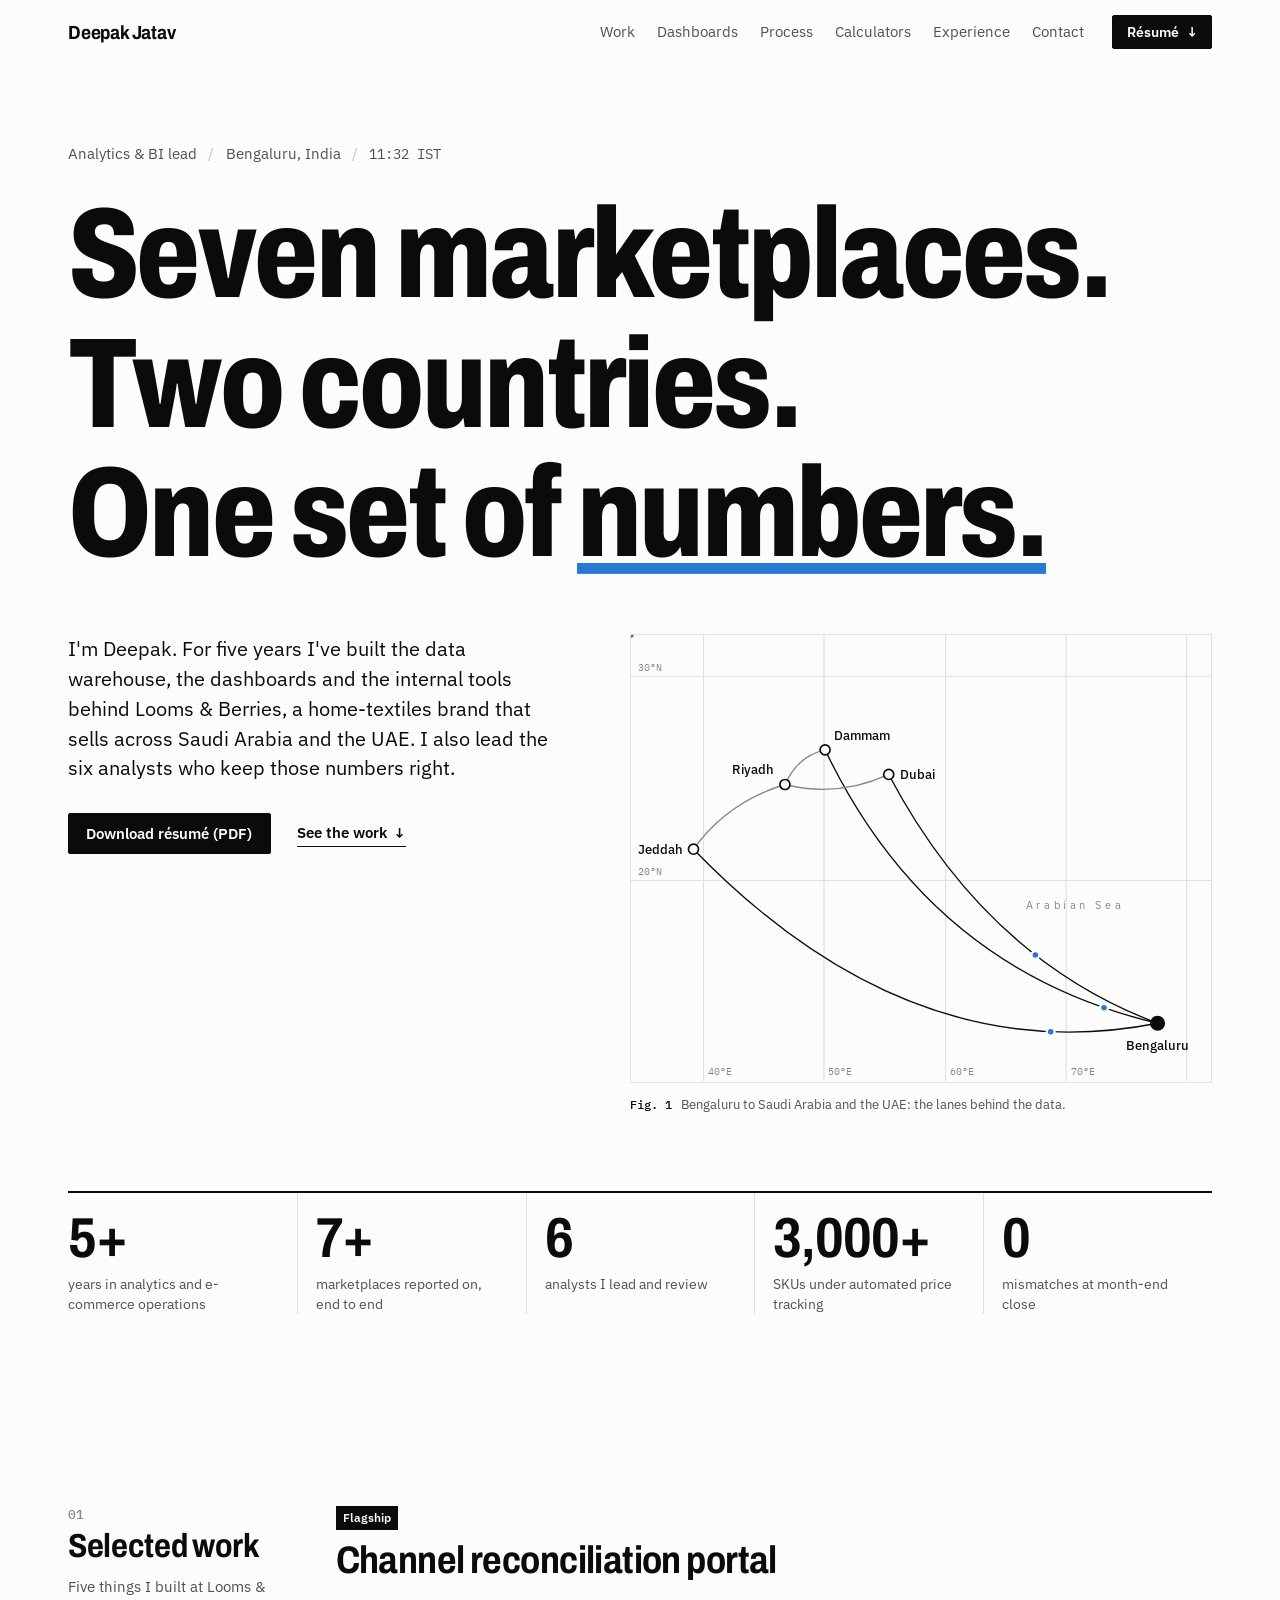
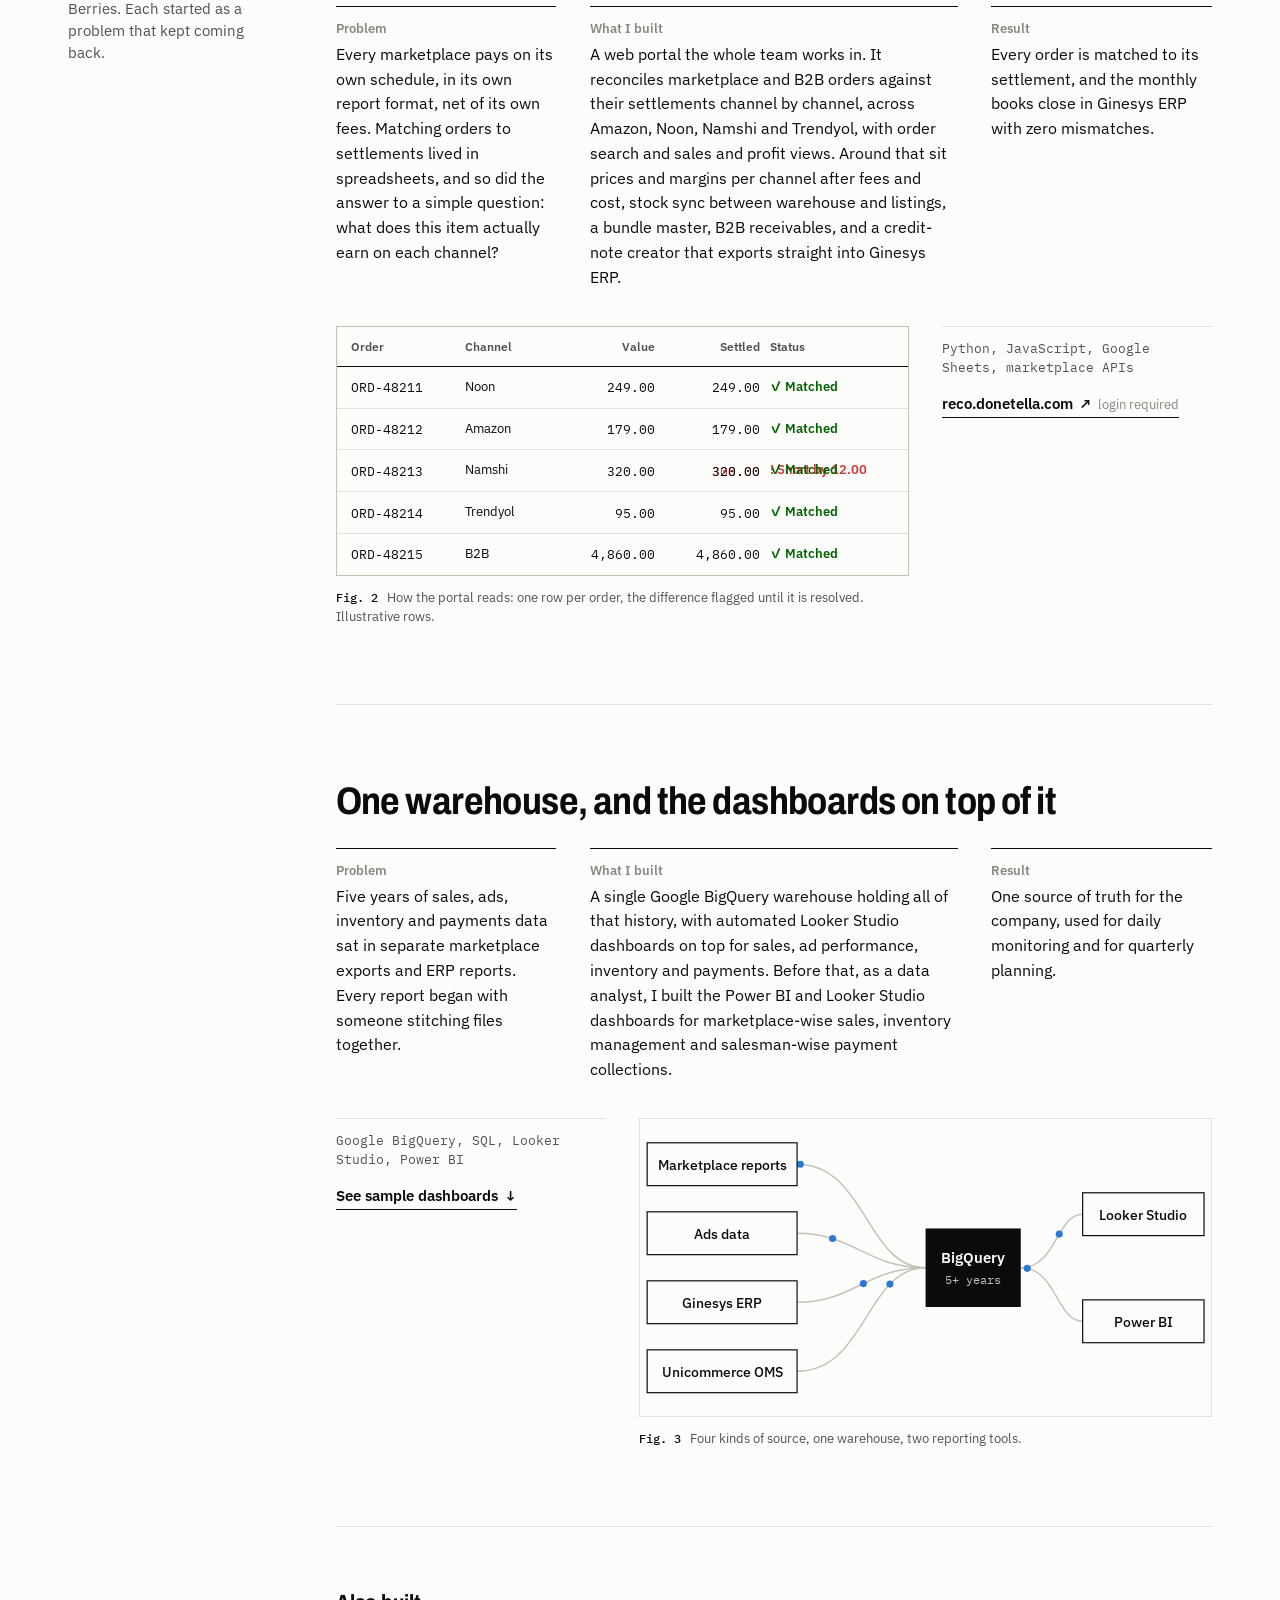
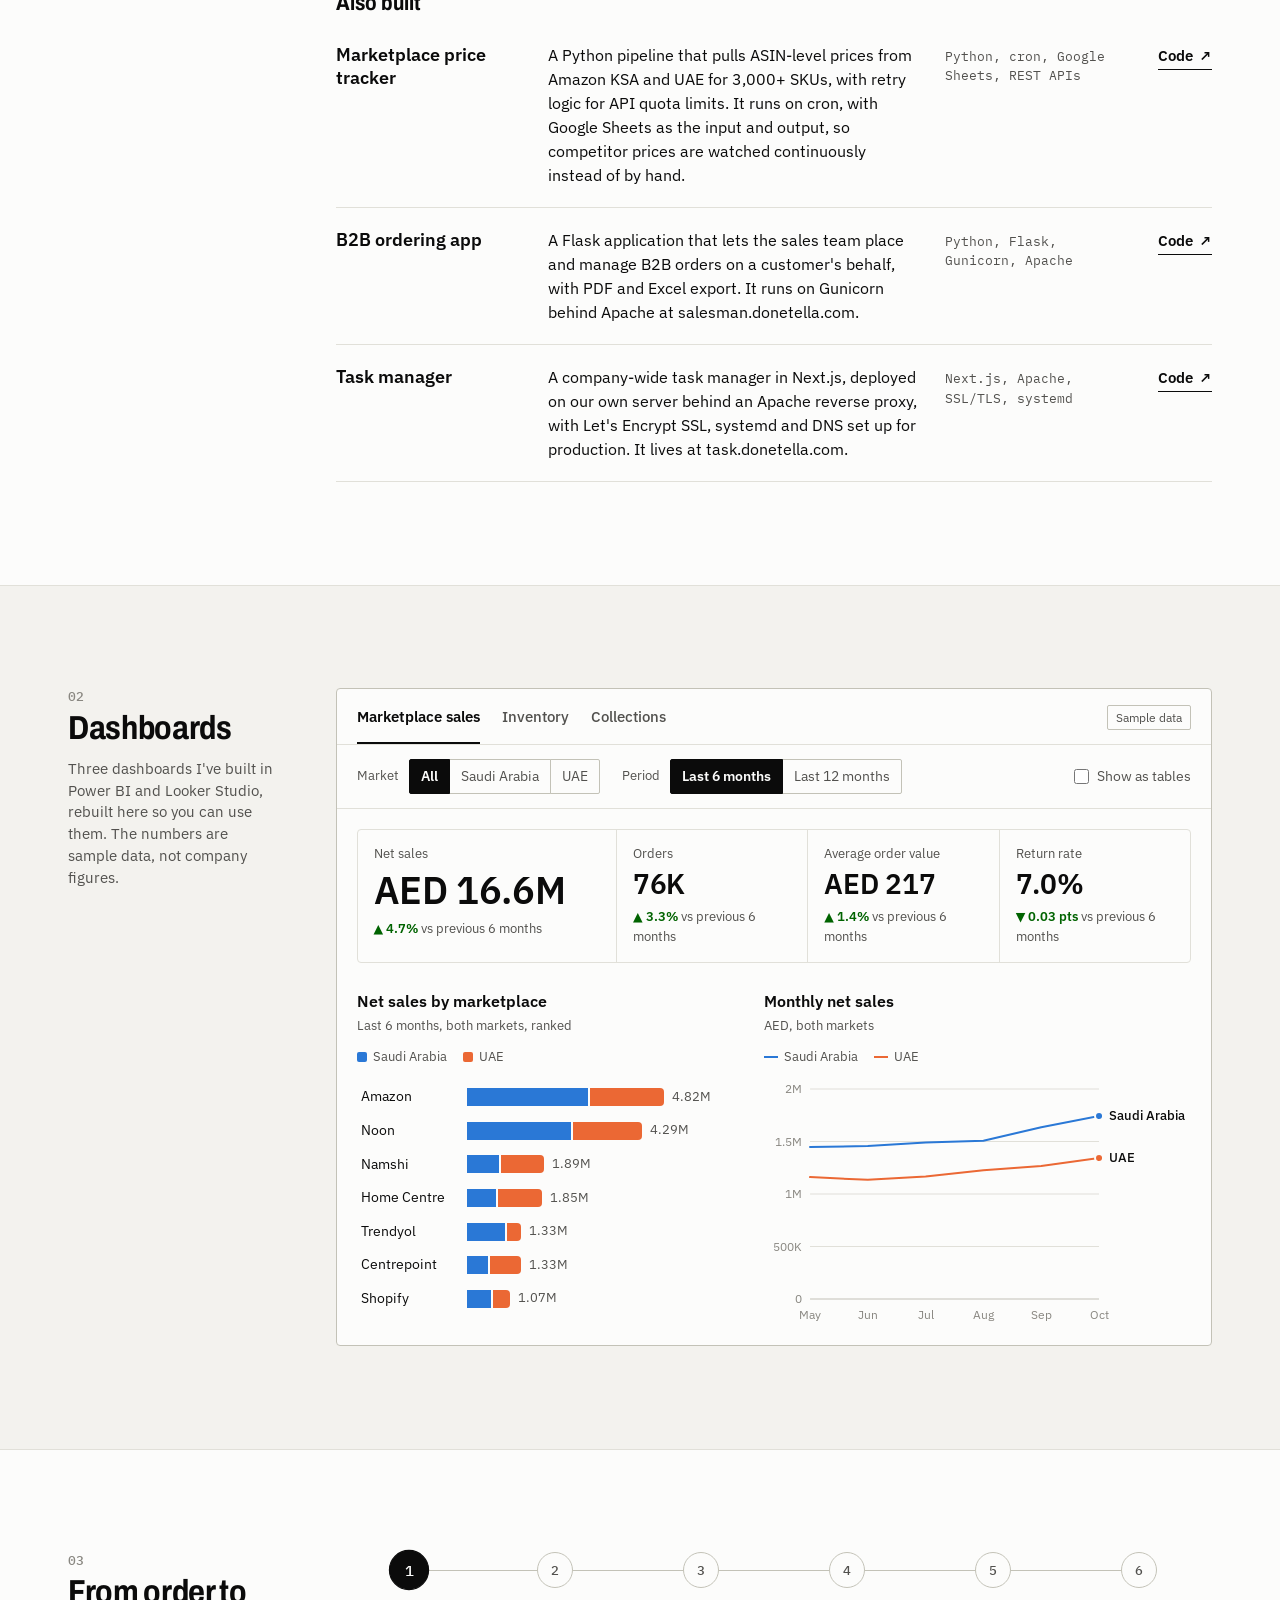
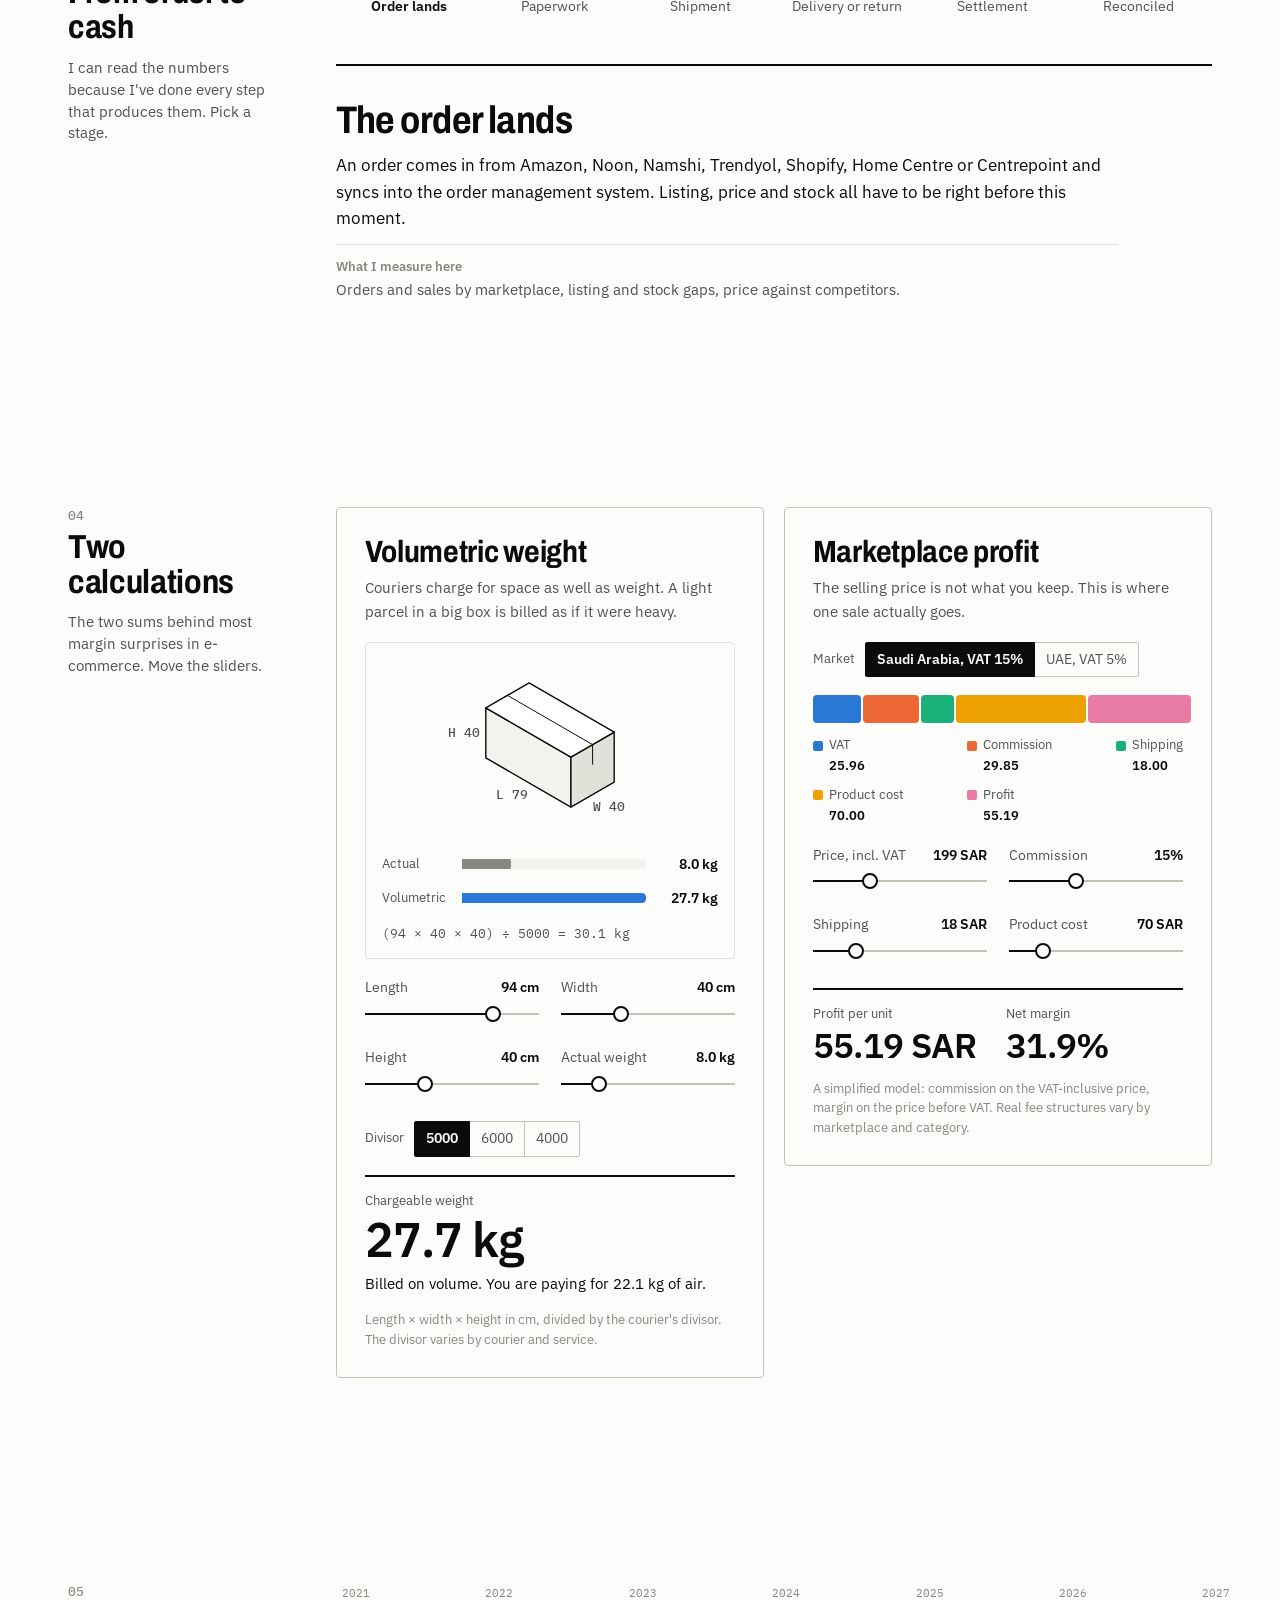
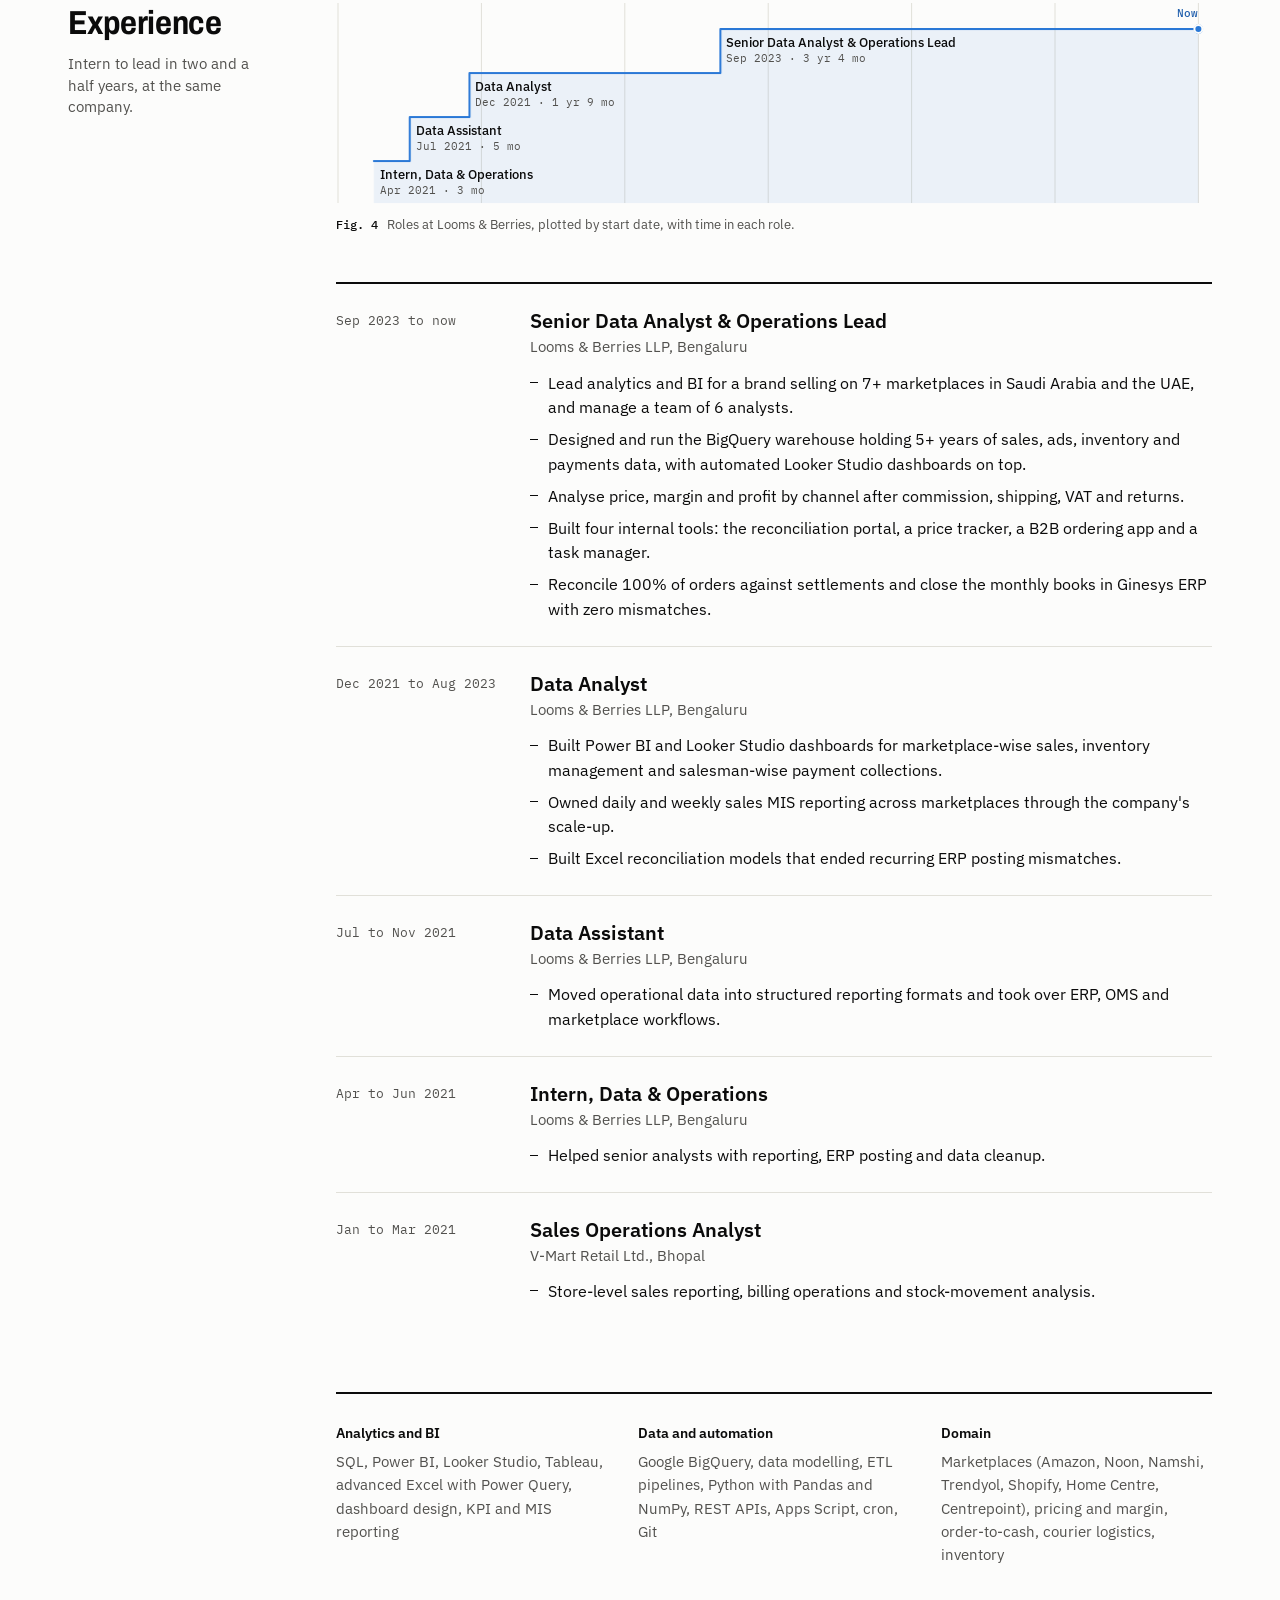
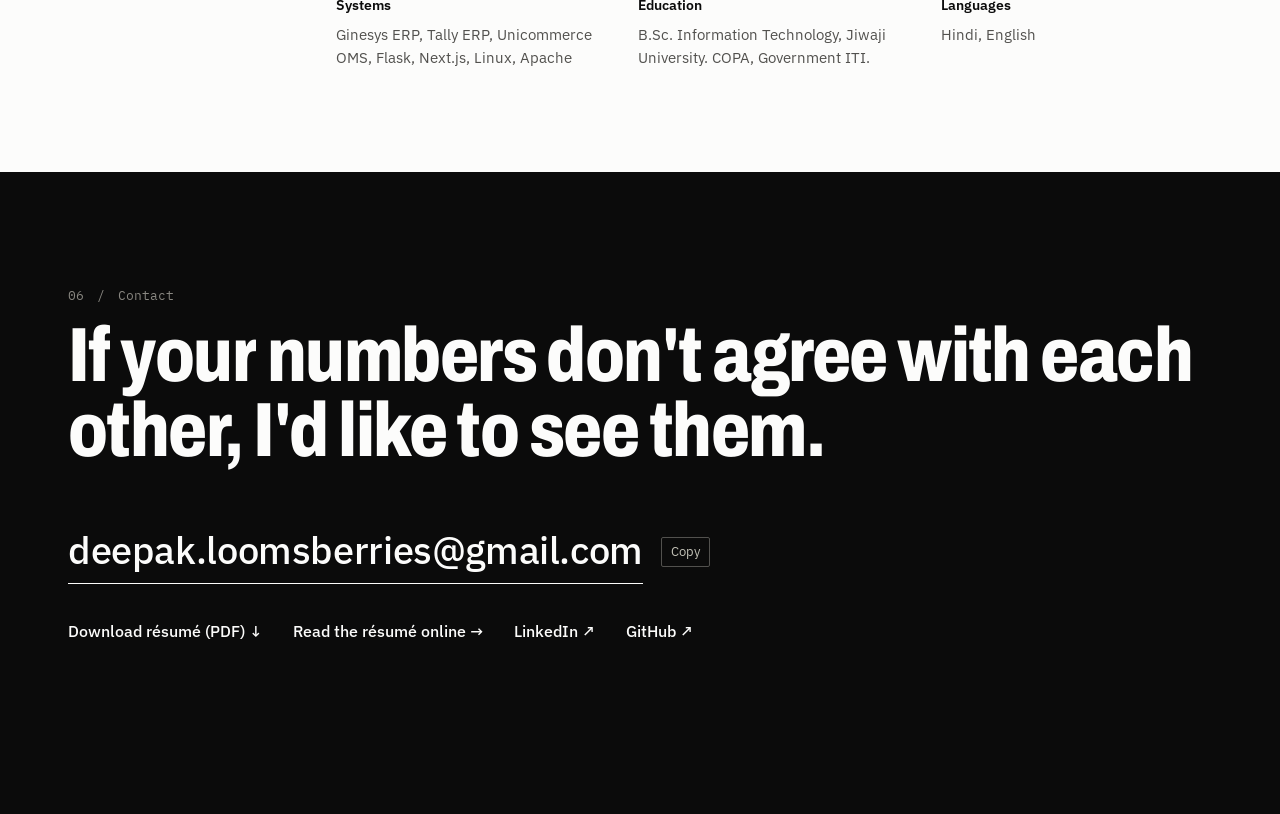
==== index.html @ 043034c9 "Fix stale stylesheet on GitHub Pages and add purposeful motion GitHub Pages lets browsers reuse file" ====
<!DOCTYPE html>
<html lang="en">
<head>
<meta charset="utf-8">
<meta name="viewport" content="width=device-width, initial-scale=1">
<title>Deepak Jatav | Analytics &amp; BI Lead</title>
<meta name="description" content="Deepak Jatav is an analytics and business intelligence lead in Bengaluru. He built the data warehouse, dashboards and internal tools behind a brand selling on 7+ marketplaces in Saudi Arabia and the UAE.">
<meta name="author" content="Deepak Jatav">
<meta name="theme-color" content="#fcfcfb">
<link rel="canonical" href="https://deepakloomsberries.github.io/deepakjatav/">

<meta property="og:type" content="website">
<meta property="og:title" content="Deepak Jatav | Analytics &amp; BI Lead">
<meta property="og:description" content="Seven marketplaces. Two countries. One set of numbers.">
<meta property="og:url" content="https://deepakloomsberries.github.io/deepakjatav/">
<meta property="og:image" content="https://deepakloomsberries.github.io/deepakjatav/assets/og-image.png">
<meta name="twitter:card" content="summary_large_image">

<link rel="icon" href="assets/favicon.svg" type="image/svg+xml">
<link rel="preconnect" href="https://fonts.googleapis.com">
<link rel="preconnect" href="https://fonts.gstatic.com" crossorigin>
<link href="https://fonts.googleapis.com/css2?family=Archivo:wdth,wght@62..125,100..900&family=IBM+Plex+Mono:wght@400;500&family=IBM+Plex+Sans:wght@400;500;600;700&display=swap" rel="stylesheet">
<!-- ?v= must change on every publish: GitHub Pages lets browsers reuse files for 10 minutes -->
<link rel="stylesheet" href="assets/css/style.css?v=2026-11-23.3">
<script>document.documentElement.classList.add('js');setTimeout(function(){document.documentElement.classList.add('ready')},2500);</script>

<script type="application/ld+json">
{
  "@context": "https://schema.org",
  "@type": "Person",
  "name": "Deepak Jatav",
  "jobTitle": "Senior Data Analyst & Operations Lead",
  "description": "Analytics and business intelligence lead for e-commerce, marketplace and supply chain analytics.",
  "worksFor": { "@type": "Organization", "name": "Looms & Berries LLP" },
  "address": { "@type": "PostalAddress", "addressLocality": "Bengaluru", "addressCountry": "IN" },
  "url": "https://deepakloomsberries.github.io/deepakjatav/",
  "sameAs": ["https://www.linkedin.com/in/deepakjatav", "https://github.com/deepakloomsberries"],
  "knowsAbout": ["Business intelligence", "Data analytics", "SQL", "Python", "Google BigQuery", "Power BI", "Looker Studio", "E-commerce analytics", "Marketplace analytics", "Supply chain analytics"]
}
</script>
</head>
<body>

<a class="skip" href="#work">Skip to content</a>

<header class="top" id="top">
  <div class="wrap top-row">
    <a class="top-name" href="#home">Deepak Jatav</a>
    <nav class="top-nav" id="topNav" aria-label="Primary">
      <a href="#work">Work</a>
      <a href="#dashboards">Dashboards</a>
      <a href="#process">Process</a>
      <a href="#calculators">Calculators</a>
      <a href="#experience">Experience</a>
      <a href="#contact">Contact</a>
    </nav>
    <a class="btn btn-solid top-cta" href="assets/Deepak_Jatav_Resume.pdf" download="Deepak_Jatav_Resume.pdf" data-resume>Résumé <span aria-hidden="true">&darr;</span></a>
    <button class="top-menu" id="menuBtn" type="button" aria-expanded="false" aria-controls="topNav">Menu</button>
  </div>
  <div class="progress" aria-hidden="true"><i id="progress"></i></div>
</header>

<main>

<!-- ================= HERO ================= -->
<section class="hero wrap" id="home" data-section>
  <p class="hero-kicker">Analytics &amp; BI lead <span aria-hidden="true">/</span> Bengaluru, India <span aria-hidden="true">/</span> <span id="clock" class="clock"></span></p>

  <h1 class="hero-title" aria-label="Seven marketplaces. Two countries. One set of numbers.">
    <span class="line" aria-hidden="true"><span>Seven marketplaces.</span></span>
    <span class="line" aria-hidden="true"><span>Two countries.</span></span>
    <span class="line" aria-hidden="true"><span>One set of <em>numbers.</em></span></span>
  </h1>

  <div class="hero-grid">
    <div class="hero-copy">
      <p class="hero-lede">I'm Deepak. For five years I've built the data warehouse, the dashboards and the internal tools behind Looms &amp; Berries, a home-textiles brand that sells across Saudi Arabia and the UAE. I also lead the six analysts who keep those numbers right.</p>
      <div class="hero-actions">
        <a class="btn btn-solid" href="assets/Deepak_Jatav_Resume.pdf" download="Deepak_Jatav_Resume.pdf" data-resume>Download résumé (PDF)</a>
        <a class="link-arrow" href="#work">See the work <span aria-hidden="true">&darr;</span></a>
      </div>
    </div>

    <figure class="hero-fig">
      <svg class="map" viewBox="0 0 520 400" role="img" aria-label="Map of trade lanes from Bengaluru to Dubai, Dammam, Jeddah and Riyadh">
        <g class="map-grid">
          <path d="M65 0V400M173 0V400M282 0V400M390 0V400M498 0V400M0 37H520M0 220H520"/>
        </g>
        <g class="map-ticks">
          <text x="69" y="394">40°E</text><text x="177" y="394">50°E</text><text x="286" y="394">60°E</text><text x="394" y="394">70°E</text>
          <text x="6" y="32">30°N</text><text x="6" y="215">20°N</text>
        </g>
        <text class="map-sea" x="398" y="246">Arabian Sea</text>
        <g class="map-lanes">
          <path id="ln1" pathLength="1" d="M472 348 Q 318 290 231 125"/>
          <path id="ln2" pathLength="1" d="M472 348 Q 268 300 174 103"/>
          <path id="ln3" pathLength="1" d="M472 348 Q 250 392 56 192"/>
          <path id="ln4" pathLength="1" class="land" d="M231 125 Q 186 146 138 134"/>
          <path id="ln5" pathLength="1" class="land" d="M174 103 Q 150 108 138 134"/>
          <path id="ln6" pathLength="1" class="land" d="M56 192 Q 86 150 138 134"/>
        </g>
        <g class="map-dots">
          <circle r="3.5"><animateMotion dur="5.2s" repeatCount="indefinite" begin="0.9s"><mpath href="#ln1"/></animateMotion></circle>
          <circle r="3.5"><animateMotion dur="6s" repeatCount="indefinite" begin="2.1s"><mpath href="#ln2"/></animateMotion></circle>
          <circle r="3.5"><animateMotion dur="7s" repeatCount="indefinite" begin="1.4s"><mpath href="#ln3"/></animateMotion></circle>
          <circle r="3.5"><animateMotion dur="5.2s" repeatCount="indefinite" begin="3.5s"><mpath href="#ln1"/></animateMotion></circle>
          <circle r="3.5"><animateMotion dur="7s" repeatCount="indefinite" begin="4.9s"><mpath href="#ln3"/></animateMotion></circle>
        </g>
        <!-- a ring at each destination, timed to the moment a dot arrives (begin = dot begin + dur) -->
        <g class="map-pings">
          <circle cx="231" cy="125" r="4.5" opacity="0"><animate attributeName="r" values="4.5;17;17" keyTimes="0;0.32;1" dur="5.2s" begin="6.1s" repeatCount="indefinite"/><animate attributeName="opacity" values="0.75;0;0" keyTimes="0;0.32;1" dur="5.2s" begin="6.1s" repeatCount="indefinite"/></circle>
          <circle cx="231" cy="125" r="4.5" opacity="0"><animate attributeName="r" values="4.5;17;17" keyTimes="0;0.32;1" dur="5.2s" begin="8.7s" repeatCount="indefinite"/><animate attributeName="opacity" values="0.75;0;0" keyTimes="0;0.32;1" dur="5.2s" begin="8.7s" repeatCount="indefinite"/></circle>
          <circle cx="174" cy="103" r="4.5" opacity="0"><animate attributeName="r" values="4.5;17;17" keyTimes="0;0.28;1" dur="6s" begin="8.1s" repeatCount="indefinite"/><animate attributeName="opacity" values="0.75;0;0" keyTimes="0;0.28;1" dur="6s" begin="8.1s" repeatCount="indefinite"/></circle>
          <circle cx="56" cy="192" r="4.5" opacity="0"><animate attributeName="r" values="4.5;17;17" keyTimes="0;0.24;1" dur="7s" begin="8.4s" repeatCount="indefinite"/><animate attributeName="opacity" values="0.75;0;0" keyTimes="0;0.24;1" dur="7s" begin="8.4s" repeatCount="indefinite"/></circle>
          <circle cx="56" cy="192" r="4.5" opacity="0"><animate attributeName="r" values="4.5;17;17" keyTimes="0;0.24;1" dur="7s" begin="11.9s" repeatCount="indefinite"/><animate attributeName="opacity" values="0.75;0;0" keyTimes="0;0.24;1" dur="7s" begin="11.9s" repeatCount="indefinite"/></circle>
        </g>
        <g class="map-nodes">
          <g transform="translate(472 348)"><circle class="origin" r="6"/><text x="0" y="24" text-anchor="middle">Bengaluru</text></g>
          <g transform="translate(231 125)"><circle r="4.5"/><text x="10" y="4">Dubai</text></g>
          <g transform="translate(174 103)"><circle r="4.5"/><text x="8" y="-9">Dammam</text></g>
          <g transform="translate(138 134)"><circle r="4.5"/><text x="-10" y="-9" text-anchor="end">Riyadh</text></g>
          <g transform="translate(56 192)"><circle r="4.5"/><text x="-9" y="4" text-anchor="end">Jeddah</text></g>
        </g>
      </svg>
      <figcaption><b>Fig. 1</b> Bengaluru to Saudi Arabia and the UAE: the lanes behind the data.</figcaption>
    </figure>
  </div>

  <dl class="facts">
    <div><dt><span data-count="5">5</span>+</dt><dd>years in analytics and e-commerce operations</dd></div>
    <div><dt><span data-count="7">7</span>+</dt><dd>marketplaces reported on, end to end</dd></div>
    <div><dt><span data-count="6">6</span></dt><dd>analysts I lead and review</dd></div>
    <div><dt><span data-count="3000" data-sep>3,000</span>+</dt><dd>SKUs under automated price tracking</dd></div>
    <div><dt><span data-count="0" data-from="40">0</span></dt><dd>mismatches at month-end close</dd></div>
  </dl>
</section>

<!-- ================= WORK ================= -->
<section class="section wrap" id="work" data-section>
  <div class="side">
    <p class="side-no">01</p>
    <h2 class="side-title">Selected work</h2>
    <p class="side-note">Five things I built at Looms &amp; Berries. Each started as a problem that kept coming back.</p>
  </div>

  <div class="main">

    <article class="case" data-reveal>
      <div class="case-text">
        <p class="case-tag">Flagship</p>
        <h3>Channel reconciliation portal</h3>
        <dl class="pso">
          <div><dt>Problem</dt><dd>Every marketplace pays on its own schedule, in its own report format, net of its own fees. Matching orders to settlements lived in spreadsheets, and so did the answer to a simple question: what does this item actually earn on each channel?</dd></div>
          <div><dt>What I built</dt><dd>A web portal the whole team works in. It reconciles marketplace and B2B orders against their settlements channel by channel, across Amazon, Noon, Namshi and Trendyol, with order search and sales and profit views. Around that sit prices and margins per channel after fees and cost, stock sync between warehouse and listings, a bundle master, B2B receivables, and a credit-note creator that exports straight into Ginesys ERP.</dd></div>
          <div><dt>Result</dt><dd>Every order is matched to its settlement, and the monthly books close in Ginesys ERP with zero mismatches.</dd></div>
        </dl>
        <p class="case-stack">Python, JavaScript, Google Sheets, marketplace APIs</p>
        <a class="link-arrow" href="https://reco.donetella.com/#/" target="_blank" rel="noopener">reco.donetella.com <span aria-hidden="true">&nearr;</span> <small>login required</small></a>
      </div>

      <figure class="case-fig">
        <div class="recon" aria-hidden="true">
          <div class="recon-head"><span>Order</span><span>Channel</span><span class="num">Value</span><span class="num">Settled</span><span>Status</span></div>
          <div class="recon-row" style="--i:0"><span>ORD-48211</span><span>Noon</span><span class="num">249.00</span><span class="num">249.00</span><span class="st"><i class="ok">Matched</i></span></div>
          <div class="recon-row" style="--i:1"><span>ORD-48212</span><span>Amazon</span><span class="num">179.00</span><span class="num">179.00</span><span class="st"><i class="ok">Matched</i></span></div>
          <div class="recon-row is-diff" style="--i:2"><span>ORD-48213</span><span>Namshi</span><span class="num">320.00</span><span class="num two"><b class="was">308.00</b><b class="now">320.00</b></span><span class="st"><i class="diff">Short by 12.00</i><i class="ok">Matched</i></span></div>
          <div class="recon-row" style="--i:3"><span>ORD-48214</span><span>Trendyol</span><span class="num">95.00</span><span class="num">95.00</span><span class="st"><i class="ok">Matched</i></span></div>
          <div class="recon-row" style="--i:4"><span>ORD-48215</span><span>B2B</span><span class="num">4,860.00</span><span class="num">4,860.00</span><span class="st"><i class="ok">Matched</i></span></div>
        </div>
        <figcaption><b>Fig. 2</b> How the portal reads: one row per order, the difference flagged until it is resolved. Illustrative rows.</figcaption>
      </figure>
    </article>

    <article class="case case-flip" data-reveal>
      <div class="case-text">
        <h3>One warehouse, and the dashboards on top of it</h3>
        <dl class="pso">
          <div><dt>Problem</dt><dd>Five years of sales, ads, inventory and payments data sat in separate marketplace exports and ERP reports. Every report began with someone stitching files together.</dd></div>
          <div><dt>What I built</dt><dd>A single Google BigQuery warehouse holding all of that history, with automated Looker Studio dashboards on top for sales, ad performance, inventory and payments. Before that, as a data analyst, I built the Power BI and Looker Studio dashboards for marketplace-wise sales, inventory management and salesman-wise payment collections.</dd></div>
          <div><dt>Result</dt><dd>One source of truth for the company, used for daily monitoring and for quarterly planning.</dd></div>
        </dl>
        <p class="case-stack">Google BigQuery, SQL, Looker Studio, Power BI</p>
        <a class="link-arrow" href="#dashboards">See sample dashboards <span aria-hidden="true">&darr;</span></a>
      </div>

      <figure class="case-fig">
        <svg class="pipe" viewBox="0 0 480 250" role="img" aria-label="Diagram: marketplace reports, ads data, ERP and OMS feed one BigQuery warehouse, which feeds Looker Studio and Power BI dashboards">
          <g class="pipe-lines">
            <path id="pp1" pathLength="1" d="M132 38 C 190 38 190 125 240 125"/>
            <path id="pp2" pathLength="1" d="M132 96 C 180 96 190 125 240 125"/>
            <path id="pp3" pathLength="1" d="M132 154 C 180 154 190 125 240 125"/>
            <path id="pp4" pathLength="1" d="M132 212 C 190 212 190 125 240 125"/>
            <path id="pp5" pathLength="1" d="M320 125 C 350 125 350 80 372 80"/>
            <path id="pp6" pathLength="1" d="M320 125 C 350 125 350 170 372 170"/>
          </g>
          <g class="pipe-pk">
            <circle r="3"><animateMotion dur="2.8s" repeatCount="indefinite" begin="0s"><mpath href="#pp1"/></animateMotion></circle>
            <circle r="3"><animateMotion dur="2.8s" repeatCount="indefinite" begin="-0.7s"><mpath href="#pp2"/></animateMotion></circle>
            <circle r="3"><animateMotion dur="2.8s" repeatCount="indefinite" begin="-1.4s"><mpath href="#pp3"/></animateMotion></circle>
            <circle r="3"><animateMotion dur="2.8s" repeatCount="indefinite" begin="-2.1s"><mpath href="#pp4"/></animateMotion></circle>
            <circle r="3"><animateMotion dur="2s" repeatCount="indefinite" begin="-0.4s"><mpath href="#pp5"/></animateMotion></circle>
            <circle r="3"><animateMotion dur="2s" repeatCount="indefinite" begin="-1.3s"><mpath href="#pp6"/></animateMotion></circle>
          </g>
          <g class="pipe-box">
            <rect x="6" y="20" width="126" height="36"/><text x="69" y="43">Marketplace reports</text>
            <rect x="6" y="78" width="126" height="36"/><text x="69" y="101">Ads data</text>
            <rect x="6" y="136" width="126" height="36"/><text x="69" y="159">Ginesys ERP</text>
            <rect x="6" y="194" width="126" height="36"/><text x="69" y="217">Unicommerce OMS</text>
          </g>
          <g class="pipe-core">
            <rect x="240" y="92" width="80" height="66"/><text x="280" y="121">BigQuery</text><text class="sub" x="280" y="139">5+ years</text>
          </g>
          <g class="pipe-box">
            <rect x="372" y="62" width="102" height="36"/><text x="423" y="85">Looker Studio</text>
            <rect x="372" y="152" width="102" height="36"/><text x="423" y="175">Power BI</text>
          </g>
        </svg>
        <figcaption><b>Fig. 3</b> Four kinds of source, one warehouse, two reporting tools.</figcaption>
      </figure>
    </article>

    <div class="more" data-reveal>
      <h3 class="more-title">Also built</h3>
      <ul class="more-list">
        <li>
          <h4>Marketplace price tracker</h4>
          <p>A Python pipeline that pulls ASIN-level prices from Amazon KSA and UAE for 3,000+ SKUs, with retry logic for API quota limits. It runs on cron, with Google Sheets as the input and output, so competitor prices are watched continuously instead of by hand.</p>
          <p class="more-stack">Python, cron, Google Sheets, REST APIs</p>
          <a class="link-arrow" href="https://github.com/deepakloomsberries/amazon_price" target="_blank" rel="noopener">Code <span aria-hidden="true">&nearr;</span></a>
        </li>
        <li>
          <h4>B2B ordering app</h4>
          <p>A Flask application that lets the sales team place and manage B2B orders on a customer's behalf, with PDF and Excel export. It runs on Gunicorn behind Apache at salesman.donetella.com.</p>
          <p class="more-stack">Python, Flask, Gunicorn, Apache</p>
          <a class="link-arrow" href="https://github.com/deepakloomsberries/b2b_app" target="_blank" rel="noopener">Code <span aria-hidden="true">&nearr;</span></a>
        </li>
        <li>
          <h4>Task manager</h4>
          <p>A company-wide task manager in Next.js, deployed on our own server behind an Apache reverse proxy, with Let's Encrypt SSL, systemd and DNS set up for production. It lives at task.donetella.com.</p>
          <p class="more-stack">Next.js, Apache, SSL/TLS, systemd</p>
          <a class="link-arrow" href="https://github.com/deepakloomsberries/task_manager" target="_blank" rel="noopener">Code <span aria-hidden="true">&nearr;</span></a>
        </li>
      </ul>
    </div>

  </div>
</section>

<!-- ================= DASHBOARDS ================= -->
<section class="band" id="dashboards" data-section>
  <div class="section wrap">
    <div class="side">
      <p class="side-no">02</p>
      <h2 class="side-title">Dashboards</h2>
      <p class="side-note">Three dashboards I've built in Power BI and Looker Studio, rebuilt here so you can use them. The numbers are sample data, not company figures.</p>
    </div>

    <div class="main">
      <div class="dash" id="dash">
        <div class="dash-top">
          <div class="tabs" role="tablist" aria-label="Sample dashboards">
            <button type="button" role="tab" aria-selected="true" data-view="sales">Marketplace sales</button>
            <button type="button" role="tab" aria-selected="false" data-view="inventory">Inventory</button>
            <button type="button" role="tab" aria-selected="false" data-view="collections">Collections</button>
          </div>
          <span class="sample">Sample data</span>
        </div>

        <div class="filters">
          <div class="seg" role="group" aria-label="Market">
            <span class="seg-label">Market</span>
            <button type="button" aria-pressed="true" data-market="all">All</button>
            <button type="button" aria-pressed="false" data-market="ksa">Saudi Arabia</button>
            <button type="button" aria-pressed="false" data-market="uae">UAE</button>
          </div>
          <div class="seg" role="group" aria-label="Period">
            <span class="seg-label">Period</span>
            <button type="button" aria-pressed="true" data-period="6">Last 6 months</button>
            <button type="button" aria-pressed="false" data-period="12">Last 12 months</button>
          </div>
          <label class="tick"><input type="checkbox" id="asTable"> Show as tables</label>
        </div>

        <div class="dash-view" id="dashView" aria-live="polite"></div>
        <div class="tip" id="tip" role="tooltip" hidden></div>
      </div>
      <noscript><p class="note">The sample dashboards need JavaScript to run.</p></noscript>
    </div>
  </div>
</section>

<!-- ================= PROCESS ================= -->
<section class="section wrap" id="process" data-section>
  <div class="side">
    <p class="side-no">03</p>
    <h2 class="side-title">From order to cash</h2>
    <p class="side-note">I can read the numbers because I've done every step that produces them. Pick a stage.</p>
  </div>

  <div class="main">
    <div class="flow" id="flow">
      <ol class="flow-steps" role="tablist" aria-label="Order-to-cash stages">
        <li><button type="button" role="tab" aria-selected="true" data-step="0"><i>1</i><span>Order lands</span></button></li>
        <li><button type="button" role="tab" aria-selected="false" data-step="1"><i>2</i><span>Paperwork</span></button></li>
        <li><button type="button" role="tab" aria-selected="false" data-step="2"><i>3</i><span>Shipment</span></button></li>
        <li><button type="button" role="tab" aria-selected="false" data-step="3"><i>4</i><span>Delivery or return</span></button></li>
        <li><button type="button" role="tab" aria-selected="false" data-step="4"><i>5</i><span>Settlement</span></button></li>
        <li><button type="button" role="tab" aria-selected="false" data-step="5"><i>6</i><span>Reconciled</span></button></li>
      </ol>

      <div class="flow-panels">
        <article class="flow-panel is-on" data-panel="0">
          <h3>The order lands</h3>
          <p>An order comes in from Amazon, Noon, Namshi, Trendyol, Shopify, Home Centre or Centrepoint and syncs into the order management system. Listing, price and stock all have to be right before this moment.</p>
          <p class="flow-data"><b>What I measure here</b> Orders and sales by marketplace, listing and stock gaps, price against competitors.</p>
        </article>
        <article class="flow-panel" data-panel="1">
          <h3>The paperwork</h3>
          <p>Sales order, then sales invoice, then delivery challan. Three documents raised in ERP that have to agree with each other and with the marketplace order before anything leaves the warehouse.</p>
          <p class="flow-data"><b>What I measure here</b> Posting accuracy between Unicommerce, Ginesys ERP and the marketplace order.</p>
        </article>
        <article class="flow-panel" data-panel="2">
          <h3>The shipment</h3>
          <p>The parcel is booked with Aramex, iMile or Thabit Logistics and gets its tracking number. Couriers bill on whichever is higher, actual or volumetric weight, so the size of the box decides the freight cost.</p>
          <p class="flow-data"><b>What I measure here</b> Freight cost per order, billed weight against actual weight, courier invoice differences.</p>
        </article>
        <article class="flow-panel" data-panel="3">
          <h3>Delivery, or return</h3>
          <p>Most parcels are delivered. Some come back. Every return and refund is traced to the order it belongs to, and the stock is reconciled back into the right location.</p>
          <p class="flow-data"><b>What I measure here</b> Return and refund rates by channel, stock by location after returns.</p>
        </article>
        <article class="flow-panel" data-panel="4">
          <h3>The settlement</h3>
          <p>The marketplace pays out, minus commission, shipping fees, VAT and adjustments. This is where margin is made or lost, so every deduction is checked line by line.</p>
          <p class="flow-data"><b>What I measure here</b> Margin and profit per product and channel after every fee.</p>
        </article>
        <article class="flow-panel" data-panel="5">
          <h3>Reconciled and closed</h3>
          <p>Every order is matched to its settlement. The books close in Ginesys ERP with zero mismatches, and the sales and returns data goes out audit-ready for Saudi Arabia VAT filing.</p>
          <p class="flow-data"><b>What I measure here</b> Orders matched, open differences, month-end close status.</p>
        </article>
      </div>
    </div>
  </div>
</section>

<!-- ================= CALCULATORS ================= -->
<section class="section wrap" id="calculators" data-section>
  <div class="side">
    <p class="side-no">04</p>
    <h2 class="side-title">Two calculations</h2>
    <p class="side-note">The two sums behind most margin surprises in e-commerce. Move the sliders.</p>
  </div>

  <div class="main calc-grid">

    <article class="calc" id="volCalc">
      <h3>Volumetric weight</h3>
      <p class="calc-intro">Couriers charge for space as well as weight. A light parcel in a big box is billed as if it were heavy.</p>

      <div class="calc-stage">
        <svg class="isobox" id="isoBox" viewBox="0 0 300 200" aria-hidden="true"></svg>
        <div class="readout">
          <div class="readout-row"><span>Actual</span><span class="meter"><i id="volBarActual"></i></span><b><span id="volActualOut">8.0</span> kg</b></div>
          <div class="readout-row"><span>Volumetric</span><span class="meter"><i class="on" id="volBarVol"></i></span><b><span id="volVolOut">19.2</span> kg</b></div>
          <p class="formula" id="volFormula">(60 × 40 × 40) ÷ 5000 = 19.2 kg</p>
        </div>
      </div>

      <div class="inputs">
        <label class="slider"><span>Length <b><output id="volLOut">60</output> cm</b></span><input type="range" id="volL" min="10" max="120" value="60"></label>
        <label class="slider"><span>Width <b><output id="volWOut">40</output> cm</b></span><input type="range" id="volW" min="10" max="100" value="40"></label>
        <label class="slider"><span>Height <b><output id="volHOut">40</output> cm</b></span><input type="range" id="volH" min="10" max="100" value="40"></label>
        <label class="slider"><span>Actual weight <b><output id="volKgOut">8.0</output> kg</b></span><input type="range" id="volKg" min="0.5" max="40" step="0.5" value="8"></label>
      </div>

      <div class="seg" role="group" aria-label="Volumetric divisor">
        <span class="seg-label">Divisor</span>
        <button type="button" aria-pressed="true" data-div="5000">5000</button>
        <button type="button" aria-pressed="false" data-div="6000">6000</button>
        <button type="button" aria-pressed="false" data-div="4000">4000</button>
      </div>

      <div class="verdict" id="volVerdict" aria-live="polite">
        <span class="verdict-label">Chargeable weight</span>
        <b class="verdict-num"><span id="volChargeOut">19.2</span> kg</b>
        <p id="volVerdictText">Billed on volume. You are paying for 11.2 kg of air.</p>
      </div>
      <p class="note">Length × width × height in cm, divided by the courier's divisor. The divisor varies by courier and service.</p>
    </article>

    <article class="calc" id="profitCalc">
      <h3>Marketplace profit</h3>
      <p class="calc-intro">The selling price is not what you keep. This is where one sale actually goes.</p>

      <div class="seg" role="group" aria-label="Market">
        <span class="seg-label">Market</span>
        <button type="button" aria-pressed="true" data-vat="ksa">Saudi Arabia, VAT 15%</button>
        <button type="button" aria-pressed="false" data-vat="uae">UAE, VAT 5%</button>
      </div>

      <div class="split" id="splitBar" role="img" aria-label="Breakdown of one sale">
        <i data-k="vat"></i><i data-k="comm"></i><i data-k="ship"></i><i data-k="cost"></i><i data-k="profit"></i>
      </div>
      <ul class="split-legend">
        <li><i data-k="vat"></i><span>VAT</span><b id="pVat">25.96</b></li>
        <li><i data-k="comm"></i><span>Commission</span><b id="pComm">29.85</b></li>
        <li><i data-k="ship"></i><span>Shipping</span><b id="pShip">18.00</b></li>
        <li><i data-k="cost"></i><span>Product cost</span><b id="pCost">70.00</b></li>
        <li><i data-k="profit"></i><span>Profit</span><b id="pProfit">55.19</b></li>
      </ul>

      <div class="inputs">
        <label class="slider"><span>Price, incl. VAT <b><output id="pPriceOut">199</output> <i class="cur">SAR</i></b></span><input type="range" id="pPrice" min="20" max="600" value="199"></label>
        <label class="slider"><span>Commission <b><output id="pCommPctOut">15</output>%</b></span><input type="range" id="pCommPct" min="0" max="40" value="15"></label>
        <label class="slider"><span>Shipping <b><output id="pShipOut">18</output> <i class="cur">SAR</i></b></span><input type="range" id="pShipIn" min="0" max="80" value="18"></label>
        <label class="slider"><span>Product cost <b><output id="pCostOut">70</output> <i class="cur">SAR</i></b></span><input type="range" id="pCostIn" min="5" max="400" value="70"></label>
      </div>

      <div class="verdict verdict-two" id="profitVerdict" aria-live="polite">
        <div><span class="verdict-label">Profit per unit</span><b class="verdict-num"><span id="pProfitBig">55.19</span> <i class="cur">SAR</i></b></div>
        <div><span class="verdict-label">Net margin</span><b class="verdict-num"><span id="pMargin">31.9</span>%</b></div>
      </div>
      <p class="note">A simplified model: commission on the VAT-inclusive price, margin on the price before VAT. Real fee structures vary by marketplace and category.</p>
    </article>

  </div>
</section>

<!-- ================= EXPERIENCE ================= -->
<section class="section wrap" id="experience" data-section>
  <div class="side">
    <p class="side-no">05</p>
    <h2 class="side-title">Experience</h2>
    <p class="side-note">Intern to lead in two and a half years, at the same company.</p>
  </div>

  <div class="main">
    <figure class="career" id="career">
      <div class="career-host" role="img" aria-label="Step chart of roles at Looms &amp; Berries: Intern from April 2021, Data Assistant from July 2021, Data Analyst from December 2021, Senior Data Analyst and Operations Lead from September 2023 to now."></div>
      <figcaption><b>Fig. 4</b> Roles at Looms &amp; Berries, plotted by start date, with time in each role.</figcaption>
    </figure>

    <ol class="xp">
      <li>
        <p class="xp-when">Sep 2023 to now</p>
        <div class="xp-what">
          <h3>Senior Data Analyst &amp; Operations Lead</h3>
          <p class="xp-where">Looms &amp; Berries LLP, Bengaluru</p>
          <ul>
            <li>Lead analytics and BI for a brand selling on 7+ marketplaces in Saudi Arabia and the UAE, and manage a team of 6 analysts.</li>
            <li>Designed and run the BigQuery warehouse holding 5+ years of sales, ads, inventory and payments data, with automated Looker Studio dashboards on top.</li>
            <li>Analyse price, margin and profit by channel after commission, shipping, VAT and returns.</li>
            <li>Built four internal tools: the reconciliation portal, a price tracker, a B2B ordering app and a task manager.</li>
            <li>Reconcile 100% of orders against settlements and close the monthly books in Ginesys ERP with zero mismatches.</li>
          </ul>
        </div>
      </li>
      <li>
        <p class="xp-when">Dec 2021 to Aug 2023</p>
        <div class="xp-what">
          <h3>Data Analyst</h3>
          <p class="xp-where">Looms &amp; Berries LLP, Bengaluru</p>
          <ul>
            <li>Built Power BI and Looker Studio dashboards for marketplace-wise sales, inventory management and salesman-wise payment collections.</li>
            <li>Owned daily and weekly sales MIS reporting across marketplaces through the company's scale-up.</li>
            <li>Built Excel reconciliation models that ended recurring ERP posting mismatches.</li>
          </ul>
        </div>
      </li>
      <li>
        <p class="xp-when">Jul to Nov 2021</p>
        <div class="xp-what">
          <h3>Data Assistant</h3>
          <p class="xp-where">Looms &amp; Berries LLP, Bengaluru</p>
          <ul><li>Moved operational data into structured reporting formats and took over ERP, OMS and marketplace workflows.</li></ul>
        </div>
      </li>
      <li>
        <p class="xp-when">Apr to Jun 2021</p>
        <div class="xp-what">
          <h3>Intern, Data &amp; Operations</h3>
          <p class="xp-where">Looms &amp; Berries LLP, Bengaluru</p>
          <ul><li>Helped senior analysts with reporting, ERP posting and data cleanup.</li></ul>
        </div>
      </li>
      <li>
        <p class="xp-when">Jan to Mar 2021</p>
        <div class="xp-what">
          <h3>Sales Operations Analyst</h3>
          <p class="xp-where">V-Mart Retail Ltd., Bhopal</p>
          <ul><li>Store-level sales reporting, billing operations and stock-movement analysis.</li></ul>
        </div>
      </li>
    </ol>

    <div class="kit">
      <div>
        <h3>Analytics and BI</h3>
        <p>SQL, Power BI, Looker Studio, Tableau, advanced Excel with Power Query, dashboard design, KPI and MIS reporting</p>
      </div>
      <div>
        <h3>Data and automation</h3>
        <p>Google BigQuery, data modelling, ETL pipelines, Python with Pandas and NumPy, REST APIs, Apps Script, cron, Git</p>
      </div>
      <div>
        <h3>Domain</h3>
        <p>Marketplaces (Amazon, Noon, Namshi, Trendyol, Shopify, Home Centre, Centrepoint), pricing and margin, order-to-cash, courier logistics, inventory</p>
      </div>
      <div>
        <h3>Systems</h3>
        <p>Ginesys ERP, Tally ERP, Unicommerce OMS, Flask, Next.js, Linux, Apache</p>
      </div>
      <div>
        <h3>Education</h3>
        <p>B.Sc. Information Technology, Jiwaji University. COPA, Government ITI.</p>
      </div>
      <div>
        <h3>Languages</h3>
        <p>Hindi, English</p>
      </div>
    </div>
  </div>
</section>

</main>

<!-- ================= CONTACT ================= -->
<footer class="end" id="contact" data-section>
  <div class="wrap">
    <p class="end-kicker">06 <span aria-hidden="true">/</span> Contact</p>
    <h2 class="end-title">If your numbers don't agree with each other, I'd like to see them.</h2>

    <button class="mail" id="copyMail" type="button" data-mail="deepak.loomsberries@gmail.com" aria-label="Copy email address deepak.loomsberries@gmail.com">
      <span class="mail-text">deepak.loomsberries@gmail.com</span>
      <span class="mail-hint" id="copyMailHint">Copy</span>
    </button>

    <ul class="end-links">
      <li><a href="assets/Deepak_Jatav_Resume.pdf" download="Deepak_Jatav_Resume.pdf" data-resume>Download résumé (PDF) <span aria-hidden="true">&darr;</span></a></li>
      <li><a href="resume.html">Read the résumé online <span aria-hidden="true">&rarr;</span></a></li>
      <li><a href="https://www.linkedin.com/in/deepakjatav" target="_blank" rel="noopener">LinkedIn <span aria-hidden="true">&nearr;</span></a></li>
      <li><a href="https://github.com/deepakloomsberries" target="_blank" rel="noopener">GitHub <span aria-hidden="true">&nearr;</span></a></li>
    </ul>

    <div class="end-foot">
      <span>&copy; <span id="year">2026</span> Deepak Jatav</span>
      <span>Bengaluru, India</span>
      <a href="#home">Back to top <span aria-hidden="true">&uarr;</span></a>
    </div>
  </div>
</footer>

<div class="toast" id="toast" role="status" aria-live="polite"></div>

<script src="assets/js/main.js?v=2026-11-23.3" defer></script>
</body>
</html>
---- assets/css/style.css ----
/* ==========================================================================
   Deepak Jatav — portfolio
   Direction: a printed analyst's report. Paper, ink, hairlines, one typeface
   doing the shouting. Colour is reserved for data.
   ========================================================================== */

:root {
  --paper: #fcfcfb;
  --plane: #f3f2ee;
  --ink: #0b0b0b;
  --ink-2: #52514e;
  --ink-3: #898781;
  --rule: #e1e0d9;
  --rule-2: #c3c2b7;

  /* data colours (validated categorical slots, fixed order) */
  --s1: #2a78d6;
  --s1-ink: #1c5cab;
  --s1-wash: #cde2fb;
  --s2: #eb6834;
  --s3: #1baf7a;
  --s4: #eda100;
  --s5: #e87ba4;

  /* status (reserved, always with icon + label) */
  --good: #0ca30c;
  --good-text: #006300;
  --warn: #fab219;
  --serious: #ec835a;
  --crit: #d03b3b;

  --ease: cubic-bezier(0.2, 0.7, 0.2, 1);
  --gutter: clamp(20px, 4vw, 48px);

  --f-display: 'Archivo', 'Arial Narrow', 'Segoe UI', sans-serif;
  --f-body: 'IBM Plex Sans', 'Segoe UI', system-ui, sans-serif;
  --f-mono: 'IBM Plex Mono', ui-monospace, Consolas, monospace;
}

/* ---------- Base ---------- */
*, *::before, *::after { box-sizing: border-box; }
html { scroll-behavior: smooth; scroll-padding-top: 84px; -webkit-text-size-adjust: 100%; }
body {
  margin: 0; background: var(--paper); color: var(--ink);
  font: 400 17px/1.6 var(--f-body);
  -webkit-font-smoothing: antialiased; text-rendering: optimizeLegibility;
  overflow-x: clip;
}
h1, h2, h3, h4, p, ul, ol, dl, dd, figure { margin: 0; }
ul, ol { padding: 0; list-style: none; }
a { color: inherit; }
button { font: inherit; color: inherit; background: none; border: 0; padding: 0; cursor: pointer; }
::selection { background: var(--ink); color: var(--paper); }
:focus-visible { outline: 2px solid var(--s1-ink); outline-offset: 3px; }

.wrap { width: min(1240px, 100%); margin-inline: auto; padding-inline: var(--gutter); }

.skip { position: fixed; left: 12px; top: -60px; z-index: 100; padding: 10px 14px; background: var(--ink); color: var(--paper); transition: top 0.15s; }
.skip:focus { top: 12px; }

/* ---------- Buttons and links ---------- */
.btn {
  display: inline-flex; align-items: center; gap: 0.5em;
  padding: 0.8em 1.15em; border: 1px solid var(--ink); border-radius: 2px;
  font-weight: 600; font-size: 15px; line-height: 1; text-decoration: none;
  transition: background 0.15s, color 0.15s;
}
.btn-solid { background: var(--ink); color: var(--paper); }
.btn-solid:hover { background: var(--paper); color: var(--ink); }

.link-arrow {
  display: inline-flex; align-items: baseline; gap: 0.4em;
  font-weight: 600; font-size: 15px; text-decoration: none;
  background: linear-gradient(currentColor, currentColor) left bottom / 100% 1px no-repeat;
  padding-bottom: 2px;
  transition: color 0.15s;
}
.link-arrow span { display: inline-block; transition: transform 0.2s var(--ease); }
.link-arrow:hover { color: var(--s1-ink); }
.link-arrow:hover span { transform: translate(2px, 0); }
.link-arrow small { font-weight: 400; font-size: 13px; color: var(--ink-3); }

.note { margin-top: 14px; font-size: 13px; line-height: 1.5; color: var(--ink-3); }

/* ---------- Top bar ---------- */
.top { position: sticky; top: 0; z-index: 50; background: var(--paper); border-bottom: 1px solid transparent; transition: border-color 0.2s; }
.top.is-stuck { border-bottom-color: var(--rule); }
.top-row { display: flex; align-items: center; gap: 28px; height: 64px; }
.top-name { font: 700 19px/1 var(--f-display); font-stretch: 88%; letter-spacing: -0.01em; text-decoration: none; }
.top-nav { display: flex; gap: 22px; margin-left: auto; }
.top-nav a { position: relative; padding: 6px 0; font-size: 14.5px; color: var(--ink-2); text-decoration: none; transition: color 0.15s; }
.top-nav a::after { content: ""; position: absolute; left: 0; right: 0; bottom: 0; height: 1.5px; background: var(--ink); transform: scaleX(0); transform-origin: left; transition: transform 0.25s var(--ease); }
.top-nav a:hover, .top-nav a.is-on { color: var(--ink); }
.top-nav a.is-on::after { transform: scaleX(1); }
.top-cta { padding: 0.62em 0.95em; font-size: 14px; }
.top-menu { display: none; }

/* ---------- Hero ---------- */
.hero { padding-top: clamp(36px, 6vw, 84px); padding-bottom: clamp(48px, 7vw, 96px); }
.hero-kicker { font-size: 14.5px; color: var(--ink-2); }
.hero-kicker span[aria-hidden] { margin: 0 0.5em; color: var(--rule-2); }
.clock { font-family: var(--f-mono); font-size: 13.5px; }

.hero-title {
  margin: clamp(16px, 2.4vw, 30px) 0 clamp(28px, 4vw, 56px);
  font: 800 clamp(38px, 10vw, 128px)/0.94 var(--f-display);
  font-stretch: 78%; letter-spacing: -0.02em;
}
.hero-title .line { display: block; overflow: hidden; padding-bottom: 0.07em; }
.hero-title .line > span { display: inline-block; }
.hero-title em {
  font-style: normal;
  background: linear-gradient(var(--s1), var(--s1)) left 93% / 0% 0.085em no-repeat;
}
.js .hero-title .line > span { transform: translateY(108%); }
.ready .hero-title .line > span { transform: none; transition: transform 0.85s var(--ease); }
.ready .hero-title .line:nth-child(2) > span { transition-delay: 0.09s; }
.ready .hero-title .line:nth-child(3) > span { transition-delay: 0.18s; }
.ready .hero-title em { background-size: 100% 0.085em; transition: background-size 0.7s var(--ease) 0.95s; }

.js .hero-kicker, .js .hero-grid { opacity: 0; }
.ready .hero-kicker, .ready .hero-grid { opacity: 1; transition: opacity 0.6s ease 0.35s; }

/* facts: the heavy rule is drawn first, then each figure rises in turn */
.js .facts { border-top-color: transparent; background: linear-gradient(var(--ink), var(--ink)) left top / 0% 2px no-repeat; background-origin: border-box; }
.ready .facts { background-size: 100% 2px; transition: background-size 0.9s var(--ease) 0.45s; }
.js .facts > div { opacity: 0; transform: translateY(12px); }
.ready .facts > div { opacity: 1; transform: none; transition: opacity 0.5s ease, transform 0.6s var(--ease); transition-delay: calc(0.7s + var(--k, 0) * 0.08s); }
.facts > div:nth-child(2) { --k: 1; }
.facts > div:nth-child(3) { --k: 2; }
.facts > div:nth-child(4) { --k: 3; }
.facts > div:nth-child(5) { --k: 4; }

.hero-grid { display: grid; grid-template-columns: minmax(0, 5fr) minmax(0, 6fr); gap: clamp(28px, 6vw, 96px); align-items: start; }
.hero-lede { font-size: clamp(18px, 1.55vw, 22px); line-height: 1.5; max-width: 30em; }
.hero-actions { display: flex; flex-wrap: wrap; align-items: center; gap: 16px 26px; margin-top: 30px; }

figcaption { margin-top: 12px; font-size: 13px; line-height: 1.5; color: var(--ink-2); }
figcaption b { margin-right: 0.5em; font: 500 12px var(--f-mono); color: var(--ink); }

.map { display: block; width: 100%; height: auto; border: 1px solid var(--rule); background: var(--paper); }
.map-grid path { fill: none; stroke: var(--rule); stroke-width: 1; }
.map-ticks text { font: 400 9px var(--f-mono); fill: var(--ink-3); }
.map-sea { font: 400 10px var(--f-body); letter-spacing: 0.32em; fill: var(--ink-3); text-anchor: middle; }
.map-lanes path { fill: none; stroke: var(--ink); stroke-width: 1.2; stroke-linecap: round; stroke-dasharray: 1; }
.map-lanes path.land { stroke: var(--ink-3); }
.js .map-lanes path { stroke-dashoffset: 1; }
.ready .map-lanes path { stroke-dashoffset: 0; transition: stroke-dashoffset 1.5s var(--ease) 0.5s; }
.ready .map-lanes path.land { transition-delay: 1.5s; transition-duration: 0.8s; }
.map-dots circle { fill: var(--s1); stroke: var(--paper); stroke-width: 2; }
.map-nodes circle { fill: var(--paper); stroke: var(--ink); stroke-width: 1.5; transform-box: fill-box; transform-origin: center; }
.map-nodes circle.origin { fill: var(--ink); }
.map-nodes text { font: 500 11.5px var(--f-body); fill: var(--ink); }
/* each city appears as its lane reaches it */
.js .map-nodes circle { transform: scale(0); }
.js .map-nodes text { opacity: 0; }
.ready .map-nodes circle { transform: none; transition: transform 0.5s cubic-bezier(0.3, 1.5, 0.5, 1) var(--d, 0.5s); }
.ready .map-nodes text { opacity: 1; transition: opacity 0.45s ease var(--d, 0.5s); }
.map-nodes > g:nth-child(1) { --d: 0.45s; }
.map-nodes > g:nth-child(2) { --d: 1.75s; }
.map-nodes > g:nth-child(3) { --d: 1.85s; }
.map-nodes > g:nth-child(4) { --d: 2.3s; }
.map-nodes > g:nth-child(5) { --d: 1.95s; }
.map-pings circle { fill: none; stroke: var(--s1); stroke-width: 1.5; }

.facts { display: grid; grid-template-columns: repeat(5, minmax(0, 1fr)); margin-top: clamp(40px, 6vw, 80px); border-top: 2px solid var(--ink); }
.facts > div { padding: 18px 18px 0 0; }
.facts > div + div { padding-left: 18px; border-left: 1px solid var(--rule); }
.facts dt { font: 700 clamp(34px, 4.4vw, 58px)/1 var(--f-display); font-stretch: 82%; letter-spacing: -0.02em; }
.facts dd { margin-top: 8px; font-size: 14px; line-height: 1.4; color: var(--ink-2); }

/* ---------- Section frame: margin column + content ---------- */
.section { display: grid; grid-template-columns: 210px minmax(0, 1fr); gap: clamp(24px, 4.5vw, 72px); padding-top: clamp(56px, 8vw, 112px); padding-bottom: clamp(56px, 8vw, 112px); }
.side { position: sticky; top: 92px; align-self: start; }
.side-no { font: 500 13px var(--f-mono); color: var(--ink-3); }
.side-title { margin-top: 6px; font: 700 clamp(26px, 2.6vw, 34px)/1.05 var(--f-display); font-stretch: 84%; letter-spacing: -0.01em; }
.side-note { margin-top: 12px; font-size: 14.5px; line-height: 1.5; color: var(--ink-2); }
.band { background: var(--plane); border-block: 1px solid var(--rule); }

.js [data-reveal] { opacity: 0; transform: translateY(14px); transition: opacity 0.5s ease, transform 0.5s var(--ease); }
.js [data-reveal].in { opacity: 1; transform: none; }

/* ---------- Case studies ---------- */
.case { display: grid; grid-template-columns: minmax(0, 5fr) minmax(0, 6fr); gap: clamp(24px, 4vw, 56px); align-items: start; padding-bottom: clamp(48px, 6vw, 80px); }
.case + .case { padding-top: clamp(48px, 6vw, 80px); border-top: 1px solid var(--rule); }
.case-flip .case-fig { order: -1; }
.case-tag { display: inline-block; margin-bottom: 10px; padding: 2px 7px; background: var(--ink); color: var(--paper); font-size: 12px; font-weight: 600; }
.case h3 { font: 700 clamp(26px, 3vw, 40px)/1.05 var(--f-display); font-stretch: 84%; letter-spacing: -0.015em; }
.pso { margin-top: 22px; display: grid; gap: 16px; }
.pso dt { font-size: 13px; font-weight: 600; color: var(--ink-3); }
.pso dd { margin-top: 2px; font-size: 16px; line-height: 1.55; }
.case-stack { margin: 20px 0 14px; padding-top: 12px; border-top: 1px solid var(--rule); font: 400 13px/1.5 var(--f-mono); color: var(--ink-2); }

/* figure: reconciliation table */
.recon { border: 1px solid var(--rule-2); background: var(--paper); font-size: 13px; }
.recon-head, .recon-row { display: grid; grid-template-columns: 1.1fr 0.9fr 1fr 1fr 1.3fr; gap: 10px; align-items: center; padding: 10px 14px; }
.recon-head { font-size: 12px; font-weight: 600; color: var(--ink-2); border-bottom: 1px solid var(--ink); }
.recon-row + .recon-row { border-top: 1px solid var(--rule); }
.recon-row > span:first-child, .recon .num { font-family: var(--f-mono); font-size: 12.5px; font-variant-numeric: tabular-nums; }
.recon .num { position: relative; text-align: right; }
.recon .st { position: relative; min-height: 1.5em; }
.recon .st i { position: absolute; left: 0; top: 0; font-style: normal; font-weight: 600; white-space: nowrap; }
.recon .ok { color: var(--good-text); }
.recon .ok::before { content: "\2713\00a0"; }
.recon .diff { color: var(--crit); }
.recon .diff::before { content: "!\00a0"; }
.recon .was, .recon .now { font-weight: 400; }
.recon .was { color: var(--crit); }
.recon .now { position: absolute; right: 0; top: 0; }
.recon .ok, .recon .diff, .recon .was, .recon .now { animation: rc-ok 8s var(--ease) infinite; animation-delay: calc(var(--i, 2) * 0.5s); }
.recon .is-diff .ok, .recon .now { animation-name: rc-late; }
.recon .diff, .recon .was { animation-name: rc-diff; }
@keyframes rc-ok { 0%, 6% { opacity: 0; } 10%, 94% { opacity: 1; } 100% { opacity: 0; } }
@keyframes rc-late { 0%, 52% { opacity: 0; } 56%, 94% { opacity: 1; } 100% { opacity: 0; } }
@keyframes rc-diff { 0%, 6% { opacity: 0; } 10%, 50% { opacity: 1; } 54%, 100% { opacity: 0; } }

/* figure: pipeline diagram */
.pipe { display: block; width: 100%; height: auto; border: 1px solid var(--rule); background: var(--paper); }
.pipe-lines path { fill: none; stroke: var(--rule-2); stroke-width: 1.2; }
.pipe-pk circle { fill: var(--s1); }
.pipe-box rect { fill: var(--paper); stroke: var(--ink); stroke-width: 1; }
.pipe-box text, .pipe-core text { font: 500 11.5px var(--f-body); fill: var(--ink); text-anchor: middle; }
.pipe-core rect { fill: var(--ink); }
.pipe-core text { fill: var(--paper); font-weight: 600; font-size: 13px; }
.pipe-core text.sub { font: 400 10px var(--f-mono); fill: var(--rule-2); }

/* also built */
.more { padding-top: clamp(40px, 5vw, 64px); border-top: 1px solid var(--rule); }
.more-title { font: 700 22px/1.1 var(--f-display); font-stretch: 84%; }
.more-list { margin-top: 8px; }
.more-list li { display: grid; grid-template-columns: minmax(0, 3fr) minmax(0, 6fr) minmax(0, 3fr) auto; gap: 8px 28px; align-items: baseline; padding: 20px 0; border-bottom: 1px solid var(--rule); }
.more-list h4 { font-size: 18px; font-weight: 600; line-height: 1.3; }
.more-list p { font-size: 15.5px; line-height: 1.55; }
.more-list .more-stack { font: 400 13px/1.5 var(--f-mono); color: var(--ink-2); }

/* ---------- Dashboards ---------- */
.dash { position: relative; background: var(--paper); border: 1px solid var(--rule-2); border-radius: 4px; }
.dash-top { display: flex; align-items: flex-end; justify-content: space-between; gap: 16px; padding: 0 20px; border-bottom: 1px solid var(--rule); }
.tabs { display: flex; gap: 22px; overflow-x: auto; }
.tabs button { padding: 16px 0 13px; border-bottom: 2px solid transparent; font-size: 15px; font-weight: 500; color: var(--ink-2); white-space: nowrap; transition: color 0.15s, border-color 0.15s; }
.tabs button:hover { color: var(--ink); }
.tabs button[aria-selected="true"] { color: var(--ink); font-weight: 600; border-bottom-color: var(--ink); }
.sample { flex: none; margin-bottom: 14px; padding: 2px 8px; border: 1px solid var(--rule-2); border-radius: 2px; font-size: 12px; color: var(--ink-2); }

.filters { display: flex; flex-wrap: wrap; align-items: center; gap: 12px 22px; padding: 14px 20px; border-bottom: 1px solid var(--rule); }
.seg { display: inline-flex; flex-wrap: wrap; align-items: center; }
.seg-label { margin-right: 10px; font-size: 13px; color: var(--ink-2); }
.seg button { margin-left: -1px; padding: 6px 11px; border: 1px solid var(--rule-2); background: var(--paper); font-size: 13.5px; color: var(--ink-2); transition: background 0.15s, color 0.15s, border-color 0.15s; }
.seg button:first-of-type { margin-left: 0; border-radius: 2px 0 0 2px; }
.seg button:last-of-type { border-radius: 0 2px 2px 0; }
.seg button:hover { color: var(--ink); background: var(--plane); }
.seg button[aria-pressed="true"] { position: relative; z-index: 1; background: var(--ink); border-color: var(--ink); color: var(--paper); font-weight: 600; }
.tick { display: inline-flex; align-items: center; gap: 8px; margin-left: auto; font-size: 13.5px; color: var(--ink-2); cursor: pointer; }
.tick input { width: 15px; height: 15px; margin: 0; accent-color: var(--ink); }

.dash-view { padding: 20px; min-height: 420px; }

.tiles { display: grid; grid-template-columns: repeat(4, minmax(0, 1fr)); border: 1px solid var(--rule); border-radius: 4px; }
.tile { padding: 14px 16px 16px; }
.tile + .tile { border-left: 1px solid var(--rule); }
.tile-label { font-size: 13px; color: var(--ink-2); }
.tile-value { margin-top: 4px; font-size: 28px; font-weight: 600; line-height: 1.1; letter-spacing: -0.01em; }
.tile.is-hero .tile-value { font-size: clamp(34px, 3.6vw, 48px); }
.tile-delta { margin-top: 6px; font-size: 12.5px; color: var(--ink-2); }
.tile-delta b { font-weight: 600; }
.tile-delta .is-good { color: var(--good-text); }
.tile-delta .is-bad { color: var(--crit); }

.charts { display: grid; grid-template-columns: minmax(0, 1fr) minmax(0, 1.15fr); gap: 36px; margin-top: 26px; }
.chart h4 { font-size: 15.5px; font-weight: 600; }
.chart-sub { margin-top: 2px; font-size: 13px; color: var(--ink-2); }
.legend { display: flex; flex-wrap: wrap; gap: 6px 16px; margin-top: 10px; font-size: 13px; color: var(--ink-2); }
.legend span { display: inline-flex; align-items: center; gap: 6px; }
.legend i { display: inline-block; width: 10px; height: 10px; border-radius: 2px; }
.legend i.line { width: 14px; height: 2px; border-radius: 0; }

/* ranked bars (HTML) */
.bars { margin-top: 14px; display: grid; gap: 2px; }
.bar-row { display: grid; grid-template-columns: 96px minmax(0, 1fr) 62px; align-items: center; gap: 10px; padding: 5px 4px; border-radius: 2px; outline-offset: 0; cursor: default; }
.bar-row:hover, .bar-row:focus-visible { background: var(--plane); }
.bar-name { font-size: 13.5px; white-space: nowrap; overflow: hidden; text-overflow: ellipsis; }
.bar-track { display: flex; gap: 2px; height: 18px; }
.bar-seg { height: 100%; min-width: 0; transform-origin: left center; animation: grow-x 0.55s var(--ease) backwards; }
.bar-seg:last-child { border-radius: 0 4px 4px 0; }
.bar-val { font-size: 13px; font-variant-numeric: tabular-nums; color: var(--ink-2); white-space: nowrap; }
@keyframes grow-x { from { transform: scaleX(0); } }

/* line chart (SVG) */
.line-svg { display: block; width: 100%; height: auto; margin-top: 8px; overflow: visible; }
.line-svg text { font: 400 12px var(--f-body); fill: var(--ink-3); }
.line-svg .grid { stroke: var(--rule); stroke-width: 1; }
.line-svg .base { stroke: var(--rule-2); stroke-width: 1; }
.line-svg .series { fill: none; stroke-width: 2; stroke-linejoin: round; stroke-linecap: round; }
.line-svg .series.draw { stroke-dasharray: 1; stroke-dashoffset: 1; animation: draw 0.9s var(--ease) forwards; }
@keyframes draw { to { stroke-dashoffset: 0; } }
.line-svg .wash { opacity: 0.1; }
.line-svg .dot { stroke: var(--paper); stroke-width: 2; }
.line-svg .end-label { font-size: 12.5px; font-weight: 500; fill: var(--ink); }
.line-svg .cross { stroke: var(--ink-3); stroke-width: 1; visibility: hidden; }
.line-svg .hover-dot { stroke: var(--paper); stroke-width: 2; visibility: hidden; }

/* tooltip */
.tip { position: absolute; z-index: 5; min-width: 150px; padding: 8px 10px; pointer-events: none; background: #fff; border: 1px solid var(--rule-2); border-radius: 4px; box-shadow: 0 1px 3px rgba(11, 11, 11, 0.1); font-size: 13px; line-height: 1.45; }
.tip-title { margin-bottom: 4px; font-weight: 600; }
.tip-row { display: grid; grid-template-columns: 14px auto 1fr; align-items: center; gap: 6px; color: var(--ink-2); }
.tip-row i { width: 12px; height: 2px; }
.tip-row b { color: var(--ink); font-weight: 600; font-variant-numeric: tabular-nums; }
.tip-row span { text-align: right; }
.tip-total { margin-top: 4px; padding-top: 4px; border-top: 1px solid var(--rule); }

/* data tables */
.dtable-wrap { overflow-x: auto; }
.dtable { width: 100%; border-collapse: collapse; font-size: 14px; }
.dtable caption { caption-side: top; padding-bottom: 8px; text-align: left; font-size: 15.5px; font-weight: 600; }
.dtable th { padding: 8px 10px; border-bottom: 1px solid var(--ink); font-size: 12.5px; font-weight: 600; color: var(--ink-2); text-align: left; white-space: nowrap; }
.dtable td { padding: 9px 10px; border-bottom: 1px solid var(--rule); vertical-align: middle; }
.dtable .num { text-align: right; font-variant-numeric: tabular-nums; white-space: nowrap; }
.dtable tbody tr:hover { background: var(--plane); }
.cover { display: grid; grid-template-columns: minmax(60px, 1fr) 56px; align-items: center; gap: 10px; }
.cover-track { height: 8px; border-radius: 8px; overflow: hidden; }
.cover-track i { display: block; height: 100%; border-radius: 8px; transform-origin: left center; animation: grow-x 0.55s var(--ease) backwards; }
.status { display: inline-flex; align-items: center; gap: 6px; font-size: 13.5px; white-space: nowrap; }
.status svg { width: 14px; height: 14px; flex: none; }

/* collections */
.coll { margin-top: 14px; display: grid; gap: 2px; }
.coll-row { display: grid; grid-template-columns: 96px minmax(0, 1fr) 160px; align-items: center; gap: 12px; padding: 6px 4px; border-radius: 2px; outline-offset: 0; }
.coll-row:hover, .coll-row:focus-visible { background: var(--plane); }
.coll-name { font-size: 13.5px; }
.coll-track { position: relative; height: 14px; border-radius: 0 4px 4px 0; background: var(--s1-wash); transform-origin: left center; animation: grow-x 0.55s var(--ease) backwards; }
.coll-fill { position: absolute; inset: 0 auto 0 0; border-radius: 0 4px 4px 0; background: var(--s1); }
.coll-val { font-size: 13px; font-variant-numeric: tabular-nums; color: var(--ink-2); white-space: nowrap; }
.coll-val b { color: var(--ink); font-weight: 600; }

.ageing { display: flex; gap: 2px; height: 28px; margin-top: 14px; }
.ageing div { display: flex; align-items: center; min-width: 0; padding: 0 8px; border-radius: 4px; font-size: 12.5px; font-weight: 600; white-space: nowrap; overflow: hidden; }
.ageing div.no-label { padding: 0; font-size: 0; }

/* ---------- Order to cash ---------- */
.flow-steps { position: relative; display: grid; grid-template-columns: repeat(6, minmax(0, 1fr)); --p: 0; }
.flow-steps::before, .flow-steps::after { content: ""; position: absolute; left: calc(100% / 12); right: calc(100% / 12); top: 18px; height: 1px; background: var(--rule-2); }
.flow-steps::after { height: 2px; top: 17.5px; background: var(--ink); transform-origin: left; transform: scaleX(var(--p)); transition: transform 0.45s var(--ease); }
.flow-steps button { position: relative; z-index: 1; display: flex; flex-direction: column; align-items: center; gap: 10px; width: 100%; padding: 0 4px; text-align: center; }
.flow-steps i { display: grid; place-items: center; width: 36px; height: 36px; border: 1px solid var(--rule-2); border-radius: 50%; background: var(--paper); font: 500 13px var(--f-mono); font-style: normal; color: var(--ink-2); transition: background 0.2s, color 0.2s, border-color 0.2s, transform 0.2s var(--ease); }
.flow-steps span { font-size: 13.5px; line-height: 1.3; color: var(--ink-2); transition: color 0.2s; }
.flow-steps button:hover i { border-color: var(--ink); color: var(--ink); }
.flow-steps button.is-done i { border-color: var(--ink); color: var(--ink); }
.flow-steps button[aria-selected="true"] i { background: var(--ink); border-color: var(--ink); color: var(--paper); transform: scale(1.12); }
.flow-steps button[aria-selected="true"] span { color: var(--ink); font-weight: 600; }

.flow-panels { display: grid; margin-top: clamp(28px, 4vw, 48px); padding-top: clamp(22px, 3vw, 34px); border-top: 2px solid var(--ink); }
.flow-panel { grid-area: 1 / 1; max-width: 46em; opacity: 0; visibility: hidden; transform: translateY(8px); transition: opacity 0.25s ease, transform 0.25s var(--ease), visibility 0s 0.25s; }
.flow-panel.is-on { opacity: 1; visibility: visible; transform: none; transition-delay: 0.08s, 0.08s, 0s; }
.flow-panel h3 { font: 700 clamp(26px, 3vw, 40px)/1.05 var(--f-display); font-stretch: 84%; letter-spacing: -0.015em; }
.flow-panel p { margin-top: 12px; font-size: clamp(16px, 1.3vw, 18px); }
.flow-panel .flow-data { padding-top: 12px; border-top: 1px solid var(--rule); font-size: 15px; color: var(--ink-2); }
.flow-data b { display: block; font-size: 13px; font-weight: 600; color: var(--ink-3); }

/* ---------- Calculators ---------- */
.calc-grid { display: grid; grid-template-columns: repeat(2, minmax(0, 1fr)); gap: 20px; align-items: start; }
.calc { padding: clamp(18px, 2.2vw, 28px); border: 1px solid var(--rule-2); border-radius: 4px; background: var(--paper); }
.calc h3 { font: 700 clamp(24px, 2.4vw, 32px)/1.05 var(--f-display); font-stretch: 84%; letter-spacing: -0.01em; }
.calc-intro { margin: 8px 0 18px; font-size: 15px; color: var(--ink-2); }

.calc-stage { display: grid; grid-template-columns: minmax(0, 0.95fr) minmax(0, 1fr); gap: 16px; align-items: center; padding: 10px 14px 10px 4px; border: 1px solid var(--rule); border-radius: 4px; }
.isobox { display: block; width: 100%; height: auto; }
.isobox polygon { stroke: var(--ink); stroke-width: 1.4; stroke-linejoin: round; }
.isobox .f-top { fill: #fff; }
.isobox .f-left { fill: var(--plane); }
.isobox .f-right { fill: var(--rule); }
.isobox .tape { fill: none; stroke: var(--ink); stroke-width: 1; }
.isobox text { font: 500 11px var(--f-mono); fill: var(--ink-2); text-anchor: middle; }

.readout-row { display: grid; grid-template-columns: 70px minmax(0, 1fr) auto; align-items: center; gap: 10px; font-size: 13px; color: var(--ink-2); }
.readout-row + .readout-row { margin-top: 12px; }
.readout-row b { min-width: 62px; text-align: right; font-size: 14px; font-weight: 600; font-variant-numeric: tabular-nums; color: var(--ink); }
.meter { height: 10px; border-radius: 0 4px 4px 0; background: var(--plane); overflow: hidden; }
.meter i { display: block; height: 100%; width: 100%; border-radius: 0 4px 4px 0; background: var(--ink-3); transform-origin: left center; transform: scaleX(0.3); transition: transform 0.3s var(--ease); }
.meter i.on { background: var(--s1); }
.formula { margin-top: 14px; font: 400 12.5px/1.5 var(--f-mono); color: var(--ink-2); }

.inputs { display: grid; grid-template-columns: repeat(2, minmax(0, 1fr)); gap: 14px 22px; margin: 18px 0; }
.slider { display: block; }
.slider > span { display: flex; justify-content: space-between; align-items: baseline; gap: 8px; margin-bottom: 4px; font-size: 13.5px; color: var(--ink-2); }
.slider b { font-weight: 600; font-variant-numeric: tabular-nums; color: var(--ink); white-space: nowrap; }
.cur { font-style: normal; }

input[type="range"] { -webkit-appearance: none; appearance: none; width: 100%; height: 22px; margin: 0; background: transparent; cursor: pointer; --p: 50%; }
input[type="range"]::-webkit-slider-runnable-track { height: 2px; background: linear-gradient(90deg, var(--ink) var(--p), var(--rule-2) var(--p)); }
input[type="range"]::-moz-range-track { height: 2px; background: var(--rule-2); }
input[type="range"]::-moz-range-progress { height: 2px; background: var(--ink); }
input[type="range"]::-webkit-slider-thumb { -webkit-appearance: none; width: 16px; height: 16px; margin-top: -7px; border-radius: 50%; background: var(--paper); border: 2px solid var(--ink); transition: transform 0.12s, background 0.12s; }
input[type="range"]::-moz-range-thumb { width: 12px; height: 12px; border-radius: 50%; background: var(--paper); border: 2px solid var(--ink); }
input[type="range"]:hover::-webkit-slider-thumb, input[type="range"]:active::-webkit-slider-thumb { background: var(--ink); transform: scale(1.1); }

.verdict { margin-top: 18px; padding-top: 14px; border-top: 2px solid var(--ink); }
.verdict-label { display: block; font-size: 13px; color: var(--ink-2); }
.verdict-num { display: block; margin-top: 2px; font-size: clamp(34px, 3.8vw, 48px); font-weight: 600; line-height: 1.1; letter-spacing: -0.02em; }
.verdict p { margin-top: 6px; font-size: 15px; }
.verdict.is-bad .verdict-num { color: var(--crit); }
.verdict-two { display: grid; grid-template-columns: repeat(2, minmax(0, 1fr)); gap: 16px; }

.split { display: flex; gap: 2px; height: 28px; margin-top: 18px; }
.split i { display: block; height: 100%; min-width: 0; border-radius: 4px; flex: 0 0 20%; transition: flex-basis 0.3s var(--ease); }
.split i[data-k="vat"], .split-legend i[data-k="vat"] { background: var(--s1); }
.split i[data-k="comm"], .split-legend i[data-k="comm"] { background: var(--s2); }
.split i[data-k="ship"], .split-legend i[data-k="ship"] { background: var(--s3); }
.split i[data-k="cost"], .split-legend i[data-k="cost"] { background: var(--s4); }
.split i[data-k="profit"], .split-legend i[data-k="profit"] { background: var(--s5); }
.split-legend { display: grid; grid-template-columns: repeat(5, auto); justify-content: space-between; gap: 10px 14px; margin-top: 12px; font-size: 13px; color: var(--ink-2); }
.split-legend li { display: grid; grid-template-columns: auto 1fr; column-gap: 6px; align-items: center; }
.split-legend i { width: 10px; height: 10px; border-radius: 2px; }
.split-legend b { grid-column: 2; font-weight: 600; font-variant-numeric: tabular-nums; color: var(--ink); }

/* ---------- Experience ---------- */
.xp { border-top: 2px solid var(--ink); }
.xp > li { display: grid; grid-template-columns: 170px minmax(0, 1fr); gap: 24px; padding: 24px 0; border-top: 1px solid var(--rule); }
.xp > li:first-child { border-top: 0; }
.xp-when { padding-top: 3px; font: 400 13px/1.5 var(--f-mono); color: var(--ink-2); }
.xp h3 { font-size: 20px; font-weight: 600; line-height: 1.25; }
.xp-where { margin-top: 2px; font-size: 14.5px; color: var(--ink-2); }
.xp-what ul { margin-top: 12px; display: grid; gap: 7px; max-width: 46em; }
.xp-what ul li { position: relative; padding-left: 18px; font-size: 16px; line-height: 1.55; }
.xp-what ul li::before { content: ""; position: absolute; left: 0; top: 0.72em; width: 8px; height: 1px; background: var(--ink); }

.kit { display: grid; grid-template-columns: repeat(3, minmax(0, 1fr)); gap: 28px 32px; margin-top: clamp(40px, 5vw, 64px); padding-top: 28px; border-top: 2px solid var(--ink); }
.kit h3 { font-size: 14px; font-weight: 600; }
.kit p { margin-top: 6px; font-size: 15px; line-height: 1.55; color: var(--ink-2); }

/* ---------- Contact ---------- */
.end { background: var(--ink); color: var(--paper); padding: clamp(64px, 9vw, 128px) 0 26px; }
.end ::selection { background: var(--paper); color: var(--ink); }
.end :focus-visible { outline-color: #9ec5f4; }
.end-kicker { font: 400 13px var(--f-mono); color: var(--ink-3); }
.end-kicker span { margin: 0 0.4em; }
.end-title { margin-top: 14px; max-width: 15em; font: 800 clamp(34px, 6vw, 84px)/0.98 var(--f-display); font-stretch: 80%; letter-spacing: -0.02em; }
.mail { display: inline-flex; flex-wrap: wrap; align-items: center; gap: 10px 18px; margin-top: clamp(32px, 4vw, 56px); text-align: left; }
.mail-text { padding-bottom: 4px; font-size: clamp(16px, 4.6vw, 38px); font-weight: 500; letter-spacing: -0.01em; word-break: break-all; background: linear-gradient(currentColor, currentColor) left bottom / 100% 1px no-repeat; transition: color 0.15s; }
.mail:hover .mail-text { color: #9ec5f4; }
.mail-hint { padding: 4px 9px; border: 1px solid var(--ink-2); border-radius: 2px; font-size: 13px; color: var(--rule-2); transition: border-color 0.15s, color 0.15s; }
.mail:hover .mail-hint { border-color: var(--paper); color: var(--paper); }
.end-links { display: flex; flex-wrap: wrap; gap: 12px 30px; margin-top: 34px; }
.end-links a { padding-bottom: 2px; font-size: 16px; font-weight: 500; text-decoration: none; background: linear-gradient(currentColor, currentColor) left bottom / 0 1px no-repeat; transition: background-size 0.25s var(--ease); }
.end-links a:hover { background-size: 100% 1px; }
.end-foot { display: flex; flex-wrap: wrap; justify-content: space-between; gap: 12px 24px; margin-top: clamp(56px, 8vw, 112px); padding-top: 18px; border-top: 1px solid var(--ink-2); font-size: 13px; color: var(--ink-3); }
.end-foot a { color: var(--rule-2); text-decoration: none; }
.end-foot a:hover { color: var(--paper); }

.toast { position: fixed; left: 50%; bottom: 24px; z-index: 90; padding: 10px 16px; border: 1px solid var(--ink-2); border-radius: 2px; background: var(--ink); color: var(--paper); font-size: 14px; font-weight: 500; opacity: 0; transform: translate(-50%, 12px); pointer-events: none; transition: opacity 0.2s, transform 0.2s var(--ease); }
.toast.show { opacity: 1; transform: translate(-50%, 0); }

/* ==========================================================================
   Responsive
   ========================================================================== */
@media (max-width: 1080px) {
  .section { grid-template-columns: minmax(0, 1fr); gap: 28px; }
  .side { position: static; max-width: 36em; }
  .calc-grid { grid-template-columns: minmax(0, 1fr); }
  .charts { grid-template-columns: minmax(0, 1fr); }
}

@media (max-width: 860px) {
  .top-row { gap: 12px; height: 58px; }
  .top-cta { margin-left: auto; }
  .top-menu { display: inline-block; padding: 8px 12px; border: 1px solid var(--rule-2); border-radius: 2px; font-size: 14px; font-weight: 500; }
  .top-nav { position: absolute; left: 0; right: 0; top: 100%; display: none; flex-direction: column; gap: 0; margin: 0; padding: 6px var(--gutter) 14px; background: var(--paper); border-bottom: 1px solid var(--rule-2); }
  .top.is-open .top-nav { display: flex; }
  .top-nav a { padding: 12px 0; font-size: 17px; color: var(--ink); border-bottom: 1px solid var(--rule); }
  .top-nav a::after { display: none; }

  .hero-grid { grid-template-columns: minmax(0, 1fr); }
  .facts { grid-template-columns: repeat(2, minmax(0, 1fr)); }
  .facts > div { padding: 16px 12px 16px 0; border-bottom: 1px solid var(--rule); }
  .facts > div + div { padding-left: 0; border-left: 0; }
  .facts > div:nth-child(even) { padding-left: 14px; border-left: 1px solid var(--rule); }
  .case { grid-template-columns: minmax(0, 1fr); }
  .case-flip .case-fig { order: 0; }
  .more-list li { grid-template-columns: minmax(0, 1fr); gap: 6px; }
  .tiles { grid-template-columns: repeat(2, minmax(0, 1fr)); }
  .tile:nth-child(odd) { border-left: 0; }
  .tile:nth-child(n + 3) { border-top: 1px solid var(--rule); }
  .xp > li { grid-template-columns: minmax(0, 1fr); gap: 6px; }
  .kit { grid-template-columns: repeat(2, minmax(0, 1fr)); }
  .tick { margin-left: 0; }
}

@media (max-width: 600px) {
  body { font-size: 16px; }
  .inputs { grid-template-columns: minmax(0, 1fr); }
  .calc-stage { grid-template-columns: minmax(0, 1fr); padding: 10px 12px 14px; }
  .isobox { max-width: 260px; margin: 0 auto; }
  .split-legend { grid-template-columns: repeat(2, minmax(0, 1fr)); justify-content: start; }
  .verdict-num { font-size: clamp(26px, 8vw, 36px); }
  .flow-steps span { display: none; }
  .flow-steps button[aria-selected="true"] span { display: block; position: absolute; top: 46px; left: 50%; transform: translateX(-50%); white-space: nowrap; }
  .flow-steps li:first-child button[aria-selected="true"] span { left: 0; transform: none; }
  .flow-steps li:last-child button[aria-selected="true"] span { left: auto; right: 0; transform: none; }
  .flow-panels { margin-top: 56px; }
  .recon { font-size: 12px; }
  .recon-head, .recon-row { grid-template-columns: 1.1fr 0.9fr 1.3fr; padding: 9px 10px; }
  .recon-head > :nth-child(2), .recon-row > :nth-child(2), .recon-head > :nth-child(3), .recon-row > :nth-child(3) { display: none; }
  .dash-top { padding: 0 14px; }
  .filters { padding: 12px 14px; }
  .dash-view { padding: 14px; }
  .sample { display: none; }
  .bar-row { grid-template-columns: 84px minmax(0, 1fr) 54px; gap: 8px; }
  .coll-row { grid-template-columns: 78px minmax(0, 1fr); }
  .coll-val { grid-column: 2; }
  .kit { grid-template-columns: minmax(0, 1fr); }
  .tile-value { font-size: 24px; }
  .tile.is-hero .tile-value { font-size: 30px; }
}

/* ==========================================================================
   Reduced motion
   ========================================================================== */
@media (prefers-reduced-motion: reduce) {
  html { scroll-behavior: auto; }
  *, *::before, *::after { animation-duration: 0.001ms !important; animation-iteration-count: 1 !important; transition-duration: 0.001ms !important; transition-delay: 0s !important; }
  .map-dots, .pipe-pk, .map-pings { display: none; }
  .recon .diff, .recon .was { display: none; }
  .recon-row::before, .career .now-ring { display: none; }
}

/* very narrow phones: keep the top bar on one line */
.top-name { white-space: nowrap; }
@media (max-width: 380px) {
  .top-cta span { display: none; }
  .top-cta { padding-inline: 0.8em; }
}

/* ==========================================================================
   Layout refinements
   ========================================================================== */

/* case study: title, then problem / build / result side by side, then the figure */
.case { grid-template-columns: repeat(12, minmax(0, 1fr)); grid-template-rows: auto auto auto auto 1fr; column-gap: clamp(20px, 2.6vw, 36px); row-gap: 0; }
.case-text { display: contents; }
.case-tag { grid-column: 1 / -1; grid-row: 1; justify-self: start; }
.case h3 { grid-column: 1 / 11; grid-row: 2; }
.pso { grid-column: 1 / -1; grid-row: 3; grid-template-columns: minmax(0, 3fr) minmax(0, 5fr) minmax(0, 3fr); gap: clamp(20px, 2.6vw, 36px); margin-top: 26px; }
.pso > div { padding-top: 12px; border-top: 1px solid var(--ink); }
.case-fig { grid-column: 1 / 9; grid-row: 4 / span 2; order: 0; margin-top: 36px; }
.case-stack { grid-column: 9 / -1; grid-row: 4; margin: 36px 0 14px; }
.case-text > .link-arrow { grid-column: 9 / -1; grid-row: 5; justify-self: start; align-self: start; }
.case-flip .case-fig { grid-column: 5 / -1; order: 0; }
.case-flip .case-stack, .case-flip .case-text > .link-arrow { grid-column: 1 / 5; }

/* reconciliation figure: stack the alternating states in one grid cell */
.recon-head .num { font-family: var(--f-body); font-size: 12px; }
.recon .st, .recon .num.two { display: grid; }
.recon .st i, .recon .num.two b { grid-area: 1 / 1; position: static; }
.recon .num.two { justify-items: end; }

/* dashboard tiles and bars */
.tiles { grid-template-columns: minmax(0, 1.35fr) repeat(3, minmax(0, 1fr)); }
.tile-value { white-space: nowrap; }
.tile.is-hero .tile-value { font-size: clamp(30px, 3vw, 40px); }
.bar-row { grid-template-columns: 96px minmax(0, 1fr); }
.bar-line { display: flex; align-items: center; gap: 8px; }
.bar-track { flex: 0 0 auto; }
.bar-val { flex: none; }

/* calculators */
.calc-stage { grid-template-columns: minmax(0, 1fr); gap: 4px; padding: 6px 16px 16px; }
.isobox { max-width: 270px; margin: 0 auto; }
.isobox text { font-size: 12.5px; }
.split-legend { display: flex; flex-wrap: wrap; gap: 8px 20px; }
.split-legend li { white-space: nowrap; }
.verdict-two .verdict-num { font-size: clamp(26px, 2.7vw, 36px); white-space: nowrap; }

@media (max-width: 860px) {
  .case { grid-template-columns: minmax(0, 1fr); grid-template-rows: none; }
  .case-tag, .case h3, .pso, .case-fig, .case-stack, .case-text > .link-arrow,
  .case-flip .case-fig, .case-flip .case-stack, .case-flip .case-text > .link-arrow { grid-column: 1 / -1; grid-row: auto; }
  .pso { grid-template-columns: minmax(0, 1fr); }
  .case-fig { margin-top: 24px; }
  .case-stack { margin-top: 20px; }
  .tiles { grid-template-columns: repeat(2, minmax(0, 1fr)); }
}
@media (max-width: 600px) {
  .bar-row { grid-template-columns: 84px minmax(0, 1fr); }
  .tile.is-hero .tile-value { font-size: 28px; }
}
.isobox { max-width: 300px; }
.split-legend { display: grid; grid-template-columns: repeat(3, max-content); gap: 8px 28px; }
.clock { white-space: nowrap; }
.tabs { scrollbar-width: none; }
.tabs::-webkit-scrollbar { display: none; }
.dtable-wrap { margin-top: 10px; }
.dtable { min-width: 460px; }
.dtable td:first-child { white-space: nowrap; }

/* collections: name and figures on one line, the bar full width beneath */
.coll { gap: 4px; }
.coll-row { grid-template-columns: minmax(0, 1fr) auto; gap: 4px 12px; padding: 7px 4px; }
.coll-row > div { grid-column: 1 / -1; grid-row: 2; }
.coll-val { grid-column: 2; grid-row: 1; }
.coll-track { height: 12px; }
@media (max-width: 600px) {
  .coll-row { grid-template-columns: minmax(0, 1fr) auto; }
  .coll-val { grid-column: 2; }
}

/* ==========================================================================
   Motion layer
   One vocabulary for the whole page: type rises out of a mask, rules are
   drawn left to right, numbers run up to their value. main.js adds `.motion`
   only when motion is allowed, so nothing is hidden if the script is missing
   or the visitor has asked for reduced motion.
   ========================================================================== */

/* reading progress: a hairline under the top bar */
.progress { position: absolute; left: 0; right: 0; bottom: -1px; height: 2px; pointer-events: none; }
.progress i { display: block; height: 100%; background: var(--ink); transform: scaleX(0); transform-origin: left center; }

/* the current section: one marker that slides between links */
.top-ind { position: absolute; left: 0; bottom: 0; width: 0; height: 1.5px; background: var(--ink); opacity: 0; pointer-events: none; transition: transform 0.45s var(--ease), width 0.45s var(--ease), opacity 0.2s; }
.top-ind.on { opacity: 1; }
.top-nav.has-ind a::after { display: none; }
@media (min-width: 861px) { .top-nav { position: relative; } }
@media (max-width: 860px) { .top-ind { display: none; } }

/* links and buttons */
.btn span[aria-hidden] { display: inline-block; transition: transform 0.2s var(--ease); }
.btn:hover span[aria-hidden] { transform: translateY(2px); }
.link-arrow:hover { animation: underline-wipe 0.6s var(--ease); }
@keyframes underline-wipe {
  0% { background-position: right bottom; background-size: 100% 1px; }
  45% { background-position: right bottom; background-size: 0% 1px; }
  46% { background-position: left bottom; background-size: 0% 1px; }
  100% { background-position: left bottom; background-size: 100% 1px; }
}

/* section headings: the title rises out of its own line */
.motion .side-no, .motion .side-note { opacity: 0; transform: translateY(10px); transition: opacity 0.5s ease, transform 0.6s var(--ease); }
.motion .side-note { transition-delay: 0.18s; }
.motion .side-title { overflow: hidden; padding-bottom: 0.1em; margin-bottom: -0.1em; }
.motion .side-title > span { display: inline-block; transform: translateY(110%); transition: transform 0.8s var(--ease) 0.06s; }
.motion .side.in .side-no, .motion .side.in .side-note { opacity: 1; transform: none; }
.motion .side.in .side-title > span { transform: none; }

/* blocks of content rise in, staggered when several arrive together */
.motion .rise { opacity: 0; transform: translateY(16px); transition: opacity 0.55s ease, transform 0.7s var(--ease); transition-delay: var(--delay, 0s); }
.motion .rise.in { opacity: 1; transform: none; }

/* heavy rules are drawn, left to right */
.motion .draw-rule { border-top-color: transparent; background-image: linear-gradient(var(--ink), var(--ink)); background-repeat: no-repeat; background-origin: border-box; background-position: left top; background-size: 0% var(--rw, 2px); transition: background-size 1s var(--ease); }
.motion .draw-rule.in { background-size: 100% var(--rw, 2px); }
.motion .pso > div.draw-rule { --rw: 1px; }
.motion .pso > div.draw-rule:nth-child(2) { transition-delay: 0.12s; }
.motion .pso > div.draw-rule:nth-child(3) { transition-delay: 0.24s; }

/* Fig. 2: each row is checked in turn, and the short payment is checked again once it is settled */
.recon-row { position: relative; isolation: isolate; }
.recon-row::before { content: ""; position: absolute; inset: 0; z-index: -1; background: var(--plane); opacity: 0; animation: rc-scan 8s var(--ease) infinite; animation-delay: calc(var(--i, 2) * 0.5s); }
.recon-row.is-diff::before { animation-name: rc-scan-twice; }
@keyframes rc-scan { 0%, 4% { opacity: 0; } 7% { opacity: 1; } 15%, 100% { opacity: 0; } }
@keyframes rc-scan-twice { 0%, 4% { opacity: 0; } 7% { opacity: 1; } 15%, 50% { opacity: 0; } 53% { opacity: 1; } 62%, 100% { opacity: 0; } }

/* Fig. 3: the pipes are laid before anything flows through them */
.motion .pipe .pipe-lines path { stroke-dasharray: 1; stroke-dashoffset: 1; }
.motion .pipe .pipe-pk, .motion .pipe .pipe-core { opacity: 0; }
.motion .case-fig.in .pipe-lines path { stroke-dashoffset: 0; transition: stroke-dashoffset 0.9s var(--ease) 0.2s; }
.motion .case-fig.in .pipe-core { opacity: 1; transition: opacity 0.4s ease 0.85s; }
.motion .case-fig.in .pipe-lines path:nth-child(n + 5) { transition-duration: 0.6s; transition-delay: 1s; }
.motion .case-fig.in .pipe-pk { opacity: 1; transition: opacity 0.4s ease 1.4s; }

/* dashboards: figures keep their width while they count */
.tile-value { font-variant-numeric: tabular-nums; }

/* order to cash: while the stages play on their own, a ring shows the time left on the current one */
@property --t { syntax: "<percentage>"; inherits: false; initial-value: 0%; }
.flow-steps i { position: relative; }
.flow.is-auto .flow-steps button[aria-selected="true"] i::after {
  content: ""; position: absolute; inset: -6px; border-radius: 50%;
  background: conic-gradient(var(--ink) var(--t), var(--rule-2) 0);
  -webkit-mask: radial-gradient(farthest-side, transparent calc(100% - 1.5px), #000 calc(100% - 1px));
  mask: radial-gradient(farthest-side, transparent calc(100% - 1.5px), #000 calc(100% - 1px));
  animation: flow-timer 4.2s linear forwards;
}
@keyframes flow-timer { from { --t: 0%; } to { --t: 100%; } }
.flow-panel.is-on > * { animation: rise-in 0.5s var(--ease) both; }
.flow-panel.is-on > :nth-child(2) { animation-delay: 0.07s; }
.flow-panel.is-on > :nth-child(3) { animation-delay: 0.14s; }
@keyframes rise-in { from { opacity: 0; transform: translateY(10px); } }

/* Fig. 4: career as a step chart */
.career { margin-bottom: clamp(32px, 4vw, 48px); }
.career-host { min-height: 220px; }
.career svg { display: block; width: 100%; height: auto; overflow: visible; }
.career .grid { stroke: var(--rule); stroke-width: 1; }
.career .tick { font: 400 11px var(--f-mono); fill: var(--ink-3); }
.career .step { fill: none; stroke: var(--s1); stroke-width: 2; stroke-linejoin: round; stroke-linecap: round; }
.career .wash { fill: var(--s1); opacity: 0.08; }
.career .role { font: 500 12.5px var(--f-body); fill: var(--ink); }
.career .when { font: 400 11px var(--f-mono); fill: var(--ink-2); }
.career .now-dot { fill: var(--s1); stroke: var(--paper); stroke-width: 2; }
.career .now-ring { fill: none; stroke: var(--s1); stroke-width: 1.5; transform-box: fill-box; transform-origin: center; animation: ping 2.6s var(--ease) infinite; }
.career .now-label { font: 500 11px var(--f-mono); fill: var(--s1-ink); }
.career .is-drawing .step { stroke-dasharray: 1; stroke-dashoffset: 1; animation: draw 1.8s linear forwards; }
.career .is-drawing .wash { opacity: 0; animation: wash-in 0.7s ease 1.5s forwards; }
.career .is-drawing .lab { opacity: 0; animation: lab-in 0.45s var(--ease) forwards; animation-delay: var(--at, 0s); }
.career .is-paused, .career .is-paused * { animation-play-state: paused !important; }
@keyframes wash-in { to { opacity: 0.08; } }
@keyframes lab-in { from { opacity: 0; transform: translateY(4px); } to { opacity: 1; transform: none; } }
@keyframes ping { 0% { transform: scale(1); opacity: 0.7; } 70%, 100% { transform: scale(3.2); opacity: 0; } }

/* contact: the closing line rises word by word */
.motion .end-title .w { display: inline-block; overflow: hidden; vertical-align: top; padding-bottom: 0.12em; margin-bottom: -0.12em; }
.motion .end-title .w > span { display: inline-block; transform: translateY(110%); transition: transform 0.8s var(--ease); transition-delay: calc(var(--i, 0) * 35ms); }
.motion .end-title.in .w > span { transform: none; }

@media print {
  .progress { display: none; }
  .motion .rise, .motion .side-no, .motion .side-note { opacity: 1 !important; transform: none !important; }
  .motion .side-title > span, .motion .end-title .w > span { transform: none !important; }
  .motion .draw-rule { background-size: 100% var(--rw, 2px) !important; }
}
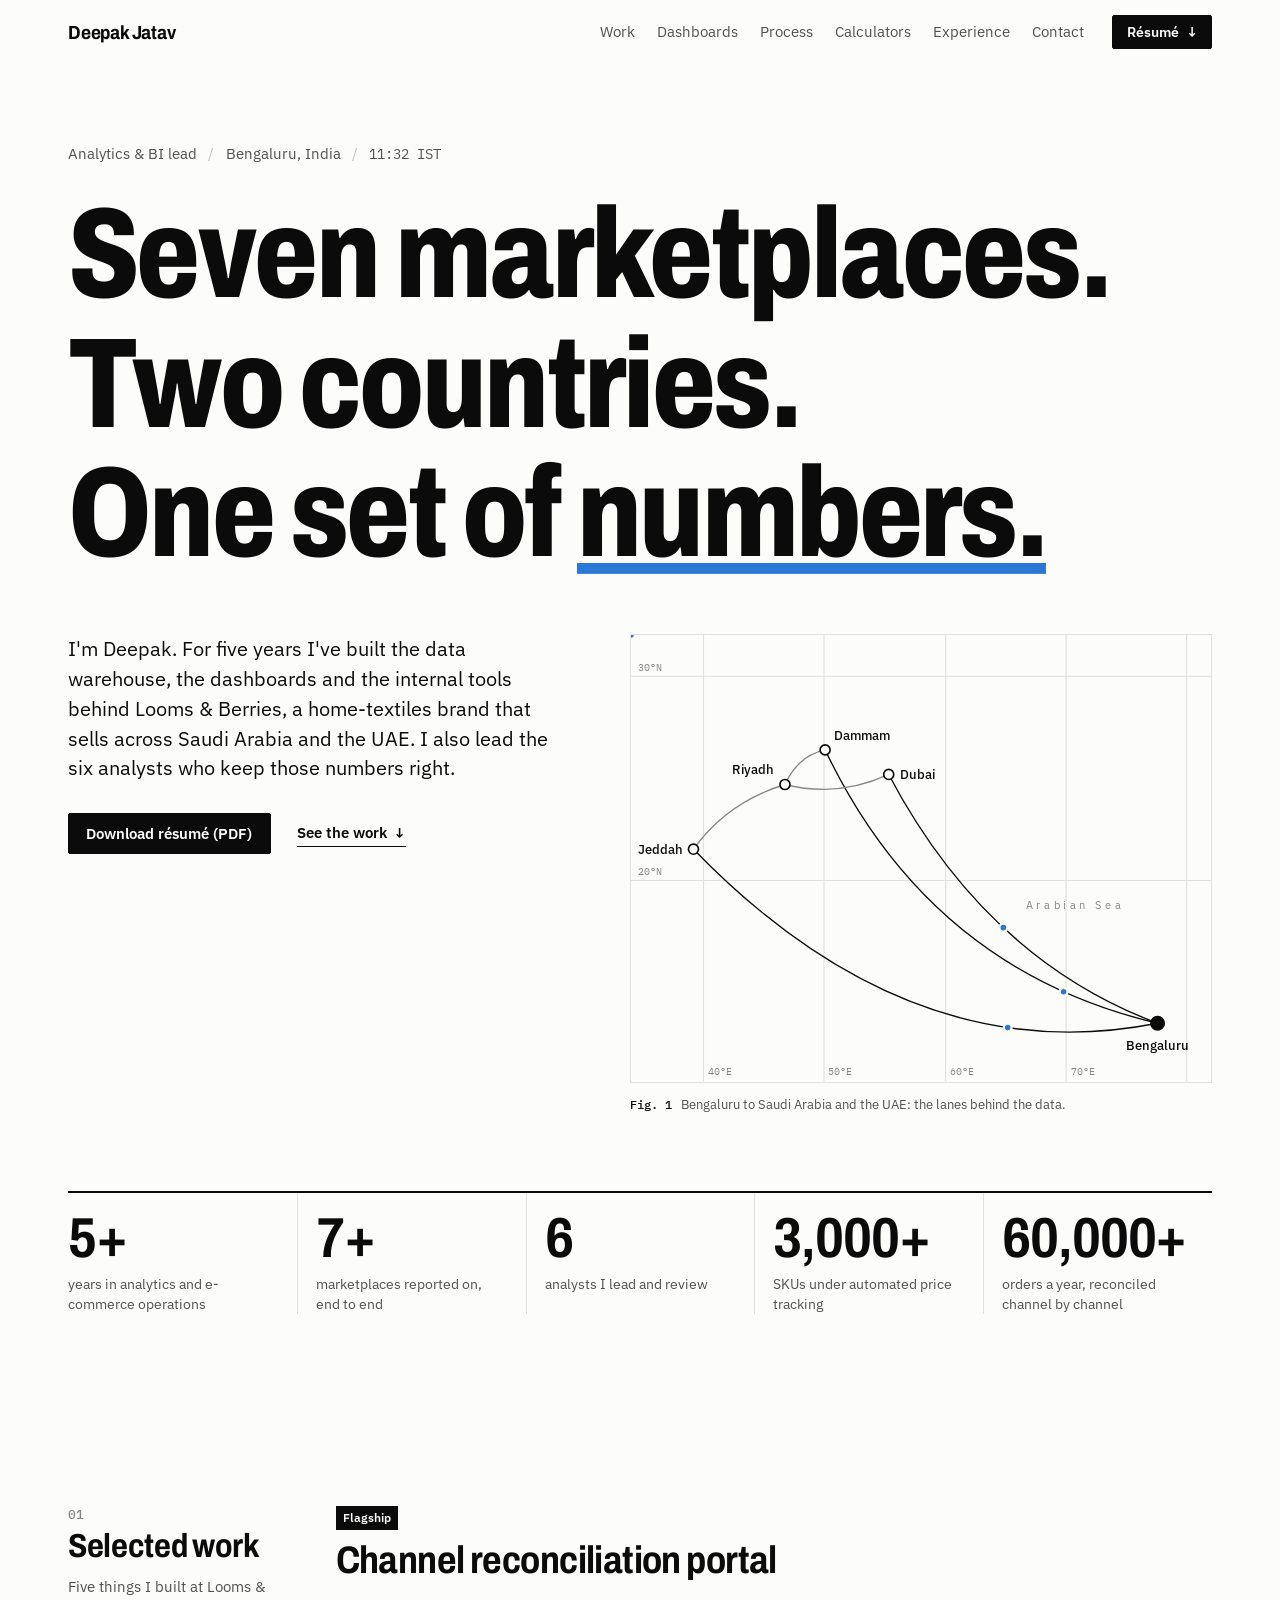
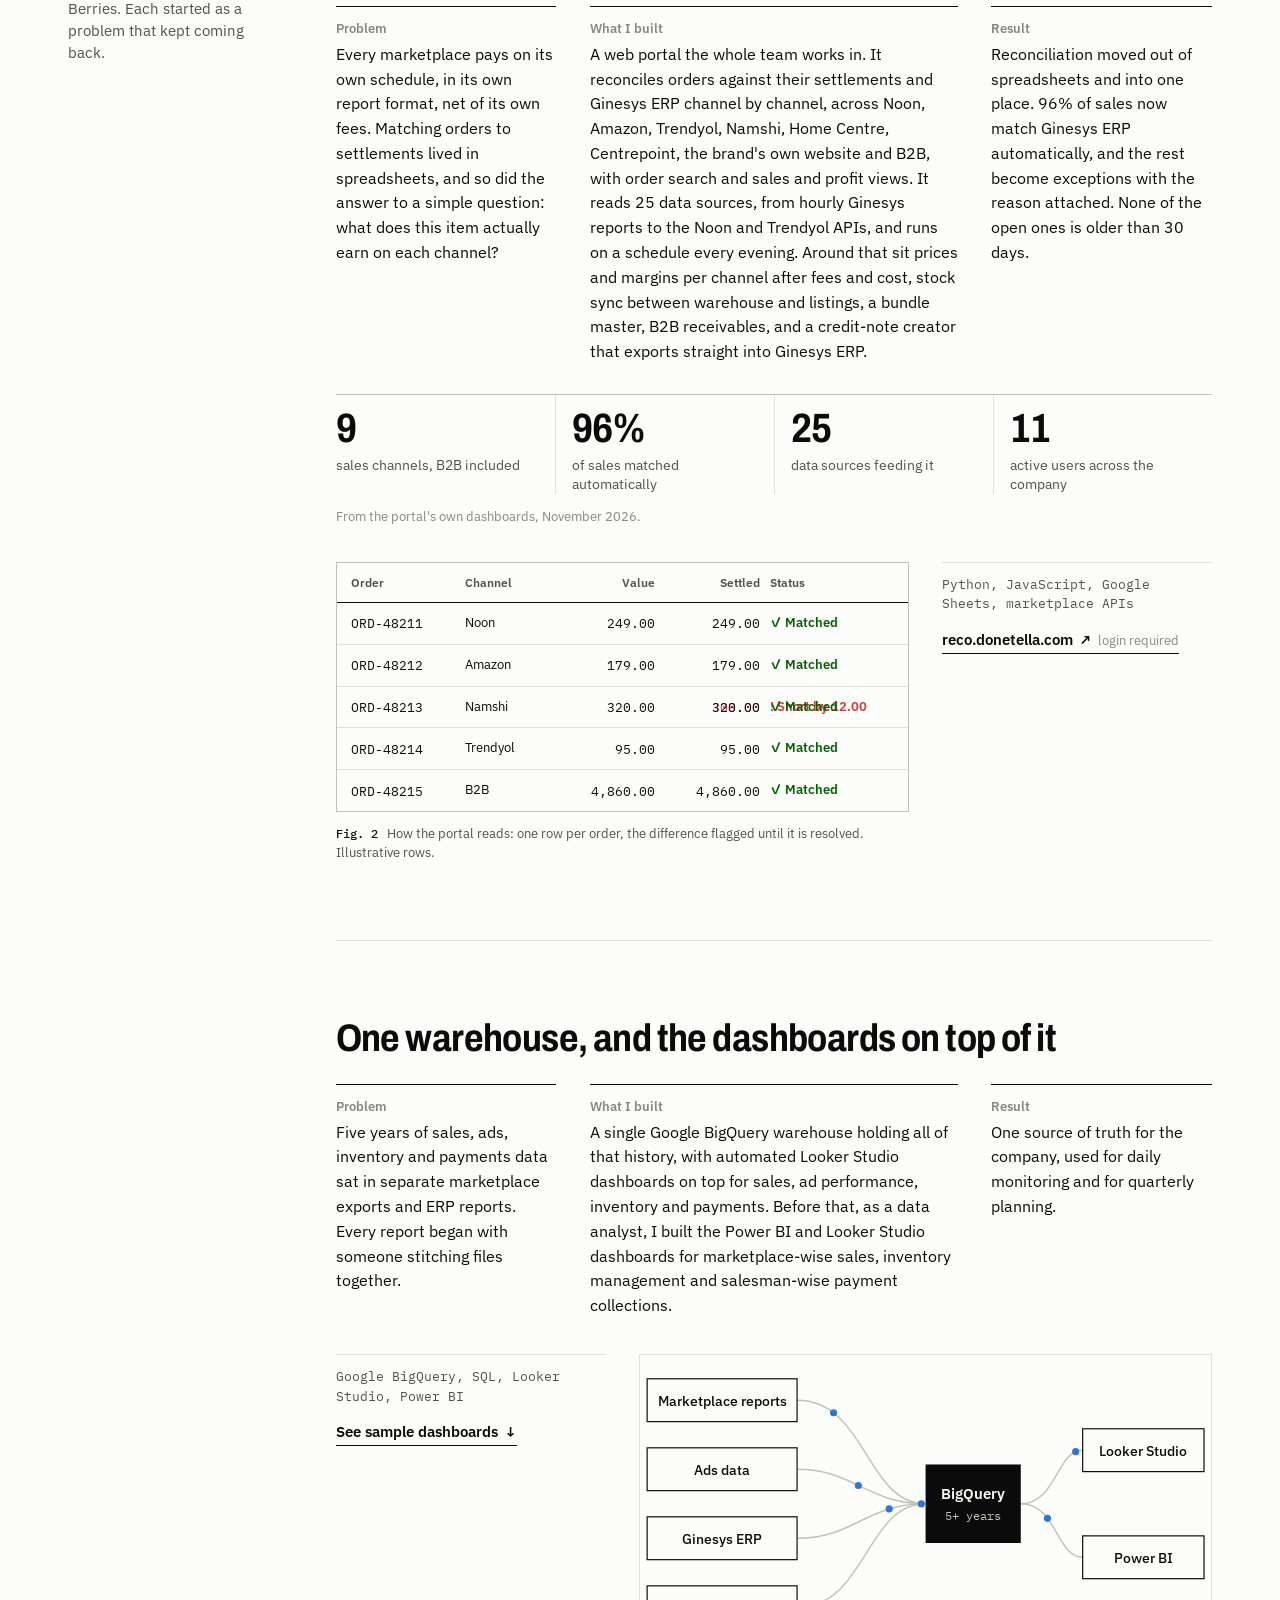
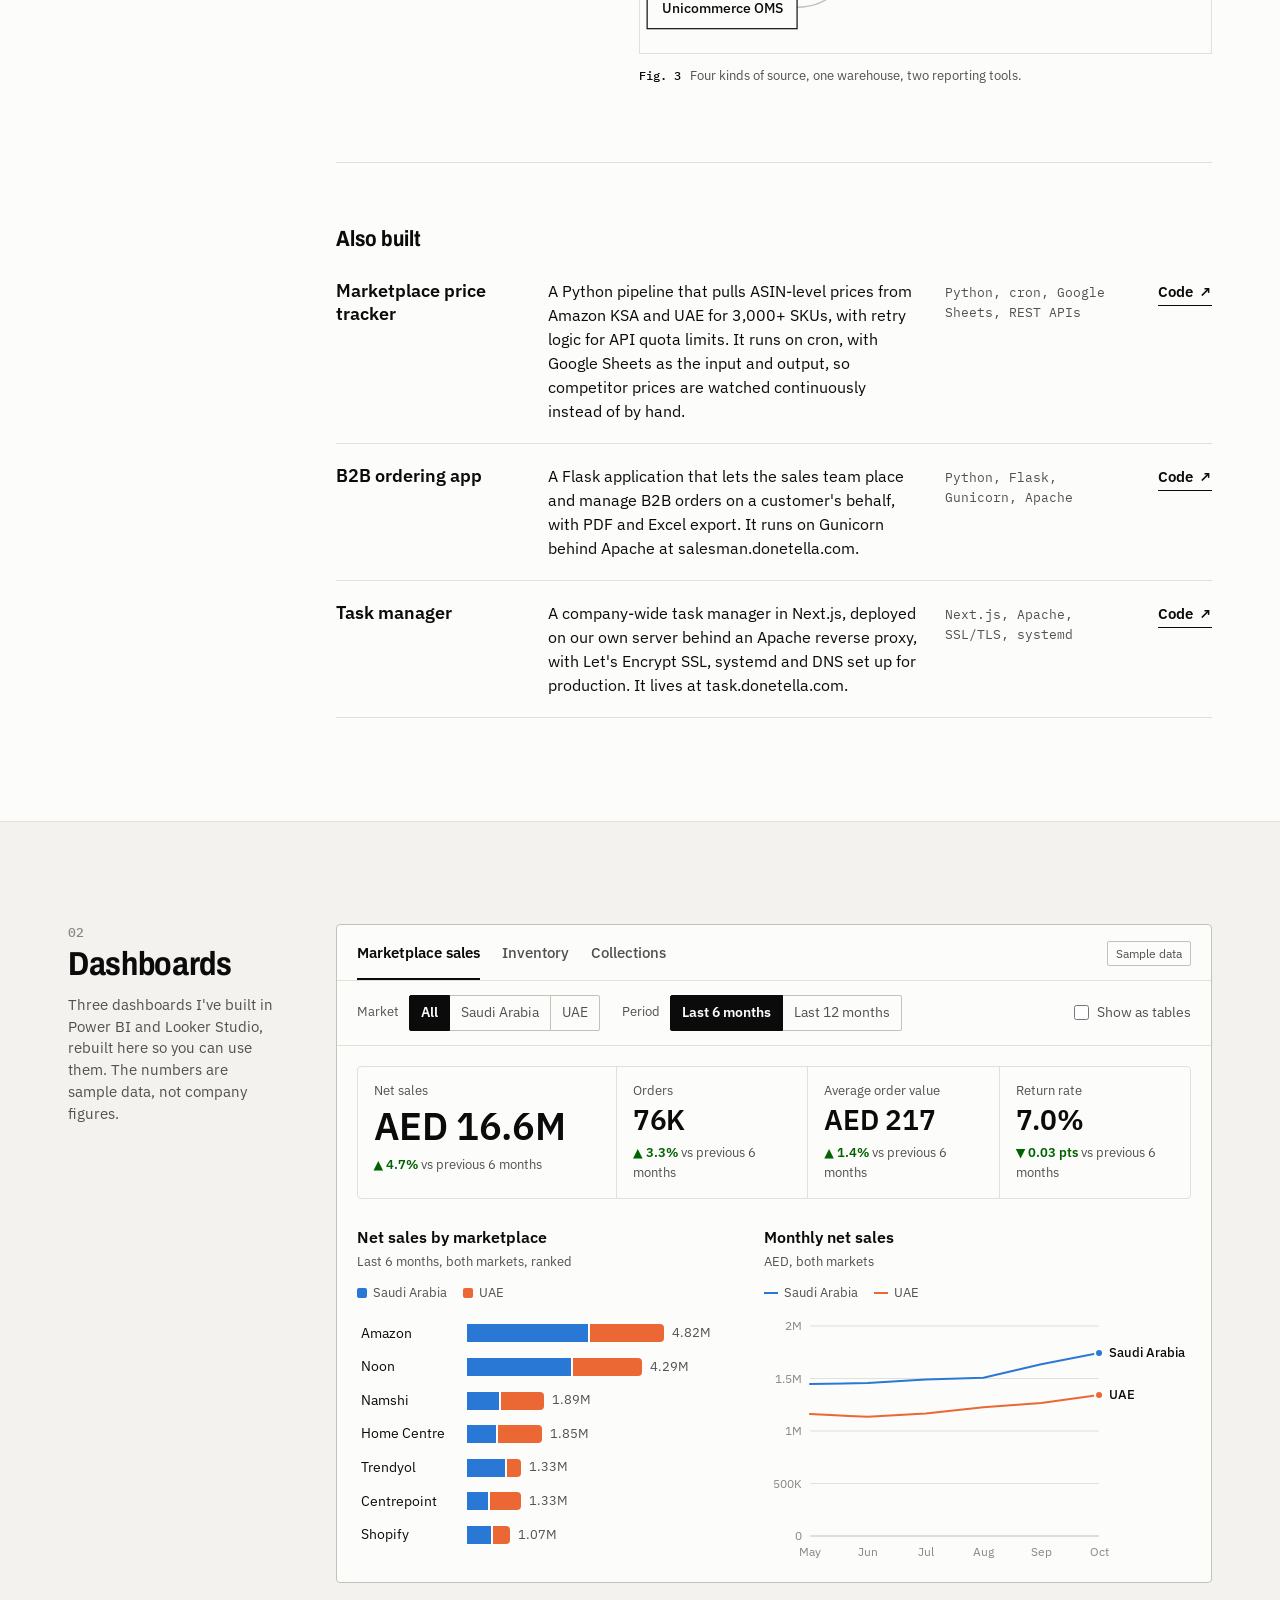
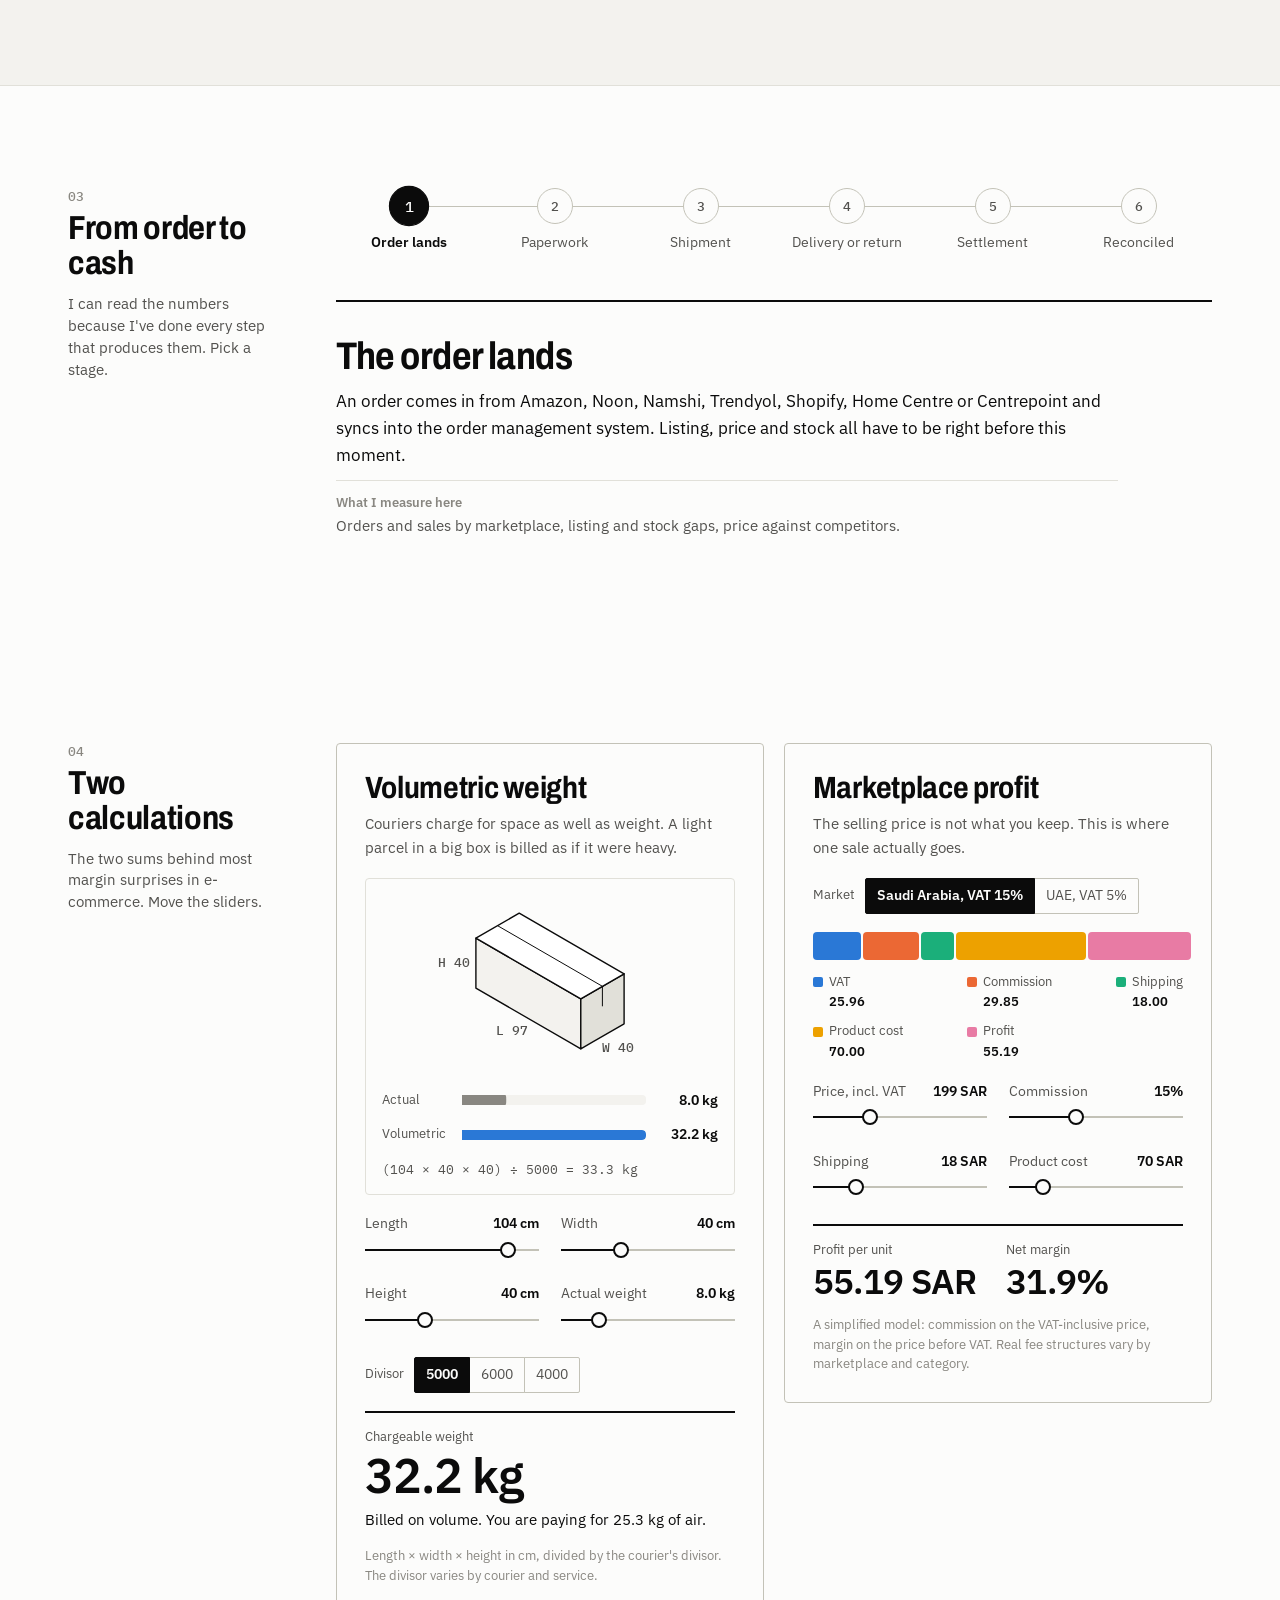
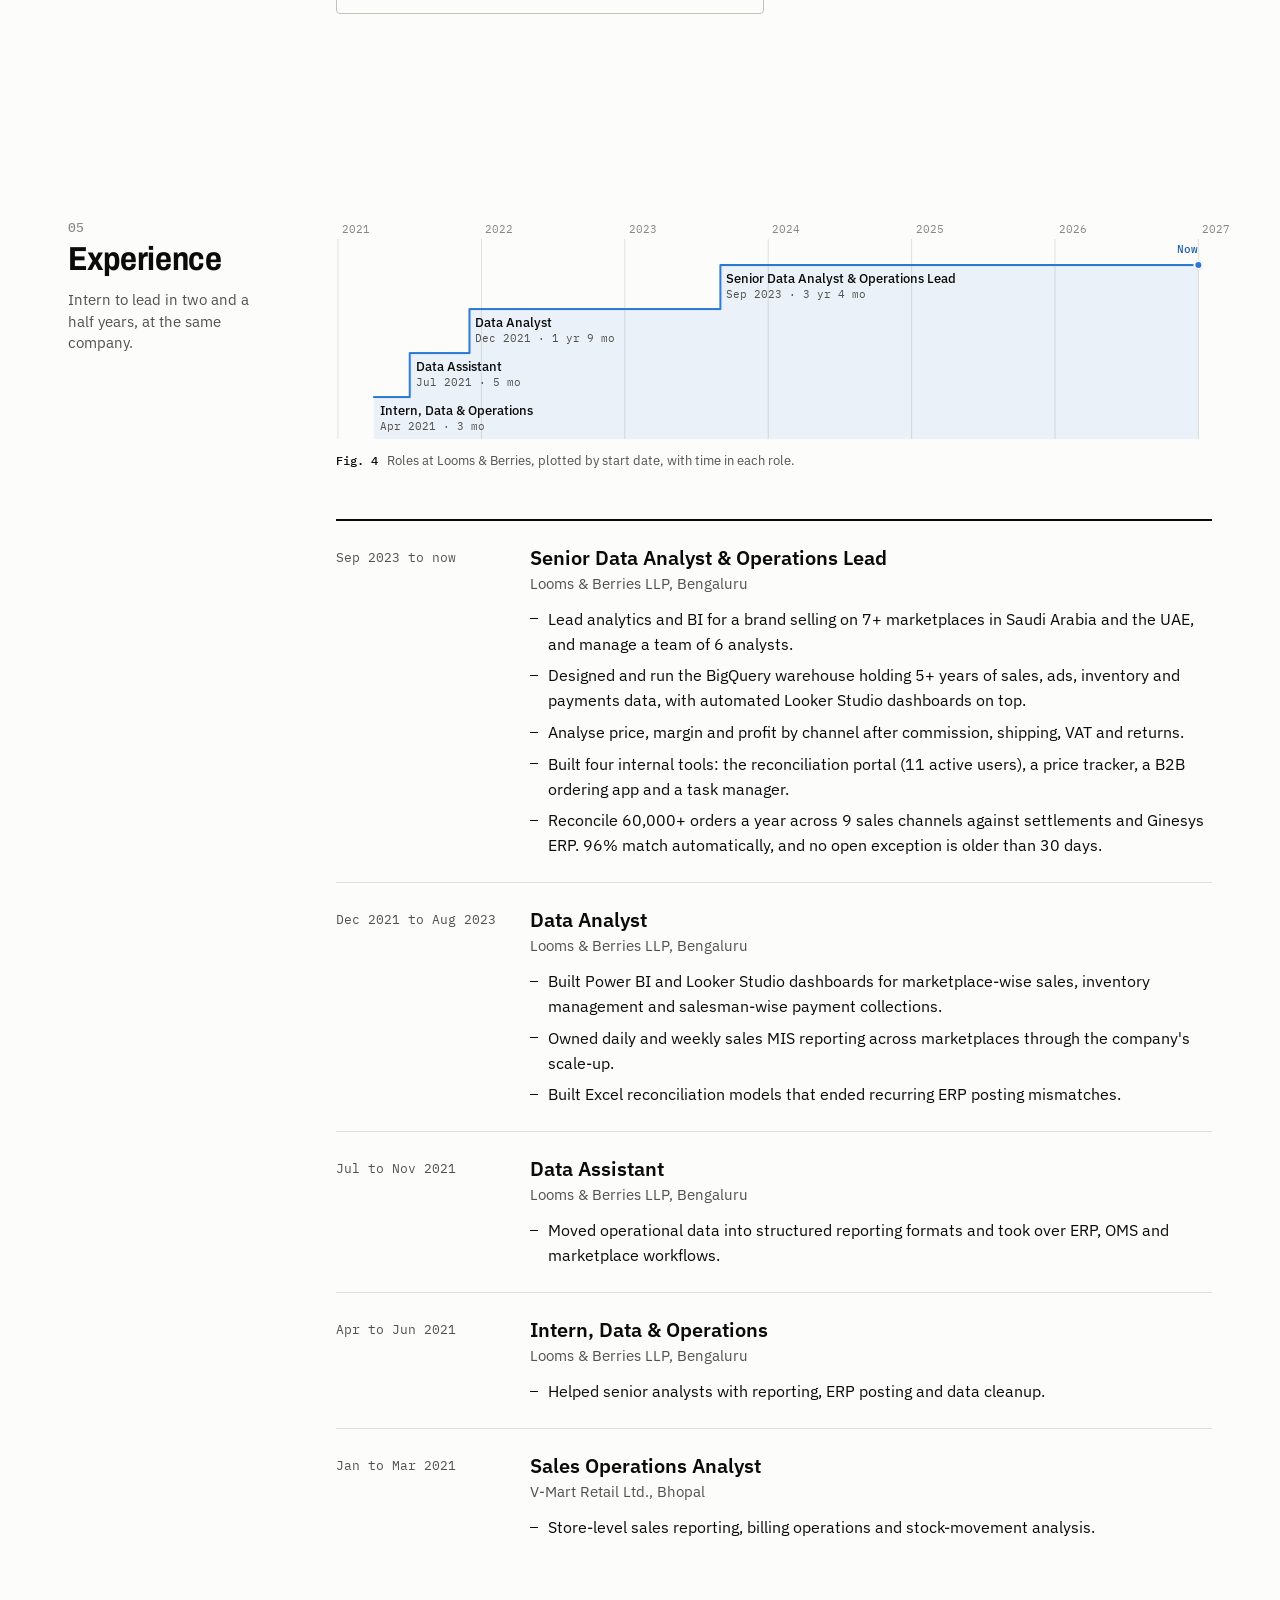
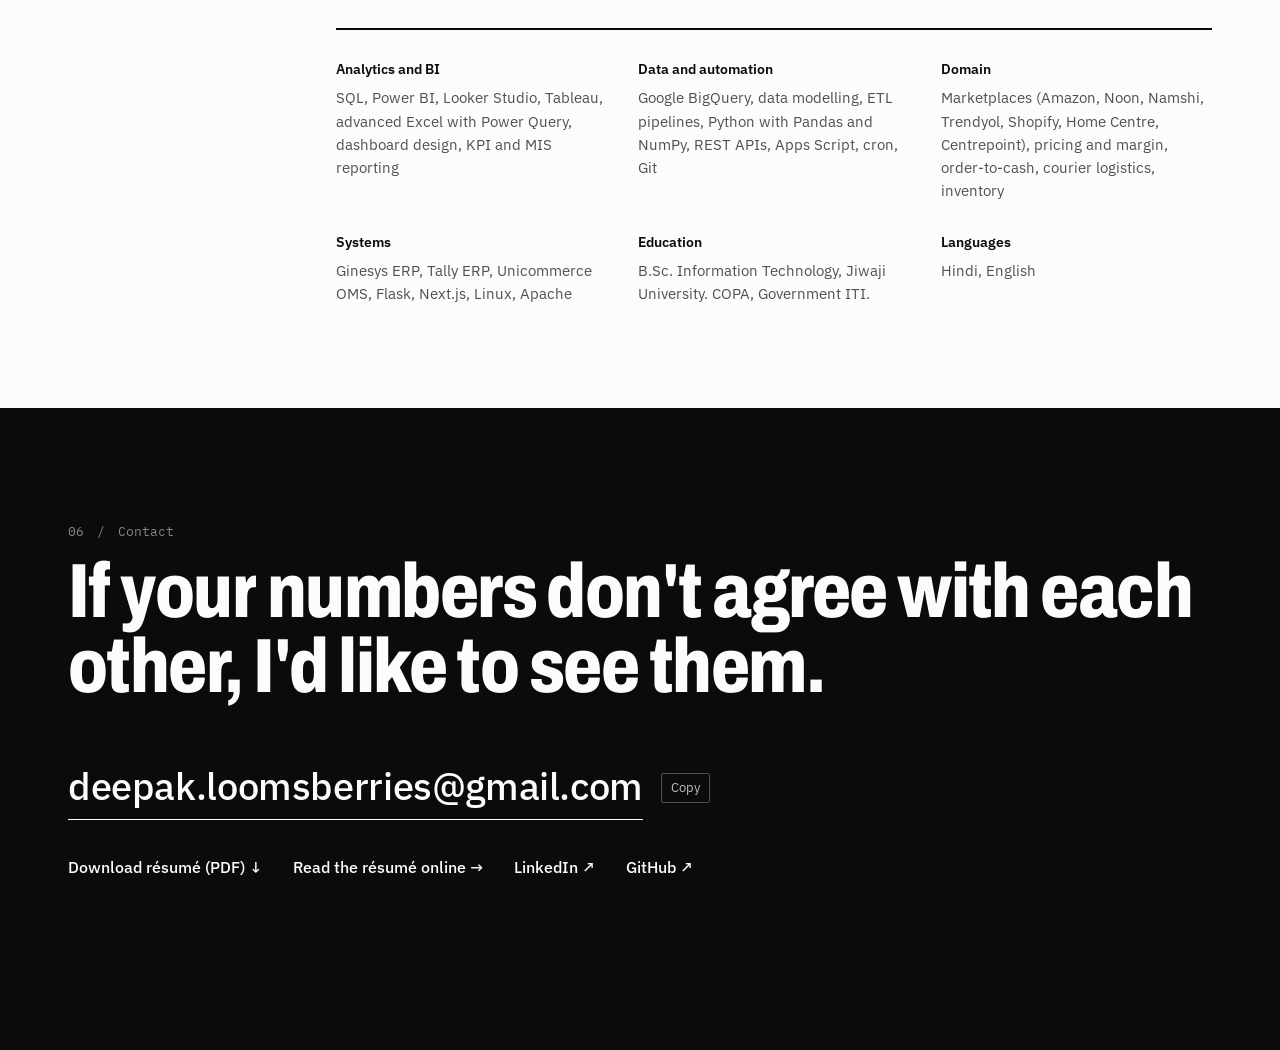
==== commit 7b4fd222: "Back the site and resume with figures from the reconciliation portal Replace the "every order matche" ====
--- a/index.html
+++ b/index.html
@@ -21,7 +21,7 @@
 <link rel="preconnect" href="https://fonts.gstatic.com" crossorigin>
 <link href="https://fonts.googleapis.com/css2?family=Archivo:wdth,wght@62..125,100..900&family=IBM+Plex+Mono:wght@400;500&family=IBM+Plex+Sans:wght@400;500;600;700&display=swap" rel="stylesheet">
 <!-- ?v= must change on every publish: GitHub Pages lets browsers reuse files for 10 minutes -->
-<link rel="stylesheet" href="assets/css/style.css?v=2026-11-23.3">
+<link rel="stylesheet" href="assets/css/style.css?v=2026-11-23.4">
 <script>document.documentElement.classList.add('js');setTimeout(function(){document.documentElement.classList.add('ready')},2500);</script>
 
 <script type="application/ld+json">
@@ -131,7 +131,7 @@
     <div><dt><span data-count="7">7</span>+</dt><dd>marketplaces reported on, end to end</dd></div>
     <div><dt><span data-count="6">6</span></dt><dd>analysts I lead and review</dd></div>
     <div><dt><span data-count="3000" data-sep>3,000</span>+</dt><dd>SKUs under automated price tracking</dd></div>
-    <div><dt><span data-count="0" data-from="40">0</span></dt><dd>mismatches at month-end close</dd></div>
+    <div><dt><span data-count="60000" data-sep>60,000</span>+</dt><dd>orders a year, reconciled channel by channel</dd></div>
   </dl>
 </section>
 
@@ -151,9 +151,18 @@
         <h3>Channel reconciliation portal</h3>
         <dl class="pso">
           <div><dt>Problem</dt><dd>Every marketplace pays on its own schedule, in its own report format, net of its own fees. Matching orders to settlements lived in spreadsheets, and so did the answer to a simple question: what does this item actually earn on each channel?</dd></div>
-          <div><dt>What I built</dt><dd>A web portal the whole team works in. It reconciles marketplace and B2B orders against their settlements channel by channel, across Amazon, Noon, Namshi and Trendyol, with order search and sales and profit views. Around that sit prices and margins per channel after fees and cost, stock sync between warehouse and listings, a bundle master, B2B receivables, and a credit-note creator that exports straight into Ginesys ERP.</dd></div>
-          <div><dt>Result</dt><dd>Every order is matched to its settlement, and the monthly books close in Ginesys ERP with zero mismatches.</dd></div>
+          <div><dt>What I built</dt><dd>A web portal the whole team works in. It reconciles orders against their settlements and Ginesys ERP channel by channel, across Noon, Amazon, Trendyol, Namshi, Home Centre, Centrepoint, the brand's own website and B2B, with order search and sales and profit views. It reads 25 data sources, from hourly Ginesys reports to the Noon and Trendyol APIs, and runs on a schedule every evening. Around that sit prices and margins per channel after fees and cost, stock sync between warehouse and listings, a bundle master, B2B receivables, and a credit-note creator that exports straight into Ginesys ERP.</dd></div>
+          <div><dt>Result</dt><dd>Reconciliation moved out of spreadsheets and into one place. 96% of sales now match Ginesys ERP automatically, and the rest become exceptions with the reason attached. None of the open ones is older than 30 days.</dd></div>
         </dl>
+        <div class="case-nums">
+          <dl>
+            <div><dt><span data-count="9">9</span></dt><dd>sales channels, B2B included</dd></div>
+            <div><dt><span data-count="96">96</span>%</dt><dd>of sales matched automatically</dd></div>
+            <div><dt><span data-count="25">25</span></dt><dd>data sources feeding it</dd></div>
+            <div><dt><span data-count="11">11</span></dt><dd>active users across the company</dd></div>
+          </dl>
+          <p class="case-src">From the portal's own dashboards, November 2026.</p>
+        </div>
         <p class="case-stack">Python, JavaScript, Google Sheets, marketplace APIs</p>
         <a class="link-arrow" href="https://reco.donetella.com/#/" target="_blank" rel="noopener">reco.donetella.com <span aria-hidden="true">&nearr;</span> <small>login required</small></a>
       </div>
@@ -336,7 +345,7 @@
         </article>
         <article class="flow-panel" data-panel="5">
           <h3>Reconciled and closed</h3>
-          <p>Every order is matched to its settlement. The books close in Ginesys ERP with zero mismatches, and the sales and returns data goes out audit-ready for Saudi Arabia VAT filing.</p>
+          <p>Each order is matched to its settlement and to Ginesys ERP. Anything that does not match becomes an exception with a reason attached, and is worked until it clears. The sales and returns data then goes out audit-ready for Saudi Arabia VAT filing.</p>
           <p class="flow-data"><b>What I measure here</b> Orders matched, open differences, month-end close status.</p>
         </article>
       </div>
@@ -451,8 +460,8 @@
             <li>Lead analytics and BI for a brand selling on 7+ marketplaces in Saudi Arabia and the UAE, and manage a team of 6 analysts.</li>
             <li>Designed and run the BigQuery warehouse holding 5+ years of sales, ads, inventory and payments data, with automated Looker Studio dashboards on top.</li>
             <li>Analyse price, margin and profit by channel after commission, shipping, VAT and returns.</li>
-            <li>Built four internal tools: the reconciliation portal, a price tracker, a B2B ordering app and a task manager.</li>
-            <li>Reconcile 100% of orders against settlements and close the monthly books in Ginesys ERP with zero mismatches.</li>
+            <li>Built four internal tools: the reconciliation portal (11 active users), a price tracker, a B2B ordering app and a task manager.</li>
+            <li>Reconcile 60,000+ orders a year across 9 sales channels against settlements and Ginesys ERP. 96% match automatically, and no open exception is older than 30 days.</li>
           </ul>
         </div>
       </li>
@@ -553,6 +562,6 @@
 
 <div class="toast" id="toast" role="status" aria-live="polite"></div>
 
-<script src="assets/js/main.js?v=2026-11-23.3" defer></script>
+<script src="assets/js/main.js?v=2026-11-23.4" defer></script>
 </body>
 </html>
--- a/assets/css/style.css
+++ b/assets/css/style.css
@@ -534,15 +534,26 @@
    ========================================================================== */
 
 /* case study: title, then problem / build / result side by side, then the figure */
-.case { grid-template-columns: repeat(12, minmax(0, 1fr)); grid-template-rows: auto auto auto auto 1fr; column-gap: clamp(20px, 2.6vw, 36px); row-gap: 0; }
+.case { grid-template-columns: repeat(12, minmax(0, 1fr)); grid-template-rows: auto auto auto auto auto 1fr; column-gap: clamp(20px, 2.6vw, 36px); row-gap: 0; }
 .case-text { display: contents; }
 .case-tag { grid-column: 1 / -1; grid-row: 1; justify-self: start; }
 .case h3 { grid-column: 1 / 11; grid-row: 2; }
 .pso { grid-column: 1 / -1; grid-row: 3; grid-template-columns: minmax(0, 3fr) minmax(0, 5fr) minmax(0, 3fr); gap: clamp(20px, 2.6vw, 36px); margin-top: 26px; }
 .pso > div { padding-top: 12px; border-top: 1px solid var(--ink); }
-.case-fig { grid-column: 1 / 9; grid-row: 4 / span 2; order: 0; margin-top: 36px; }
-.case-stack { grid-column: 9 / -1; grid-row: 4; margin: 36px 0 14px; }
-.case-text > .link-arrow { grid-column: 9 / -1; grid-row: 5; justify-self: start; align-self: start; }
+.case-nums { grid-column: 1 / -1; grid-row: 4; margin-top: 30px; }
+.case-fig { grid-column: 1 / 9; grid-row: 5 / span 2; order: 0; margin-top: 36px; }
+.case-stack { grid-column: 9 / -1; grid-row: 5; margin: 36px 0 14px; }
+.case-text > .link-arrow { grid-column: 9 / -1; grid-row: 6; justify-self: start; align-self: start; }
+
+/* the portal's own figures, under its case study */
+.case-nums dl { display: grid; grid-template-columns: repeat(4, minmax(0, 1fr)); border-top: 1px solid var(--rule-2); }
+.case-nums dl > div { padding: 14px 16px 0 0; }
+.case-nums dl > div + div { padding-left: 16px; border-left: 1px solid var(--rule); }
+.case-nums dt { font: 700 clamp(30px, 3.2vw, 44px)/1 var(--f-display); font-stretch: 82%; letter-spacing: -0.02em; font-variant-numeric: tabular-nums; }
+.case-nums dd { margin-top: 6px; font-size: 13.5px; line-height: 1.4; color: var(--ink-2); }
+.case-src { margin-top: 12px; font-size: 12.5px; color: var(--ink-3); }
+.facts dt { font-variant-numeric: tabular-nums; }
+@media (min-width: 861px) and (max-width: 1100px) { .facts dt { font-size: 3.9vw; } }
 .case-flip .case-fig { grid-column: 5 / -1; order: 0; }
 .case-flip .case-stack, .case-flip .case-text > .link-arrow { grid-column: 1 / 5; }
 
@@ -571,7 +582,7 @@
 
 @media (max-width: 860px) {
   .case { grid-template-columns: minmax(0, 1fr); grid-template-rows: none; }
-  .case-tag, .case h3, .pso, .case-fig, .case-stack, .case-text > .link-arrow,
+  .case-tag, .case h3, .pso, .case-nums, .case-fig, .case-stack, .case-text > .link-arrow,
   .case-flip .case-fig, .case-flip .case-stack, .case-flip .case-text > .link-arrow { grid-column: 1 / -1; grid-row: auto; }
   .pso { grid-template-columns: minmax(0, 1fr); }
   .case-fig { margin-top: 24px; }
@@ -581,6 +592,10 @@
 @media (max-width: 600px) {
   .bar-row { grid-template-columns: 84px minmax(0, 1fr); }
   .tile.is-hero .tile-value { font-size: 28px; }
+  .case-nums dl { grid-template-columns: repeat(2, minmax(0, 1fr)); }
+  .case-nums dl > div { padding: 12px 10px 12px 0; border-bottom: 1px solid var(--rule); }
+  .case-nums dl > div + div { padding-left: 0; border-left: 0; }
+  .case-nums dl > div:nth-child(even) { padding-left: 12px; border-left: 1px solid var(--rule); }
 }
 .isobox { max-width: 300px; }
 .split-legend { display: grid; grid-template-columns: repeat(3, max-content); gap: 8px 28px; }
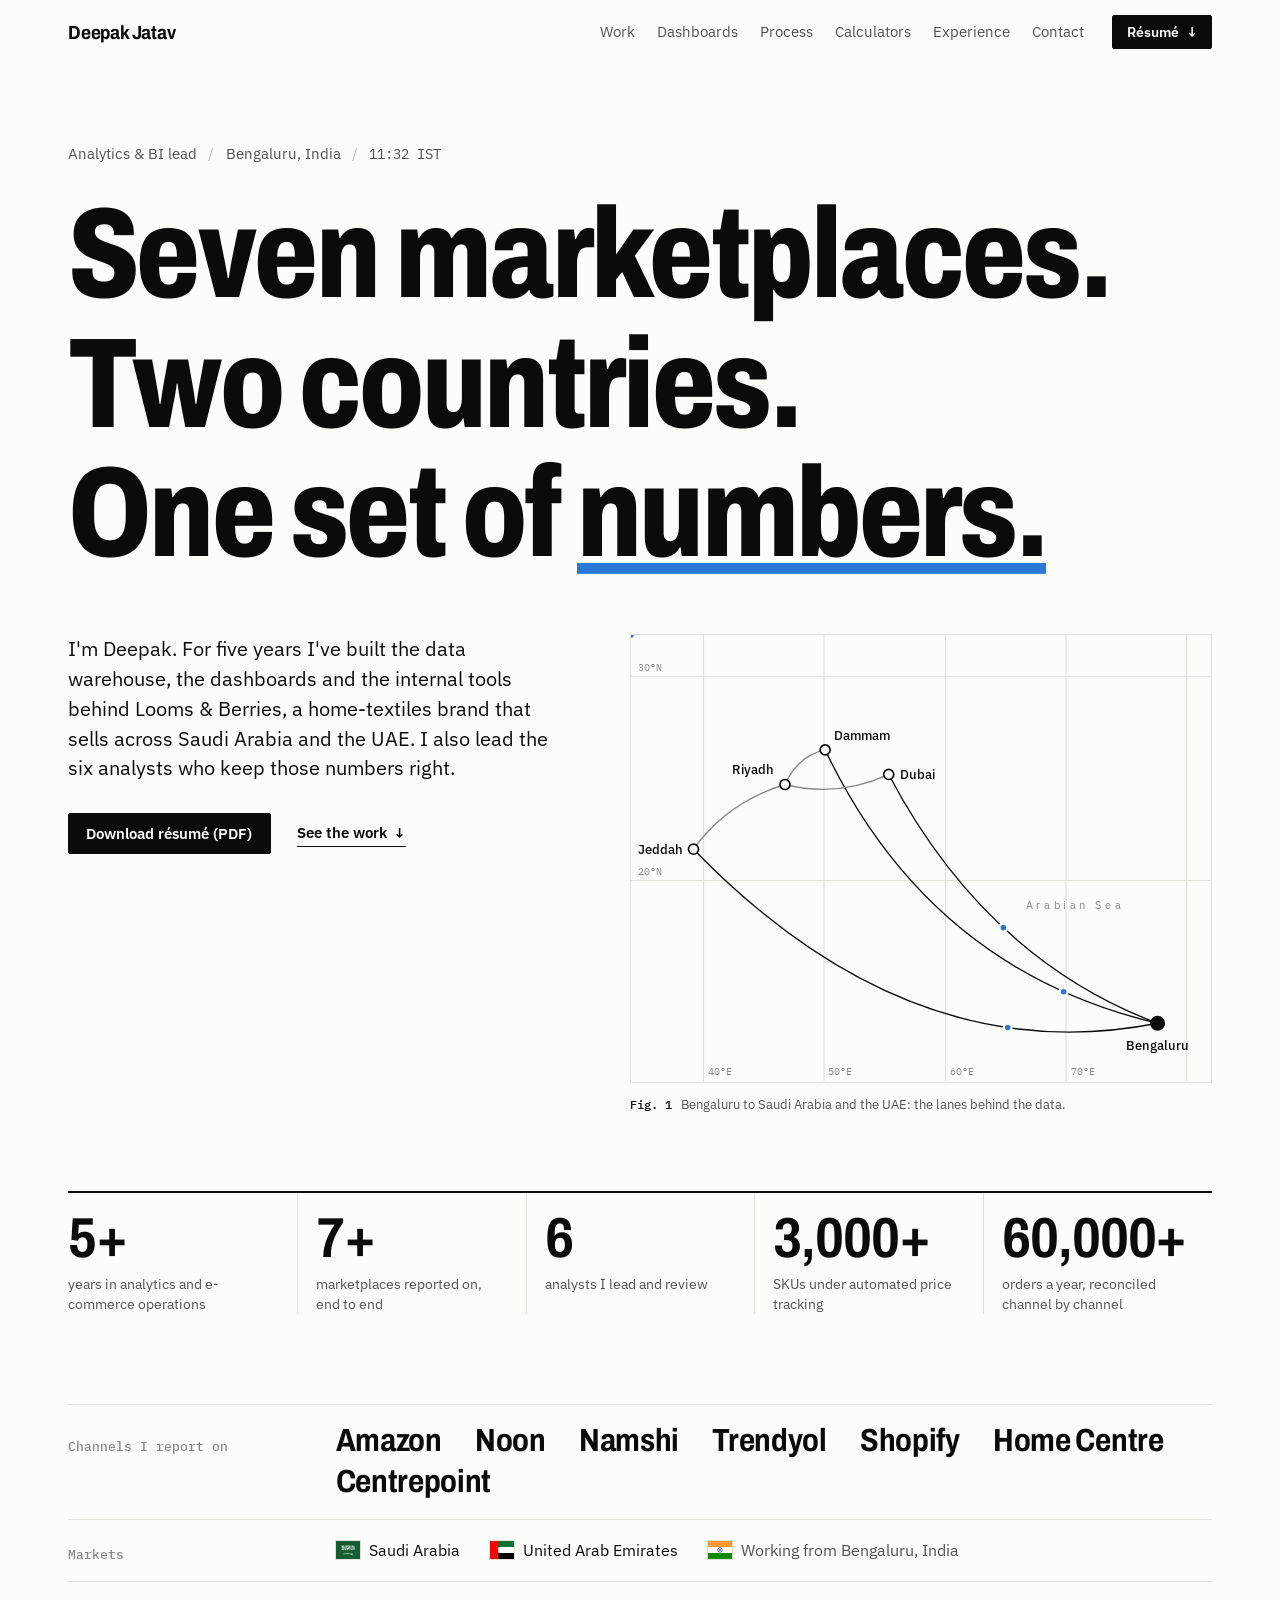
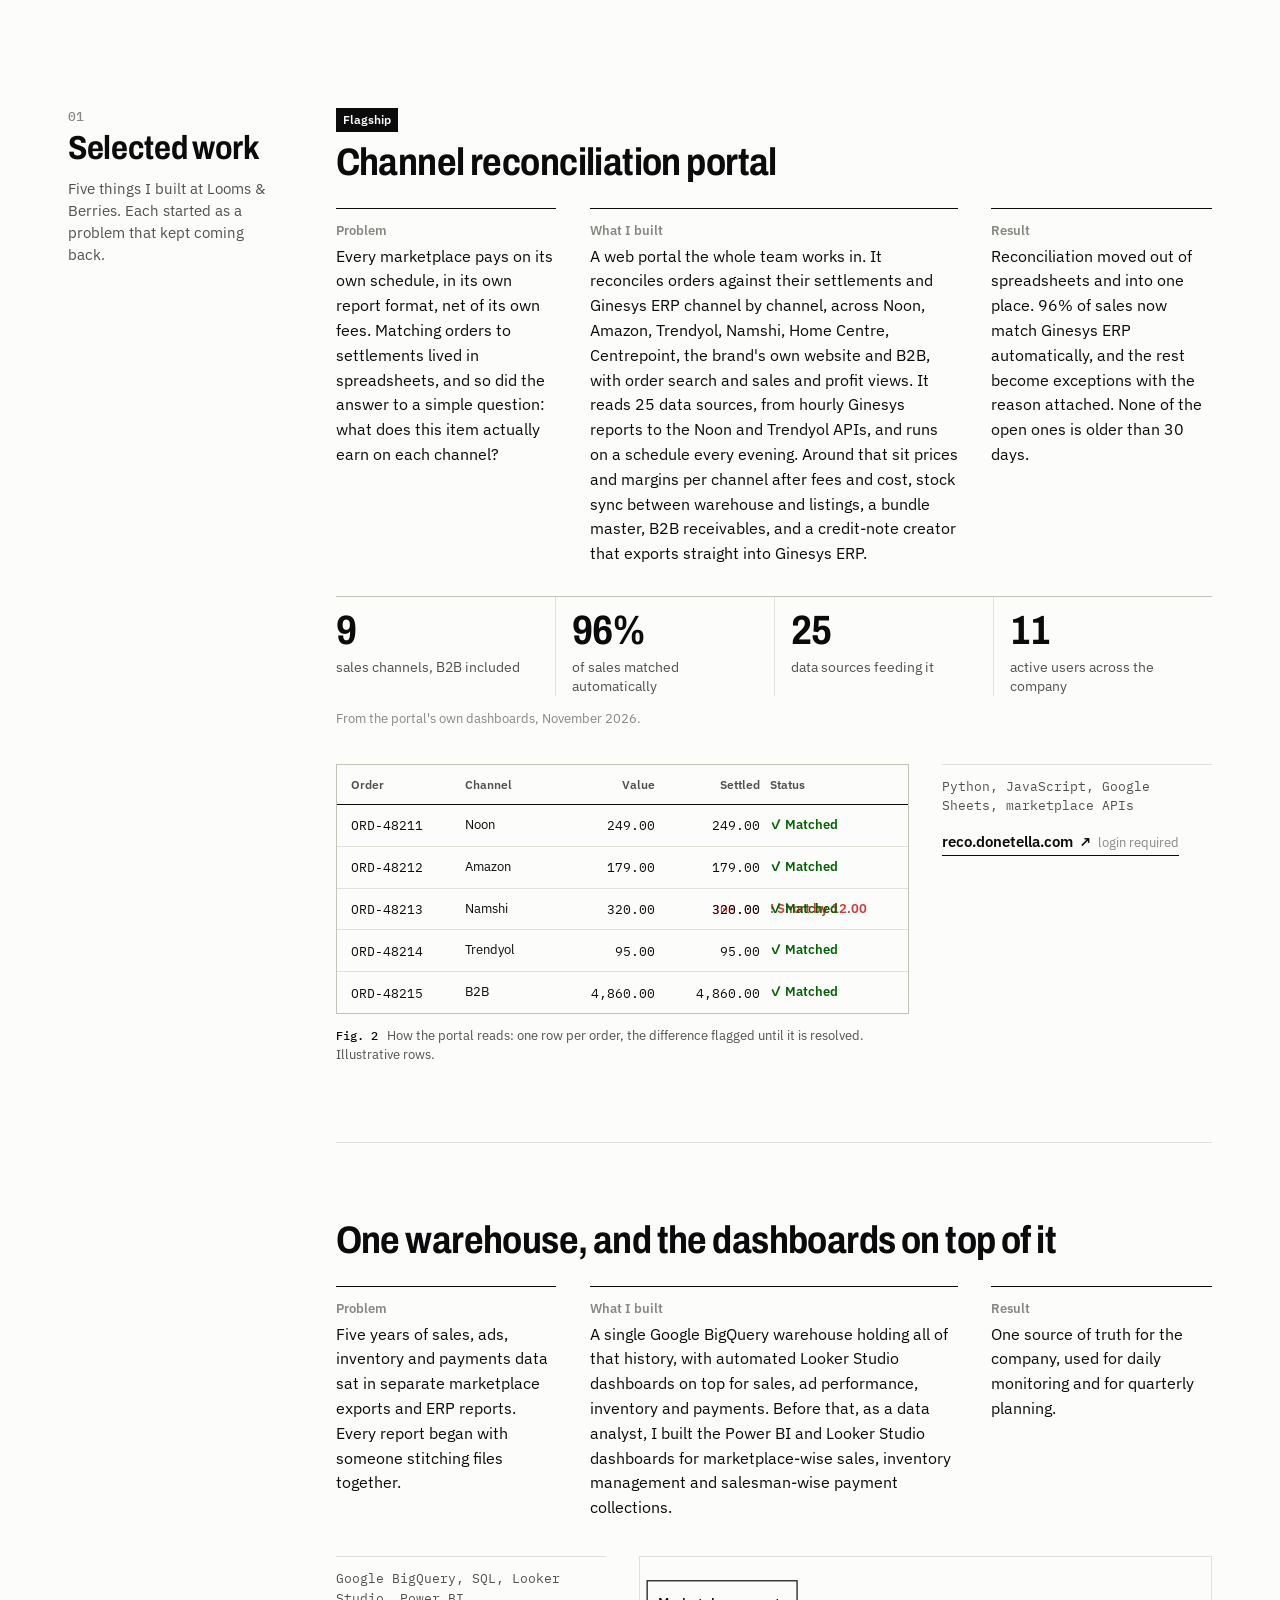
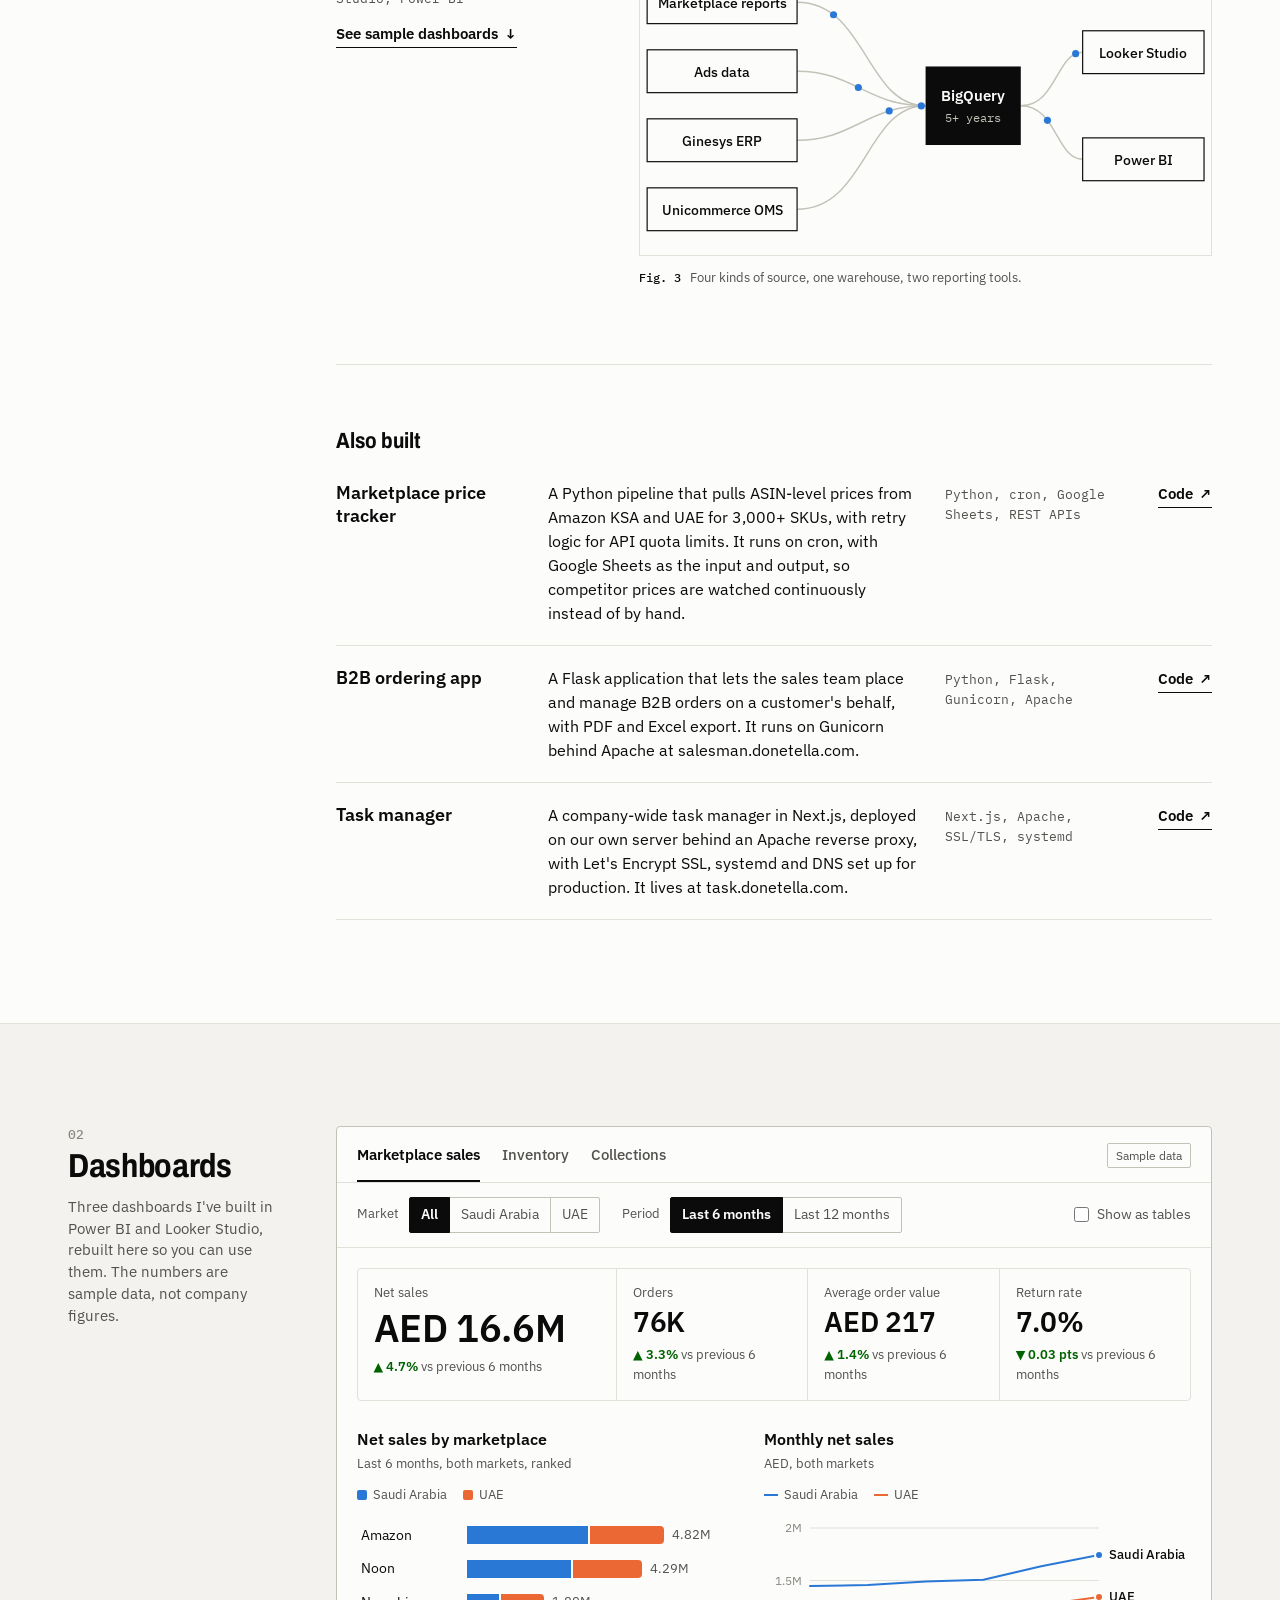
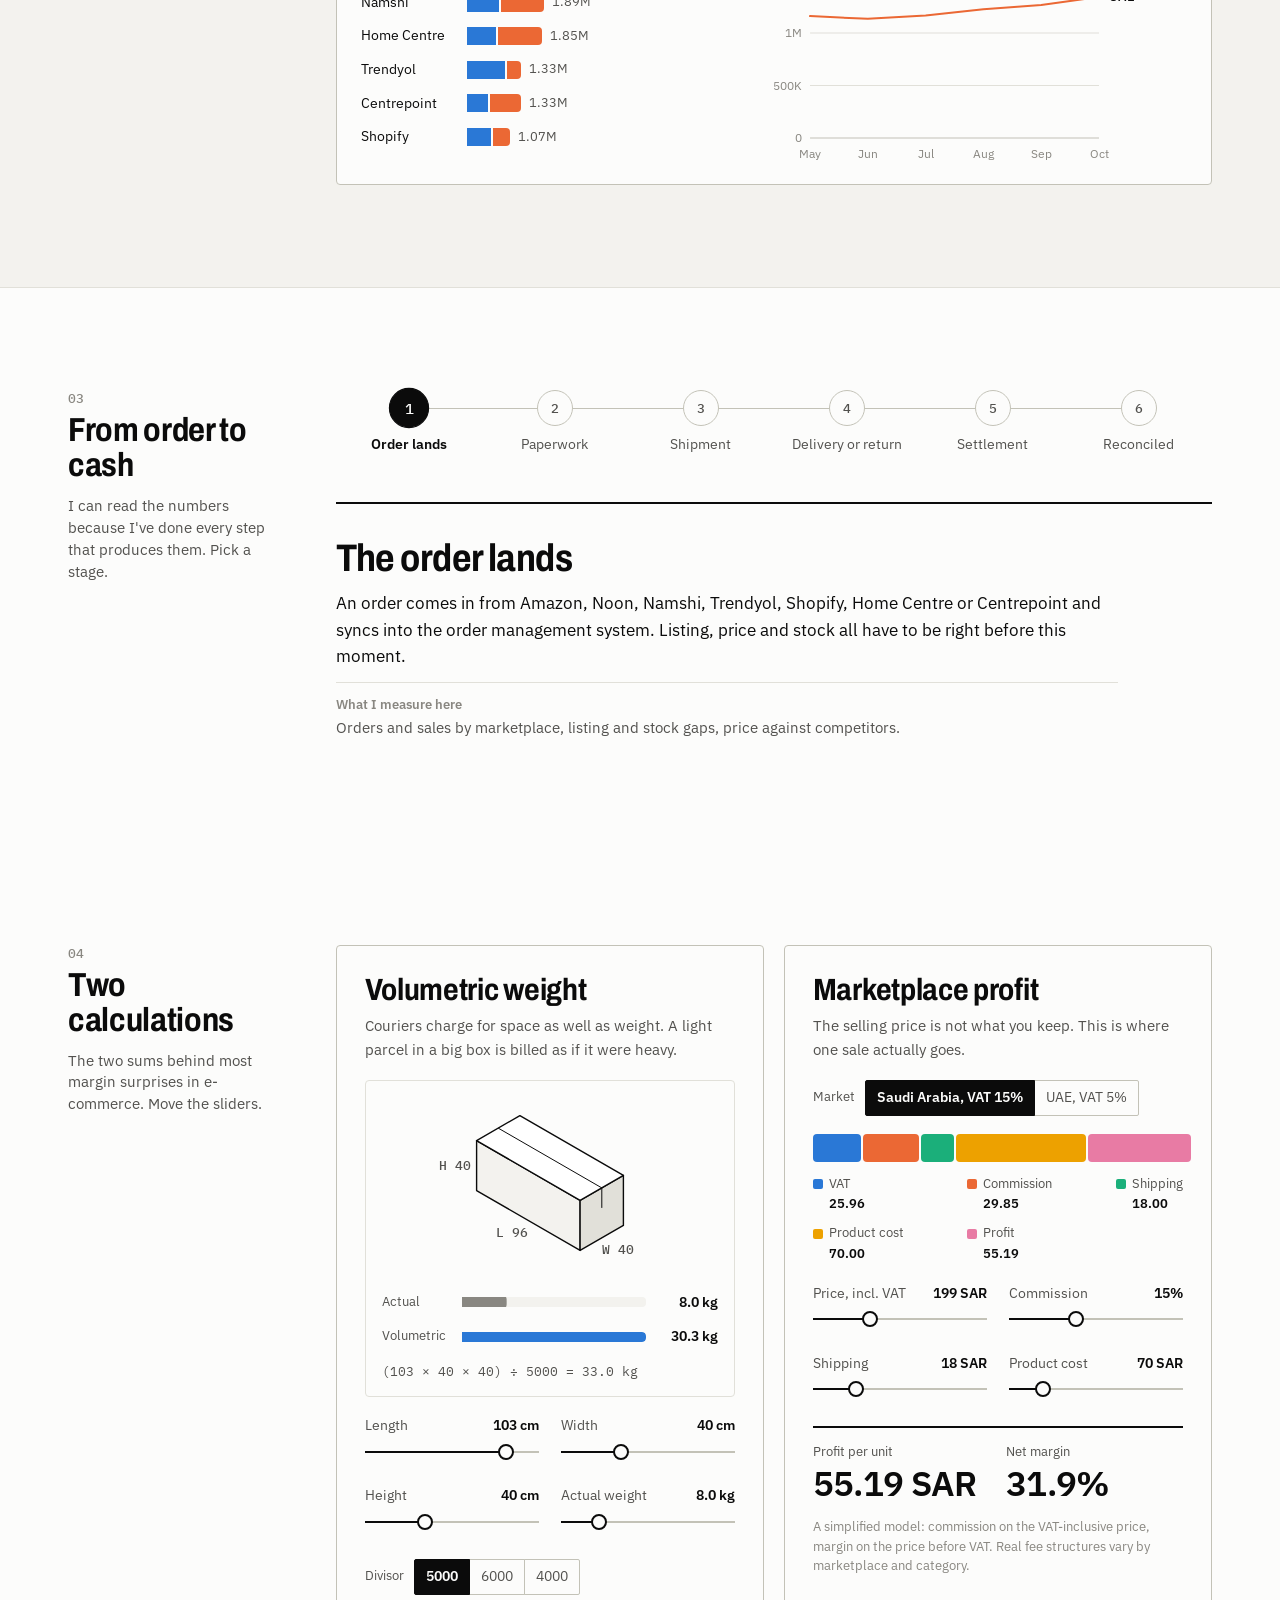
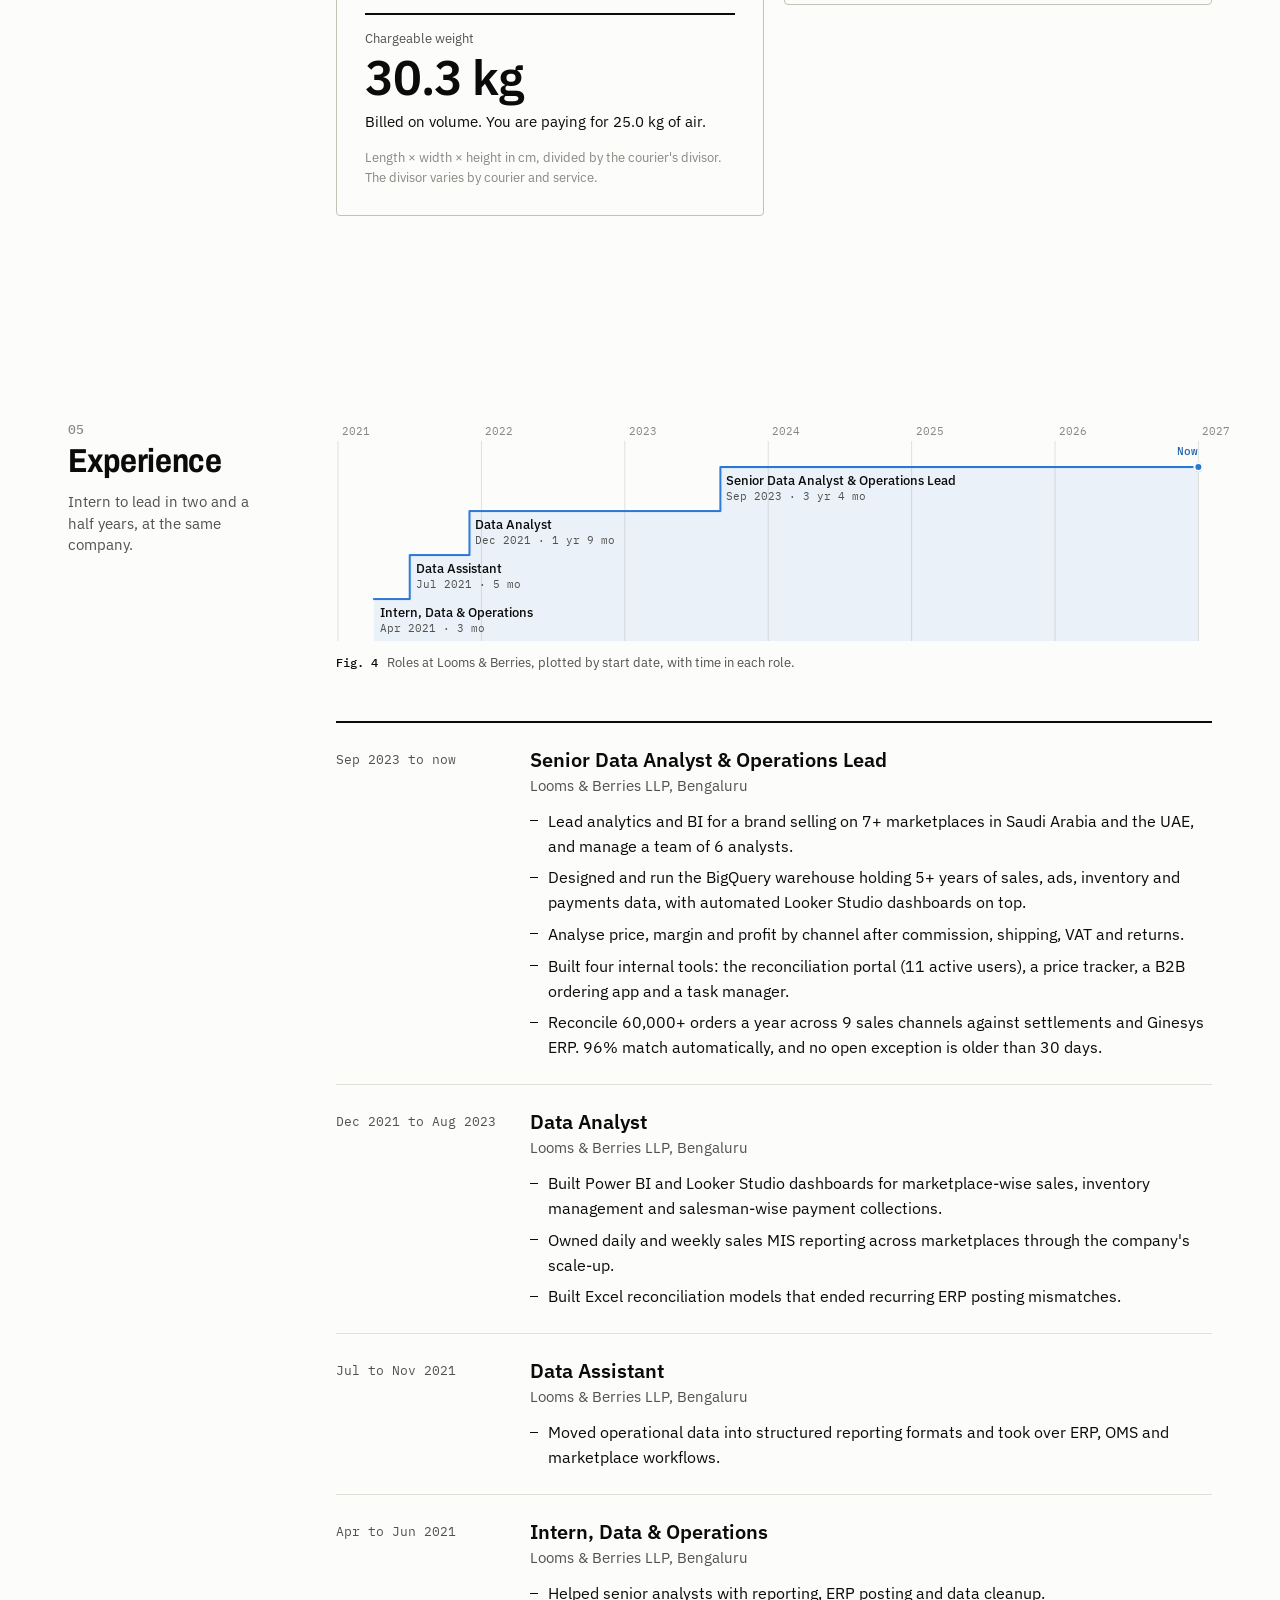
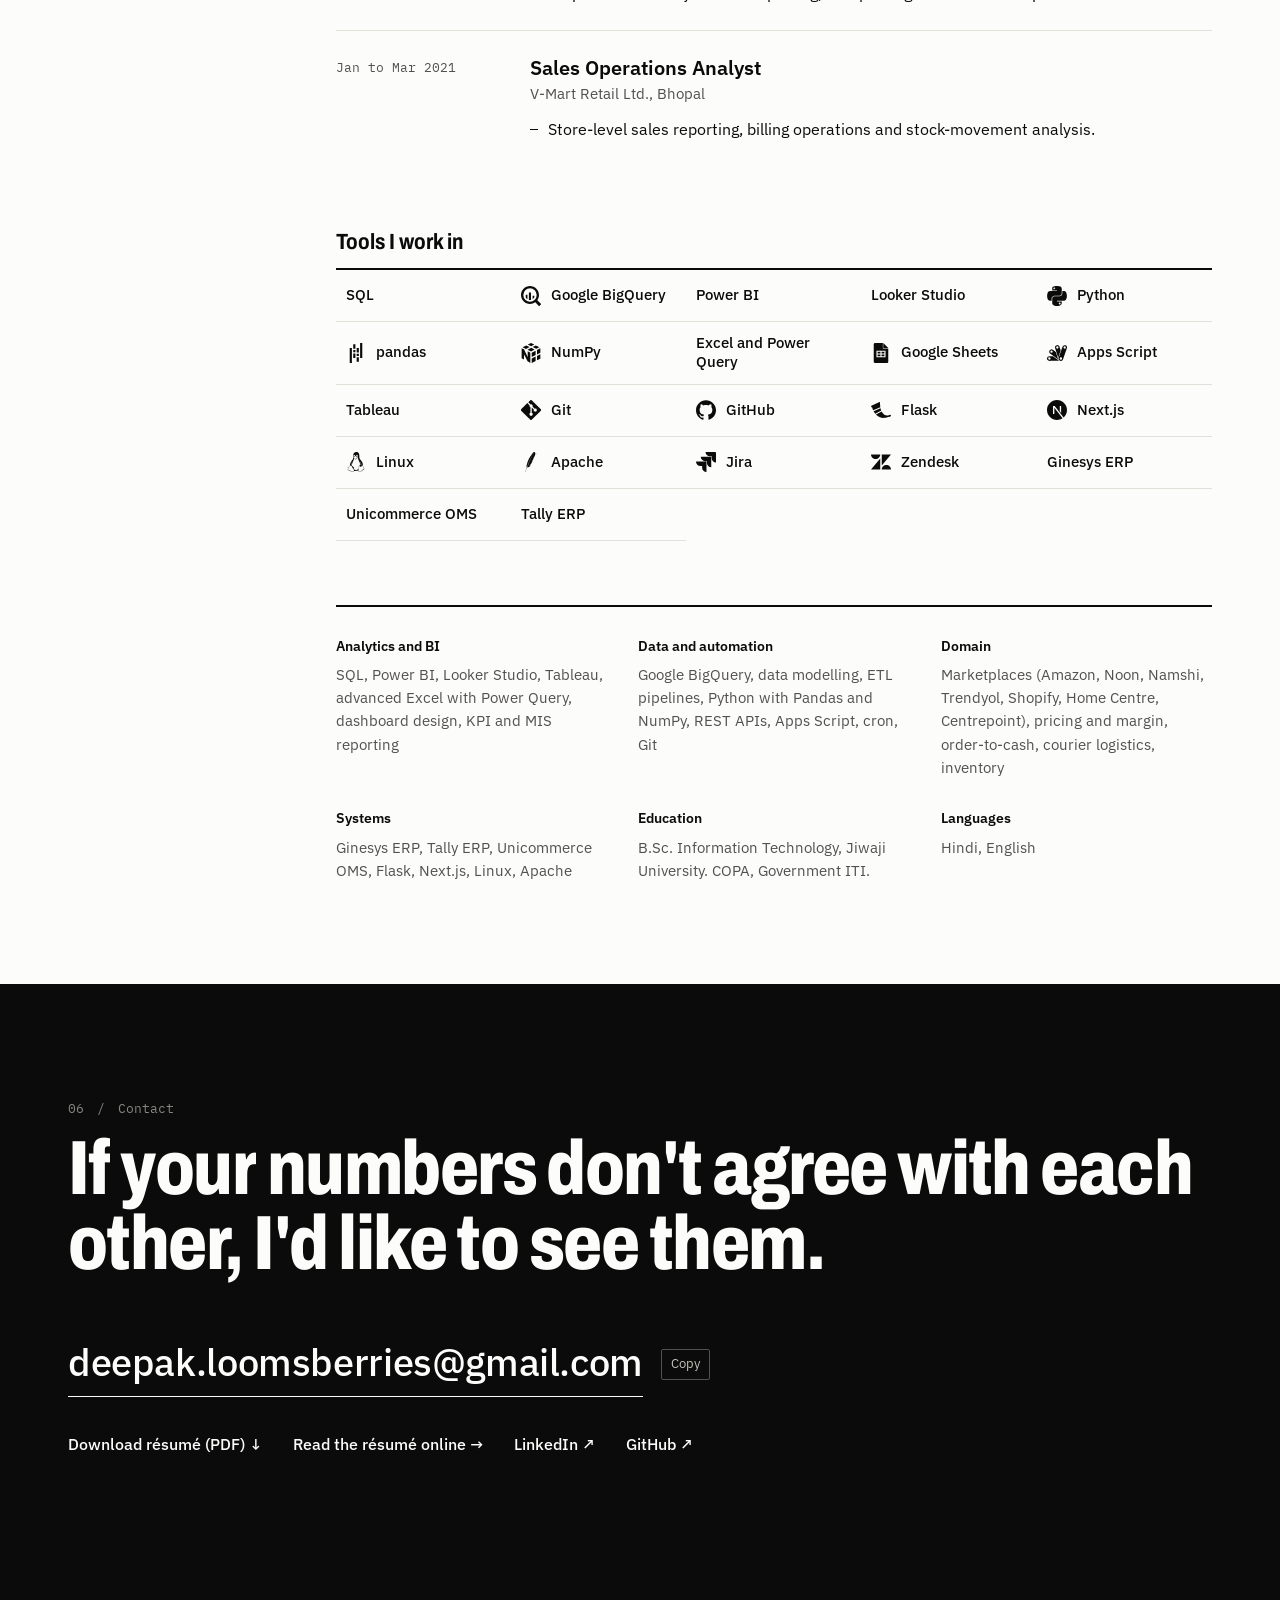
==== commit 7bf94ed7: "Add channels band, tool logos and search-engine groundwork - Channels band under the hero: the seven" ====
--- a/index.html
+++ b/index.html
@@ -3,14 +3,17 @@
 <head>
 <meta charset="utf-8">
 <meta name="viewport" content="width=device-width, initial-scale=1">
-<title>Deepak Jatav | Analytics &amp; BI Lead</title>
-<meta name="description" content="Deepak Jatav is an analytics and business intelligence lead in Bengaluru. He built the data warehouse, dashboards and internal tools behind a brand selling on 7+ marketplaces in Saudi Arabia and the UAE.">
+<title>Deepak Jatav | E-commerce Analytics &amp; BI Lead, Bengaluru</title>
+<meta name="description" content="Deepak Jatav, analytics and BI lead in Bengaluru: BigQuery warehouse, dashboards and reconciliation for 60,000+ orders a year on Amazon, Noon, Namshi and Trendyol in Saudi Arabia and the UAE.">
 <meta name="author" content="Deepak Jatav">
 <meta name="theme-color" content="#fcfcfb">
 <link rel="canonical" href="https://deepakloomsberries.github.io/deepakjatav/">
 
-<meta property="og:type" content="website">
-<meta property="og:title" content="Deepak Jatav | Analytics &amp; BI Lead">
+<meta property="og:type" content="profile">
+<meta property="og:site_name" content="Deepak Jatav">
+<meta property="profile:first_name" content="Deepak">
+<meta property="profile:last_name" content="Jatav">
+<meta property="og:title" content="Deepak Jatav | E-commerce Analytics &amp; BI Lead">
 <meta property="og:description" content="Seven marketplaces. Two countries. One set of numbers.">
 <meta property="og:url" content="https://deepakloomsberries.github.io/deepakjatav/">
 <meta property="og:image" content="https://deepakloomsberries.github.io/deepakjatav/assets/og-image.png">
@@ -21,21 +24,28 @@
 <link rel="preconnect" href="https://fonts.gstatic.com" crossorigin>
 <link href="https://fonts.googleapis.com/css2?family=Archivo:wdth,wght@62..125,100..900&family=IBM+Plex+Mono:wght@400;500&family=IBM+Plex+Sans:wght@400;500;600;700&display=swap" rel="stylesheet">
 <!-- ?v= must change on every publish: GitHub Pages lets browsers reuse files for 10 minutes -->
-<link rel="stylesheet" href="assets/css/style.css?v=2026-11-23.4">
+<link rel="stylesheet" href="assets/css/style.css?v=2026-11-23.5">
 <script>document.documentElement.classList.add('js');setTimeout(function(){document.documentElement.classList.add('ready')},2500);</script>
 
+<!-- ProfilePage tells search engines this page is about one person; keep facts in step with the visible page -->
 <script type="application/ld+json">
 {
   "@context": "https://schema.org",
-  "@type": "Person",
-  "name": "Deepak Jatav",
-  "jobTitle": "Senior Data Analyst & Operations Lead",
-  "description": "Analytics and business intelligence lead for e-commerce, marketplace and supply chain analytics.",
-  "worksFor": { "@type": "Organization", "name": "Looms & Berries LLP" },
-  "address": { "@type": "PostalAddress", "addressLocality": "Bengaluru", "addressCountry": "IN" },
+  "@type": "ProfilePage",
   "url": "https://deepakloomsberries.github.io/deepakjatav/",
-  "sameAs": ["https://www.linkedin.com/in/deepakjatav", "https://github.com/deepakloomsberries"],
-  "knowsAbout": ["Business intelligence", "Data analytics", "SQL", "Python", "Google BigQuery", "Power BI", "Looker Studio", "E-commerce analytics", "Marketplace analytics", "Supply chain analytics"]
+  "dateModified": "2026-11-23",
+  "mainEntity": {
+    "@type": "Person",
+    "name": "Deepak Jatav",
+    "jobTitle": "Senior Data Analyst & Operations Lead",
+    "description": "Analytics and business intelligence lead for e-commerce marketplaces in Saudi Arabia and the UAE: data warehouse, dashboards and order-to-cash reconciliation for Amazon, Noon, Namshi, Trendyol, Shopify, Home Centre and Centrepoint.",
+    "worksFor": { "@type": "Organization", "name": "Looms & Berries LLP" },
+    "address": { "@type": "PostalAddress", "addressLocality": "Bengaluru", "addressRegion": "Karnataka", "addressCountry": "IN" },
+    "alumniOf": { "@type": "CollegeOrUniversity", "name": "Jiwaji University" },
+    "url": "https://deepakloomsberries.github.io/deepakjatav/",
+    "sameAs": ["https://www.linkedin.com/in/deepakjatav", "https://github.com/deepakloomsberries"],
+    "knowsAbout": ["Business intelligence", "Data analytics", "E-commerce analytics", "Marketplace analytics", "Supply chain analytics", "Order-to-cash reconciliation", "SQL", "Python", "Google BigQuery", "Power BI", "Looker Studio", "Amazon marketplace", "Noon marketplace", "Namshi", "Trendyol", "Shopify", "Ginesys ERP", "Unicommerce"]
+  }
 }
 </script>
 </head>
@@ -135,6 +145,30 @@
   </dl>
 </section>
 
+<!-- ================= CHANNELS AND MARKETS ================= -->
+<section class="channels wrap" id="channels" aria-label="Channels and markets" data-section>
+  <div class="ch-row">
+    <h2 class="ch-label">Channels I report on</h2>
+    <ul class="ch-names">
+      <li>Amazon</li>
+      <li>Noon</li>
+      <li>Namshi</li>
+      <li>Trendyol</li>
+      <li>Shopify</li>
+      <li>Home Centre</li>
+      <li>Centrepoint</li>
+    </ul>
+  </div>
+  <div class="ch-row">
+    <h3 class="ch-label">Markets</h3>
+    <ul class="ch-markets">
+      <li><img src="assets/flags/sa.svg" alt="" width="24" height="18">Saudi Arabia</li>
+      <li><img src="assets/flags/ae.svg" alt="" width="24" height="18">United Arab Emirates</li>
+      <li class="ch-base"><img src="assets/flags/in.svg" alt="" width="24" height="18">Working from Bengaluru, India</li>
+    </ul>
+  </div>
+</section>
+
 <!-- ================= WORK ================= -->
 <section class="section wrap" id="work" data-section>
   <div class="side">
@@ -503,6 +537,34 @@
       </li>
     </ol>
 
+    <div class="tools">
+      <h3 class="tools-title">Tools I work in</h3>
+      <ul class="tools-grid">
+        <li class="tl"><span>SQL</span></li>
+        <li class="tl"><i class="tl-ic ic-googlebigquery" aria-hidden="true"></i><span>Google BigQuery</span></li>
+        <li class="tl"><span>Power BI</span></li>
+        <li class="tl"><span>Looker Studio</span></li>
+        <li class="tl"><i class="tl-ic ic-python" aria-hidden="true"></i><span>Python</span></li>
+        <li class="tl"><i class="tl-ic ic-pandas" aria-hidden="true"></i><span>pandas</span></li>
+        <li class="tl"><i class="tl-ic ic-numpy" aria-hidden="true"></i><span>NumPy</span></li>
+        <li class="tl"><span>Excel and Power Query</span></li>
+        <li class="tl"><i class="tl-ic ic-googlesheets" aria-hidden="true"></i><span>Google Sheets</span></li>
+        <li class="tl"><i class="tl-ic ic-googleappsscript" aria-hidden="true"></i><span>Apps Script</span></li>
+        <li class="tl"><span>Tableau</span></li>
+        <li class="tl"><i class="tl-ic ic-git" aria-hidden="true"></i><span>Git</span></li>
+        <li class="tl"><i class="tl-ic ic-github" aria-hidden="true"></i><span>GitHub</span></li>
+        <li class="tl"><i class="tl-ic ic-flask" aria-hidden="true"></i><span>Flask</span></li>
+        <li class="tl"><i class="tl-ic ic-nextdotjs" aria-hidden="true"></i><span>Next.js</span></li>
+        <li class="tl"><i class="tl-ic ic-linux" aria-hidden="true"></i><span>Linux</span></li>
+        <li class="tl"><i class="tl-ic ic-apache" aria-hidden="true"></i><span>Apache</span></li>
+        <li class="tl"><i class="tl-ic ic-jira" aria-hidden="true"></i><span>Jira</span></li>
+        <li class="tl"><i class="tl-ic ic-zendesk" aria-hidden="true"></i><span>Zendesk</span></li>
+        <li class="tl"><span>Ginesys ERP</span></li>
+        <li class="tl"><span>Unicommerce OMS</span></li>
+        <li class="tl"><span>Tally ERP</span></li>
+      </ul>
+    </div>
+
     <div class="kit">
       <div>
         <h3>Analytics and BI</h3>
@@ -562,6 +624,6 @@
 
 <div class="toast" id="toast" role="status" aria-live="polite"></div>
 
-<script src="assets/js/main.js?v=2026-11-23.4" defer></script>
+<script src="assets/js/main.js?v=2026-11-23.5" defer></script>
 </body>
 </html>
--- a/assets/css/style.css
+++ b/assets/css/style.css
@@ -726,6 +726,54 @@
 .motion .end-title .w > span { display: inline-block; transform: translateY(110%); transition: transform 0.8s var(--ease); transition-delay: calc(var(--i, 0) * 35ms); }
 .motion .end-title.in .w > span { transform: none; }
 
+/* ==========================================================================
+   Channels band and tools grid
+   Marketplace names are set as type (no brand logos); tool logos are open
+   Simple Icons drawn as masks, so they print in ink and take their brand
+   colour only on hover.
+   ========================================================================== */
+.channels { padding-bottom: clamp(8px, 2vw, 24px); }
+.ch-row { display: grid; grid-template-columns: 210px minmax(0, 1fr); gap: clamp(24px, 4.5vw, 72px); align-items: baseline; padding: 18px 0; border-top: 1px solid var(--rule); }
+.ch-row:last-child { border-bottom: 1px solid var(--rule); }
+.ch-label { font: 500 13px var(--f-mono); color: var(--ink-3); }
+.ch-names { display: flex; flex-wrap: wrap; gap: 4px clamp(18px, 2.6vw, 38px); }
+.ch-names li { font: 700 clamp(22px, 2.5vw, 34px)/1.15 var(--f-display); font-stretch: 84%; letter-spacing: -0.01em; }
+.ch-markets { display: flex; flex-wrap: wrap; gap: 10px 30px; font-size: 15.5px; }
+.ch-markets li { display: inline-flex; align-items: center; gap: 9px; }
+.ch-markets img { display: block; width: 24px; height: 18px; object-fit: cover; box-shadow: 0 0 0 1px var(--rule); }
+.ch-base { color: var(--ink-2); }
+
+.tools { margin-top: clamp(40px, 5vw, 64px); }
+.tools-title { font: 700 22px/1.1 var(--f-display); font-stretch: 84%; }
+.tools-grid { display: grid; grid-template-columns: repeat(auto-fill, minmax(168px, 1fr)); margin-top: 14px; border-top: 2px solid var(--ink); }
+.tl { display: flex; align-items: center; gap: 10px; min-height: 52px; padding: 12px 10px; border-bottom: 1px solid var(--rule); font-size: 15px; font-weight: 500; line-height: 1.25; transition: background-color 0.2s; }
+.tl:hover { background: var(--plane); }
+.tl-ic { flex: none; width: 20px; height: 20px; background-color: var(--ink); -webkit-mask-repeat: no-repeat; mask-repeat: no-repeat; -webkit-mask-position: center; mask-position: center; -webkit-mask-size: contain; mask-size: contain; transition: background-color 0.25s var(--ease), transform 0.25s var(--ease); }
+.tl:hover .tl-ic { background-color: var(--brand, var(--ink)); transform: scale(1.12); }
+.ic-googlebigquery { -webkit-mask-image: url(../logos/googlebigquery.svg); mask-image: url(../logos/googlebigquery.svg); --brand: #669df6; }
+.ic-python { -webkit-mask-image: url(../logos/python.svg); mask-image: url(../logos/python.svg); --brand: #3776ab; }
+.ic-pandas { -webkit-mask-image: url(../logos/pandas.svg); mask-image: url(../logos/pandas.svg); --brand: #150458; }
+.ic-numpy { -webkit-mask-image: url(../logos/numpy.svg); mask-image: url(../logos/numpy.svg); --brand: #013243; }
+.ic-googlesheets { -webkit-mask-image: url(../logos/googlesheets.svg); mask-image: url(../logos/googlesheets.svg); --brand: #34a853; }
+.ic-googleappsscript { -webkit-mask-image: url(../logos/googleappsscript.svg); mask-image: url(../logos/googleappsscript.svg); --brand: #4285f4; }
+.ic-git { -webkit-mask-image: url(../logos/git.svg); mask-image: url(../logos/git.svg); --brand: #f03c2e; }
+.ic-github { -webkit-mask-image: url(../logos/github.svg); mask-image: url(../logos/github.svg); --brand: #181717; }
+.ic-flask { -webkit-mask-image: url(../logos/flask.svg); mask-image: url(../logos/flask.svg); --brand: #3babc3; }
+.ic-nextdotjs { -webkit-mask-image: url(../logos/nextdotjs.svg); mask-image: url(../logos/nextdotjs.svg); --brand: #000000; }
+.ic-linux { -webkit-mask-image: url(../logos/linux.svg); mask-image: url(../logos/linux.svg); --brand: #c99a00; }
+.ic-apache { -webkit-mask-image: url(../logos/apache.svg); mask-image: url(../logos/apache.svg); --brand: #d22128; }
+.ic-jira { -webkit-mask-image: url(../logos/jira.svg); mask-image: url(../logos/jira.svg); --brand: #0052cc; }
+.ic-zendesk { -webkit-mask-image: url(../logos/zendesk.svg); mask-image: url(../logos/zendesk.svg); --brand: #03363d; }
+
+@media (max-width: 1080px) {
+  .ch-row { grid-template-columns: minmax(0, 1fr); gap: 10px; }
+}
+@media (max-width: 600px) {
+  .tools-grid { grid-template-columns: repeat(2, minmax(0, 1fr)); }
+  .tl { min-height: 48px; gap: 8px; padding: 10px 6px; font-size: 14px; }
+  .tl-ic { width: 18px; height: 18px; }
+}
+
 @media print {
   .progress { display: none; }
   .motion .rise, .motion .side-no, .motion .side-note { opacity: 1 !important; transform: none !important; }
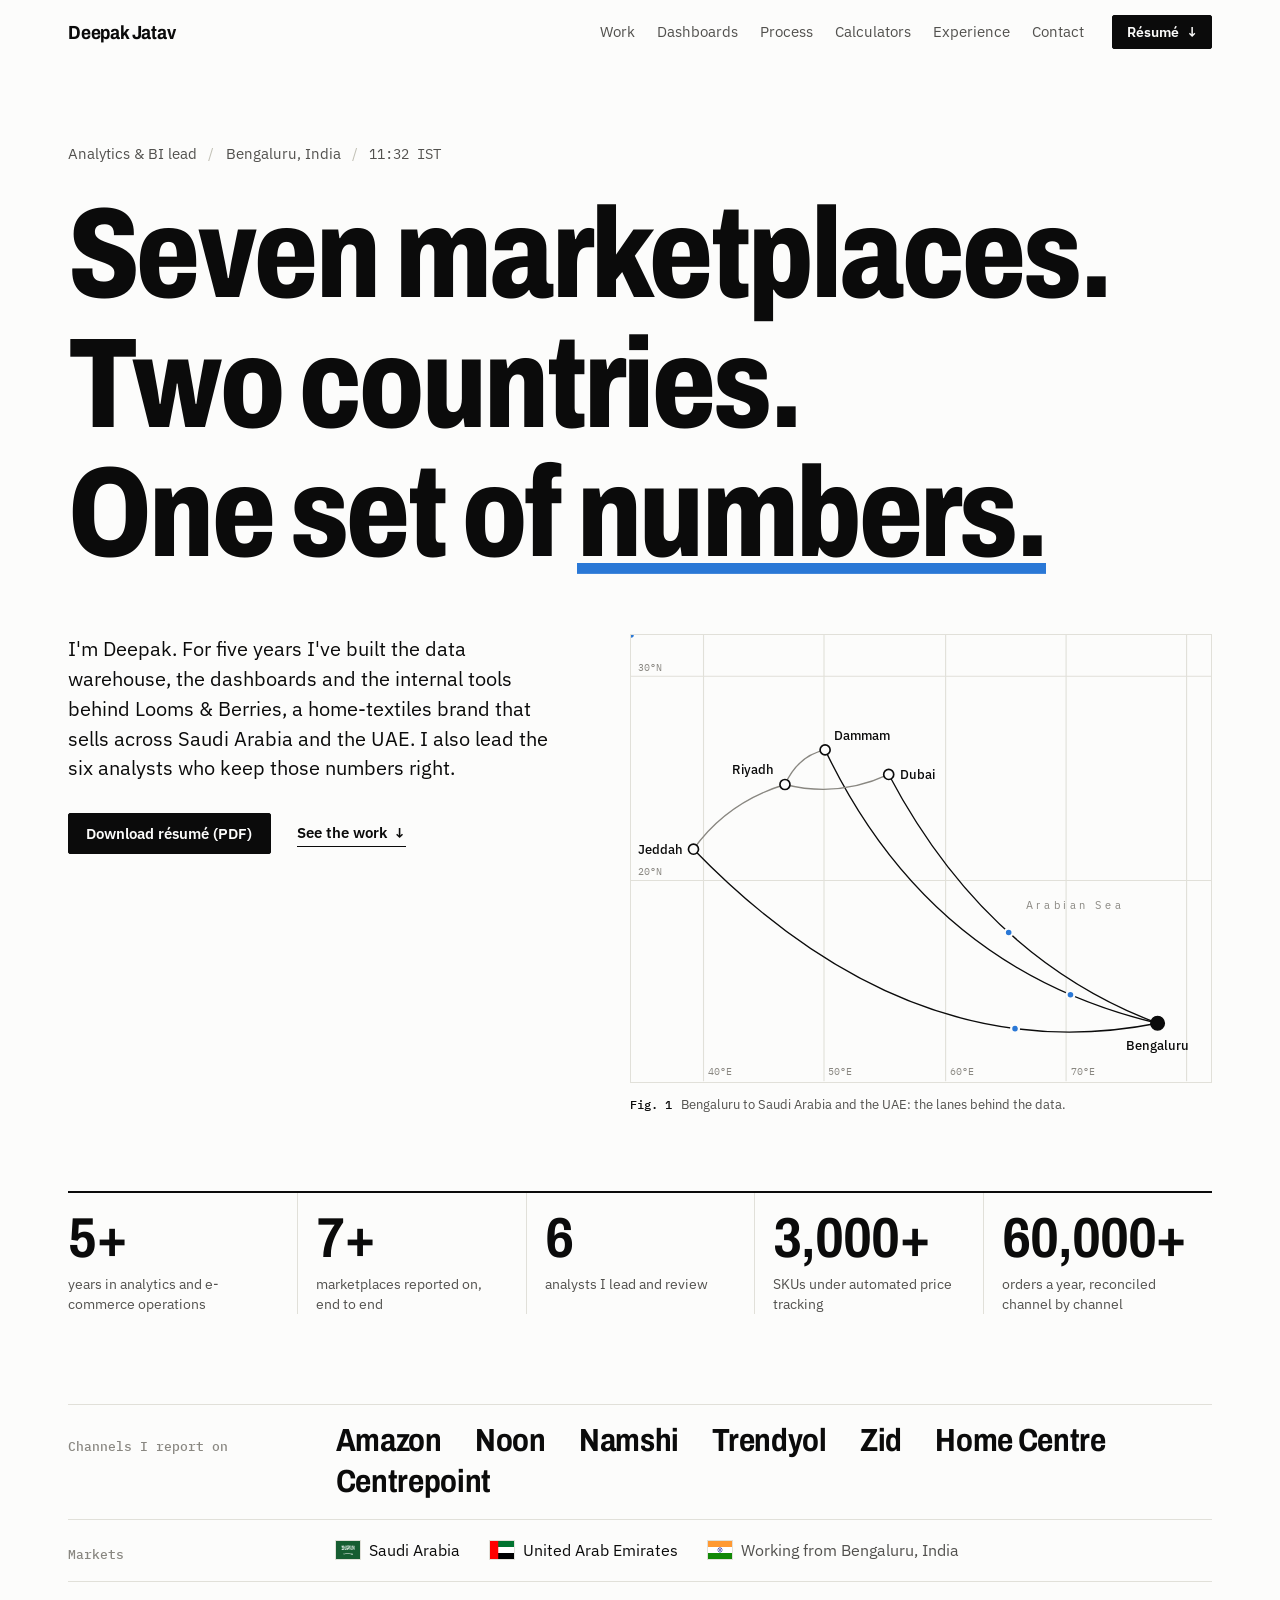
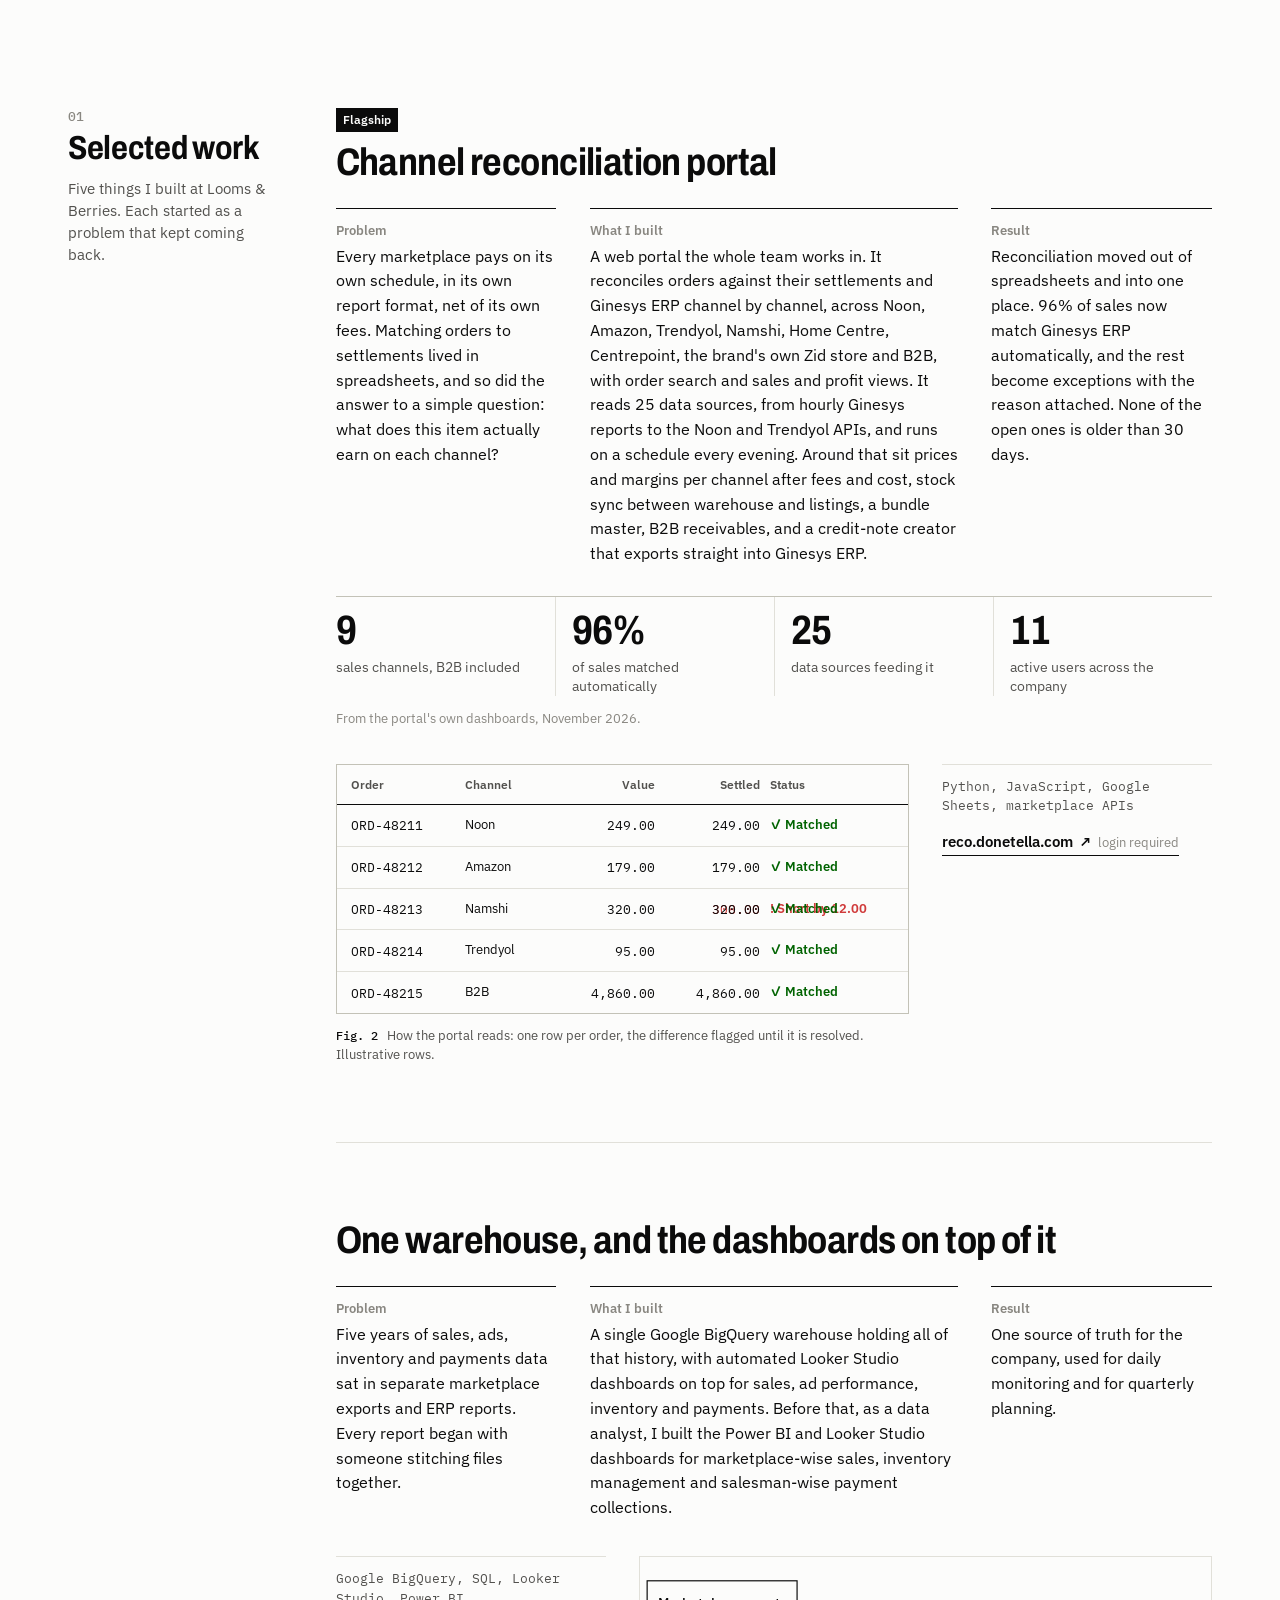
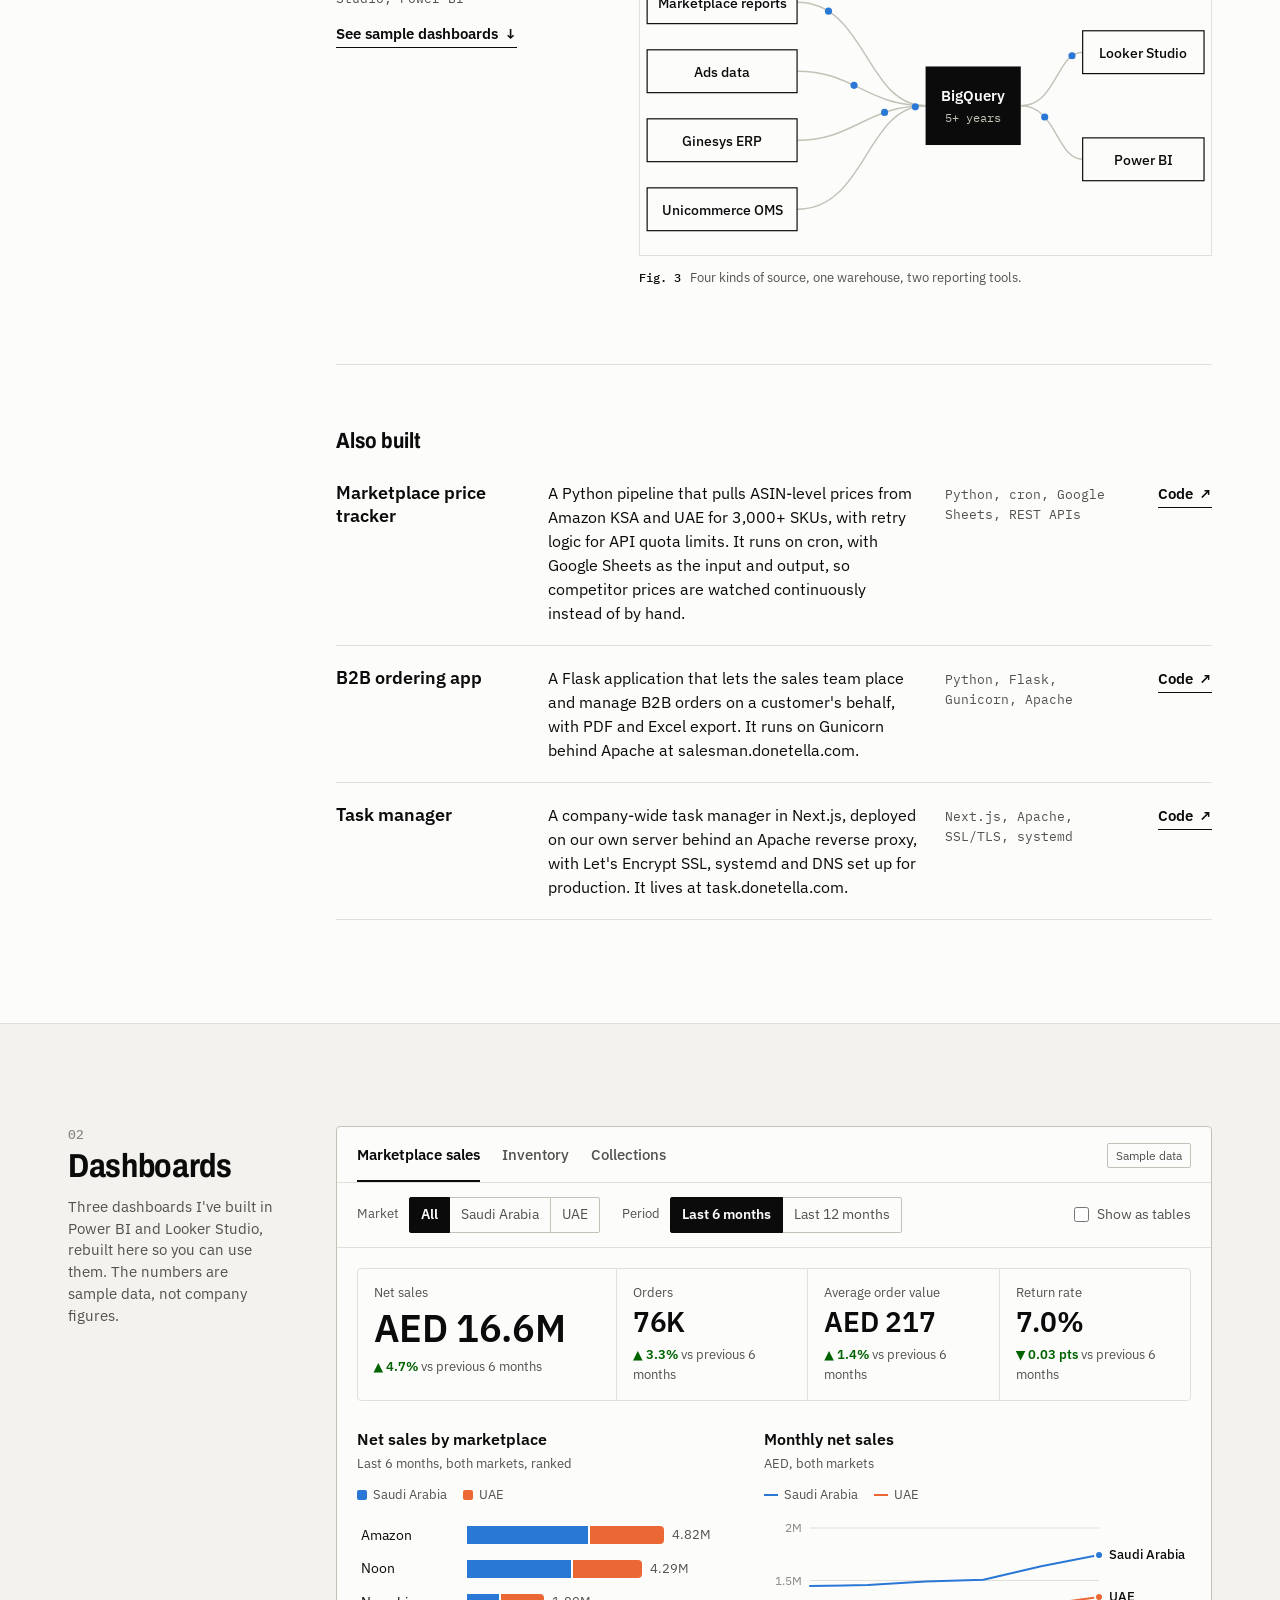
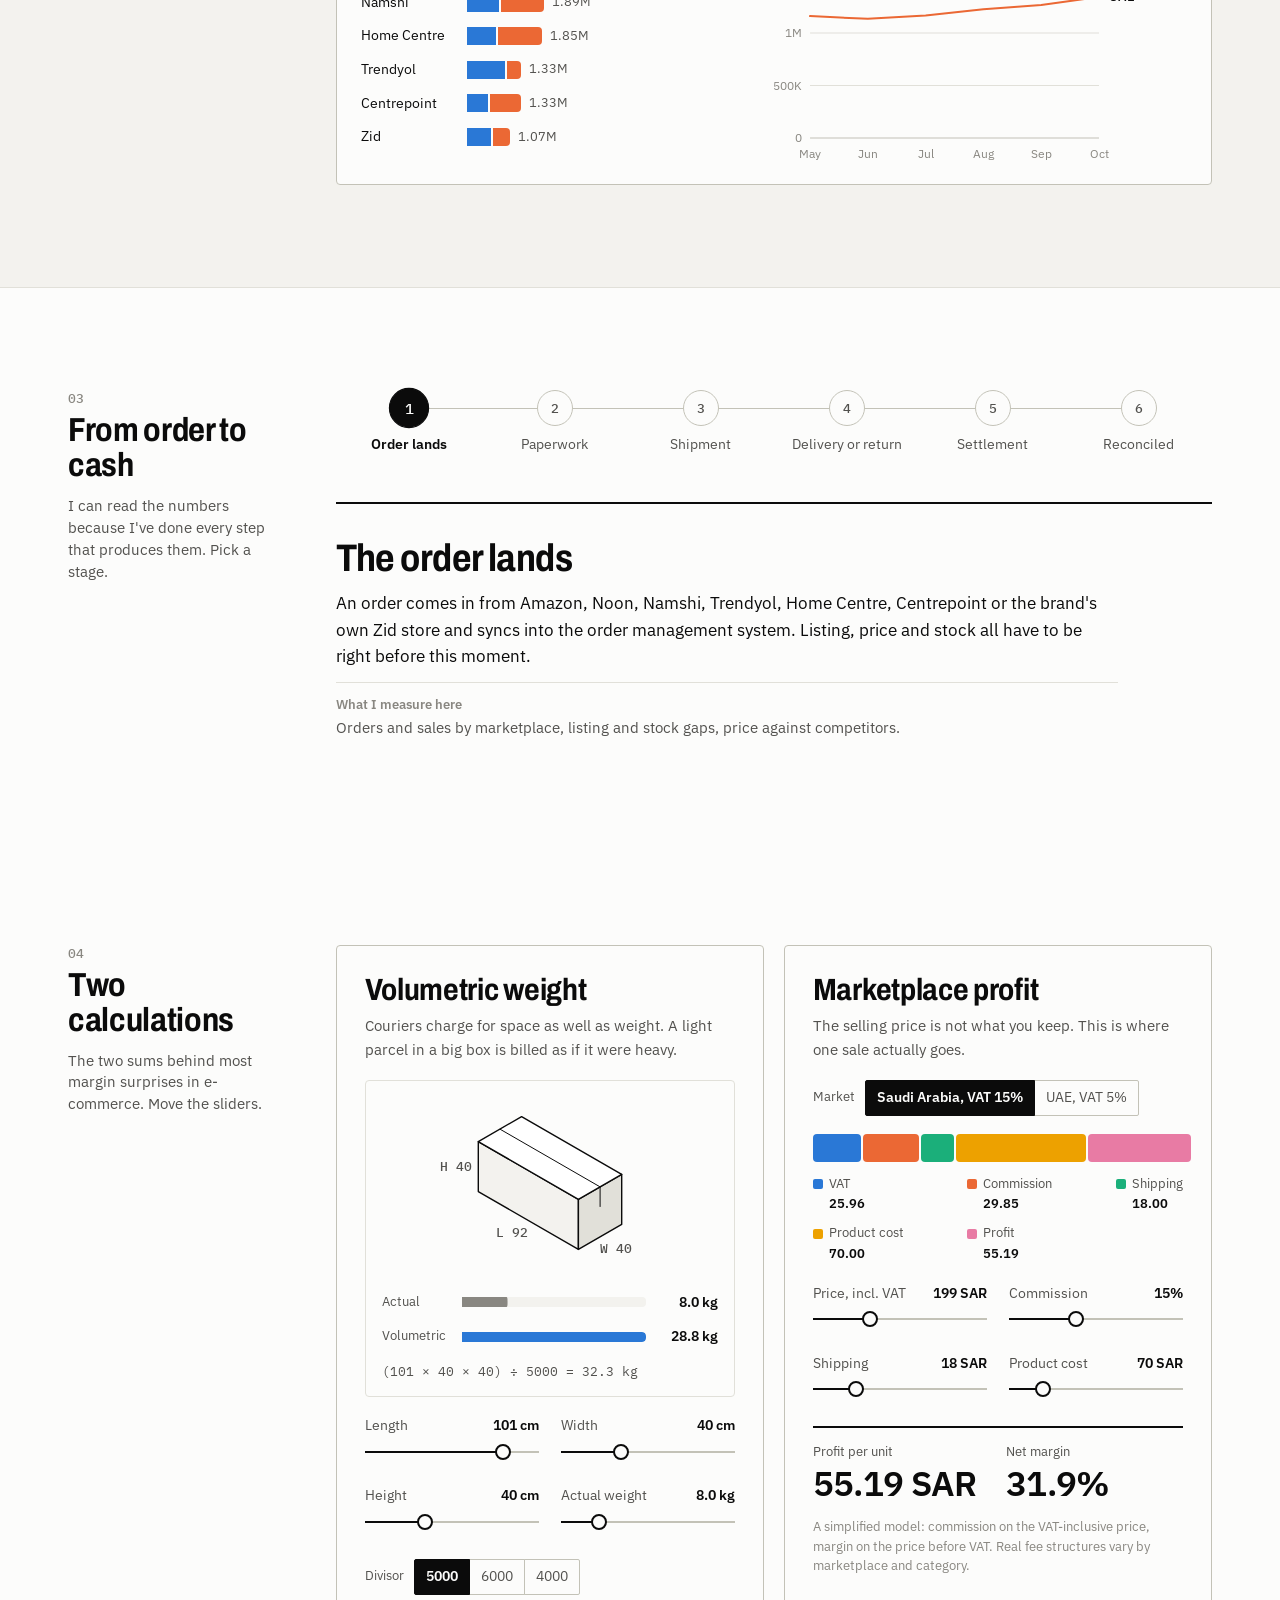
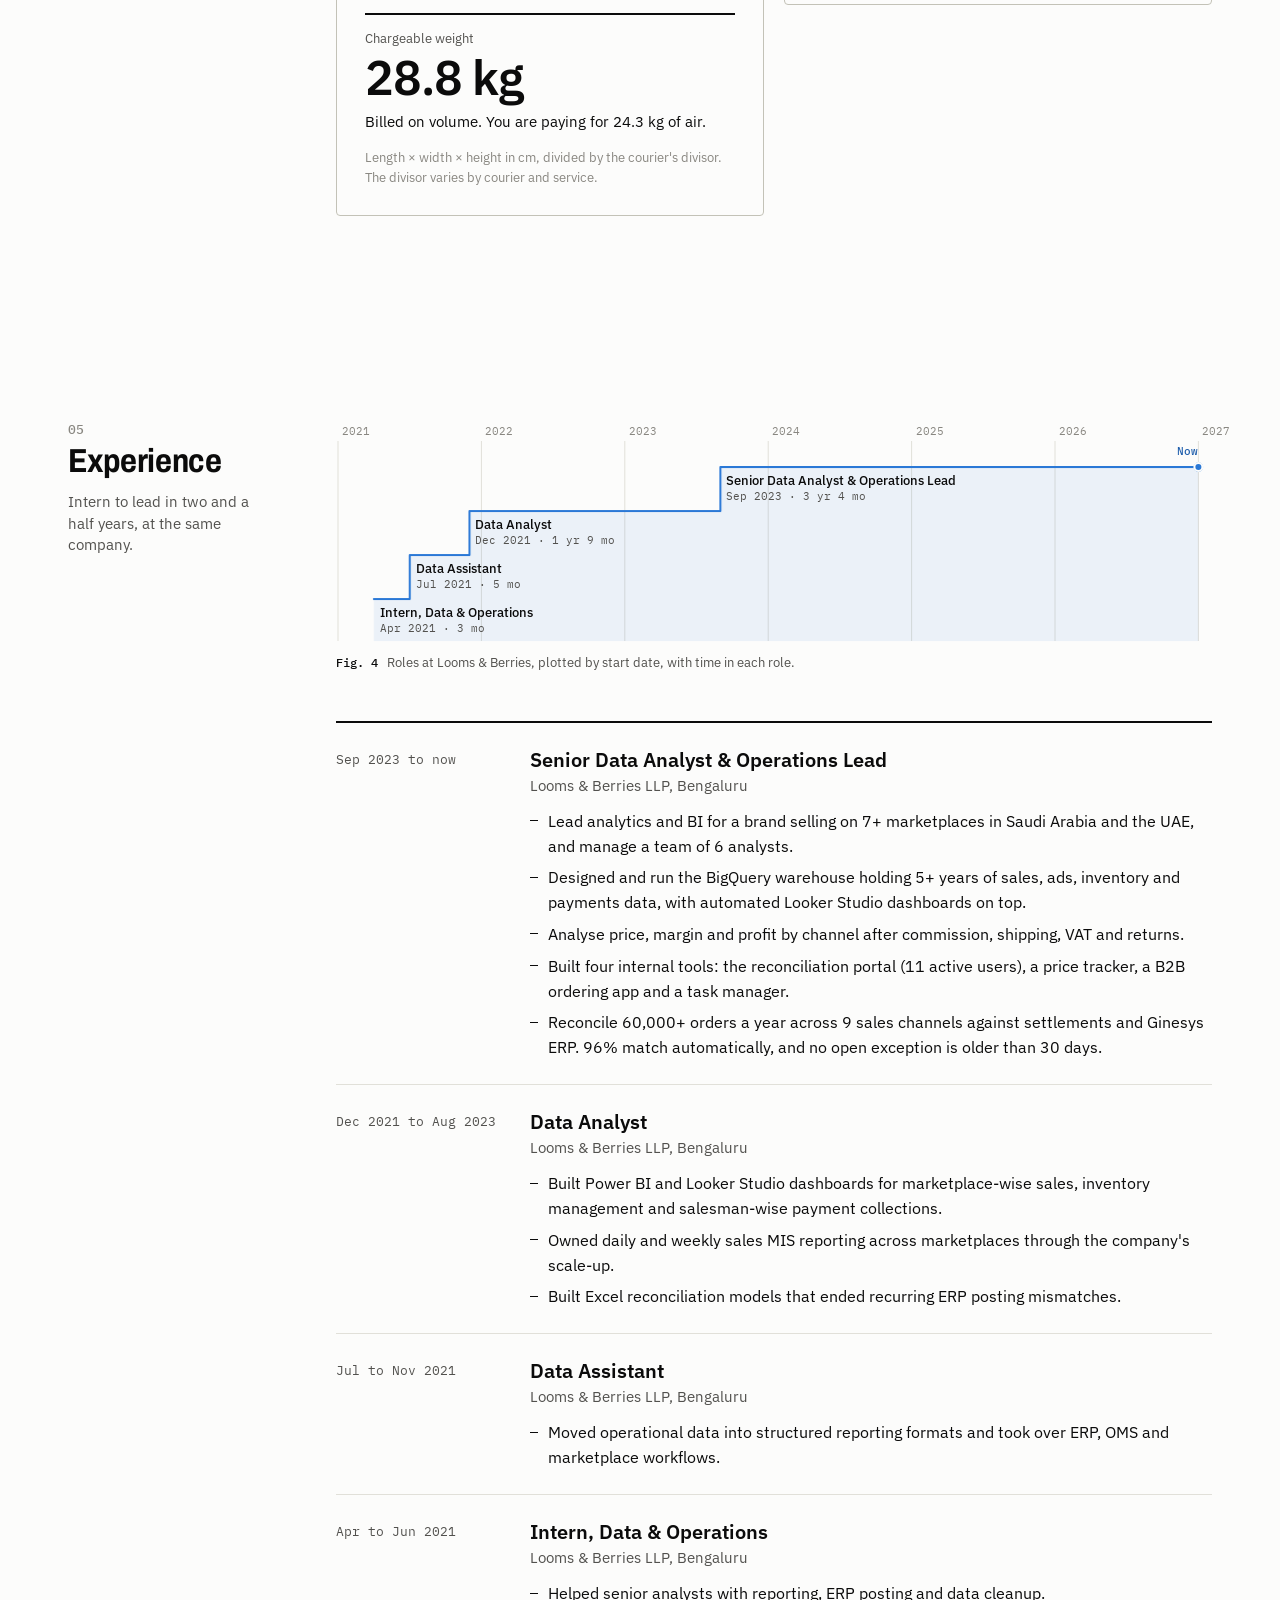
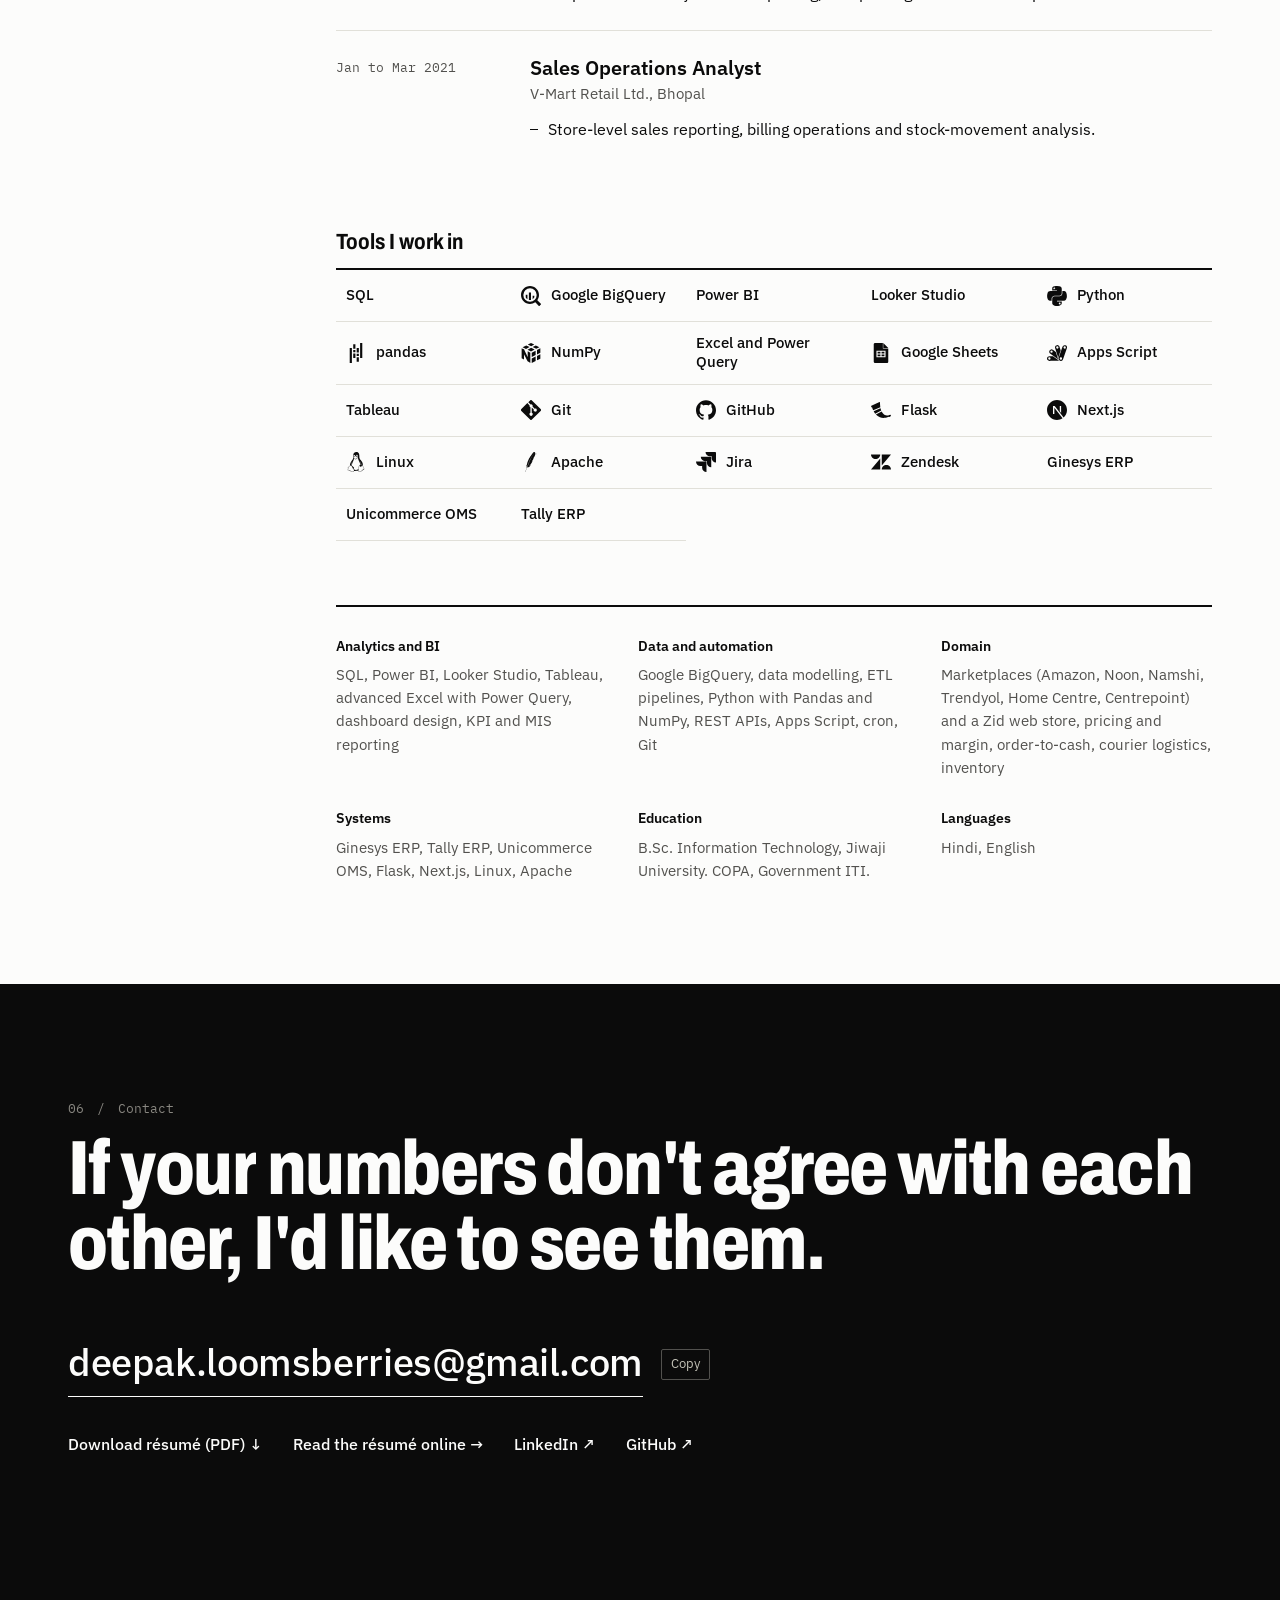
==== commit 2e042b21: "List the brand's own Zid store instead of Shopify The reconciliation portal shows the own website ru" ====
--- a/index.html
+++ b/index.html
@@ -24,7 +24,7 @@
 <link rel="preconnect" href="https://fonts.gstatic.com" crossorigin>
 <link href="https://fonts.googleapis.com/css2?family=Archivo:wdth,wght@62..125,100..900&family=IBM+Plex+Mono:wght@400;500&family=IBM+Plex+Sans:wght@400;500;600;700&display=swap" rel="stylesheet">
 <!-- ?v= must change on every publish: GitHub Pages lets browsers reuse files for 10 minutes -->
-<link rel="stylesheet" href="assets/css/style.css?v=2026-11-23.5">
+<link rel="stylesheet" href="assets/css/style.css?v=2026-11-23.6">
 <script>document.documentElement.classList.add('js');setTimeout(function(){document.documentElement.classList.add('ready')},2500);</script>
 
 <!-- ProfilePage tells search engines this page is about one person; keep facts in step with the visible page -->
@@ -38,13 +38,13 @@
     "@type": "Person",
     "name": "Deepak Jatav",
     "jobTitle": "Senior Data Analyst & Operations Lead",
-    "description": "Analytics and business intelligence lead for e-commerce marketplaces in Saudi Arabia and the UAE: data warehouse, dashboards and order-to-cash reconciliation for Amazon, Noon, Namshi, Trendyol, Shopify, Home Centre and Centrepoint.",
+    "description": "Analytics and business intelligence lead for e-commerce marketplaces in Saudi Arabia and the UAE: data warehouse, dashboards and order-to-cash reconciliation for Amazon, Noon, Namshi, Trendyol, Home Centre, Centrepoint and the brand's own Zid store.",
     "worksFor": { "@type": "Organization", "name": "Looms & Berries LLP" },
     "address": { "@type": "PostalAddress", "addressLocality": "Bengaluru", "addressRegion": "Karnataka", "addressCountry": "IN" },
     "alumniOf": { "@type": "CollegeOrUniversity", "name": "Jiwaji University" },
     "url": "https://deepakloomsberries.github.io/deepakjatav/",
     "sameAs": ["https://www.linkedin.com/in/deepakjatav", "https://github.com/deepakloomsberries"],
-    "knowsAbout": ["Business intelligence", "Data analytics", "E-commerce analytics", "Marketplace analytics", "Supply chain analytics", "Order-to-cash reconciliation", "SQL", "Python", "Google BigQuery", "Power BI", "Looker Studio", "Amazon marketplace", "Noon marketplace", "Namshi", "Trendyol", "Shopify", "Ginesys ERP", "Unicommerce"]
+    "knowsAbout": ["Business intelligence", "Data analytics", "E-commerce analytics", "Marketplace analytics", "Supply chain analytics", "Order-to-cash reconciliation", "SQL", "Python", "Google BigQuery", "Power BI", "Looker Studio", "Amazon marketplace", "Noon marketplace", "Namshi", "Trendyol", "Zid", "Ginesys ERP", "Unicommerce"]
   }
 }
 </script>
@@ -154,7 +154,7 @@
       <li>Noon</li>
       <li>Namshi</li>
       <li>Trendyol</li>
-      <li>Shopify</li>
+      <li>Zid</li>
       <li>Home Centre</li>
       <li>Centrepoint</li>
     </ul>
@@ -185,7 +185,7 @@
         <h3>Channel reconciliation portal</h3>
         <dl class="pso">
           <div><dt>Problem</dt><dd>Every marketplace pays on its own schedule, in its own report format, net of its own fees. Matching orders to settlements lived in spreadsheets, and so did the answer to a simple question: what does this item actually earn on each channel?</dd></div>
-          <div><dt>What I built</dt><dd>A web portal the whole team works in. It reconciles orders against their settlements and Ginesys ERP channel by channel, across Noon, Amazon, Trendyol, Namshi, Home Centre, Centrepoint, the brand's own website and B2B, with order search and sales and profit views. It reads 25 data sources, from hourly Ginesys reports to the Noon and Trendyol APIs, and runs on a schedule every evening. Around that sit prices and margins per channel after fees and cost, stock sync between warehouse and listings, a bundle master, B2B receivables, and a credit-note creator that exports straight into Ginesys ERP.</dd></div>
+          <div><dt>What I built</dt><dd>A web portal the whole team works in. It reconciles orders against their settlements and Ginesys ERP channel by channel, across Noon, Amazon, Trendyol, Namshi, Home Centre, Centrepoint, the brand's own Zid store and B2B, with order search and sales and profit views. It reads 25 data sources, from hourly Ginesys reports to the Noon and Trendyol APIs, and runs on a schedule every evening. Around that sit prices and margins per channel after fees and cost, stock sync between warehouse and listings, a bundle master, B2B receivables, and a credit-note creator that exports straight into Ginesys ERP.</dd></div>
           <div><dt>Result</dt><dd>Reconciliation moved out of spreadsheets and into one place. 96% of sales now match Ginesys ERP automatically, and the rest become exceptions with the reason attached. None of the open ones is older than 30 days.</dd></div>
         </dl>
         <div class="case-nums">
@@ -354,7 +354,7 @@
       <div class="flow-panels">
         <article class="flow-panel is-on" data-panel="0">
           <h3>The order lands</h3>
-          <p>An order comes in from Amazon, Noon, Namshi, Trendyol, Shopify, Home Centre or Centrepoint and syncs into the order management system. Listing, price and stock all have to be right before this moment.</p>
+          <p>An order comes in from Amazon, Noon, Namshi, Trendyol, Home Centre, Centrepoint or the brand's own Zid store and syncs into the order management system. Listing, price and stock all have to be right before this moment.</p>
           <p class="flow-data"><b>What I measure here</b> Orders and sales by marketplace, listing and stock gaps, price against competitors.</p>
         </article>
         <article class="flow-panel" data-panel="1">
@@ -576,7 +576,7 @@
       </div>
       <div>
         <h3>Domain</h3>
-        <p>Marketplaces (Amazon, Noon, Namshi, Trendyol, Shopify, Home Centre, Centrepoint), pricing and margin, order-to-cash, courier logistics, inventory</p>
+        <p>Marketplaces (Amazon, Noon, Namshi, Trendyol, Home Centre, Centrepoint) and a Zid web store, pricing and margin, order-to-cash, courier logistics, inventory</p>
       </div>
       <div>
         <h3>Systems</h3>
@@ -624,6 +624,6 @@
 
 <div class="toast" id="toast" role="status" aria-live="polite"></div>
 
-<script src="assets/js/main.js?v=2026-11-23.5" defer></script>
+<script src="assets/js/main.js?v=2026-11-23.6" defer></script>
 </body>
 </html>
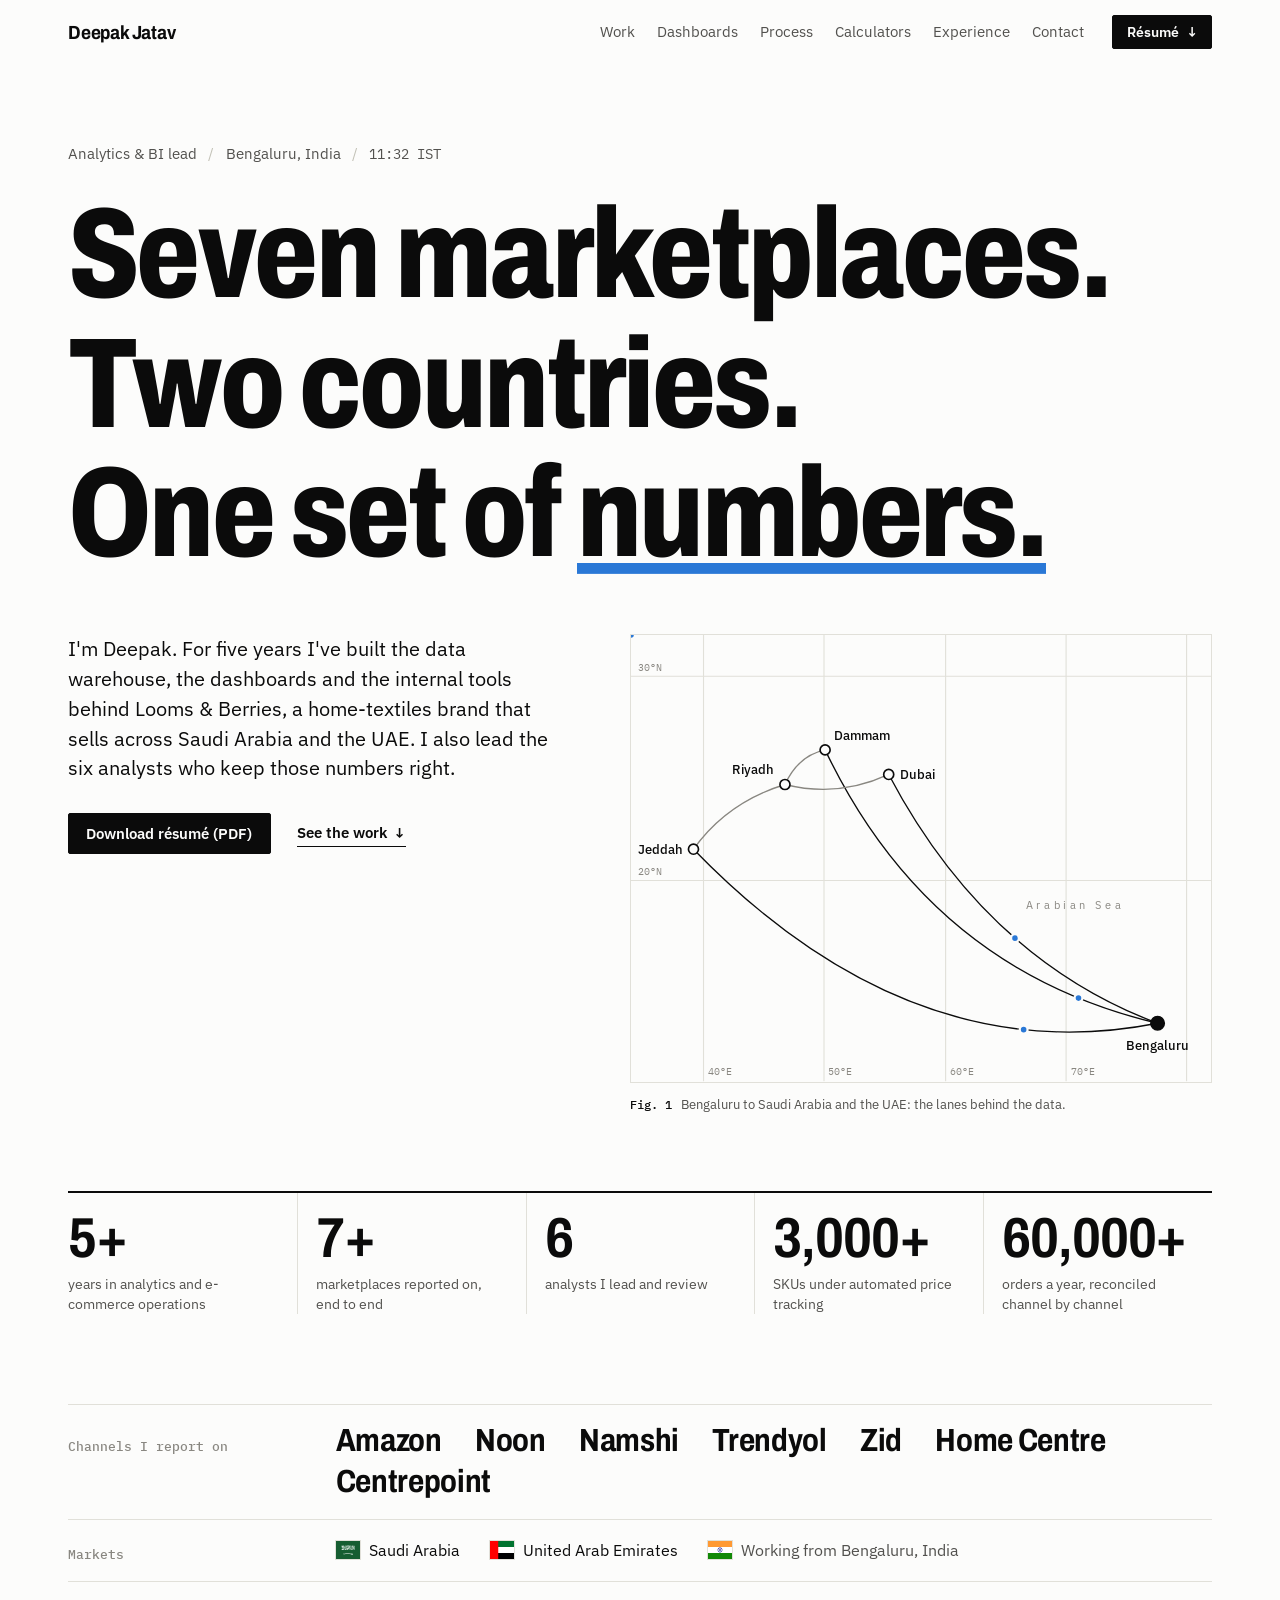
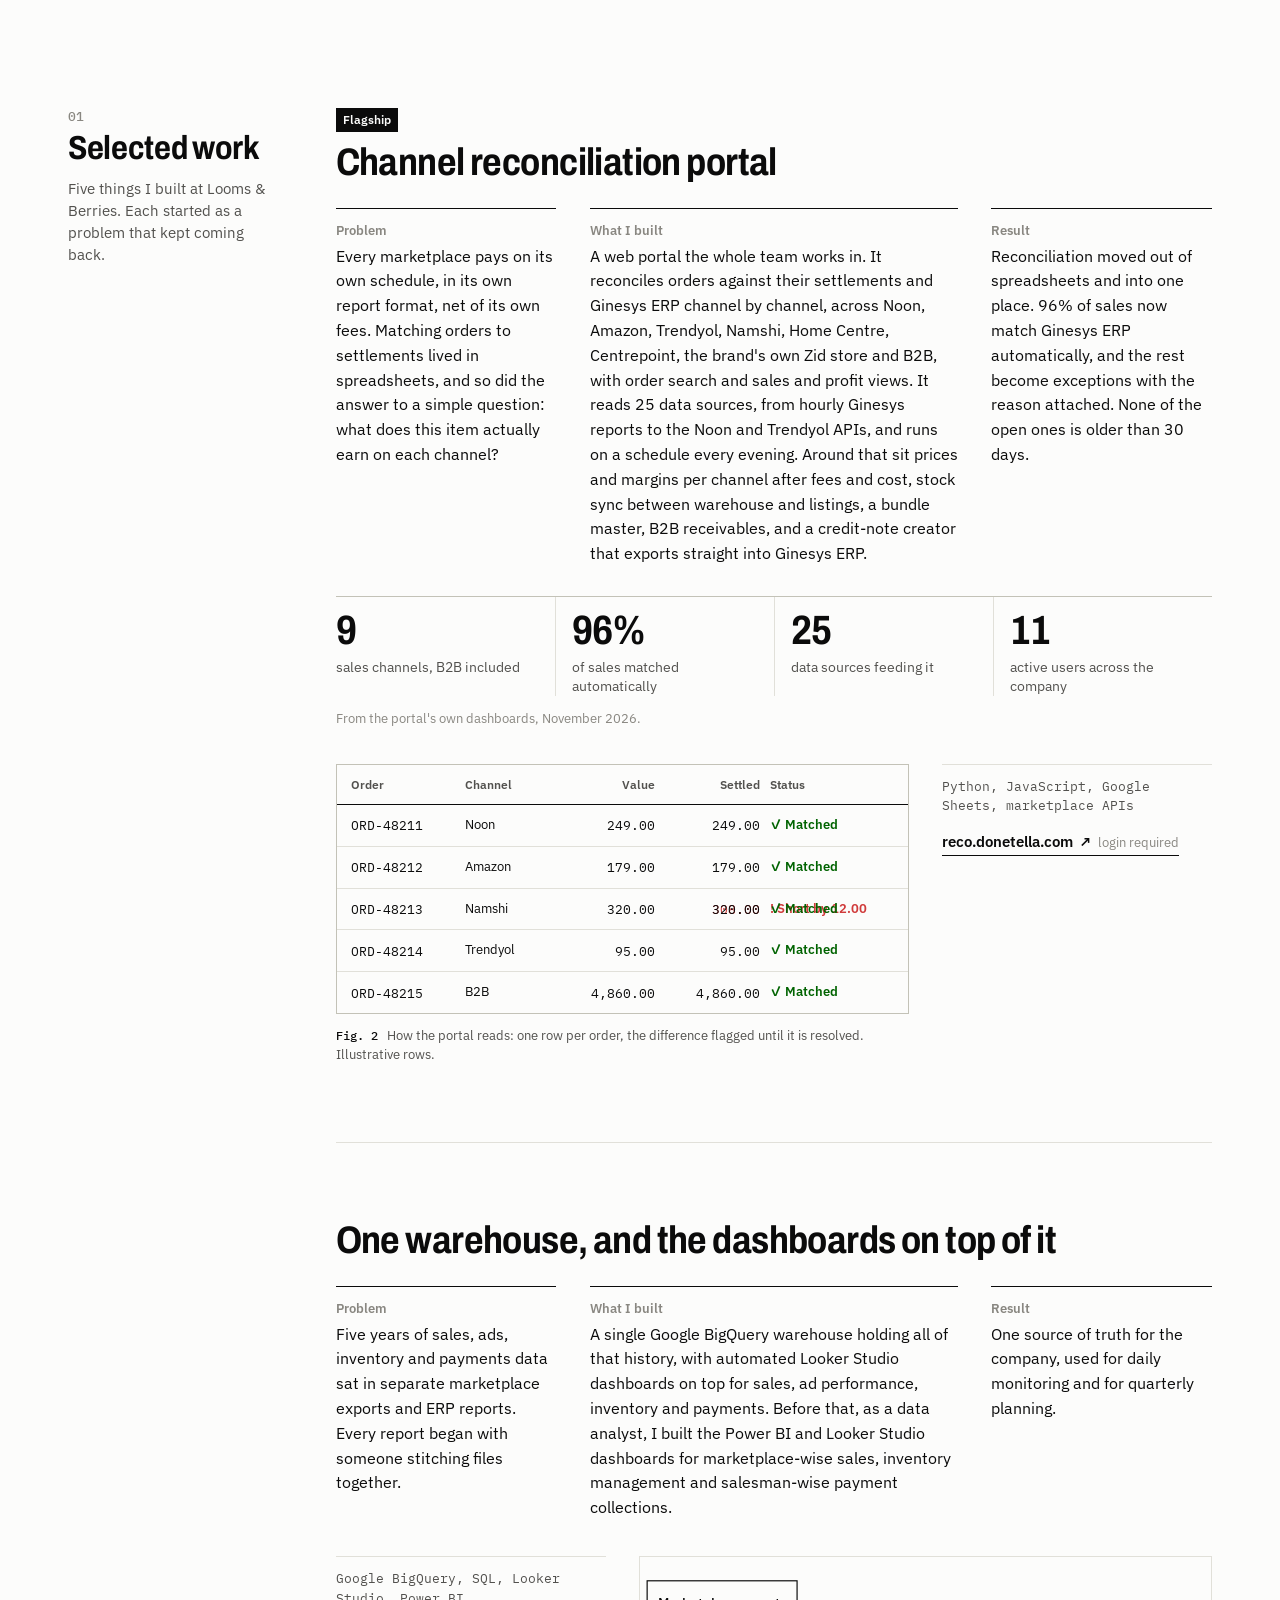
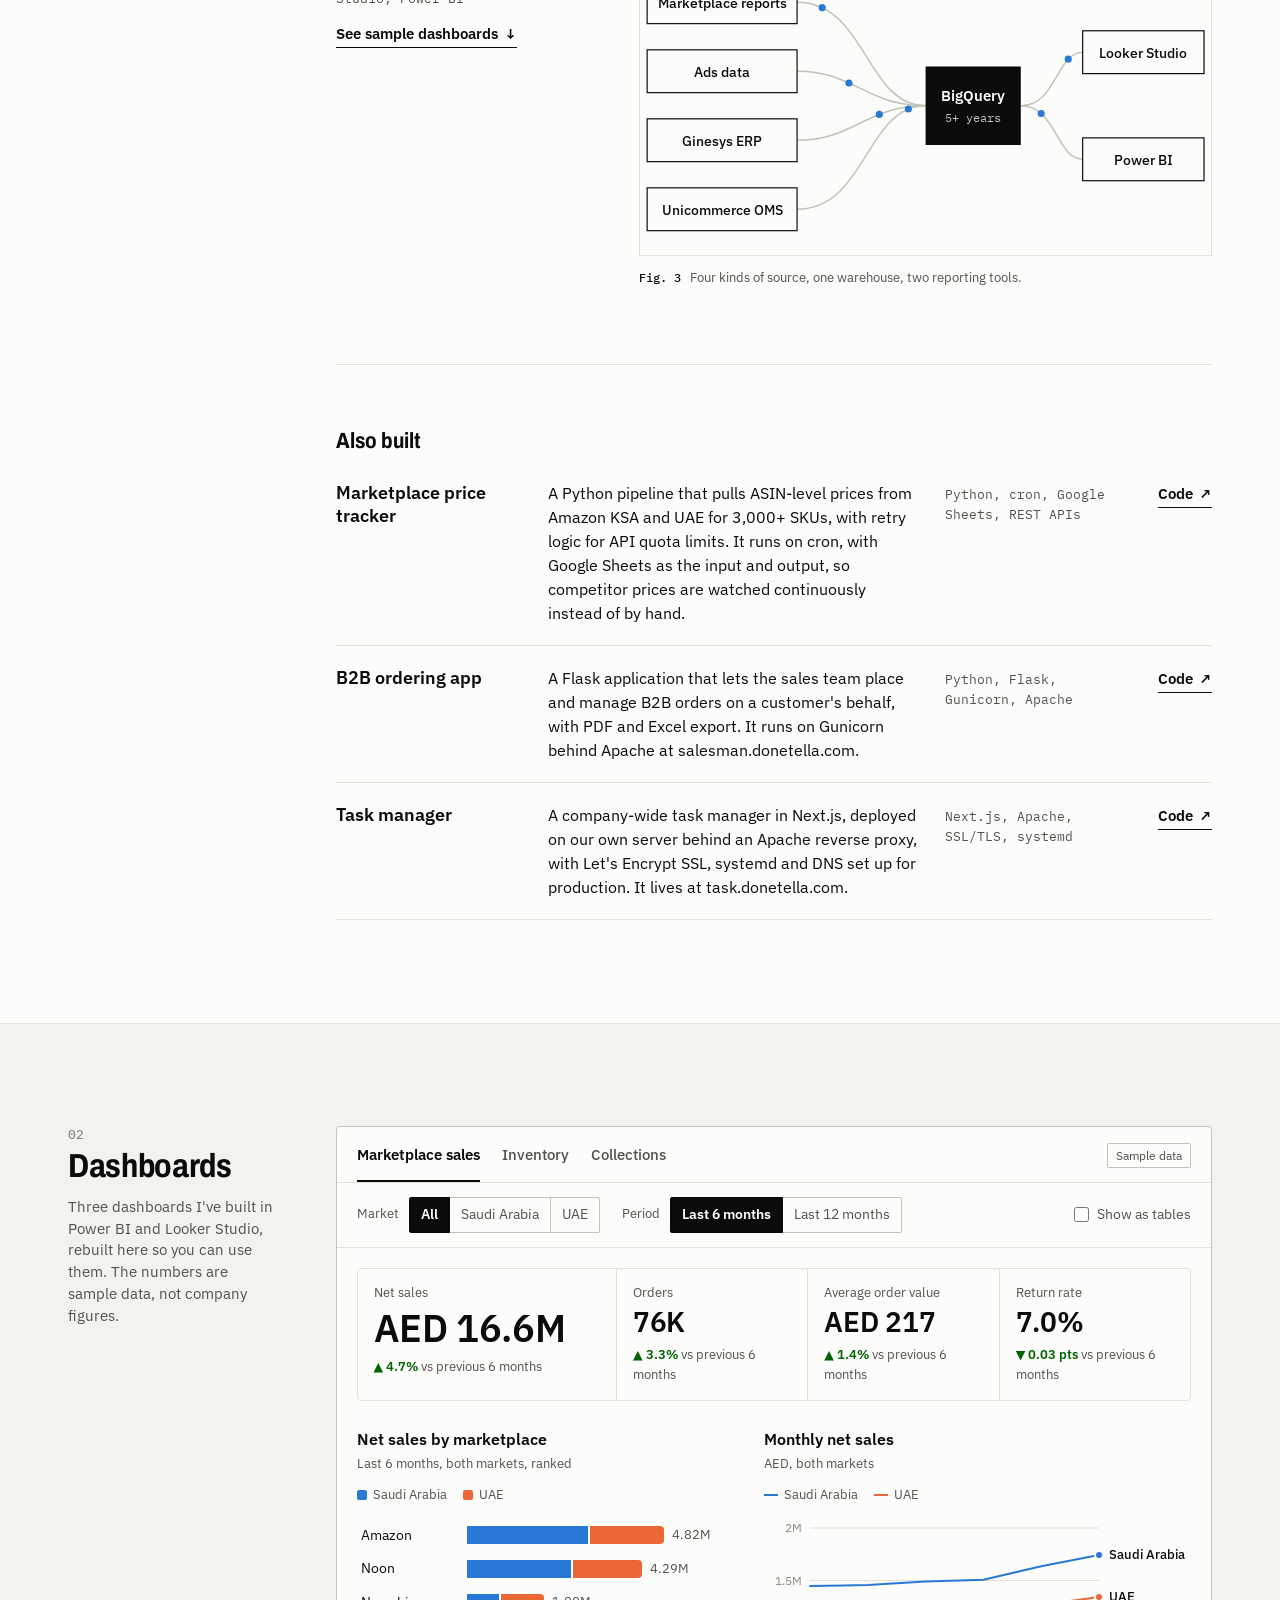
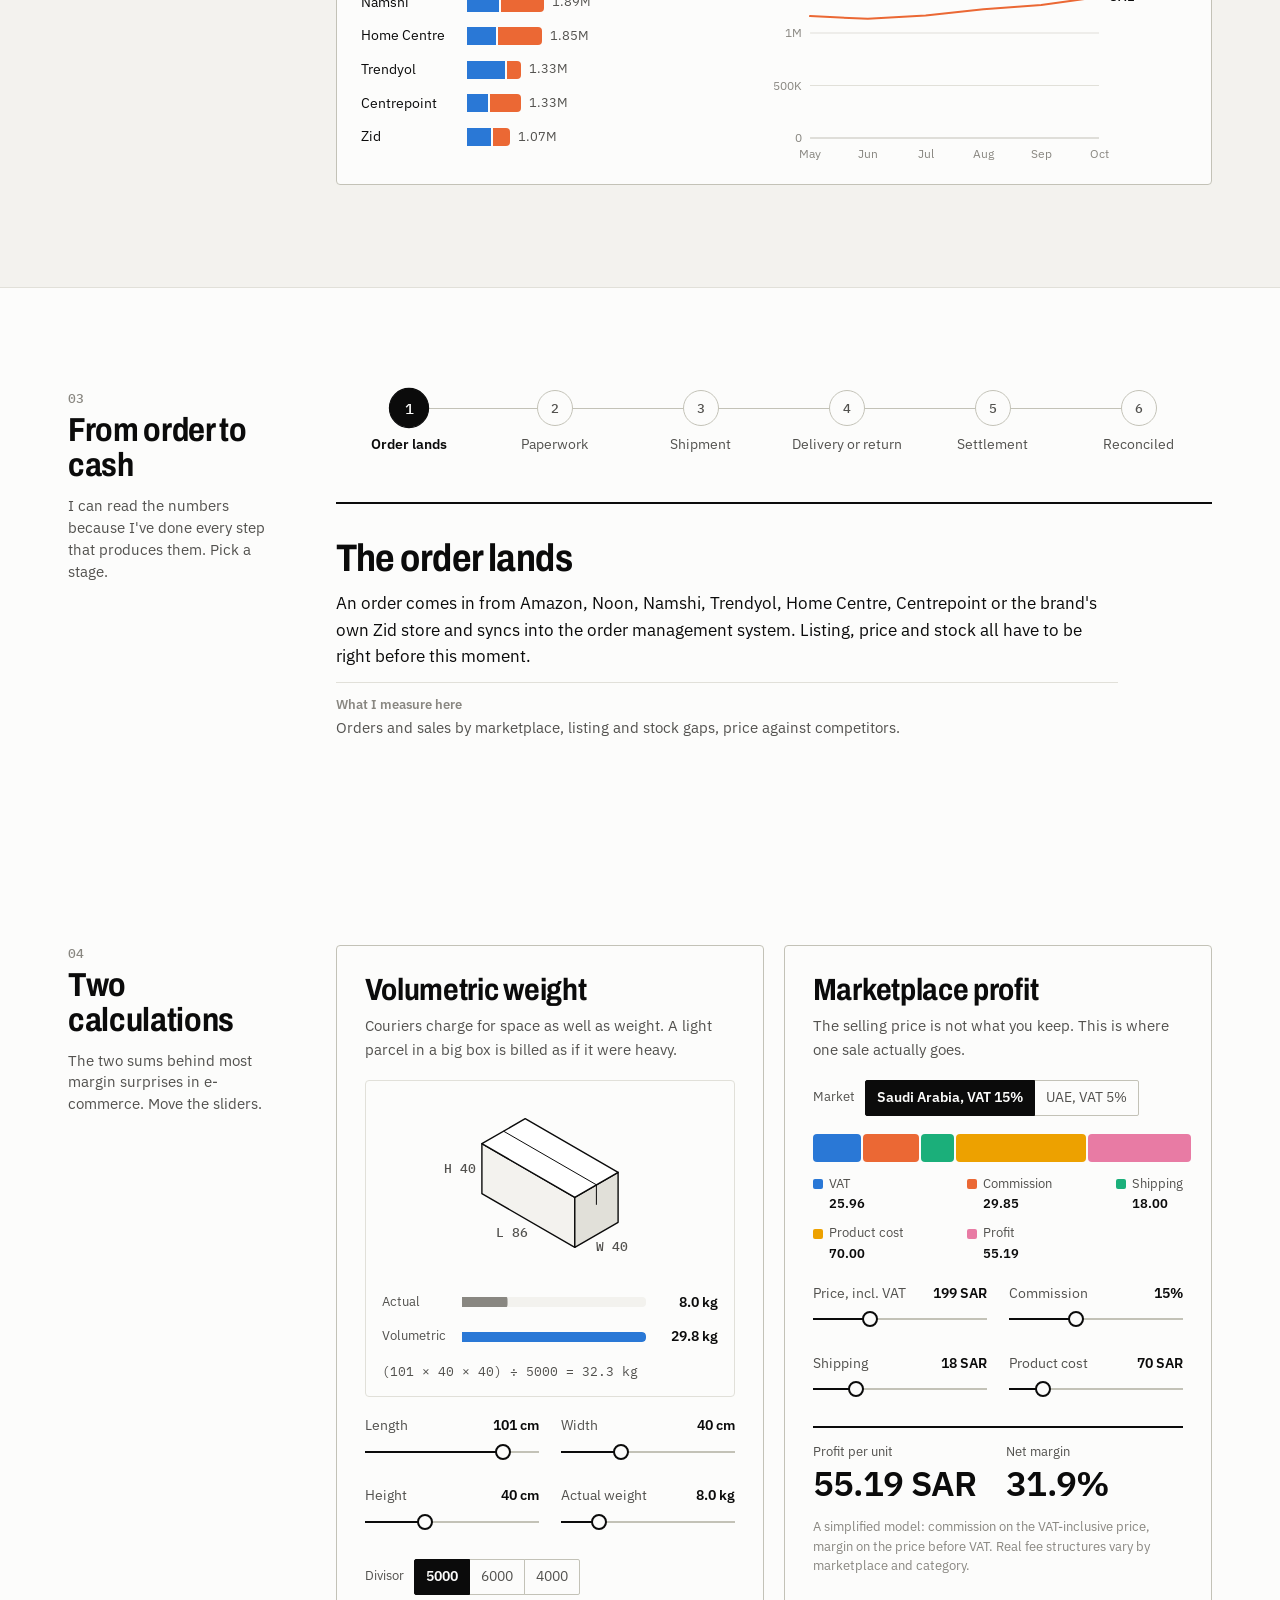
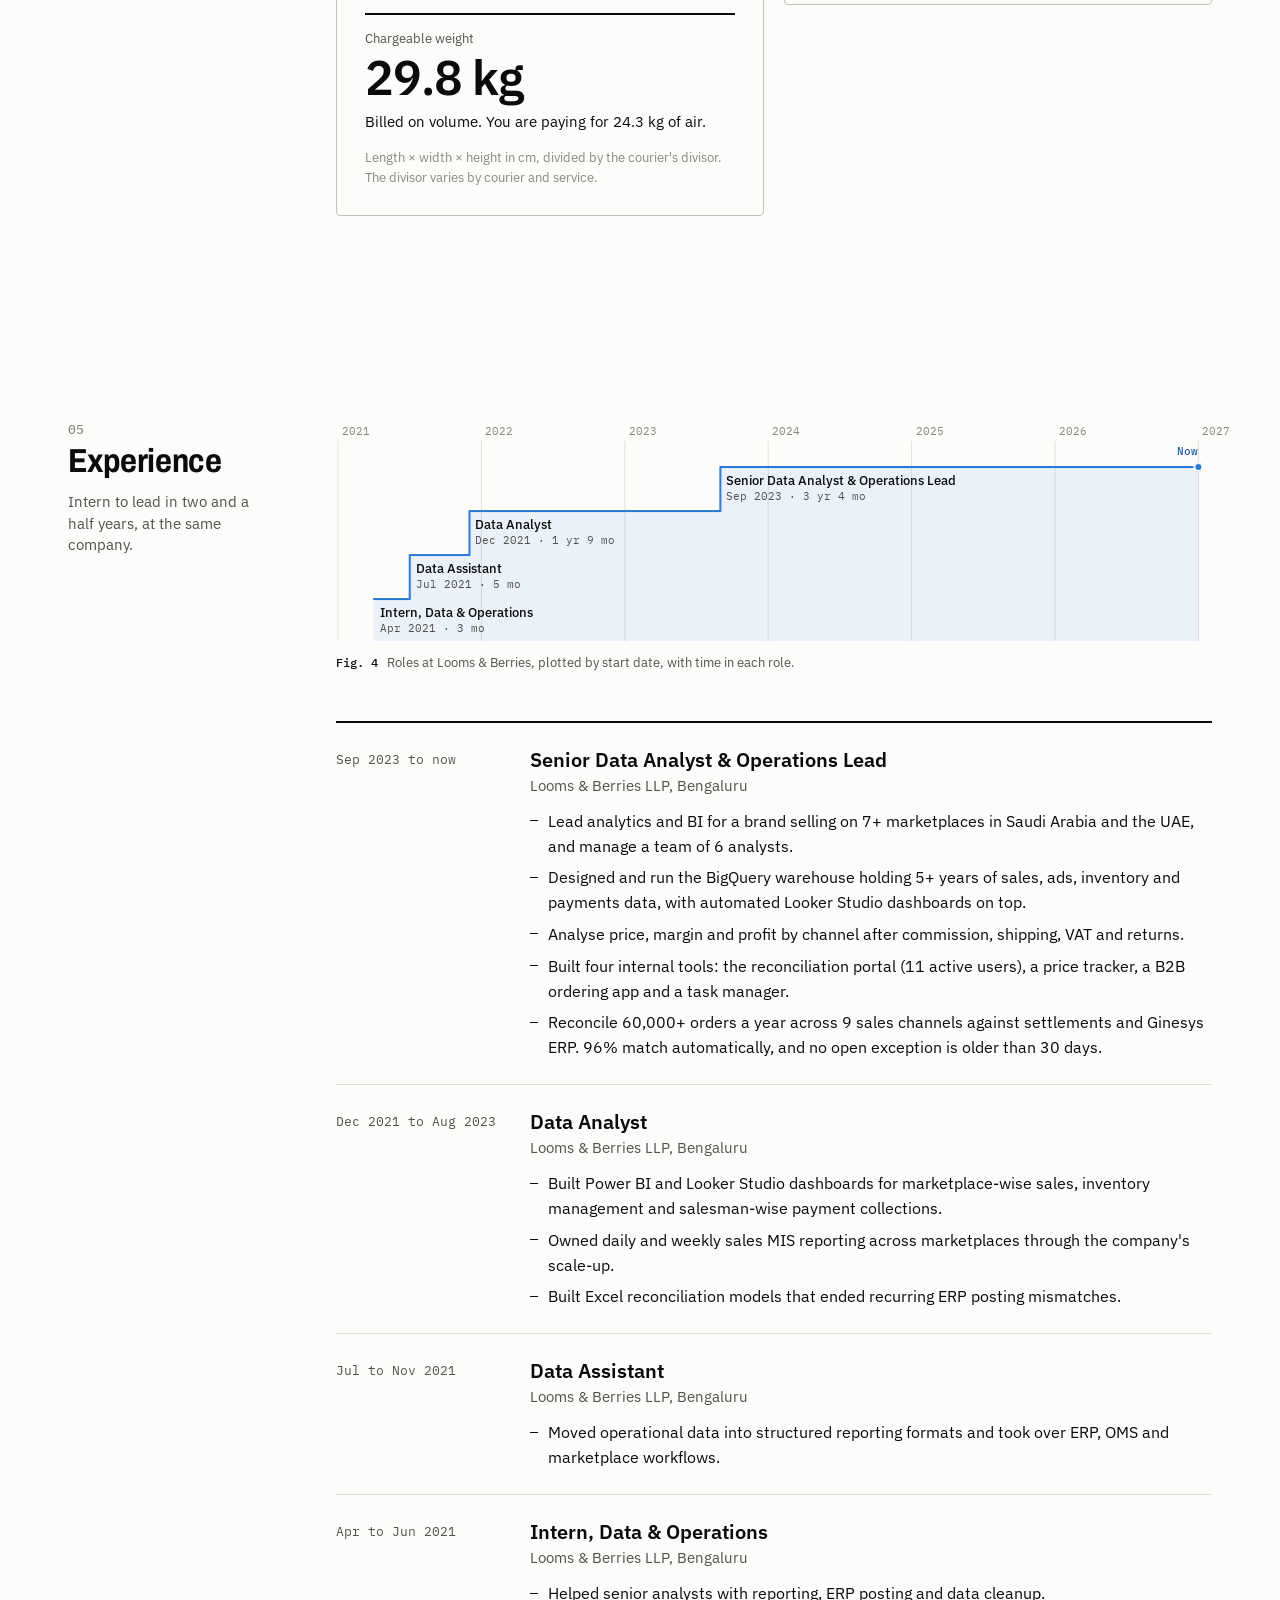
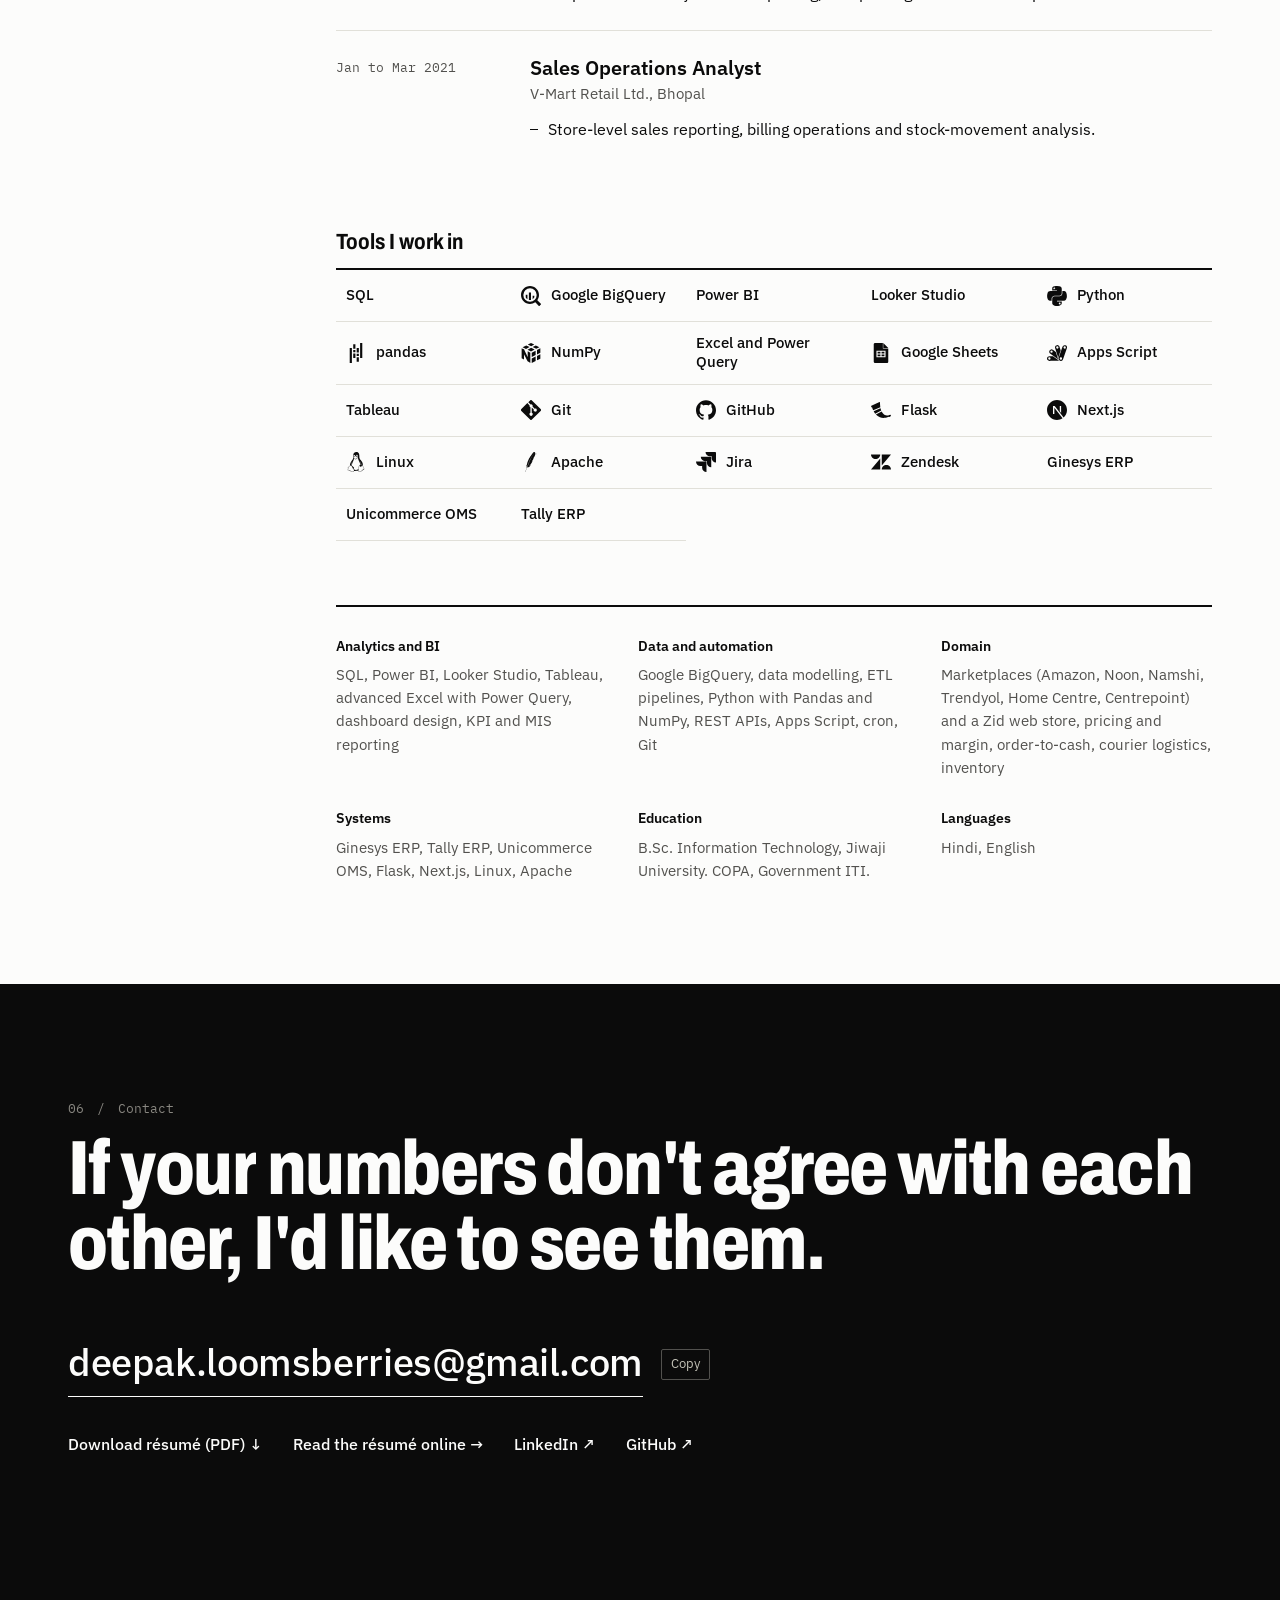
==== commit 52d95fd4: "Serve the site on deepakjatav.com Add the CNAME file for GitHub Pages and move canonical, Open Graph" ====
--- a/index.html
+++ b/index.html
@@ -7,7 +7,7 @@
 <meta name="description" content="Deepak Jatav, analytics and BI lead in Bengaluru: BigQuery warehouse, dashboards and reconciliation for 60,000+ orders a year on Amazon, Noon, Namshi and Trendyol in Saudi Arabia and the UAE.">
 <meta name="author" content="Deepak Jatav">
 <meta name="theme-color" content="#fcfcfb">
-<link rel="canonical" href="https://deepakloomsberries.github.io/deepakjatav/">
+<link rel="canonical" href="https://deepakjatav.com/">
 
 <meta property="og:type" content="profile">
 <meta property="og:site_name" content="Deepak Jatav">
@@ -15,8 +15,8 @@
 <meta property="profile:last_name" content="Jatav">
 <meta property="og:title" content="Deepak Jatav | E-commerce Analytics &amp; BI Lead">
 <meta property="og:description" content="Seven marketplaces. Two countries. One set of numbers.">
-<meta property="og:url" content="https://deepakloomsberries.github.io/deepakjatav/">
-<meta property="og:image" content="https://deepakloomsberries.github.io/deepakjatav/assets/og-image.png">
+<meta property="og:url" content="https://deepakjatav.com/">
+<meta property="og:image" content="https://deepakjatav.com/assets/og-image.png">
 <meta name="twitter:card" content="summary_large_image">
 
 <link rel="icon" href="assets/favicon.svg" type="image/svg+xml">
@@ -32,7 +32,7 @@
 {
   "@context": "https://schema.org",
   "@type": "ProfilePage",
-  "url": "https://deepakloomsberries.github.io/deepakjatav/",
+  "url": "https://deepakjatav.com/",
   "dateModified": "2026-11-23",
   "mainEntity": {
     "@type": "Person",
@@ -42,7 +42,7 @@
     "worksFor": { "@type": "Organization", "name": "Looms & Berries LLP" },
     "address": { "@type": "PostalAddress", "addressLocality": "Bengaluru", "addressRegion": "Karnataka", "addressCountry": "IN" },
     "alumniOf": { "@type": "CollegeOrUniversity", "name": "Jiwaji University" },
-    "url": "https://deepakloomsberries.github.io/deepakjatav/",
+    "url": "https://deepakjatav.com/",
     "sameAs": ["https://www.linkedin.com/in/deepakjatav", "https://github.com/deepakloomsberries"],
     "knowsAbout": ["Business intelligence", "Data analytics", "E-commerce analytics", "Marketplace analytics", "Supply chain analytics", "Order-to-cash reconciliation", "SQL", "Python", "Google BigQuery", "Power BI", "Looker Studio", "Amazon marketplace", "Noon marketplace", "Namshi", "Trendyol", "Zid", "Ginesys ERP", "Unicommerce"]
   }
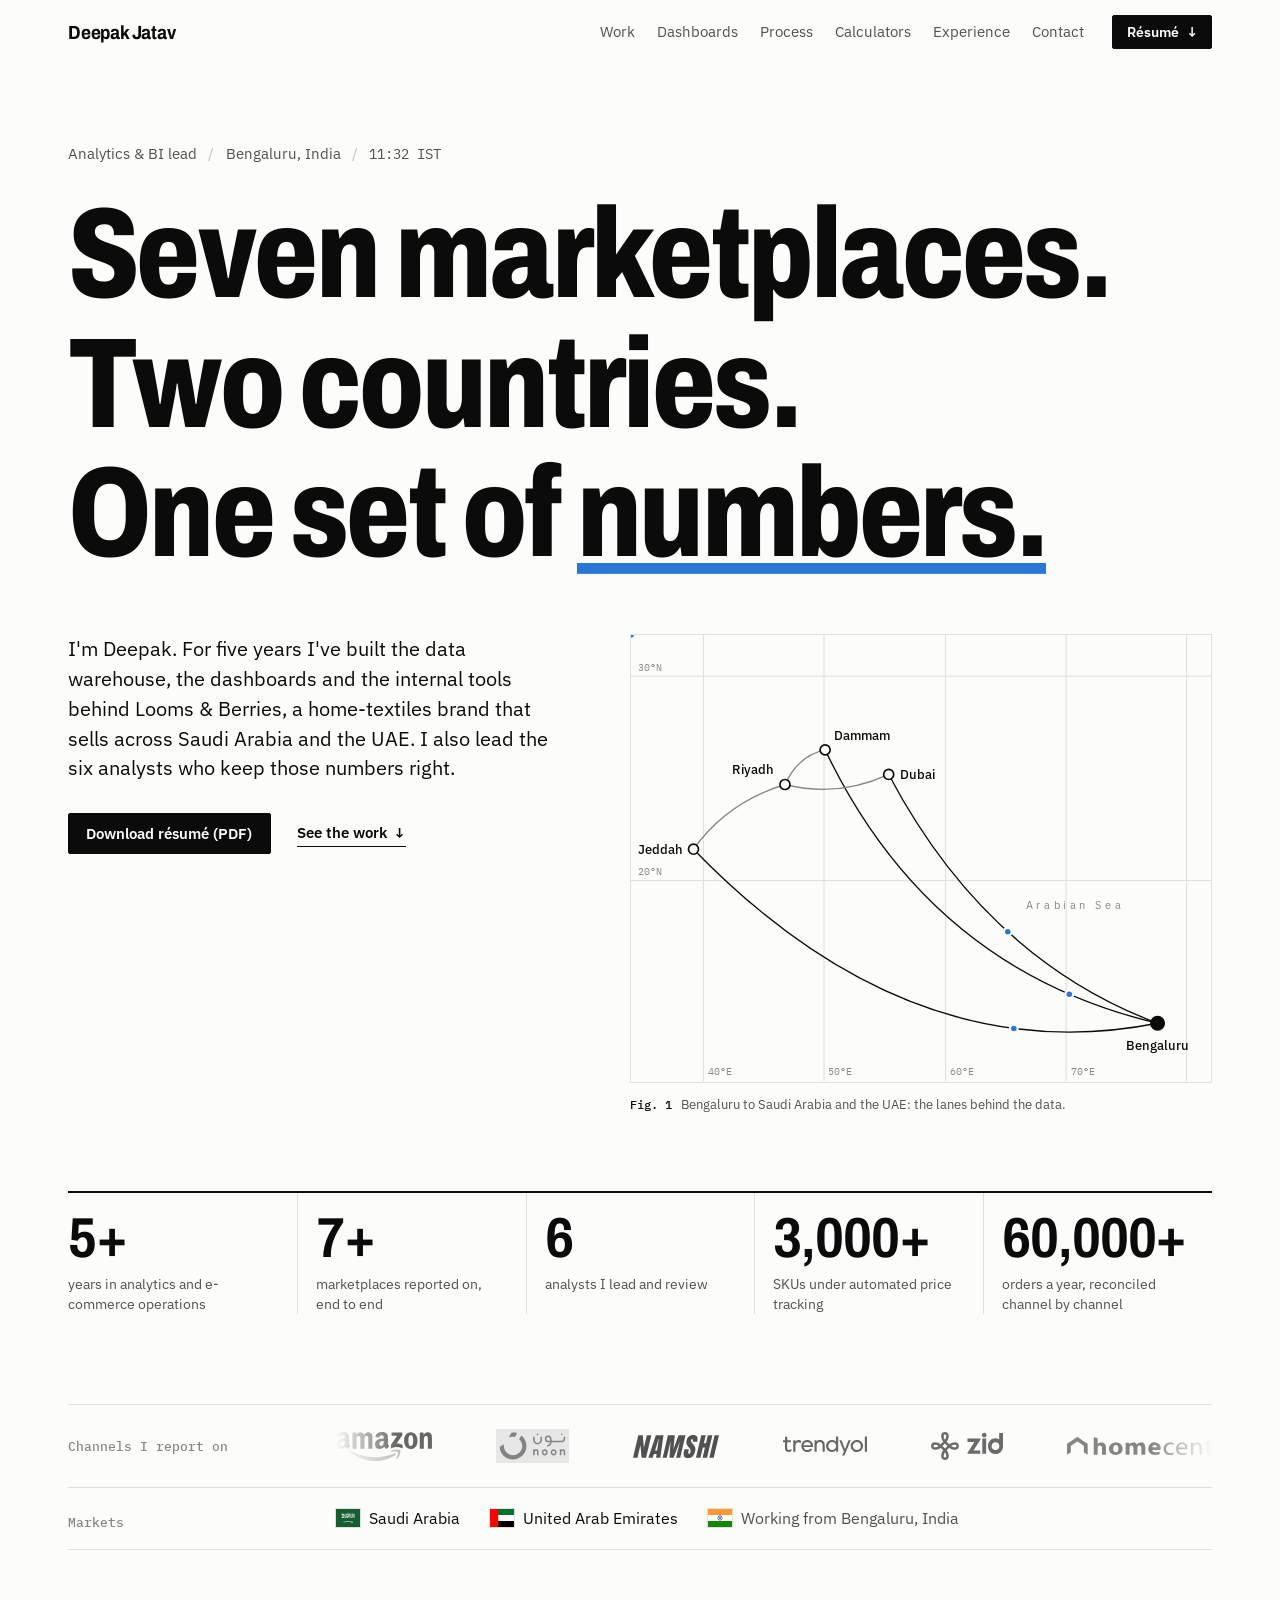
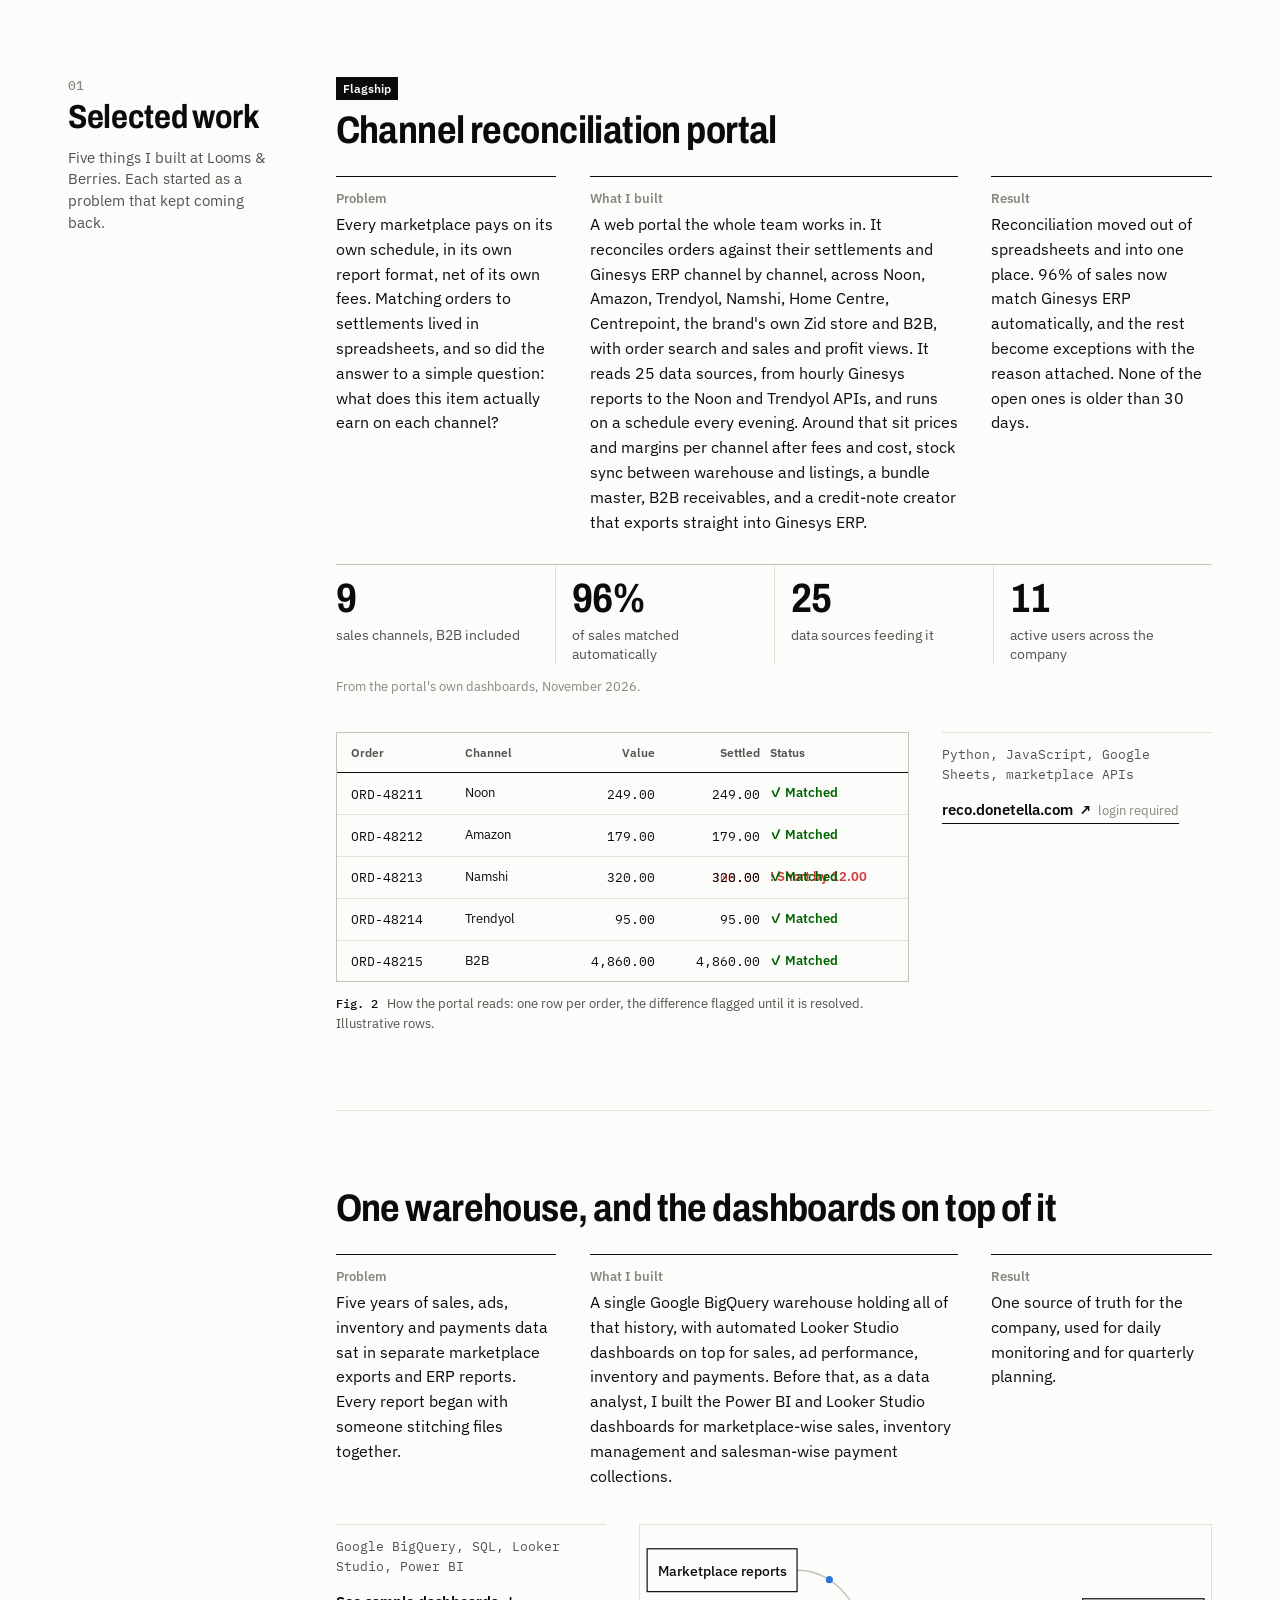
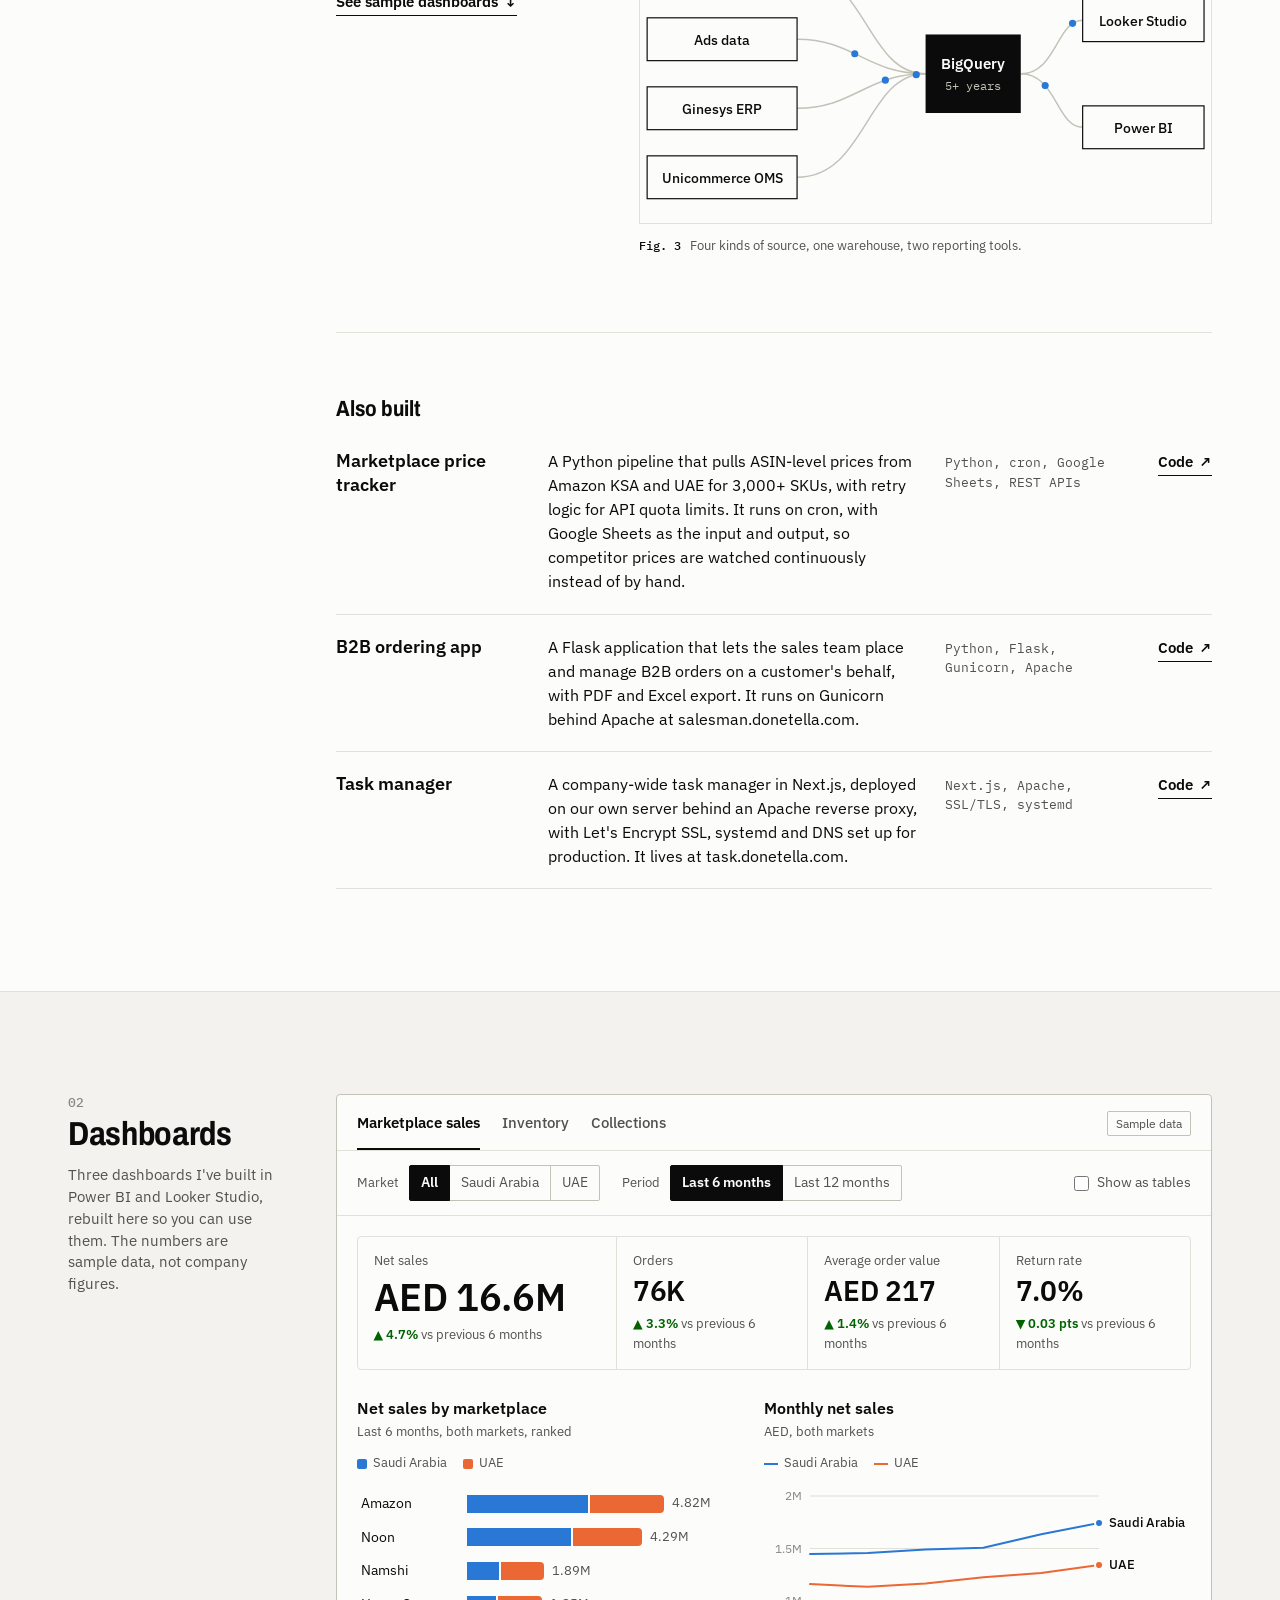
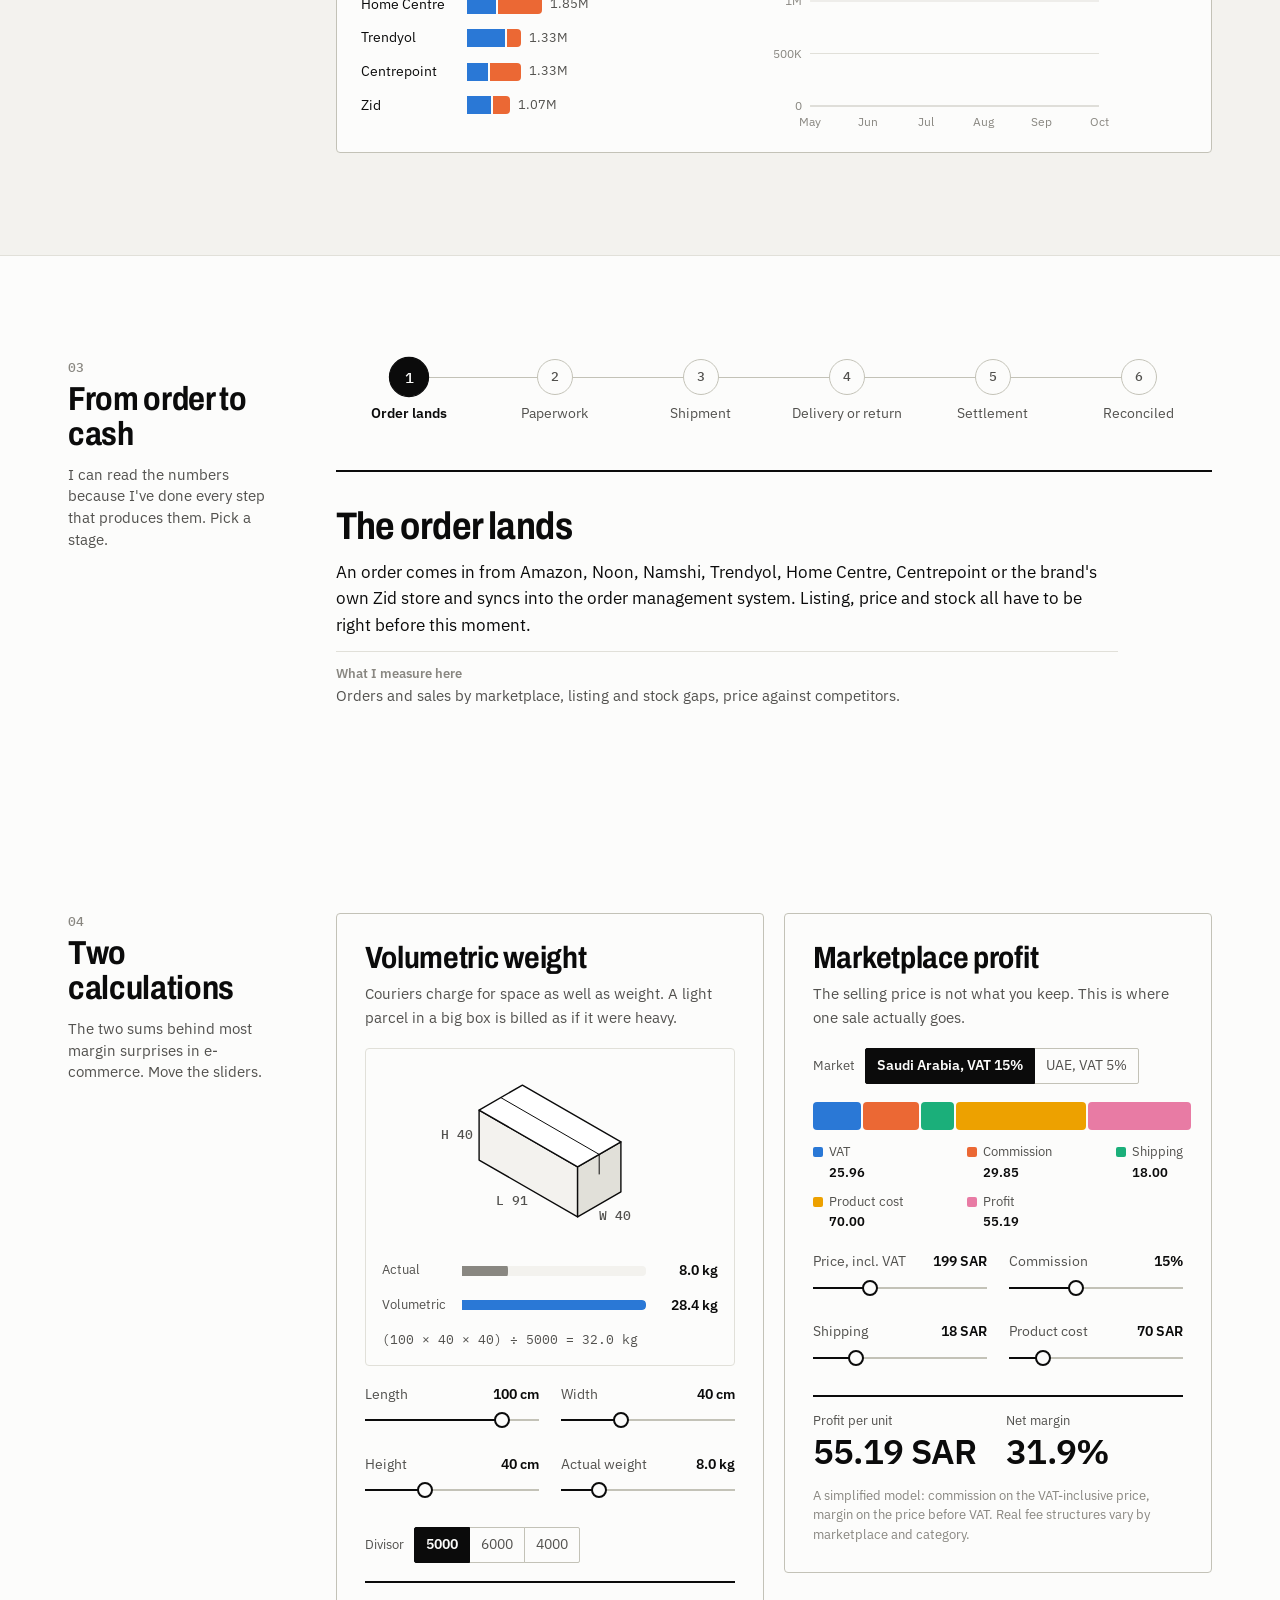
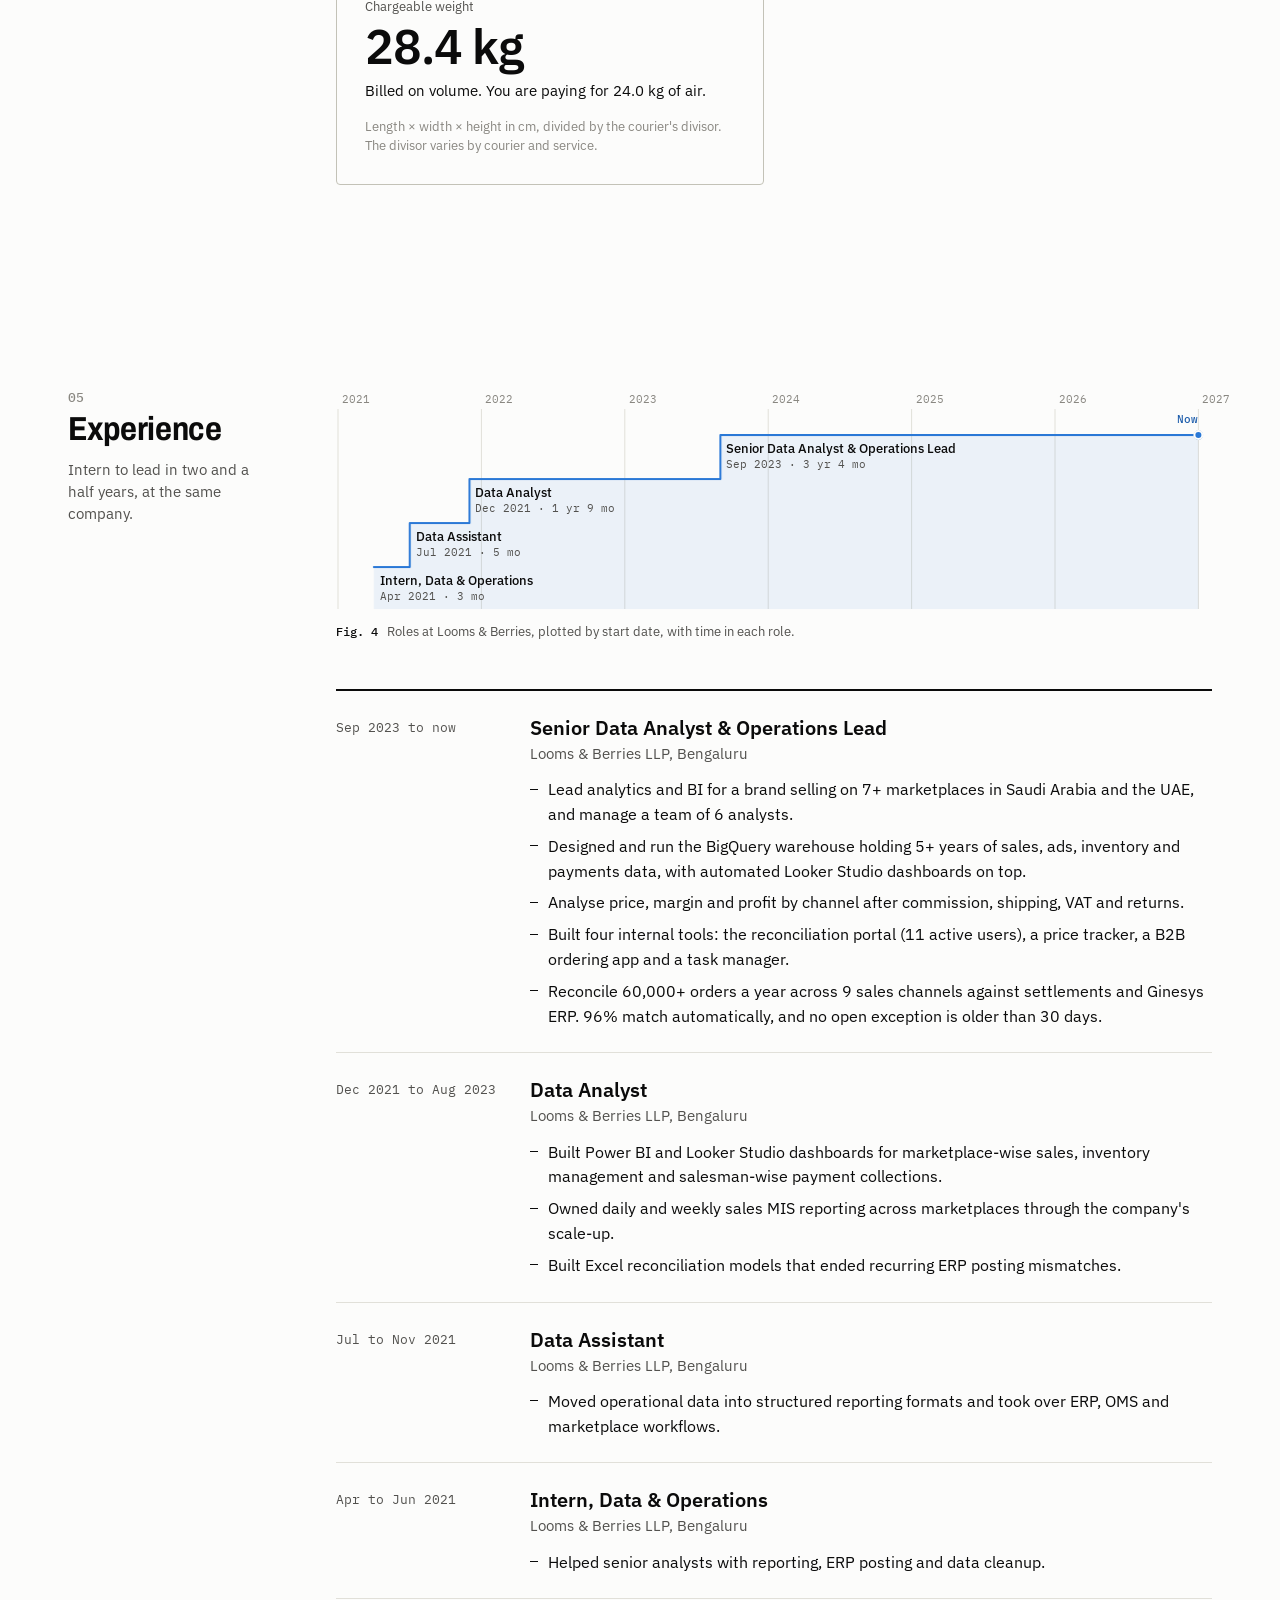
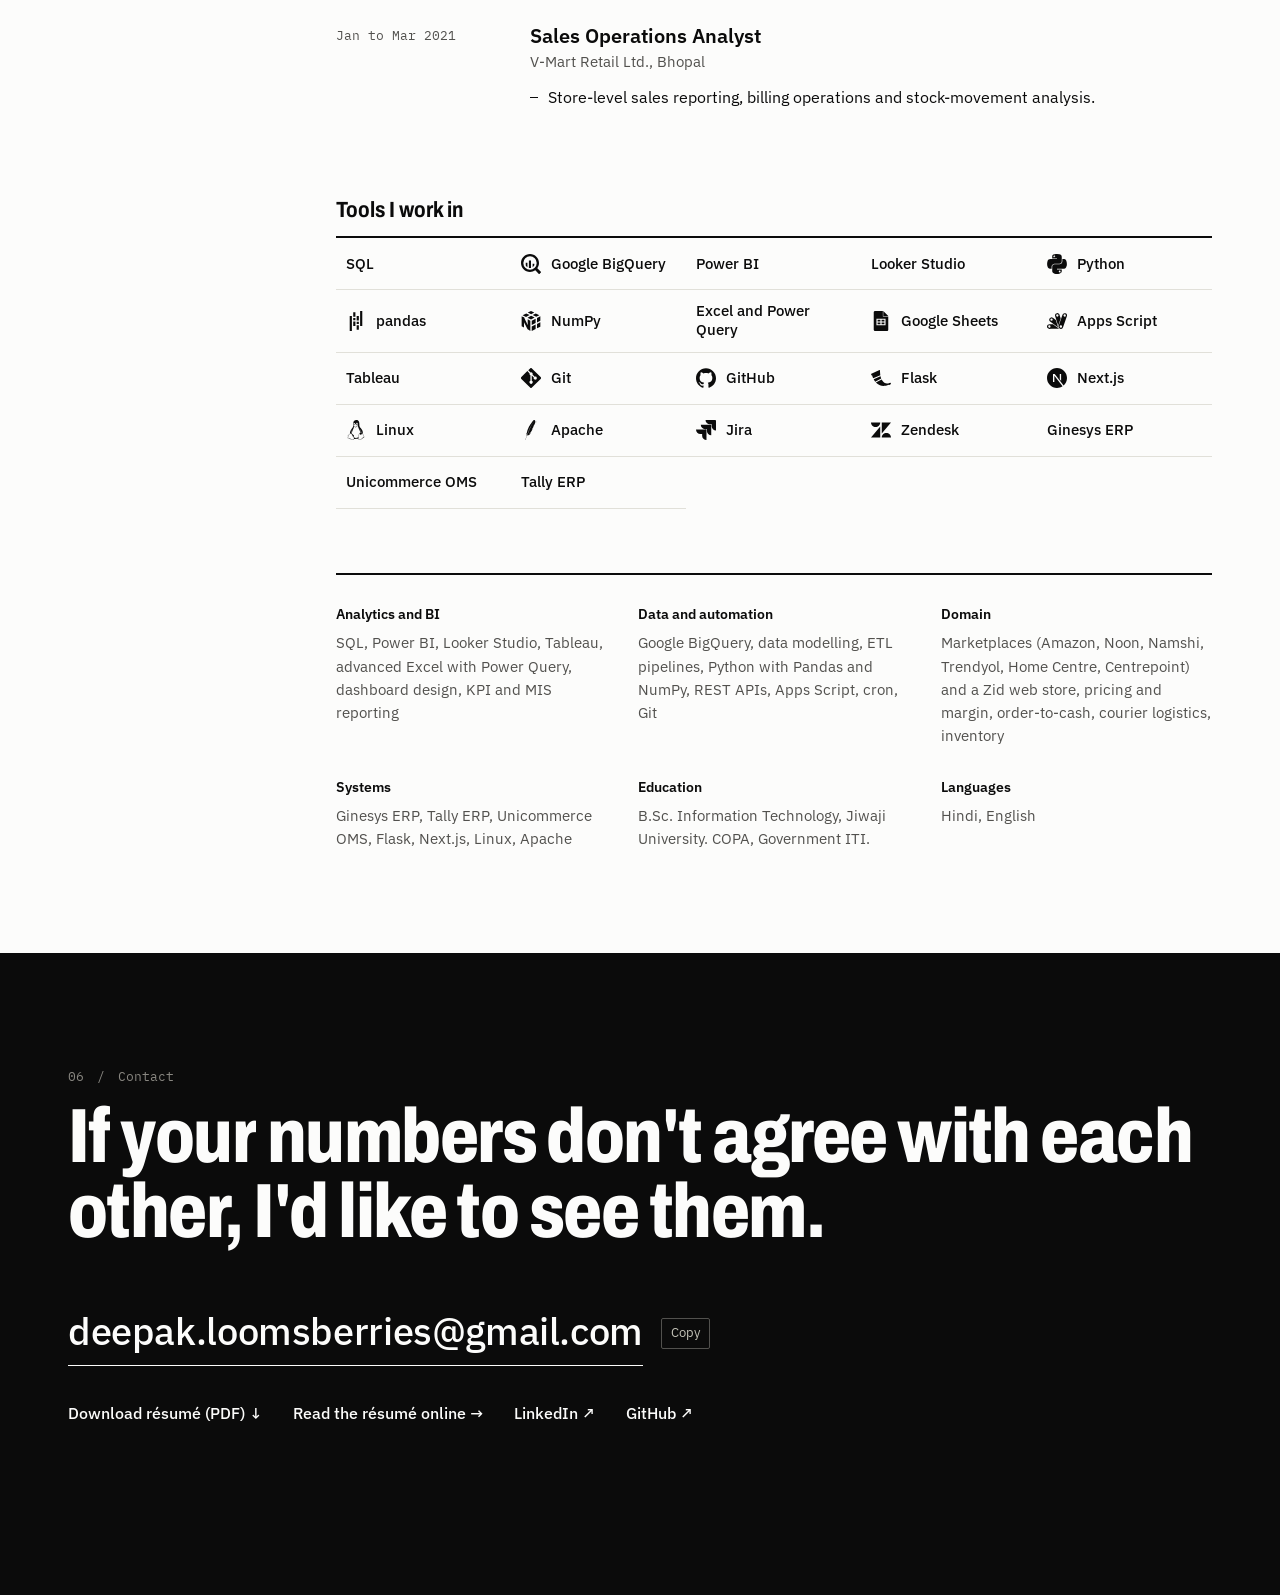
==== commit a71c6f2e: "Add a scrolling strip of channel logos The channels band now runs the real logos of Amazon, Noon, Na" ====
--- a/index.html
+++ b/index.html
@@ -24,7 +24,7 @@
 <link rel="preconnect" href="https://fonts.gstatic.com" crossorigin>
 <link href="https://fonts.googleapis.com/css2?family=Archivo:wdth,wght@62..125,100..900&family=IBM+Plex+Mono:wght@400;500&family=IBM+Plex+Sans:wght@400;500;600;700&display=swap" rel="stylesheet">
 <!-- ?v= must change on every publish: GitHub Pages lets browsers reuse files for 10 minutes -->
-<link rel="stylesheet" href="assets/css/style.css?v=2026-11-23.6">
+<link rel="stylesheet" href="assets/css/style.css?v=2026-11-23.7">
 <script>document.documentElement.classList.add('js');setTimeout(function(){document.documentElement.classList.add('ready')},2500);</script>
 
 <!-- ProfilePage tells search engines this page is about one person; keep facts in step with the visible page -->
@@ -149,15 +149,28 @@
 <section class="channels wrap" id="channels" aria-label="Channels and markets" data-section>
   <div class="ch-row">
     <h2 class="ch-label">Channels I report on</h2>
-    <ul class="ch-names">
-      <li>Amazon</li>
-      <li>Noon</li>
-      <li>Namshi</li>
-      <li>Trendyol</li>
-      <li>Zid</li>
-      <li>Home Centre</li>
-      <li>Centrepoint</li>
-    </ul>
+    <!-- Logos are trademarks of their owners, shown to name the channels reported on.
+         The list is repeated once (aria-hidden) so the strip can loop without a gap. -->
+    <div class="ch-marquee">
+      <ul class="ch-track">
+        <li><img src="assets/channels/amazon.svg" alt="Amazon" width="96" height="29"></li>
+        <li><img src="assets/channels/noon.svg" alt="Noon" width="73" height="34"></li>
+        <li><img src="assets/channels/namshi.svg" alt="Namshi" width="86" height="23"></li>
+        <li><img src="assets/channels/trendyol.svg" alt="Trendyol" width="84" height="34"></li>
+        <li><img src="assets/channels/zid.svg" alt="Zid" width="72" height="28"></li>
+        <li><img class="lg-pale" src="assets/channels/homecentre.svg" alt="Home Centre" width="169" height="18"></li>
+        <li><img src="assets/channels/centrepoint.svg" alt="Centrepoint" width="159" height="24"></li>
+      </ul>
+      <ul class="ch-track" aria-hidden="true">
+        <li><img src="assets/channels/amazon.svg" alt="" width="96" height="29"></li>
+        <li><img src="assets/channels/noon.svg" alt="" width="73" height="34"></li>
+        <li><img src="assets/channels/namshi.svg" alt="" width="86" height="23"></li>
+        <li><img src="assets/channels/trendyol.svg" alt="" width="84" height="34"></li>
+        <li><img src="assets/channels/zid.svg" alt="" width="72" height="28"></li>
+        <li><img class="lg-pale" src="assets/channels/homecentre.svg" alt="" width="169" height="18"></li>
+        <li><img src="assets/channels/centrepoint.svg" alt="" width="159" height="24"></li>
+      </ul>
+    </div>
   </div>
   <div class="ch-row">
     <h3 class="ch-label">Markets</h3>
@@ -624,6 +637,6 @@
 
 <div class="toast" id="toast" role="status" aria-live="polite"></div>
 
-<script src="assets/js/main.js?v=2026-11-23.6" defer></script>
+<script src="assets/js/main.js?v=2026-11-23.7" defer></script>
 </body>
 </html>
--- a/assets/css/style.css
+++ b/assets/css/style.css
@@ -736,8 +736,25 @@
 .ch-row { display: grid; grid-template-columns: 210px minmax(0, 1fr); gap: clamp(24px, 4.5vw, 72px); align-items: baseline; padding: 18px 0; border-top: 1px solid var(--rule); }
 .ch-row:last-child { border-bottom: 1px solid var(--rule); }
 .ch-label { font: 500 13px var(--f-mono); color: var(--ink-3); }
-.ch-names { display: flex; flex-wrap: wrap; gap: 4px clamp(18px, 2.6vw, 38px); }
-.ch-names li { font: 700 clamp(22px, 2.5vw, 34px)/1.15 var(--f-display); font-stretch: 84%; letter-spacing: -0.01em; }
+/* channel logos: a slow strip running right to left, grey until pointed at.
+   Two identical tracks move together, so the loop has no seam. */
+.ch-row:has(.ch-marquee) { align-items: center; }
+.ch-marquee { display: flex; min-width: 0; overflow: hidden; padding: 6px 0; -webkit-mask-image: linear-gradient(90deg, transparent, #000 7%, #000 93%, transparent); mask-image: linear-gradient(90deg, transparent, #000 7%, #000 93%, transparent); }
+.ch-track { display: flex; flex: none; align-items: center; gap: clamp(40px, 5vw, 72px); padding-right: clamp(40px, 5vw, 72px); animation: ch-scroll 36s linear infinite; }
+.ch-marquee:hover .ch-track { animation-play-state: paused; }
+.ch-track img { display: block; width: auto; max-width: none; filter: grayscale(1); opacity: 0.68; transition: filter 0.3s, opacity 0.3s, transform 0.3s var(--ease); }
+.ch-track img.lg-pale { filter: grayscale(1) brightness(0.42); } /* light-green logo would otherwise grey out to near-invisible */
+.ch-track li:hover img { filter: none; opacity: 1; transform: scale(1.06); }
+@keyframes ch-scroll { to { transform: translateX(-100%); } }
+@media (max-width: 600px) {
+  .ch-track img { transform: scale(0.85); }
+  .ch-track li:hover img { transform: scale(0.9); }
+}
+@media (prefers-reduced-motion: reduce) {
+  .ch-marquee { -webkit-mask-image: none; mask-image: none; }
+  .ch-track { flex-wrap: wrap; flex: 1 1 auto; row-gap: 20px; padding-right: 0; animation: none !important; }
+  .ch-track[aria-hidden="true"] { display: none; }
+}
 .ch-markets { display: flex; flex-wrap: wrap; gap: 10px 30px; font-size: 15.5px; }
 .ch-markets li { display: inline-flex; align-items: center; gap: 9px; }
 .ch-markets img { display: block; width: 24px; height: 18px; object-fit: cover; box-shadow: 0 0 0 1px var(--rule); }
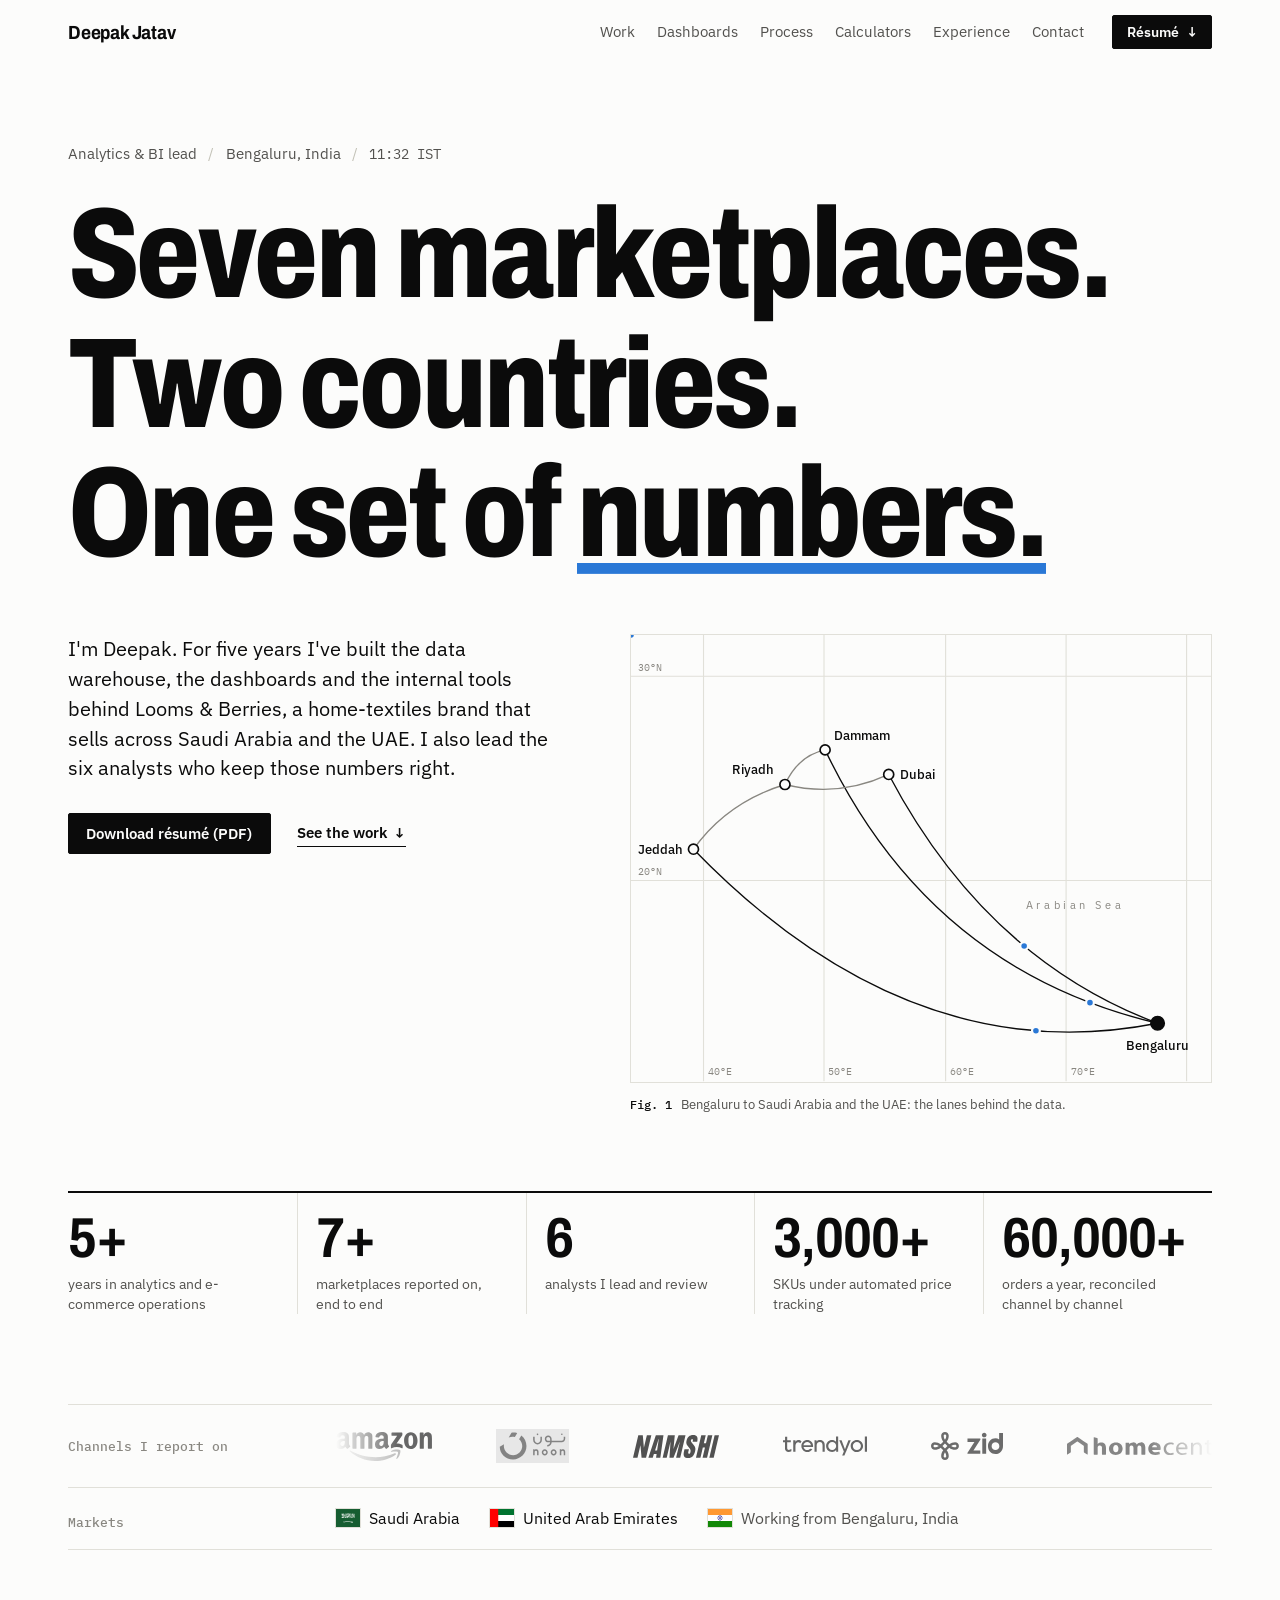
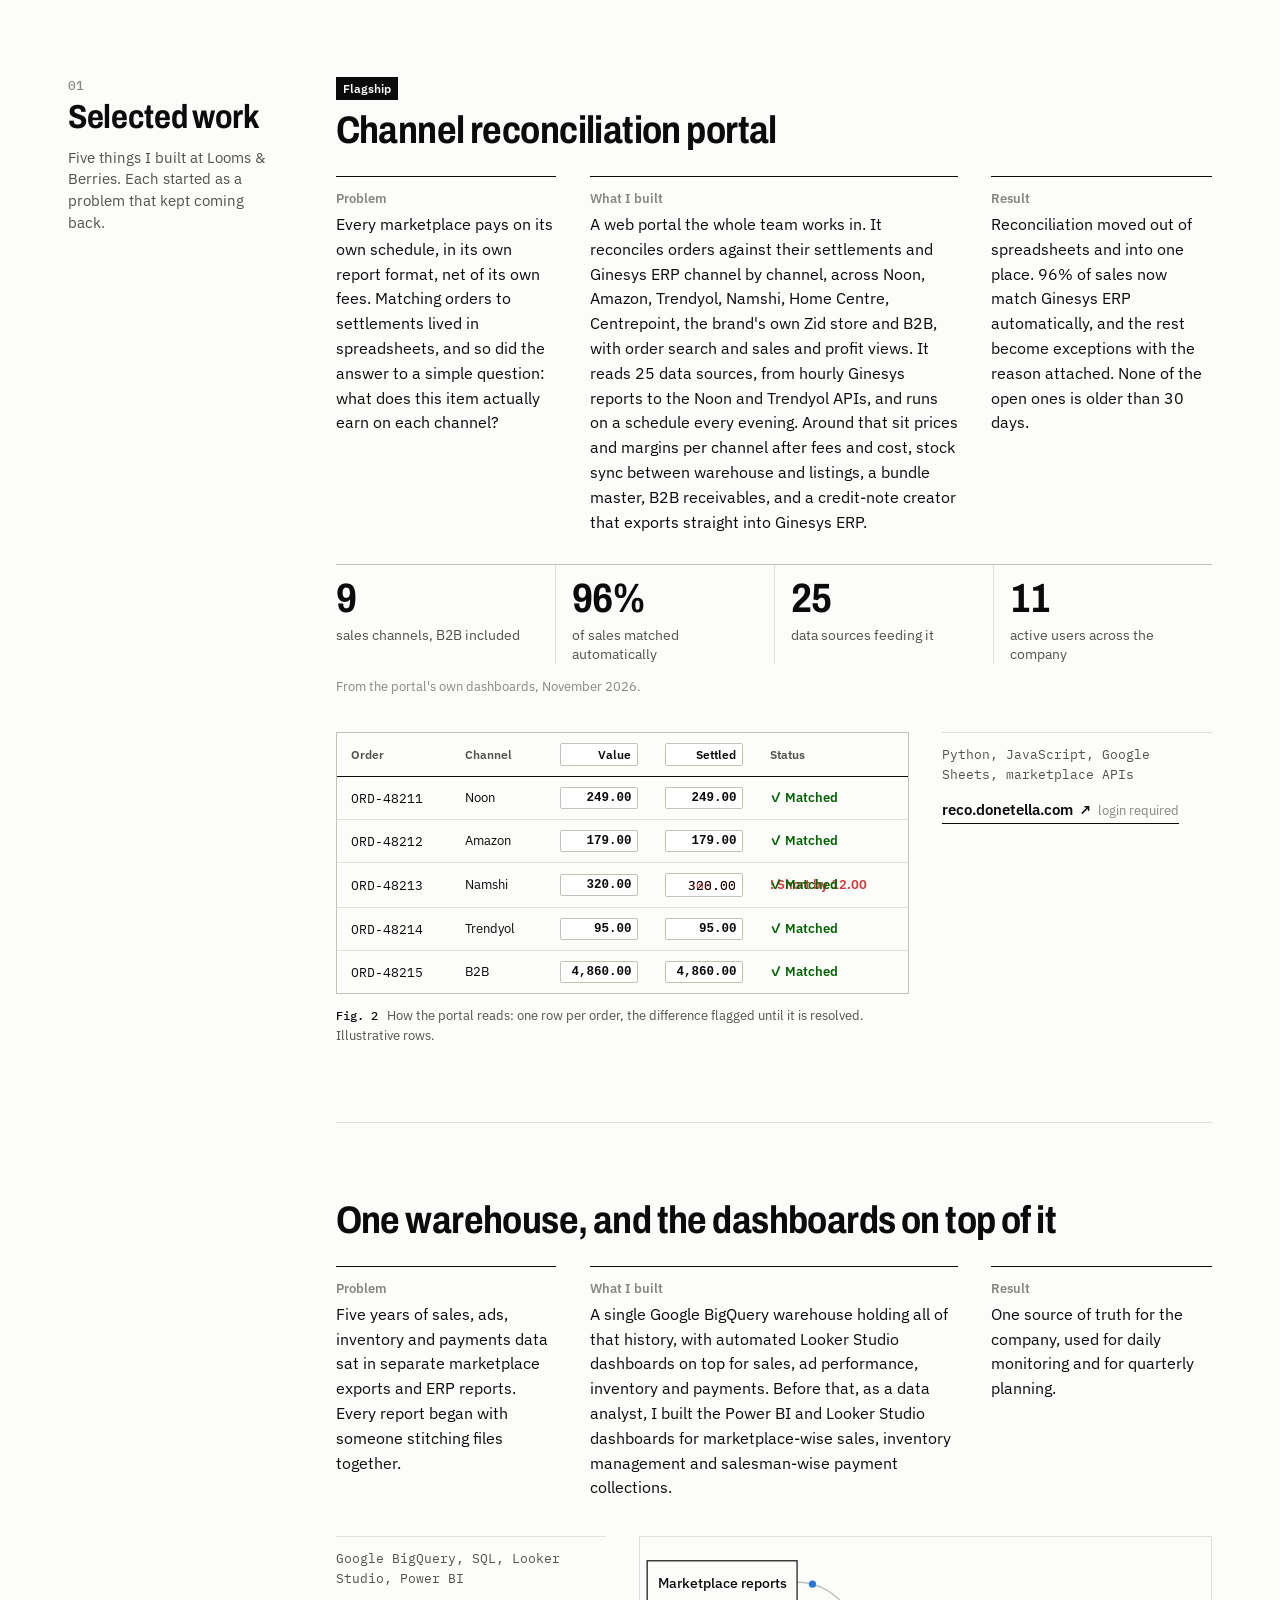
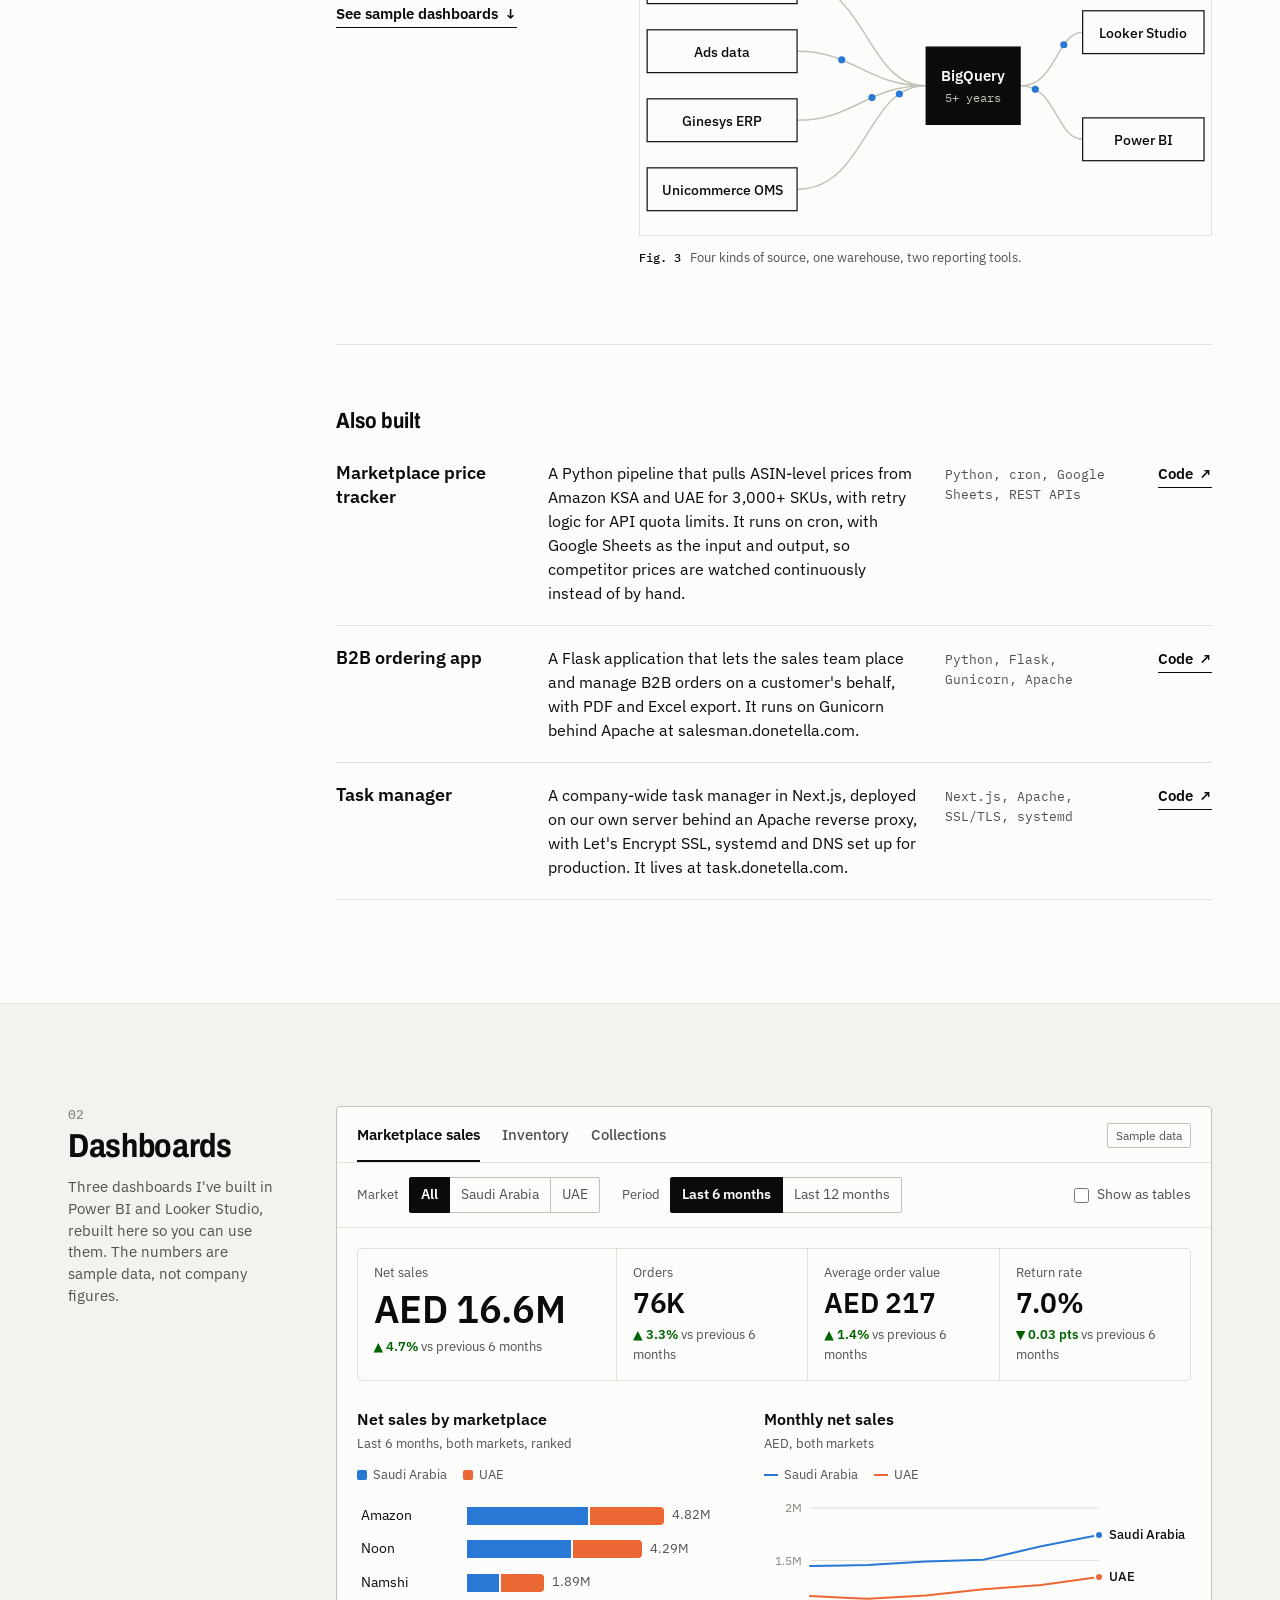
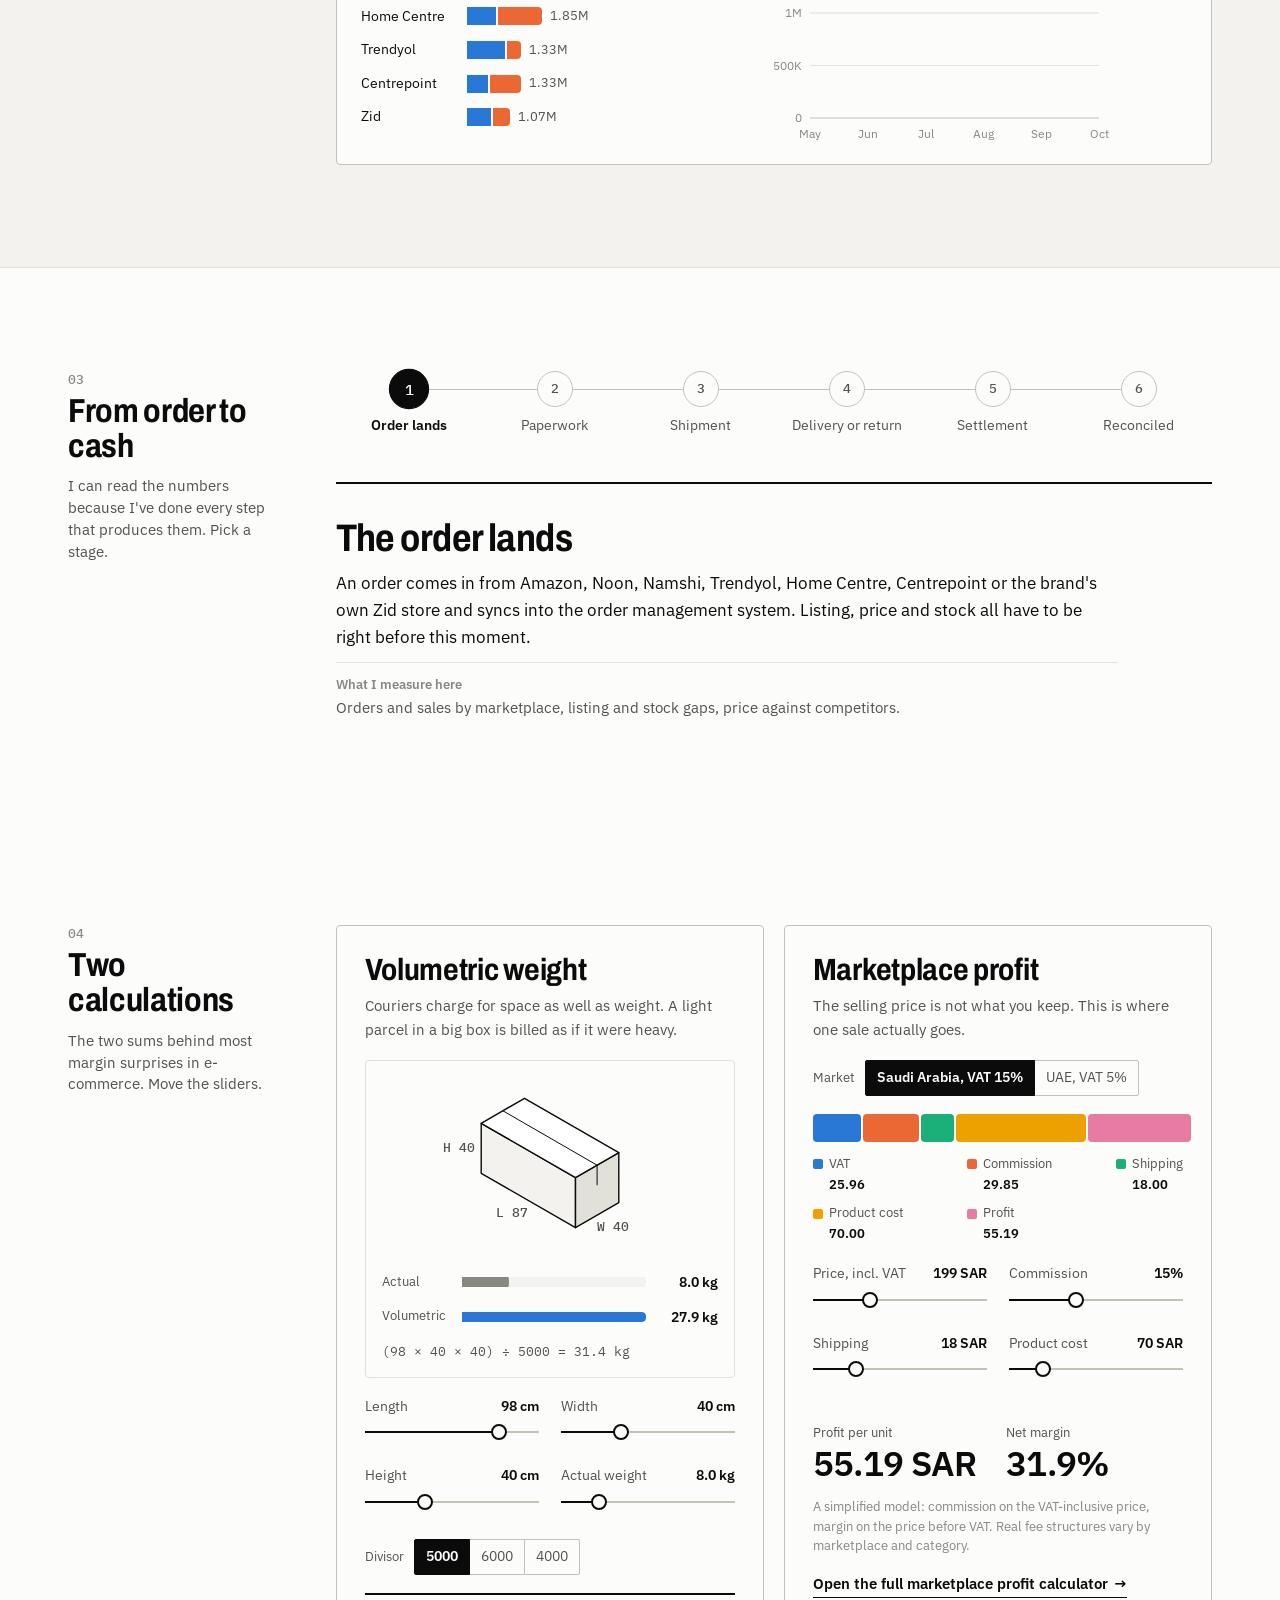
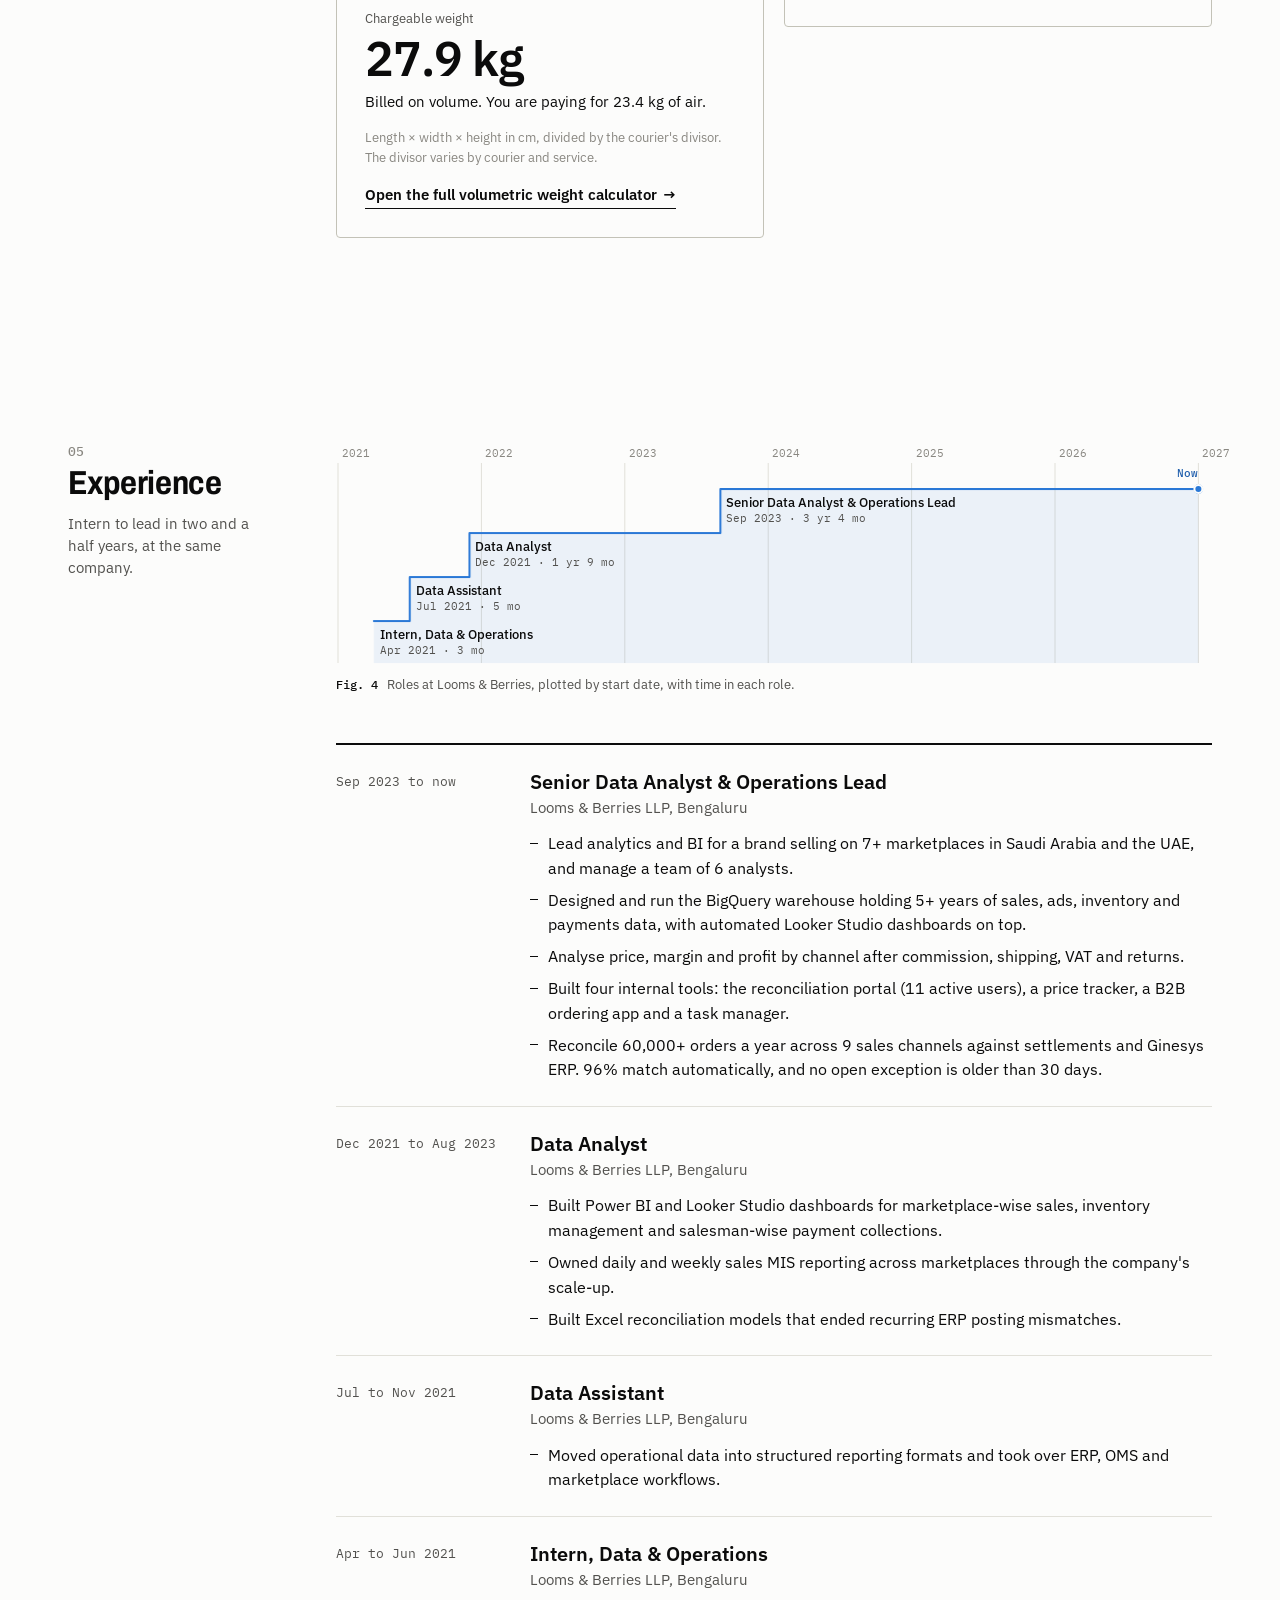
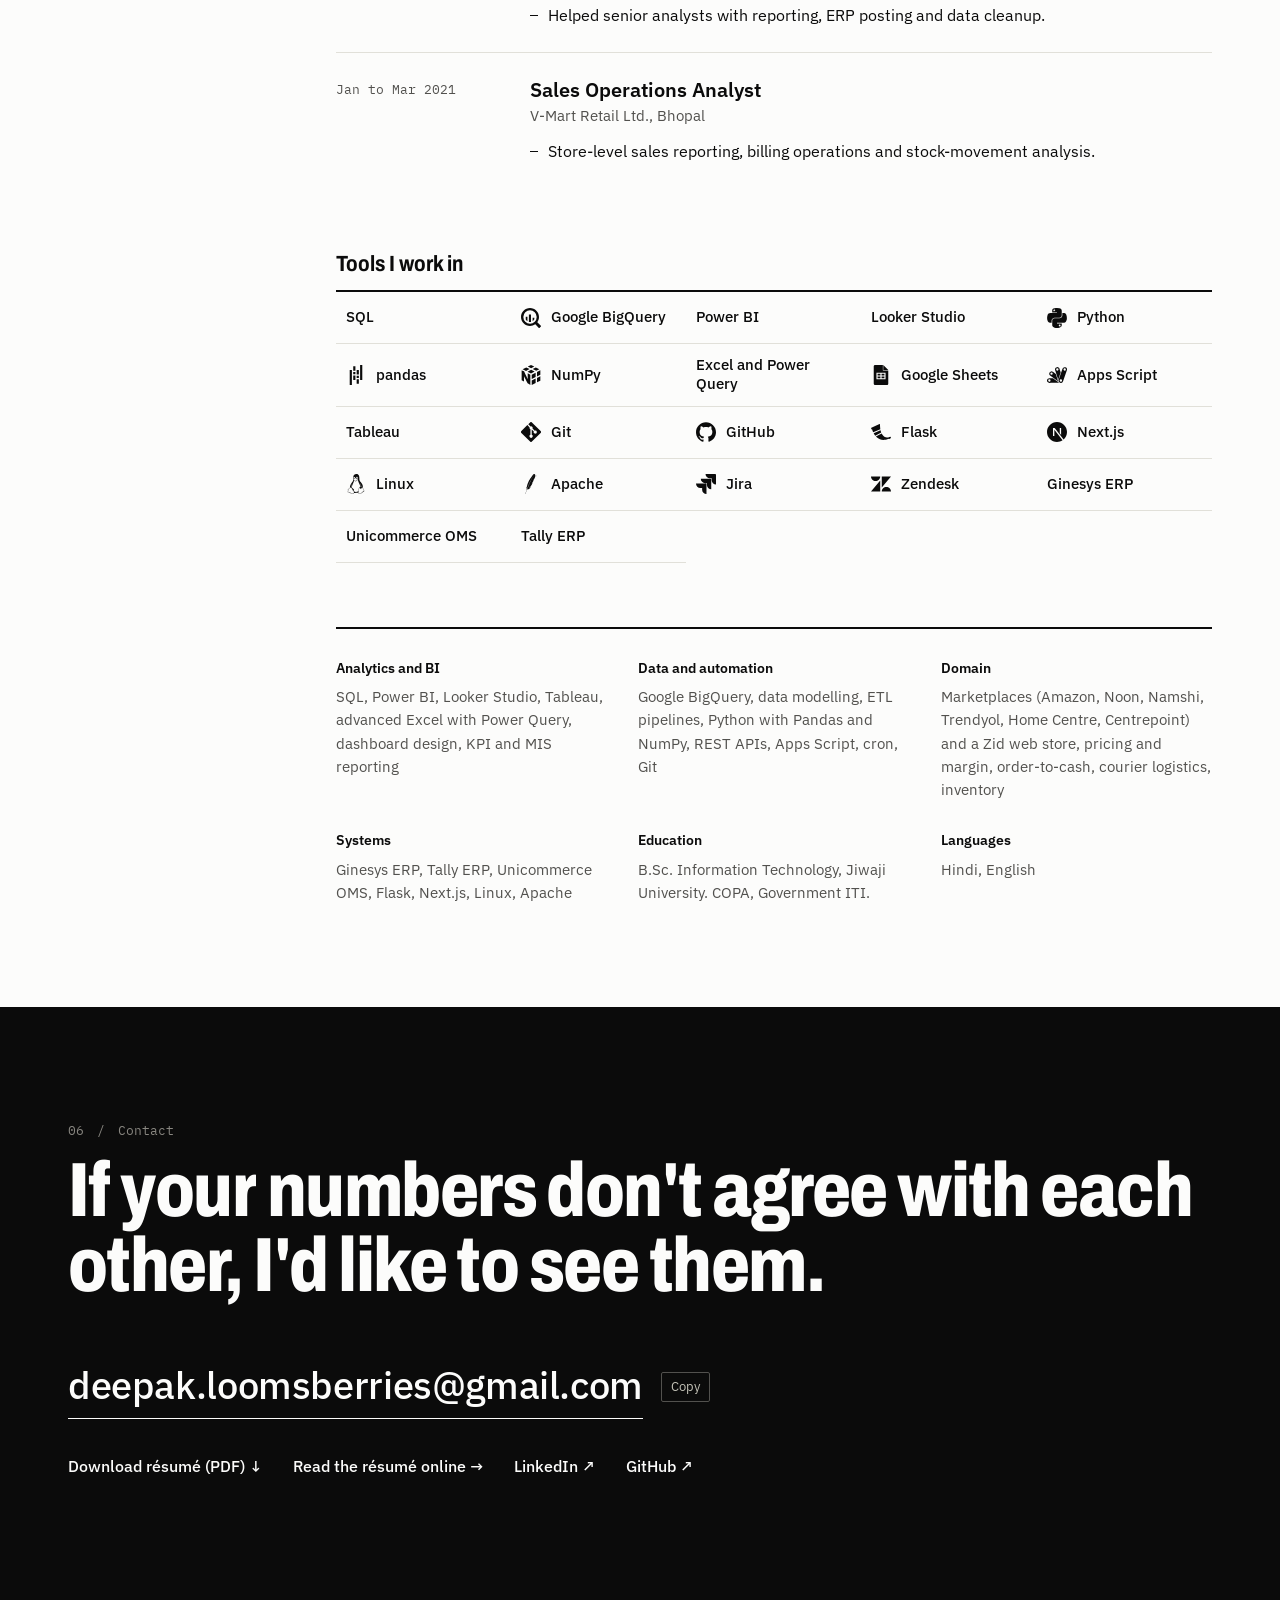
==== commit 6badc2b0: "Add standalone calculator pages for search /volumetric-weight-calculator/ and /marketplace-profit-ca" ====
--- a/index.html
+++ b/index.html
@@ -24,7 +24,7 @@
 <link rel="preconnect" href="https://fonts.gstatic.com" crossorigin>
 <link href="https://fonts.googleapis.com/css2?family=Archivo:wdth,wght@62..125,100..900&family=IBM+Plex+Mono:wght@400;500&family=IBM+Plex+Sans:wght@400;500;600;700&display=swap" rel="stylesheet">
 <!-- ?v= must change on every publish: GitHub Pages lets browsers reuse files for 10 minutes -->
-<link rel="stylesheet" href="assets/css/style.css?v=2026-11-23.7">
+<link rel="stylesheet" href="assets/css/style.css?v=2026-11-23.8">
 <script>document.documentElement.classList.add('js');setTimeout(function(){document.documentElement.classList.add('ready')},2500);</script>
 
 <!-- ProfilePage tells search engines this page is about one person; keep facts in step with the visible page -->
@@ -443,6 +443,7 @@
         <p id="volVerdictText">Billed on volume. You are paying for 11.2 kg of air.</p>
       </div>
       <p class="note">Length × width × height in cm, divided by the courier's divisor. The divisor varies by courier and service.</p>
+      <a class="link-arrow calc-open" href="volumetric-weight-calculator/">Open the full volumetric weight calculator <span aria-hidden="true">&rarr;</span></a>
     </article>
 
     <article class="calc" id="profitCalc">
@@ -478,6 +479,7 @@
         <div><span class="verdict-label">Net margin</span><b class="verdict-num"><span id="pMargin">31.9</span>%</b></div>
       </div>
       <p class="note">A simplified model: commission on the VAT-inclusive price, margin on the price before VAT. Real fee structures vary by marketplace and category.</p>
+      <a class="link-arrow calc-open" href="marketplace-profit-calculator/">Open the full marketplace profit calculator <span aria-hidden="true">&rarr;</span></a>
     </article>
 
   </div>
@@ -637,6 +639,6 @@
 
 <div class="toast" id="toast" role="status" aria-live="polite"></div>
 
-<script src="assets/js/main.js?v=2026-11-23.7" defer></script>
+<script src="assets/js/main.js?v=2026-11-23.8" defer></script>
 </body>
 </html>
--- a/assets/css/style.css
+++ b/assets/css/style.css
@@ -791,6 +791,51 @@
   .tl-ic { width: 18px; height: 18px; }
 }
 
+/* ==========================================================================
+   Calculator pages (/volumetric-weight-calculator/, /marketplace-profit-calculator/)
+   ========================================================================== */
+.tool-hero { padding-top: clamp(32px, 5vw, 64px); padding-bottom: clamp(24px, 3vw, 36px); }
+.tool-crumbs { font-size: 14.5px; color: var(--ink-2); }
+.tool-crumbs a { color: inherit; text-decoration: none; }
+.tool-crumbs a:hover { color: var(--ink); text-decoration: underline; }
+.tool-crumbs span { margin: 0 0.5em; color: var(--rule-2); }
+.tool-title { margin-top: 12px; font: 800 clamp(40px, 7.4vw, 92px)/0.95 var(--f-display); font-stretch: 78%; letter-spacing: -0.02em; }
+.tool-lede { margin-top: 18px; max-width: 40em; font-size: clamp(17px, 1.45vw, 20px); line-height: 1.5; }
+.tool-grid { display: grid; grid-template-columns: minmax(0, 7fr) minmax(0, 5fr); gap: clamp(24px, 4vw, 56px); align-items: start; padding-bottom: clamp(48px, 6vw, 88px); }
+.tool-notes h2, .tool-h2 { font: 700 clamp(24px, 2.4vw, 32px)/1.1 var(--f-display); font-stretch: 84%; letter-spacing: -0.01em; }
+.tool-notes h3 { margin-top: 28px; font-size: 16px; font-weight: 600; }
+.tool-notes p { margin-top: 10px; font-size: 16px; line-height: 1.6; }
+.formula-big { margin-top: 14px !important; padding: 14px 16px; border: 1px solid var(--rule-2); border-radius: 4px; background: var(--paper); font: 500 14.5px/1.5 var(--f-mono) !important; }
+.tool-steps { margin-top: 14px; display: grid; gap: 8px; }
+.tool-steps li { position: relative; padding-left: 18px; font-size: 16px; line-height: 1.55; }
+.tool-steps li::before { content: ""; position: absolute; left: 0; top: 0.72em; width: 8px; height: 1px; background: var(--ink); }
+.tool-table { width: 100%; margin-top: 10px; border-collapse: collapse; font-size: 15px; }
+.tool-table th, .tool-table td { padding: 8px 12px 8px 0; text-align: left; vertical-align: top; border-bottom: 1px solid var(--rule); }
+.tool-table th { font-size: 13px; font-weight: 600; color: var(--ink-2); border-bottom-color: var(--ink); }
+.tool-table td:first-child { font-family: var(--f-mono); white-space: nowrap; }
+.num { width: 78px; padding: 3px 6px; border: 1px solid var(--rule-2); border-radius: 2px; background: #fff; color: var(--ink); font: 600 14px var(--f-body); font-variant-numeric: tabular-nums; text-align: right; }
+.num:hover { border-color: var(--ink-3); }
+.num:focus { outline: 2px solid var(--s1-ink); outline-offset: 1px; border-color: var(--ink); }
+.tool-faq { padding-bottom: clamp(48px, 6vw, 88px); }
+.faq { margin-top: 14px; border-top: 2px solid var(--ink); }
+.faq > div { display: grid; grid-template-columns: minmax(0, 4fr) minmax(0, 7fr); gap: 6px 32px; padding: 18px 0; border-bottom: 1px solid var(--rule); }
+.faq dt { font-size: 17px; font-weight: 600; line-height: 1.35; }
+.faq dd { font-size: 16px; line-height: 1.6; color: var(--ink-2); }
+.tool-author { padding-bottom: clamp(48px, 6vw, 80px); }
+.tool-author-in { padding-top: 22px; border-top: 2px solid var(--ink); max-width: 52em; }
+.tool-author-k { font: 500 13px var(--f-mono); color: var(--ink-3); }
+.tool-author-t { margin-top: 8px; font-size: clamp(17px, 1.4vw, 20px); line-height: 1.5; }
+.tool-author-t a { font-weight: 600; }
+.tool-author-links { display: flex; flex-wrap: wrap; gap: 12px 28px; margin-top: 18px; }
+.tool-foot { display: flex; flex-wrap: wrap; justify-content: space-between; gap: 10px 24px; padding-top: 18px; padding-bottom: 26px; background: linear-gradient(var(--rule), var(--rule)) var(--gutter) 0 / calc(100% - 2 * var(--gutter)) 1px no-repeat; font-size: 13px; color: var(--ink-3); }
+.tool-foot a { color: var(--ink-2); text-decoration: none; }
+.tool-foot a:hover { color: var(--ink); }
+.calc-open { margin-top: 16px; }
+@media (max-width: 860px) {
+  .tool-grid { grid-template-columns: minmax(0, 1fr); }
+  .faq > div { grid-template-columns: minmax(0, 1fr); }
+}
+
 @media print {
   .progress { display: none; }
   .motion .rise, .motion .side-no, .motion .side-note { opacity: 1 !important; transform: none !important; }
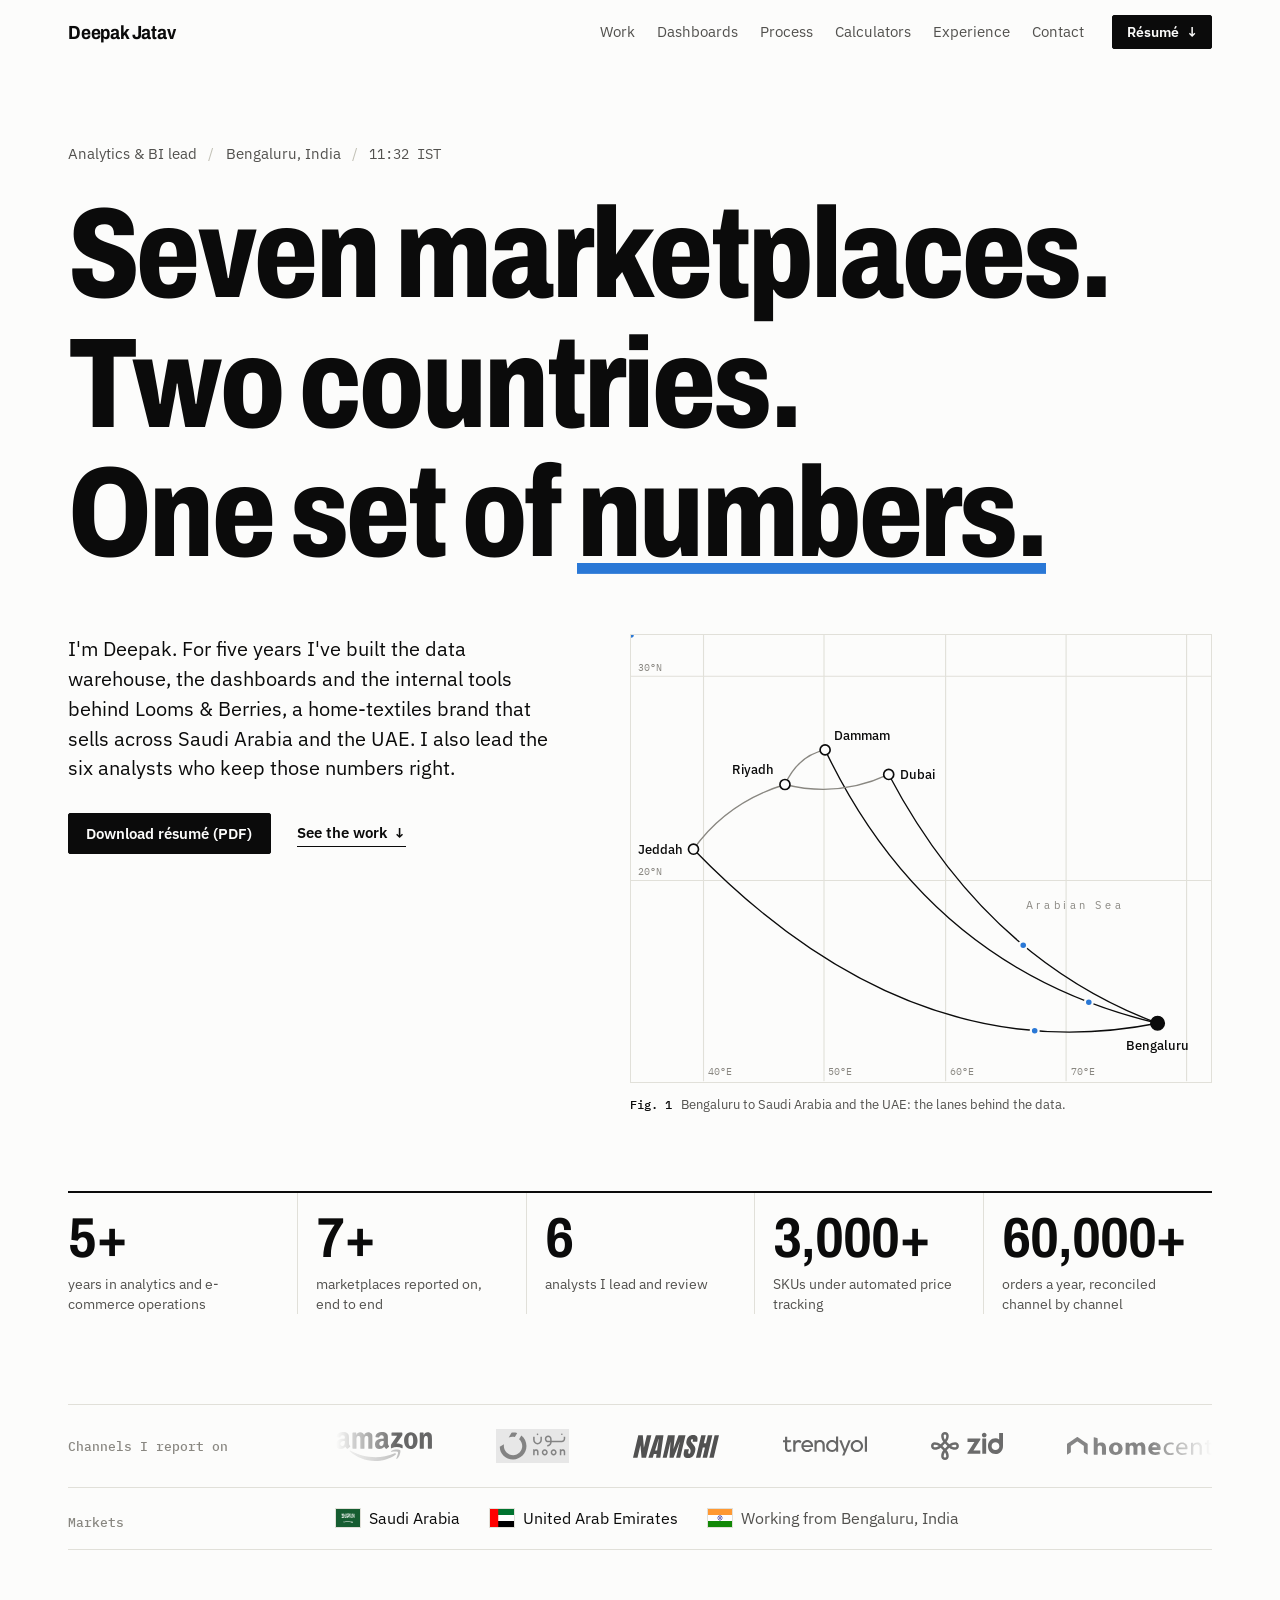
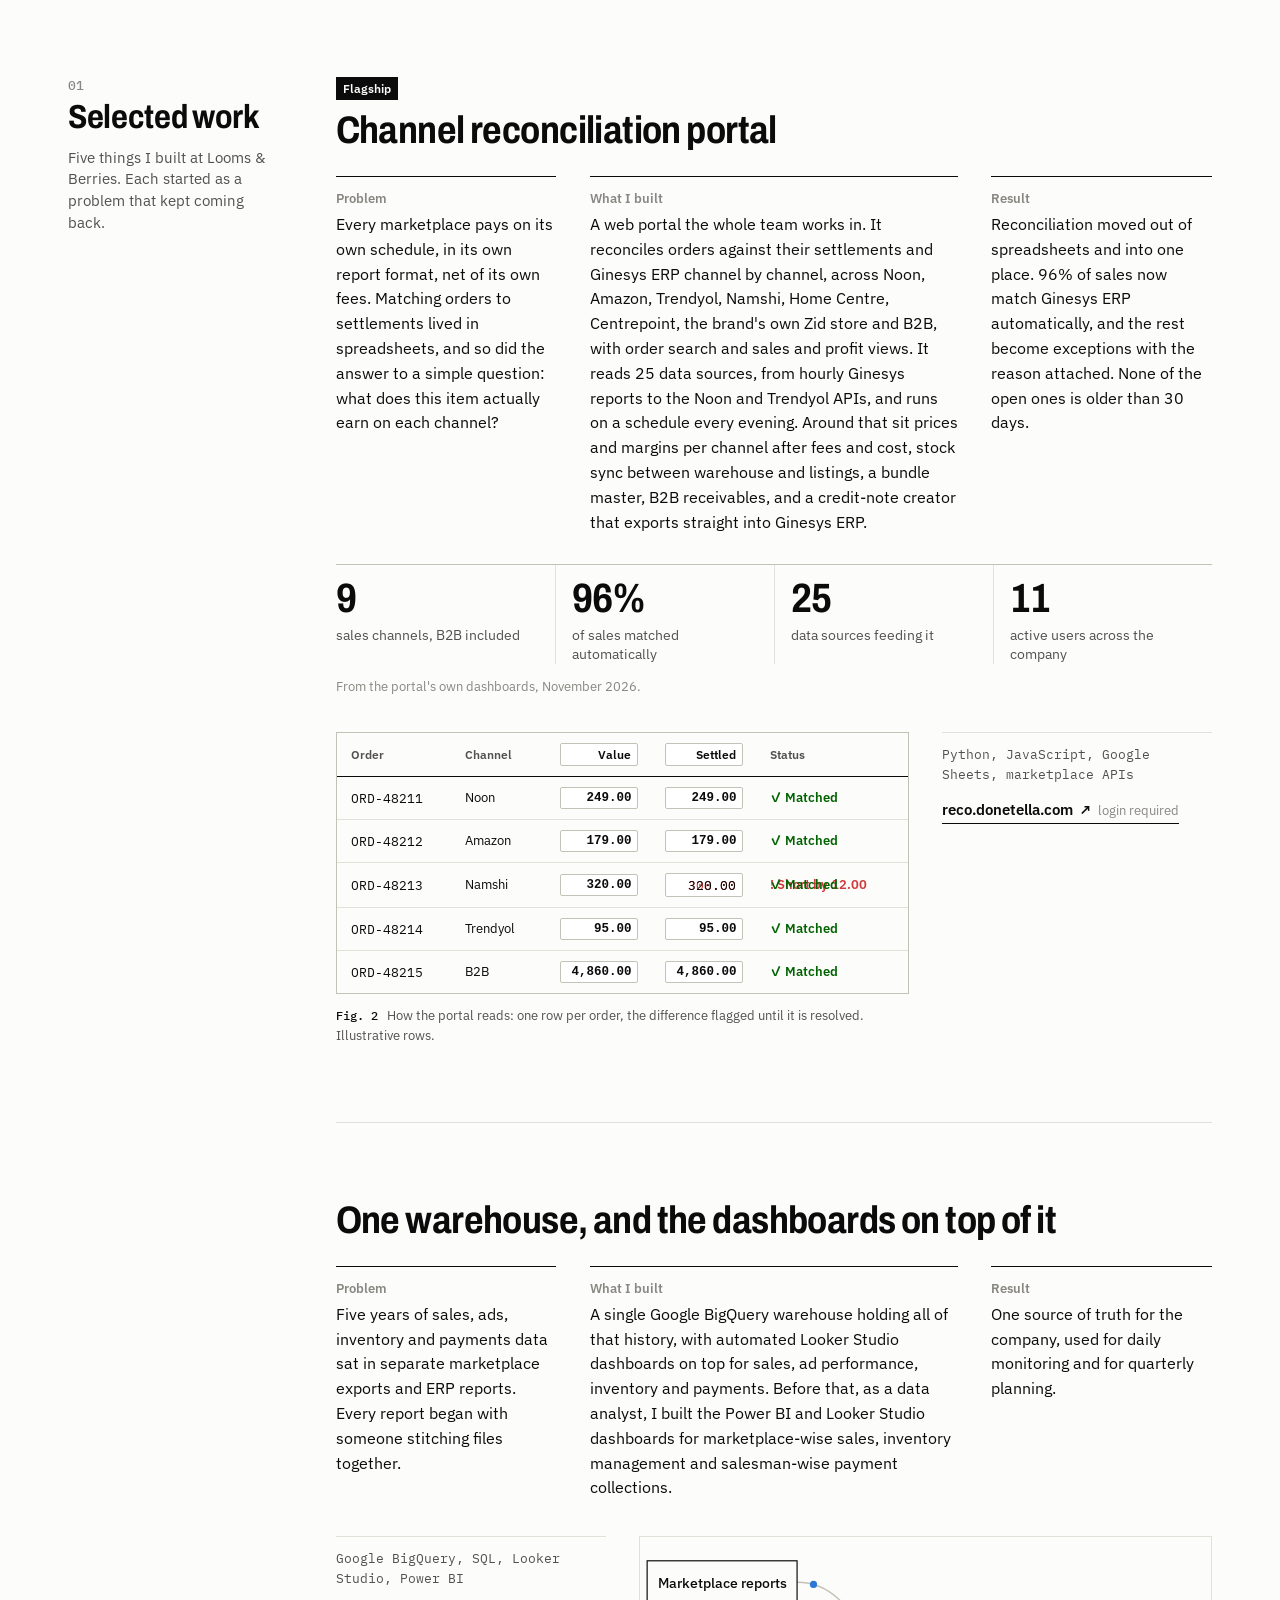
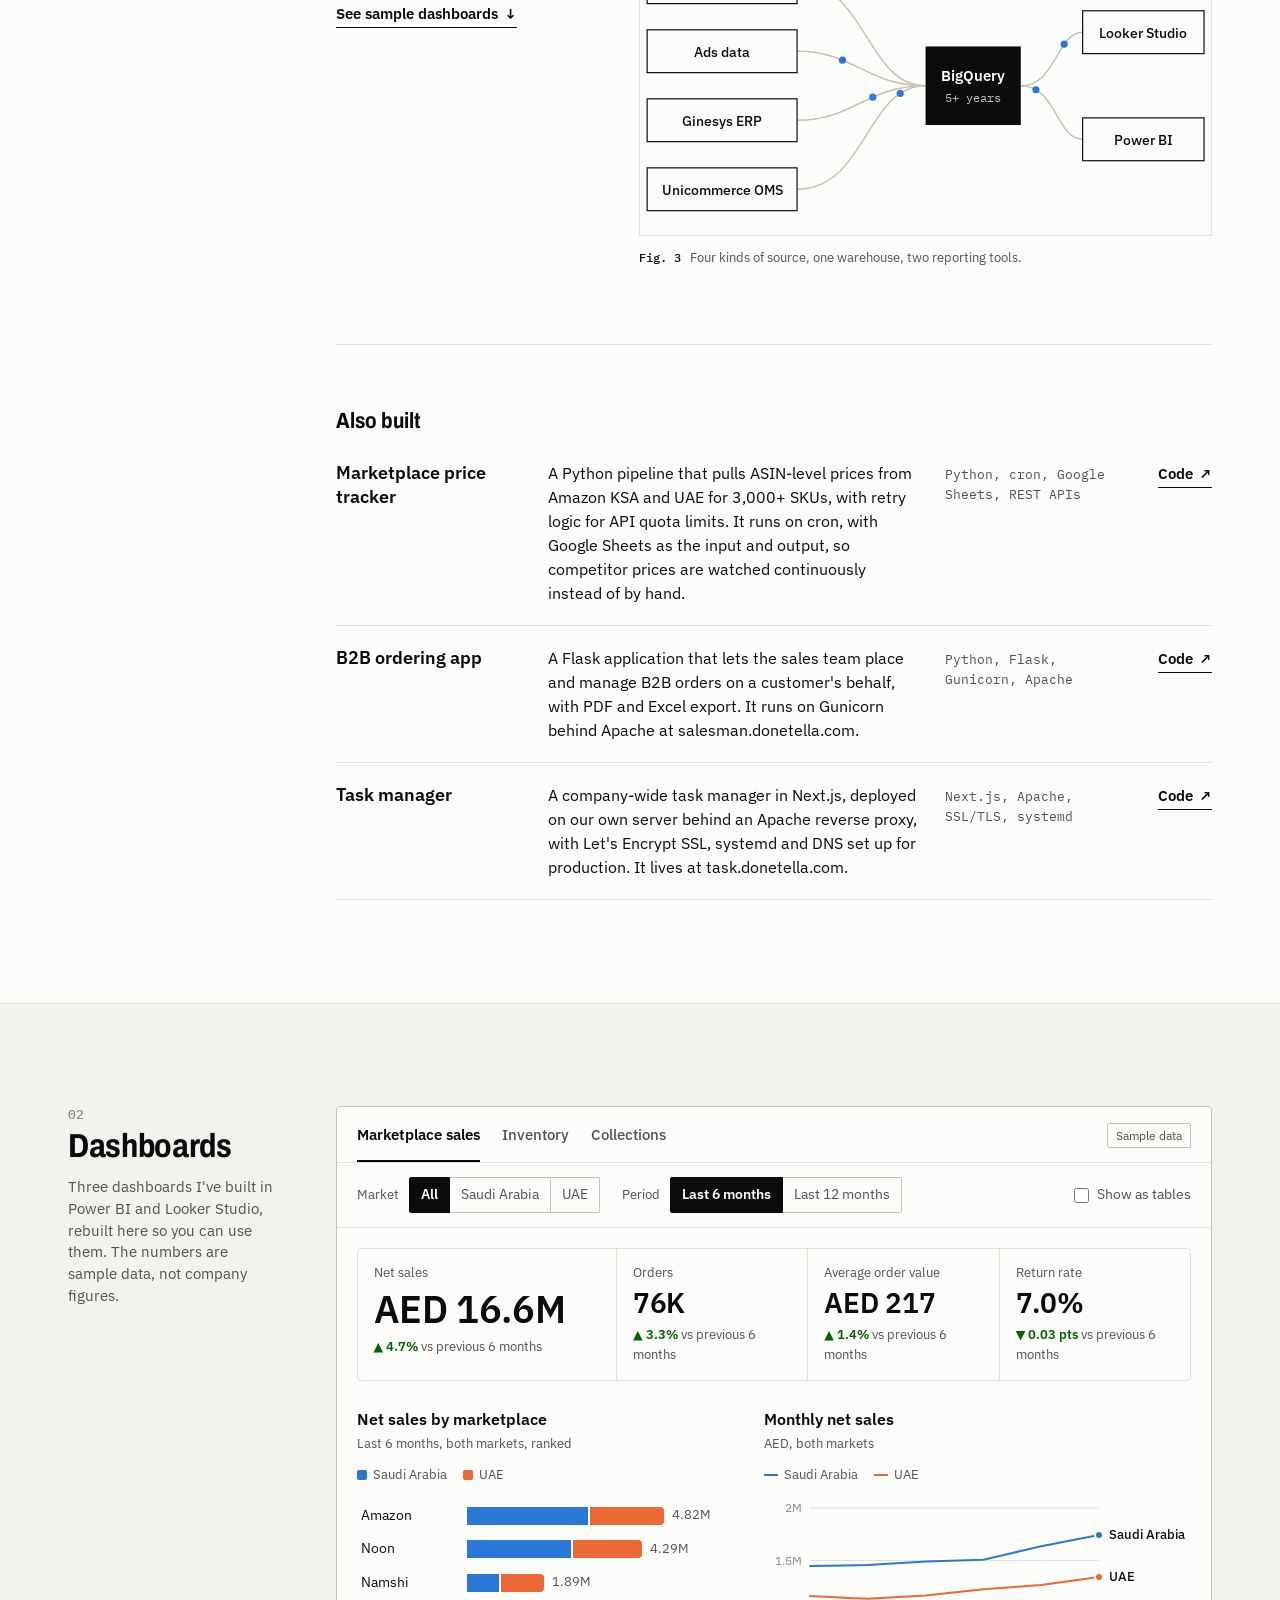
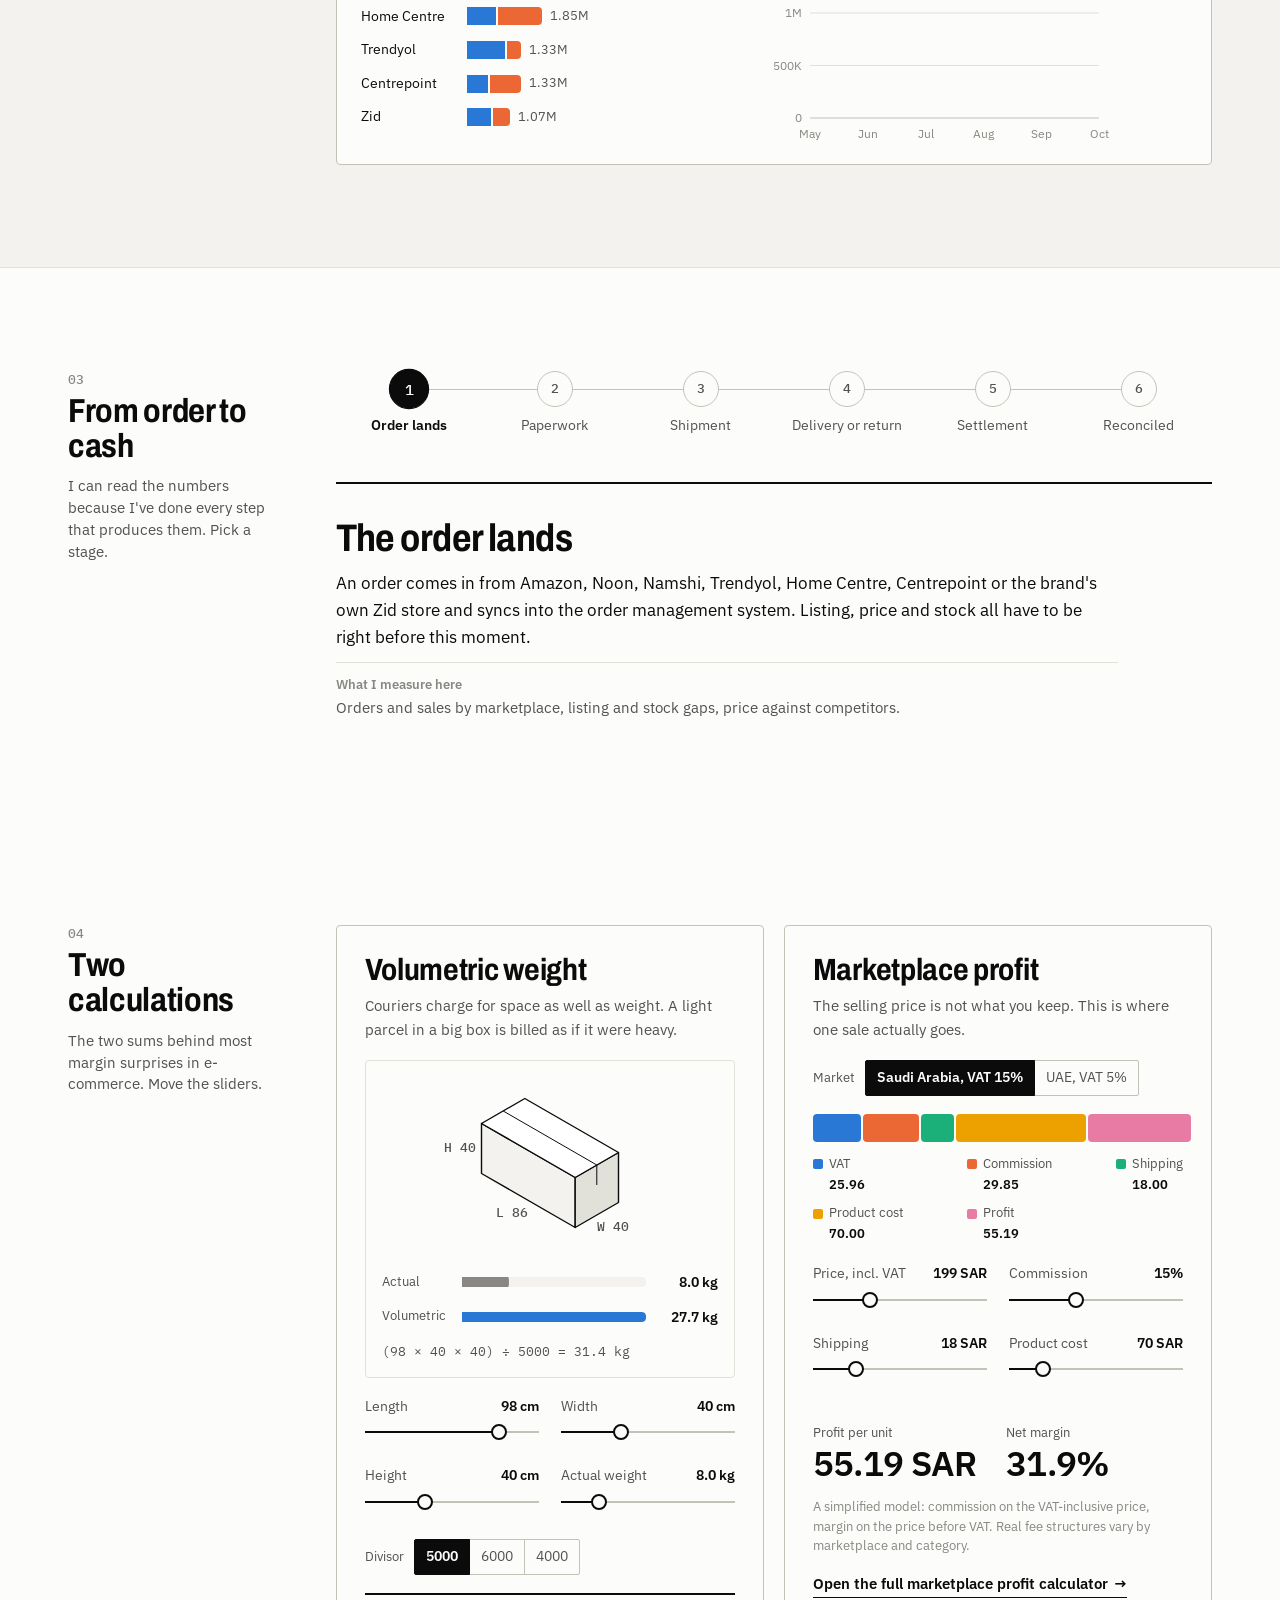
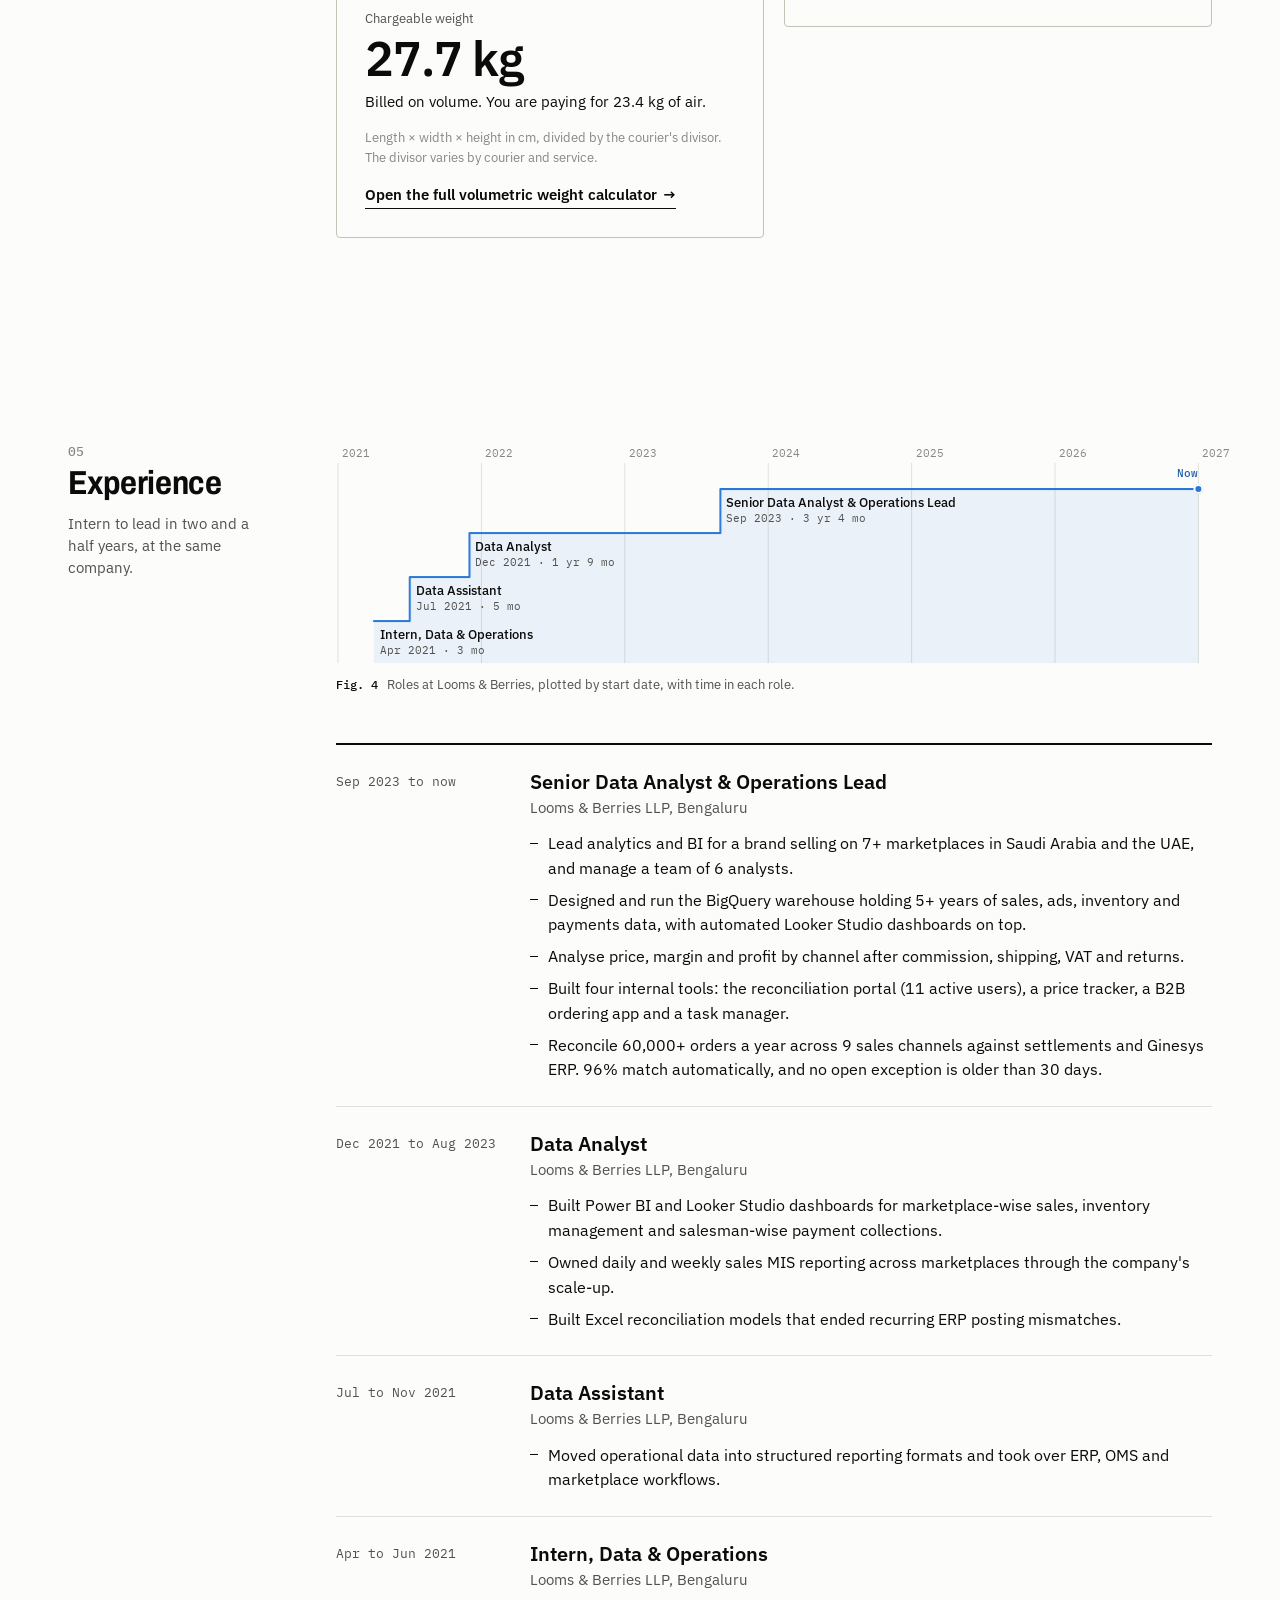
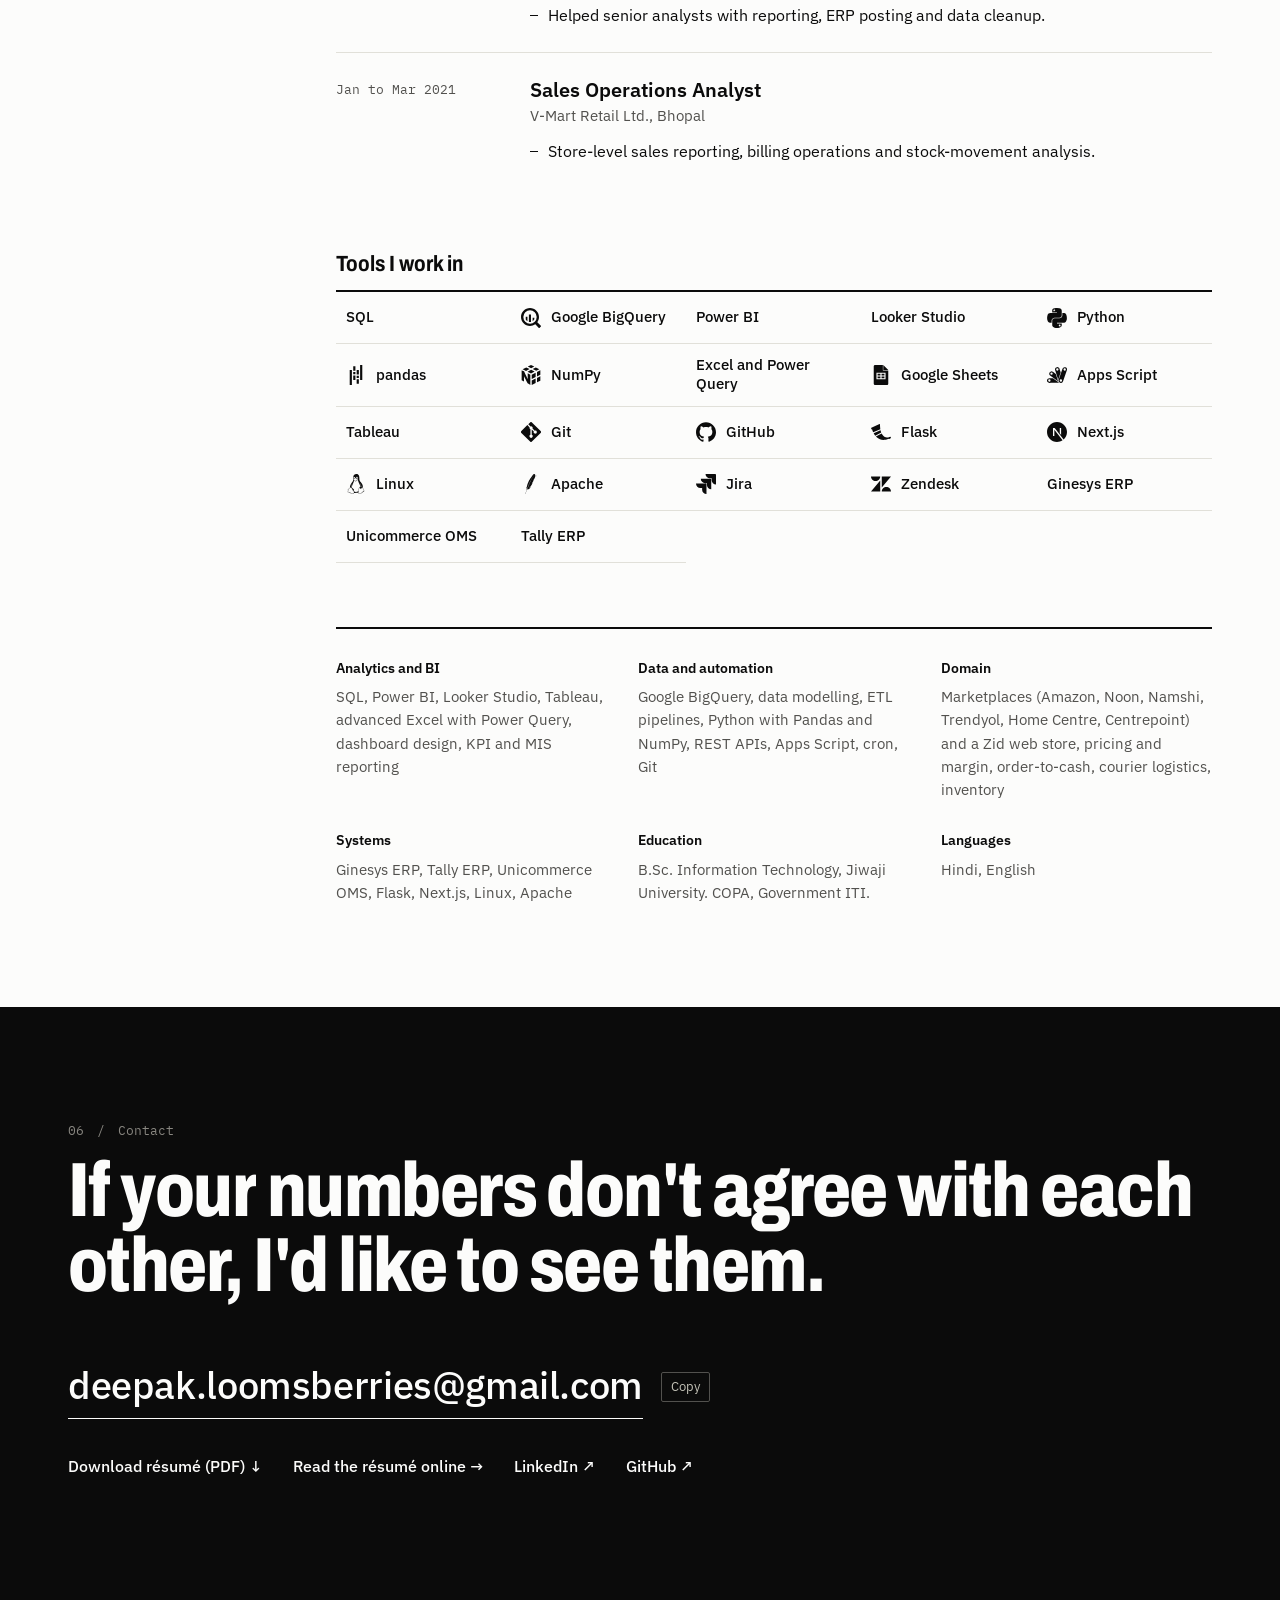
==== commit f15db53c: "Use a full date-time for the profile page's dateModified Google Search Console flagged "Invalid date" ====
--- a/index.html
+++ b/index.html
@@ -27,13 +27,14 @@
 <link rel="stylesheet" href="assets/css/style.css?v=2026-11-23.8">
 <script>document.documentElement.classList.add('js');setTimeout(function(){document.documentElement.classList.add('ready')},2500);</script>
 
-<!-- ProfilePage tells search engines this page is about one person; keep facts in step with the visible page -->
+<!-- ProfilePage tells search engines this page is about one person; keep facts in step with the visible page.
+     dateModified must be a full ISO 8601 date-time with a time zone; Google flags a bare date as invalid. -->
 <script type="application/ld+json">
 {
   "@context": "https://schema.org",
   "@type": "ProfilePage",
   "url": "https://deepakjatav.com/",
-  "dateModified": "2026-11-23",
+  "dateModified": "2026-11-24T21:00:00+05:30",
   "mainEntity": {
     "@type": "Person",
     "name": "Deepak Jatav",
